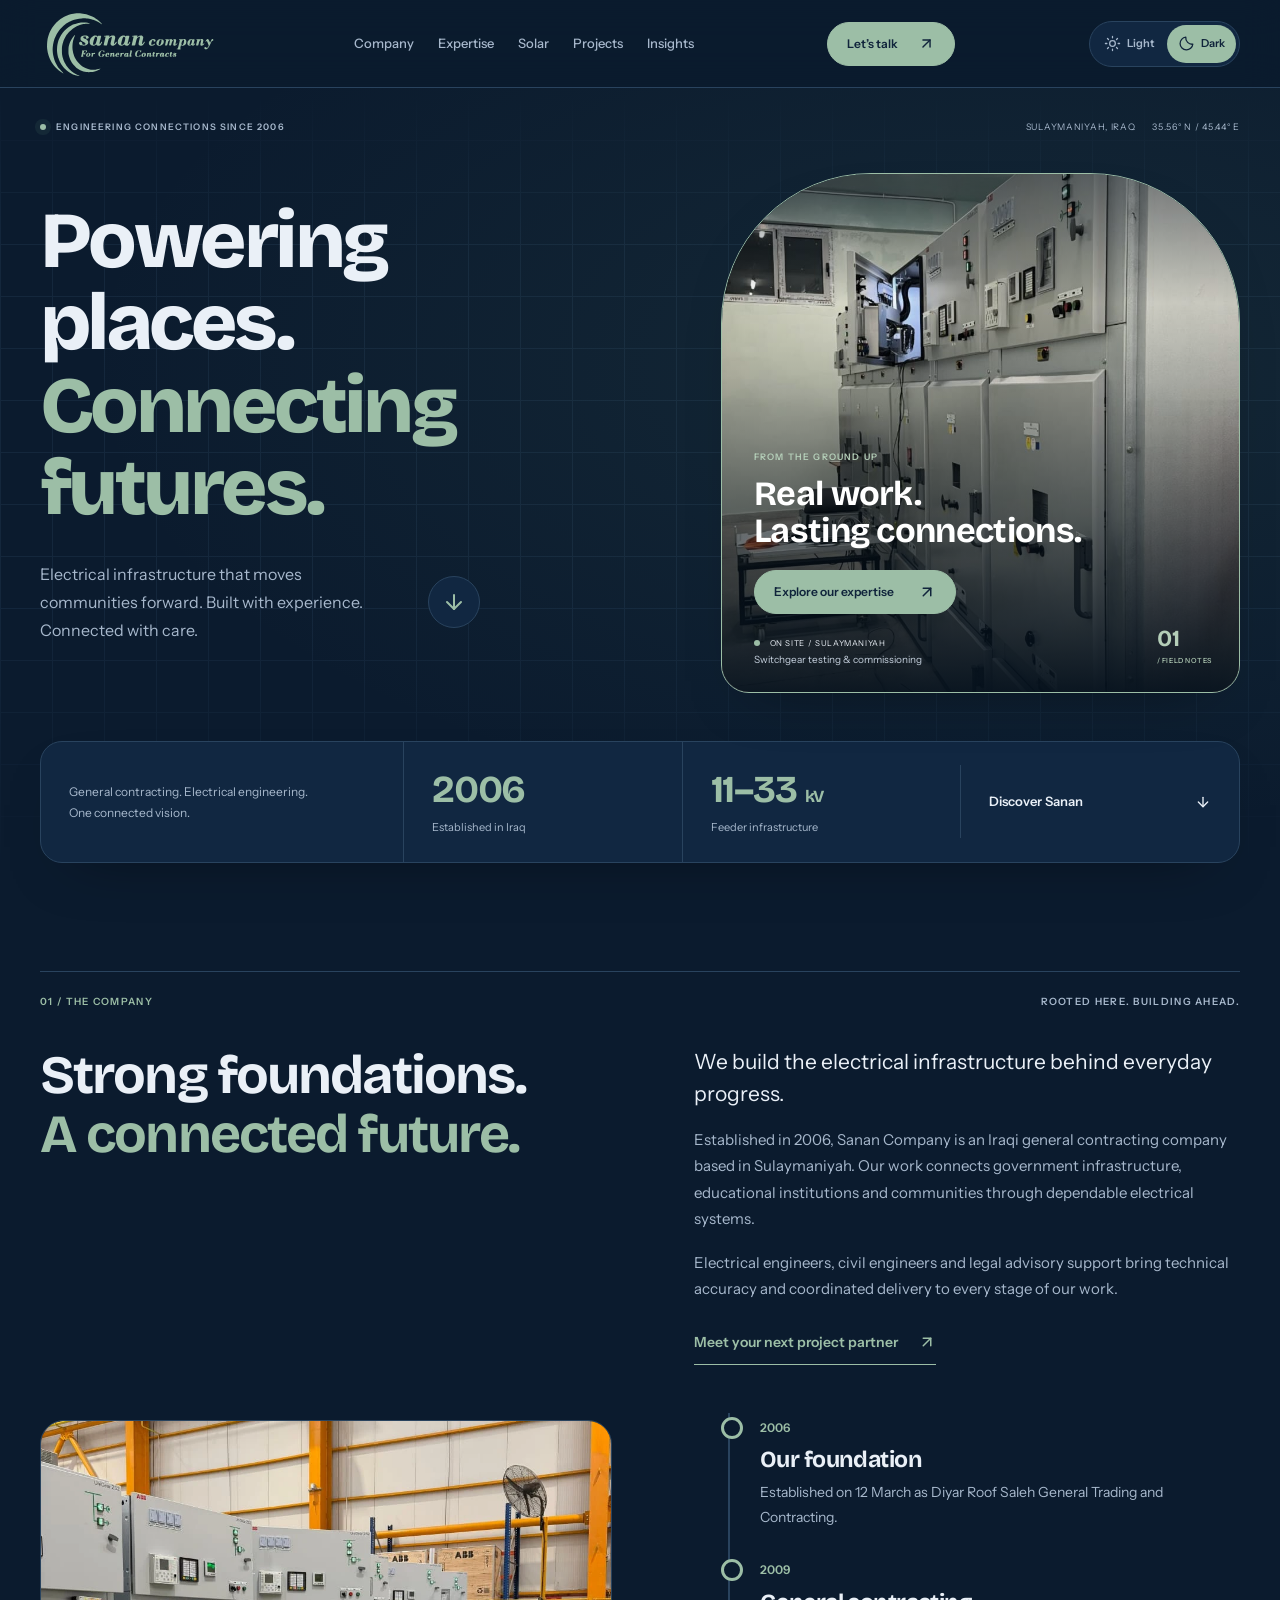
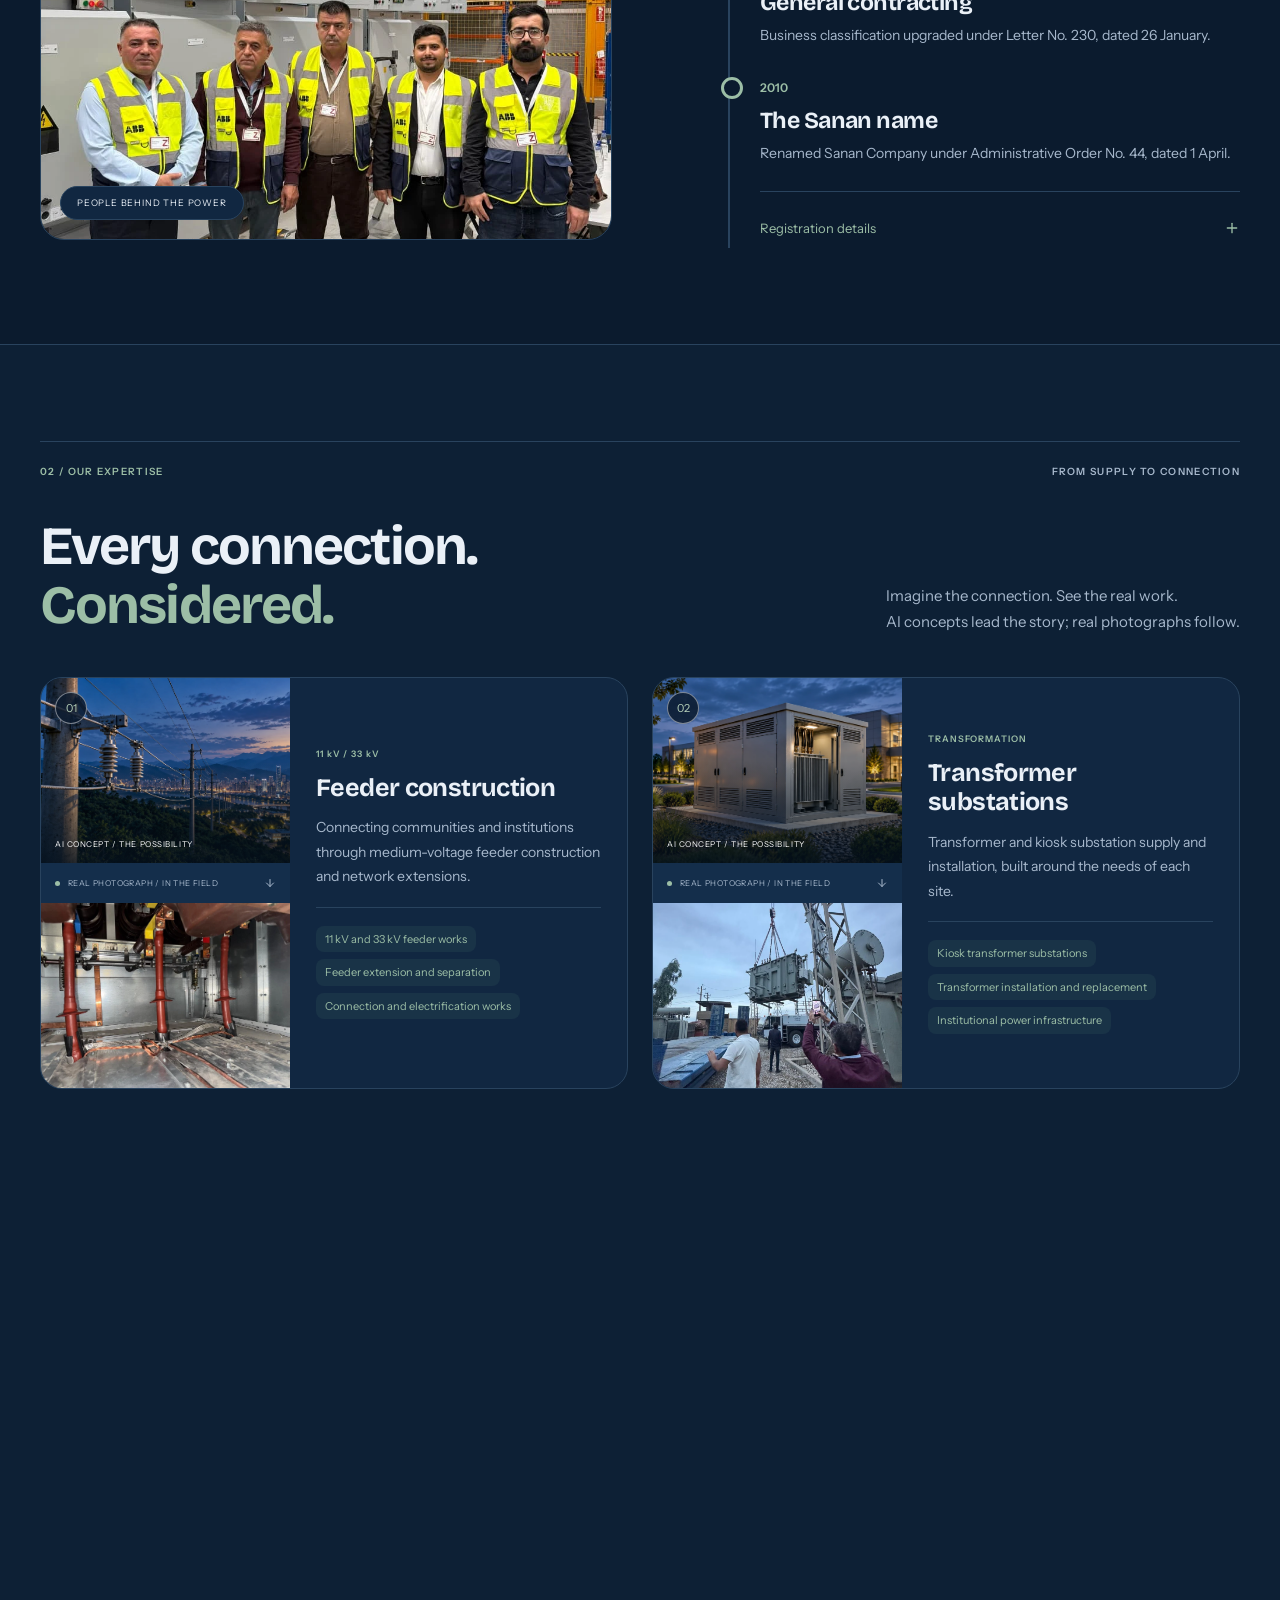
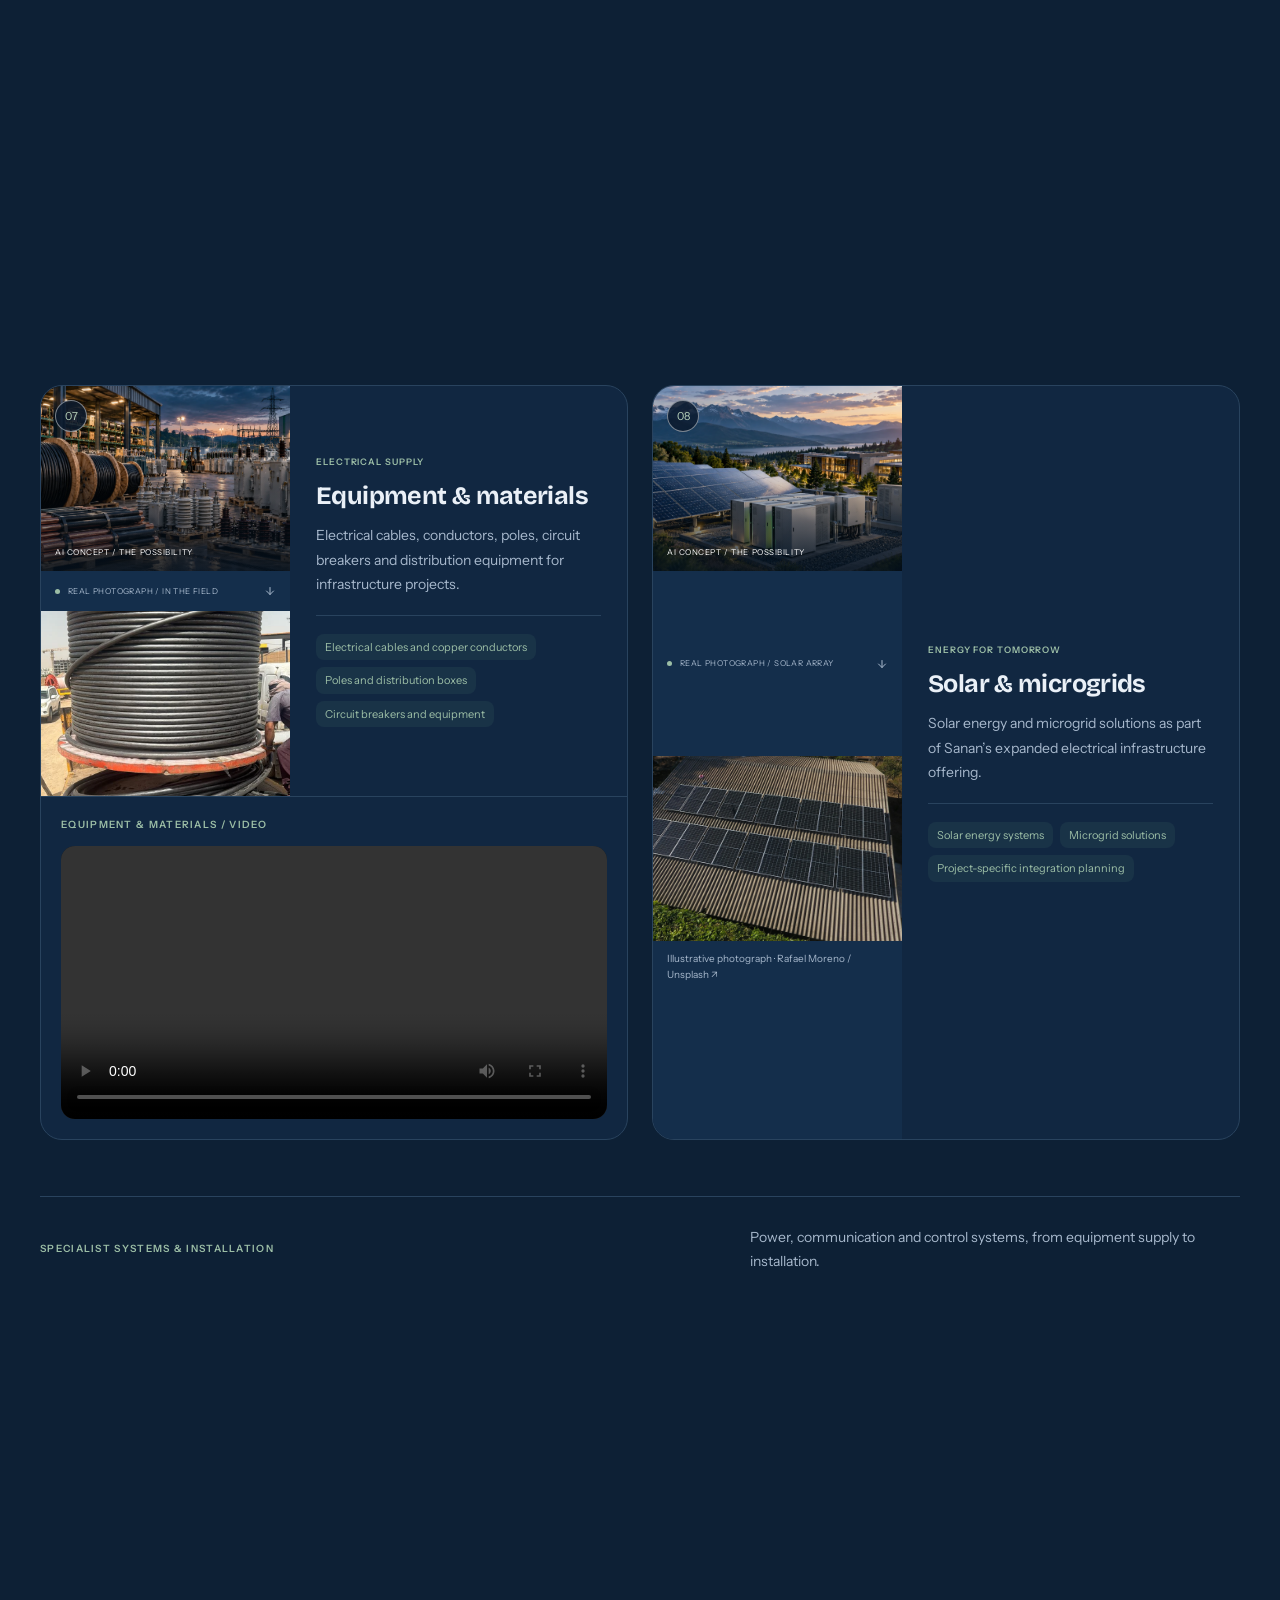
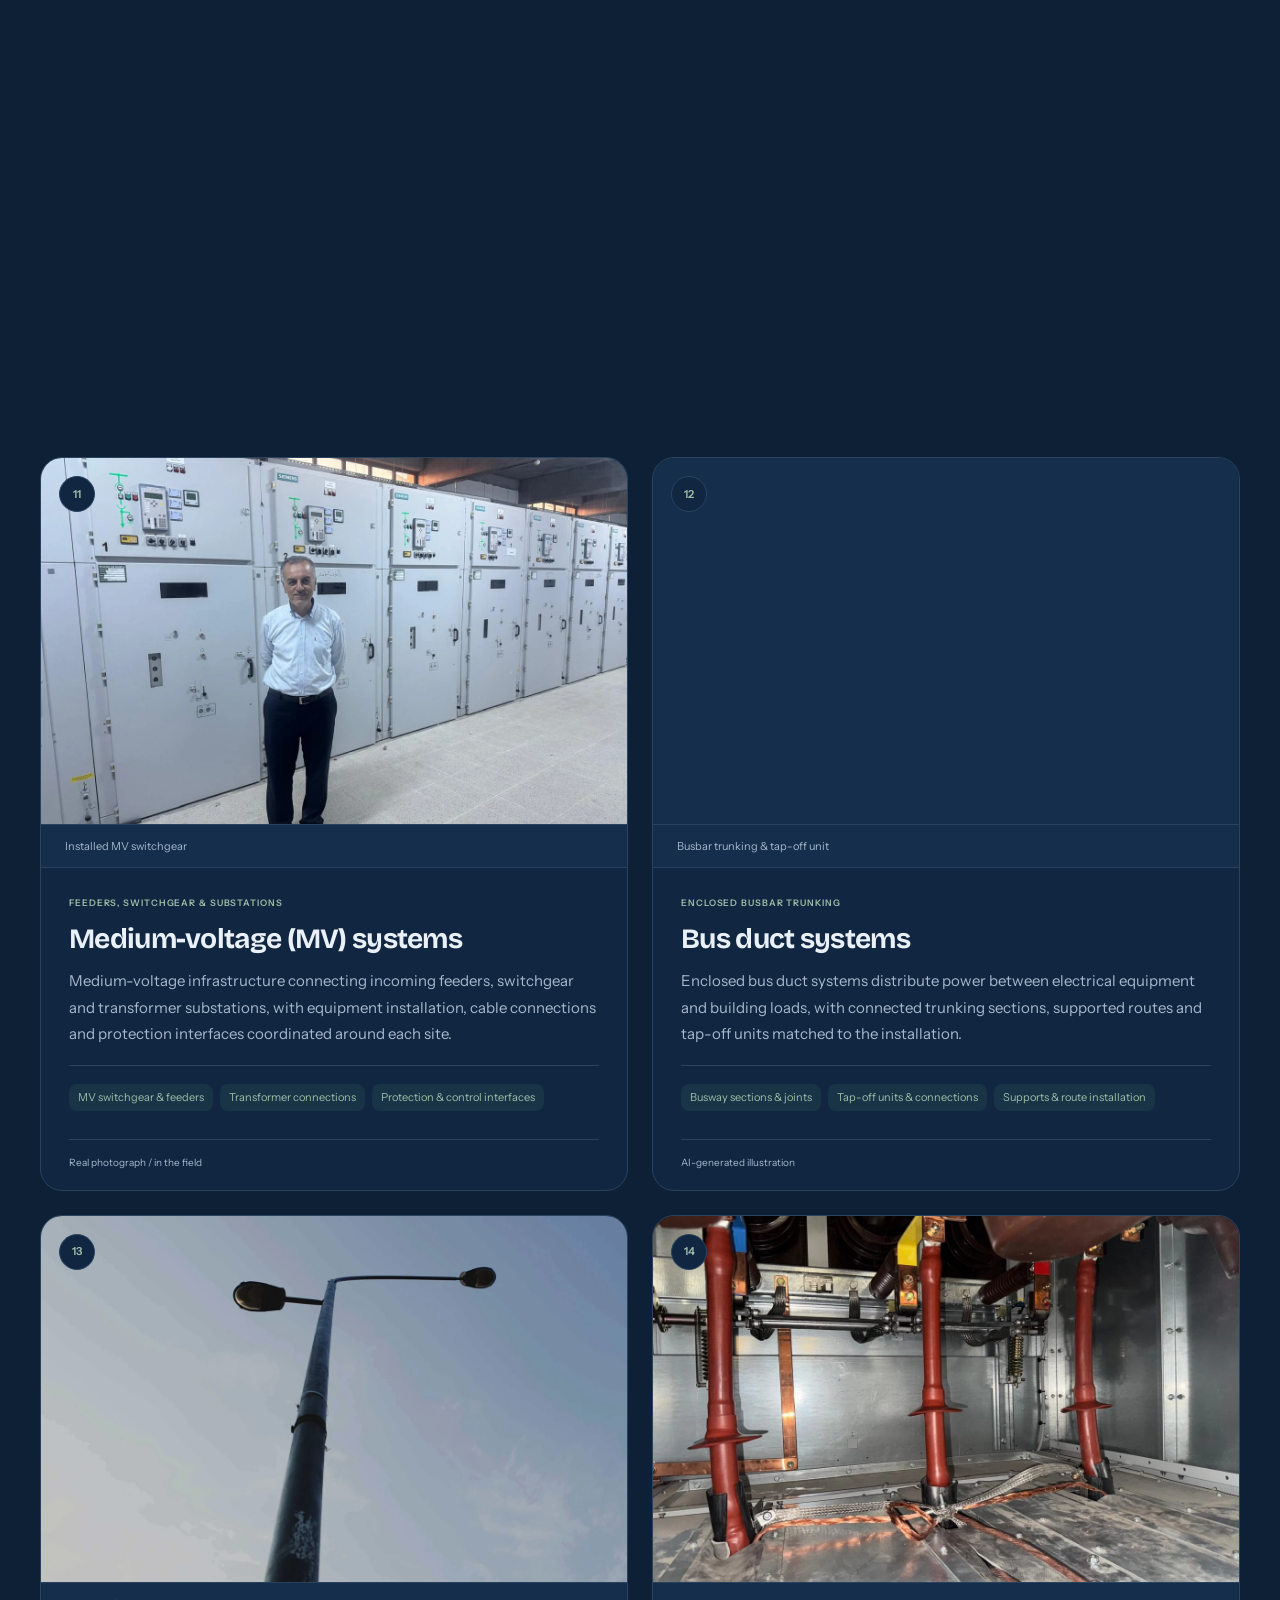
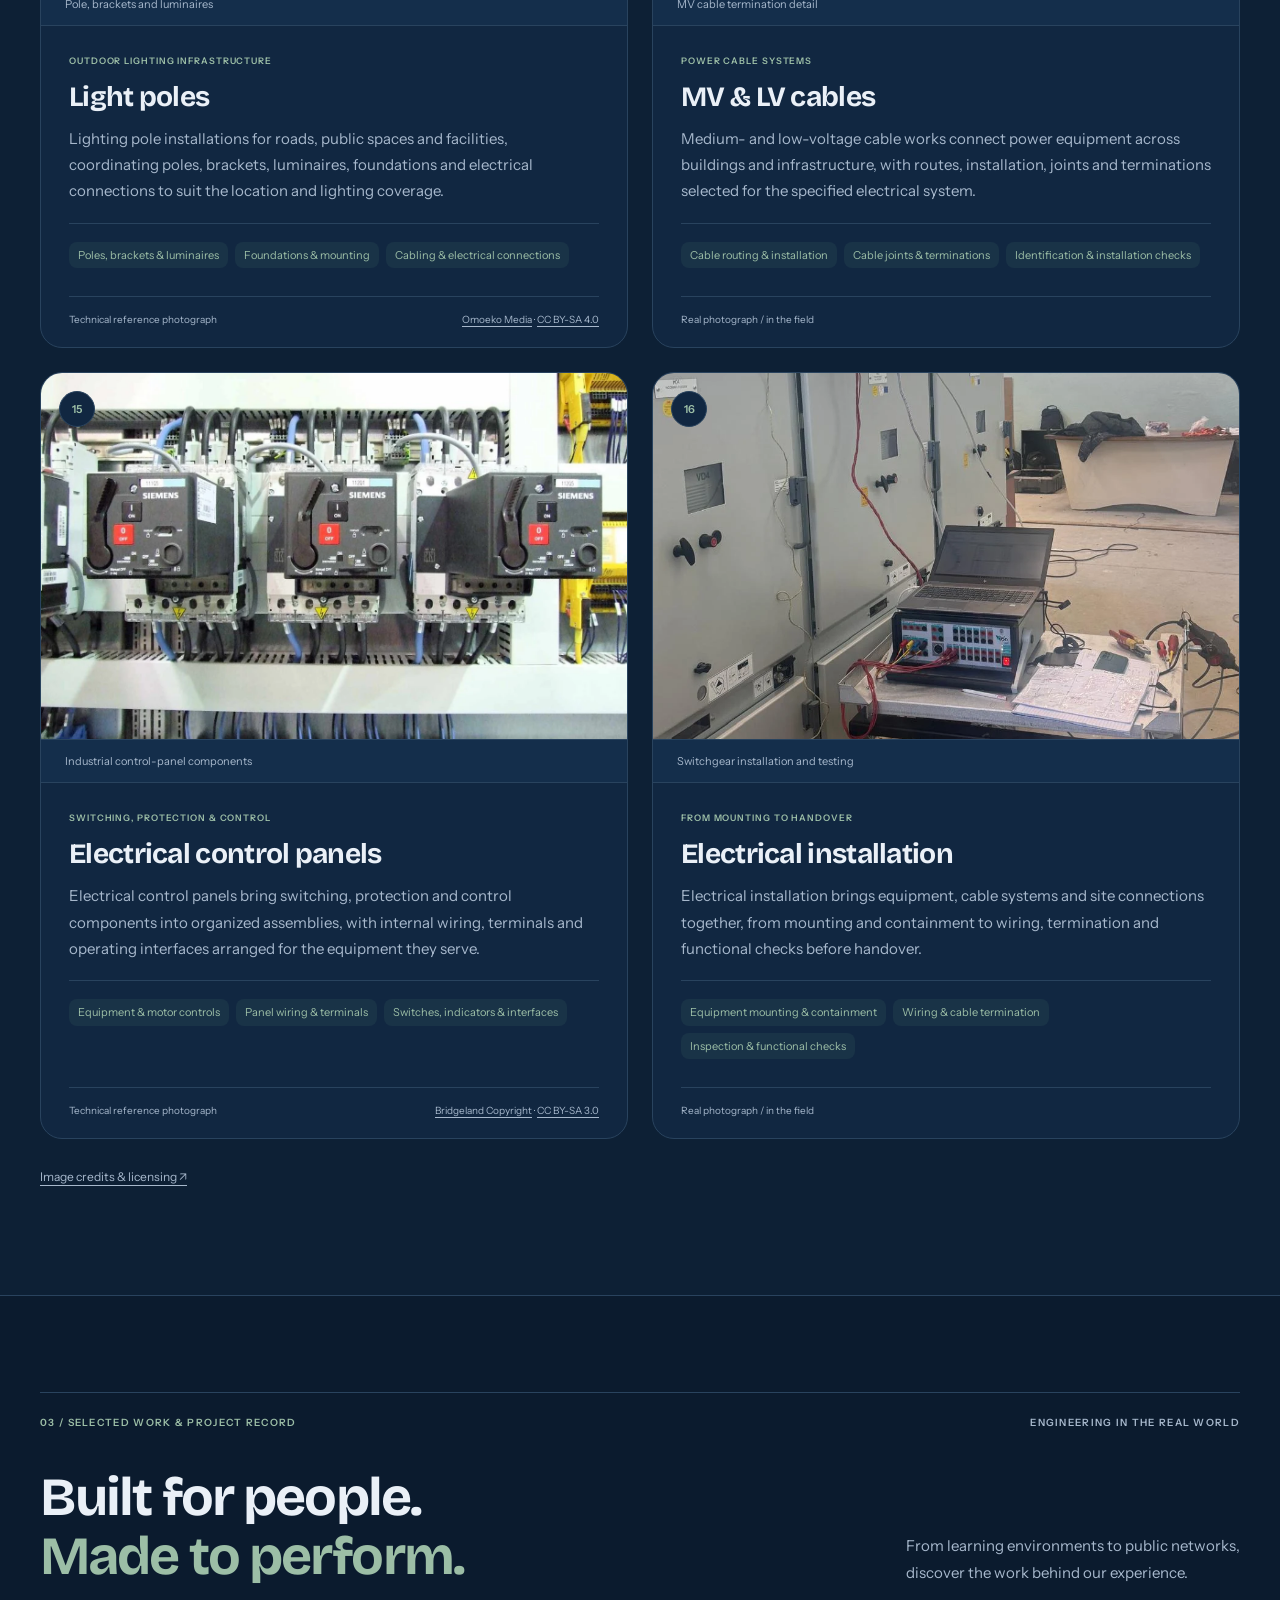
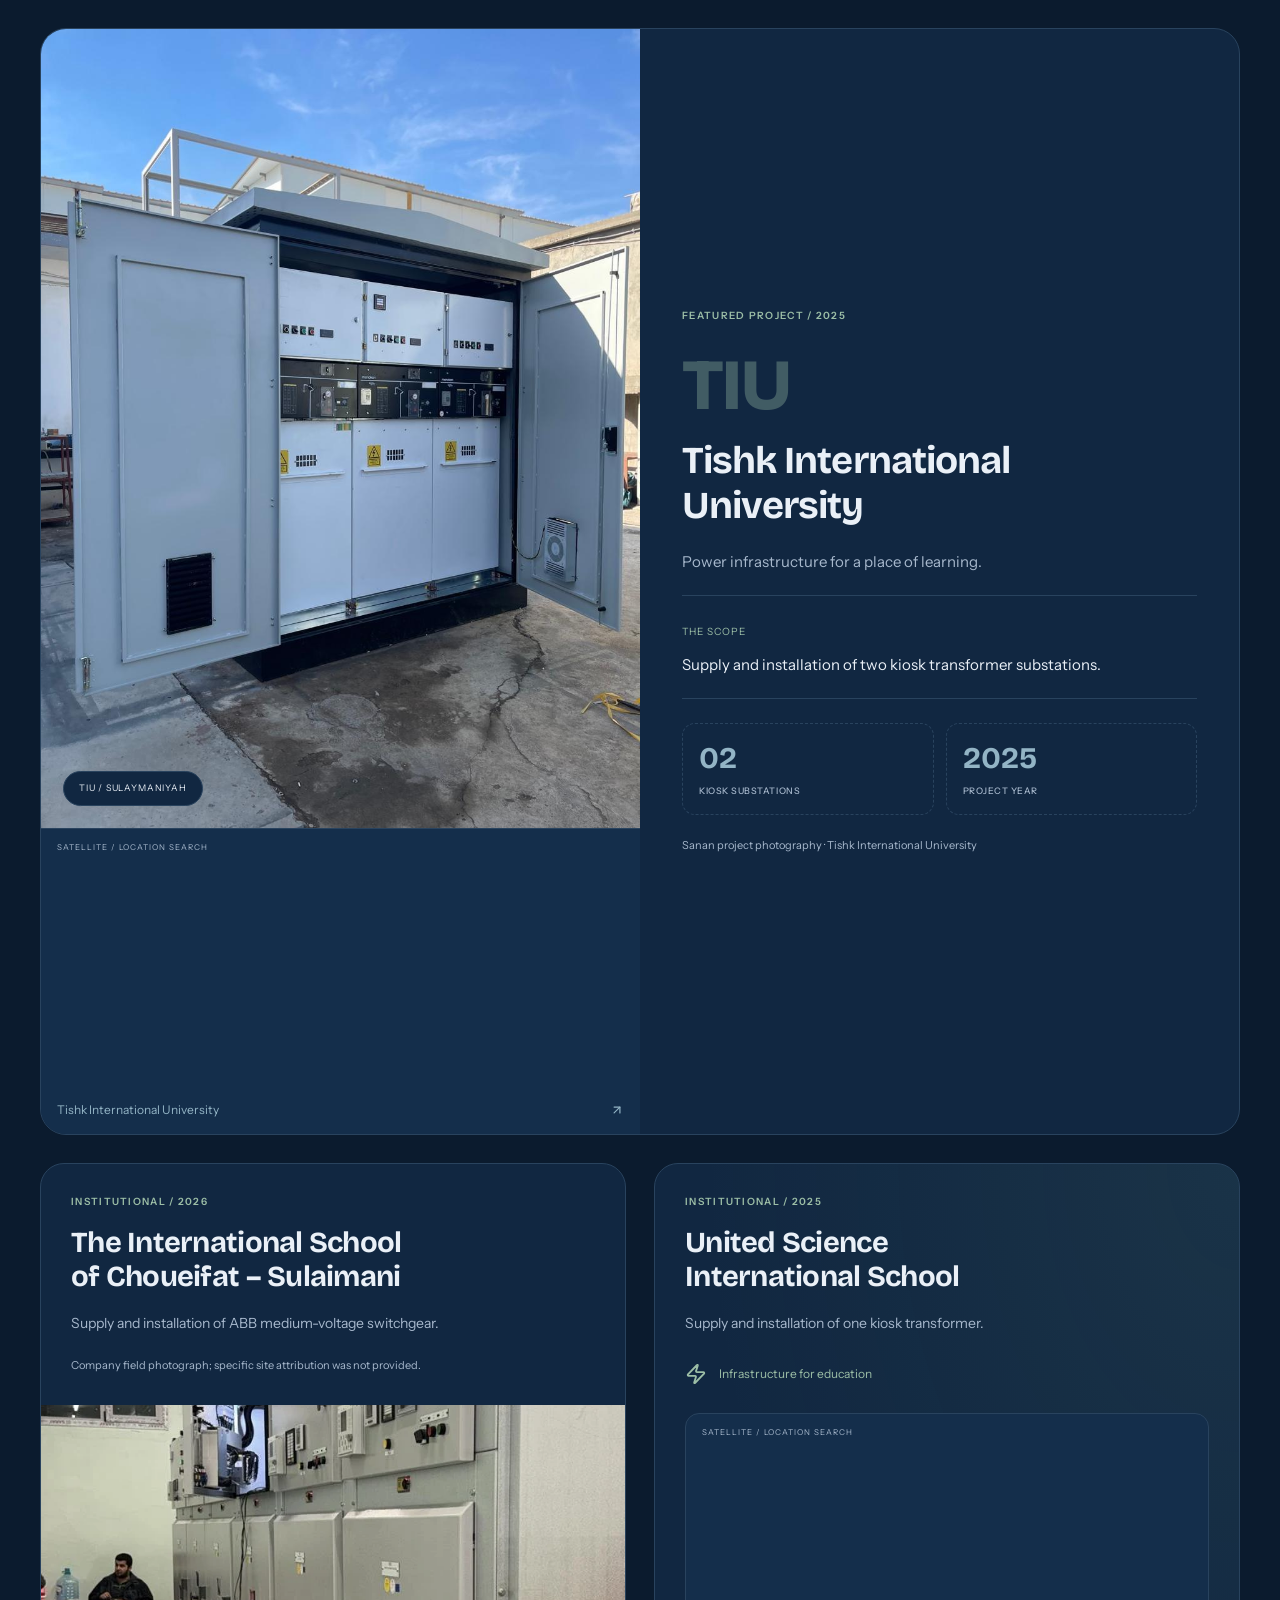
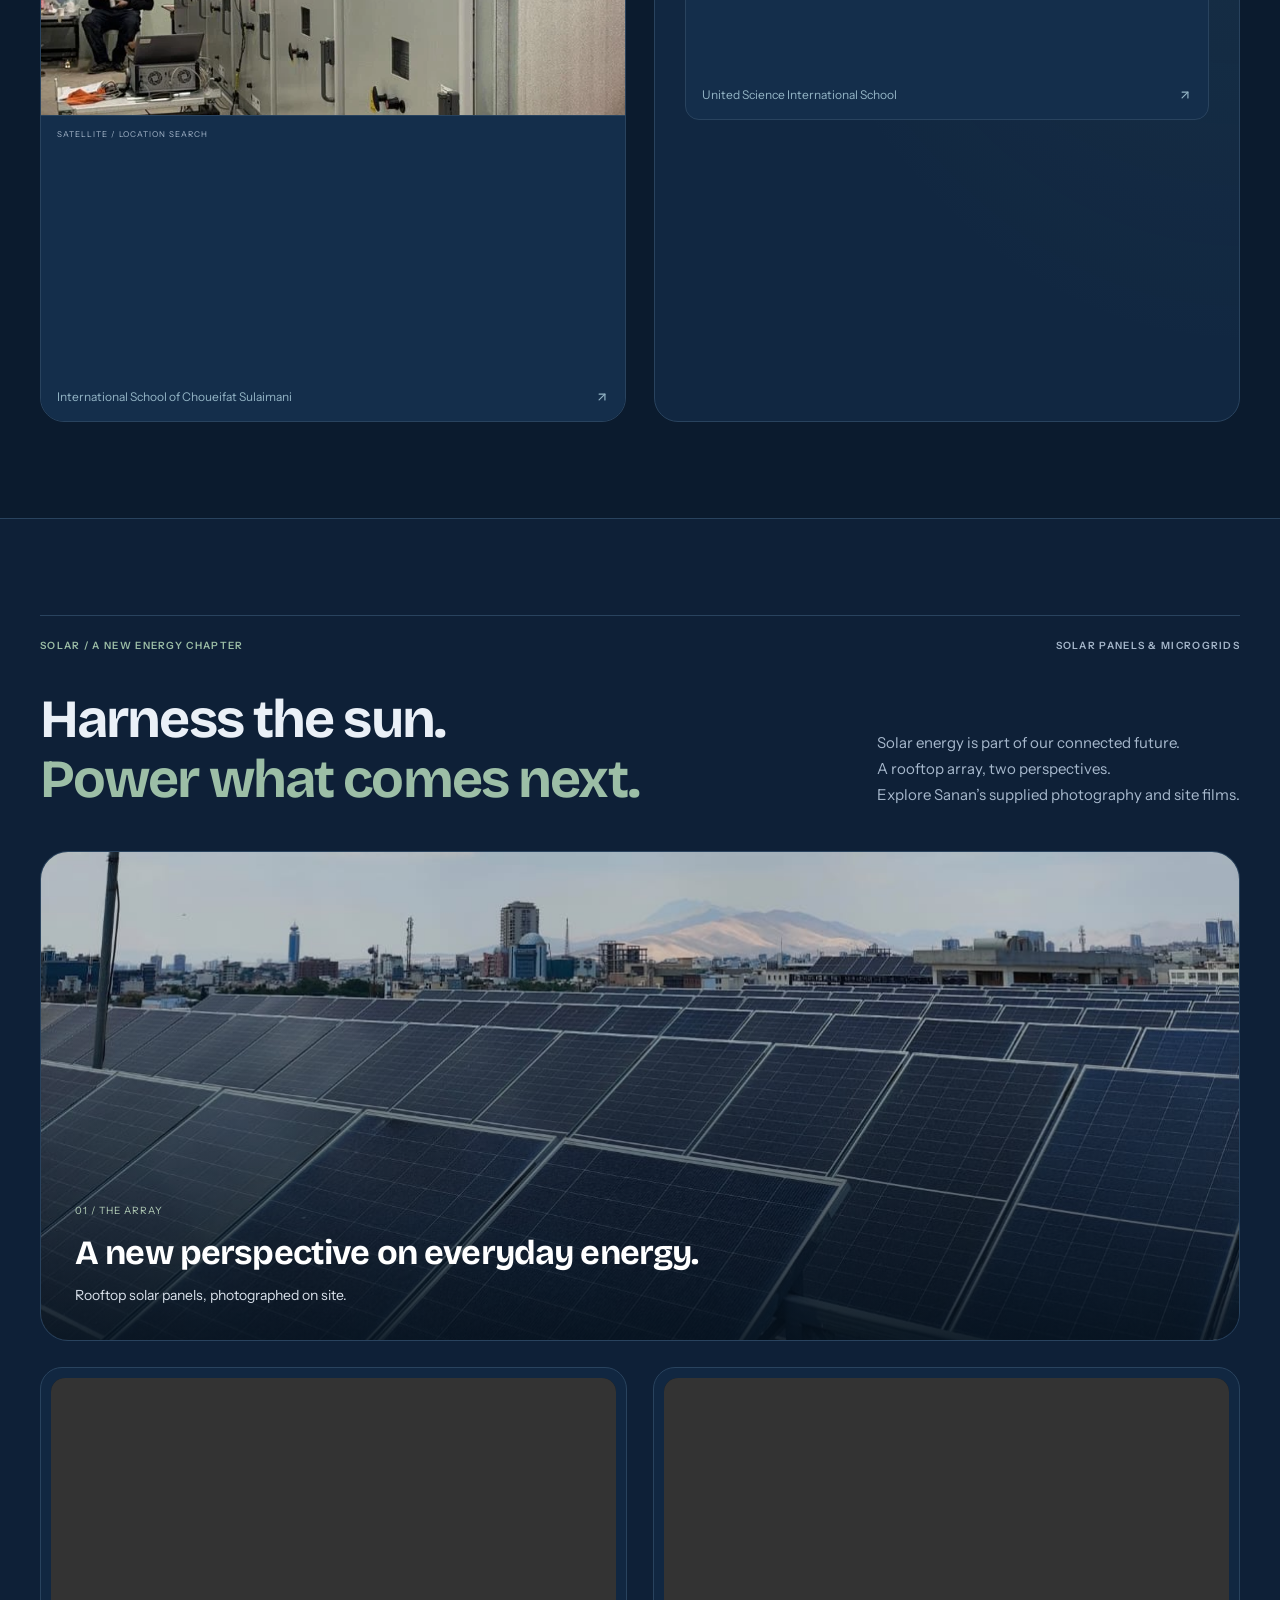
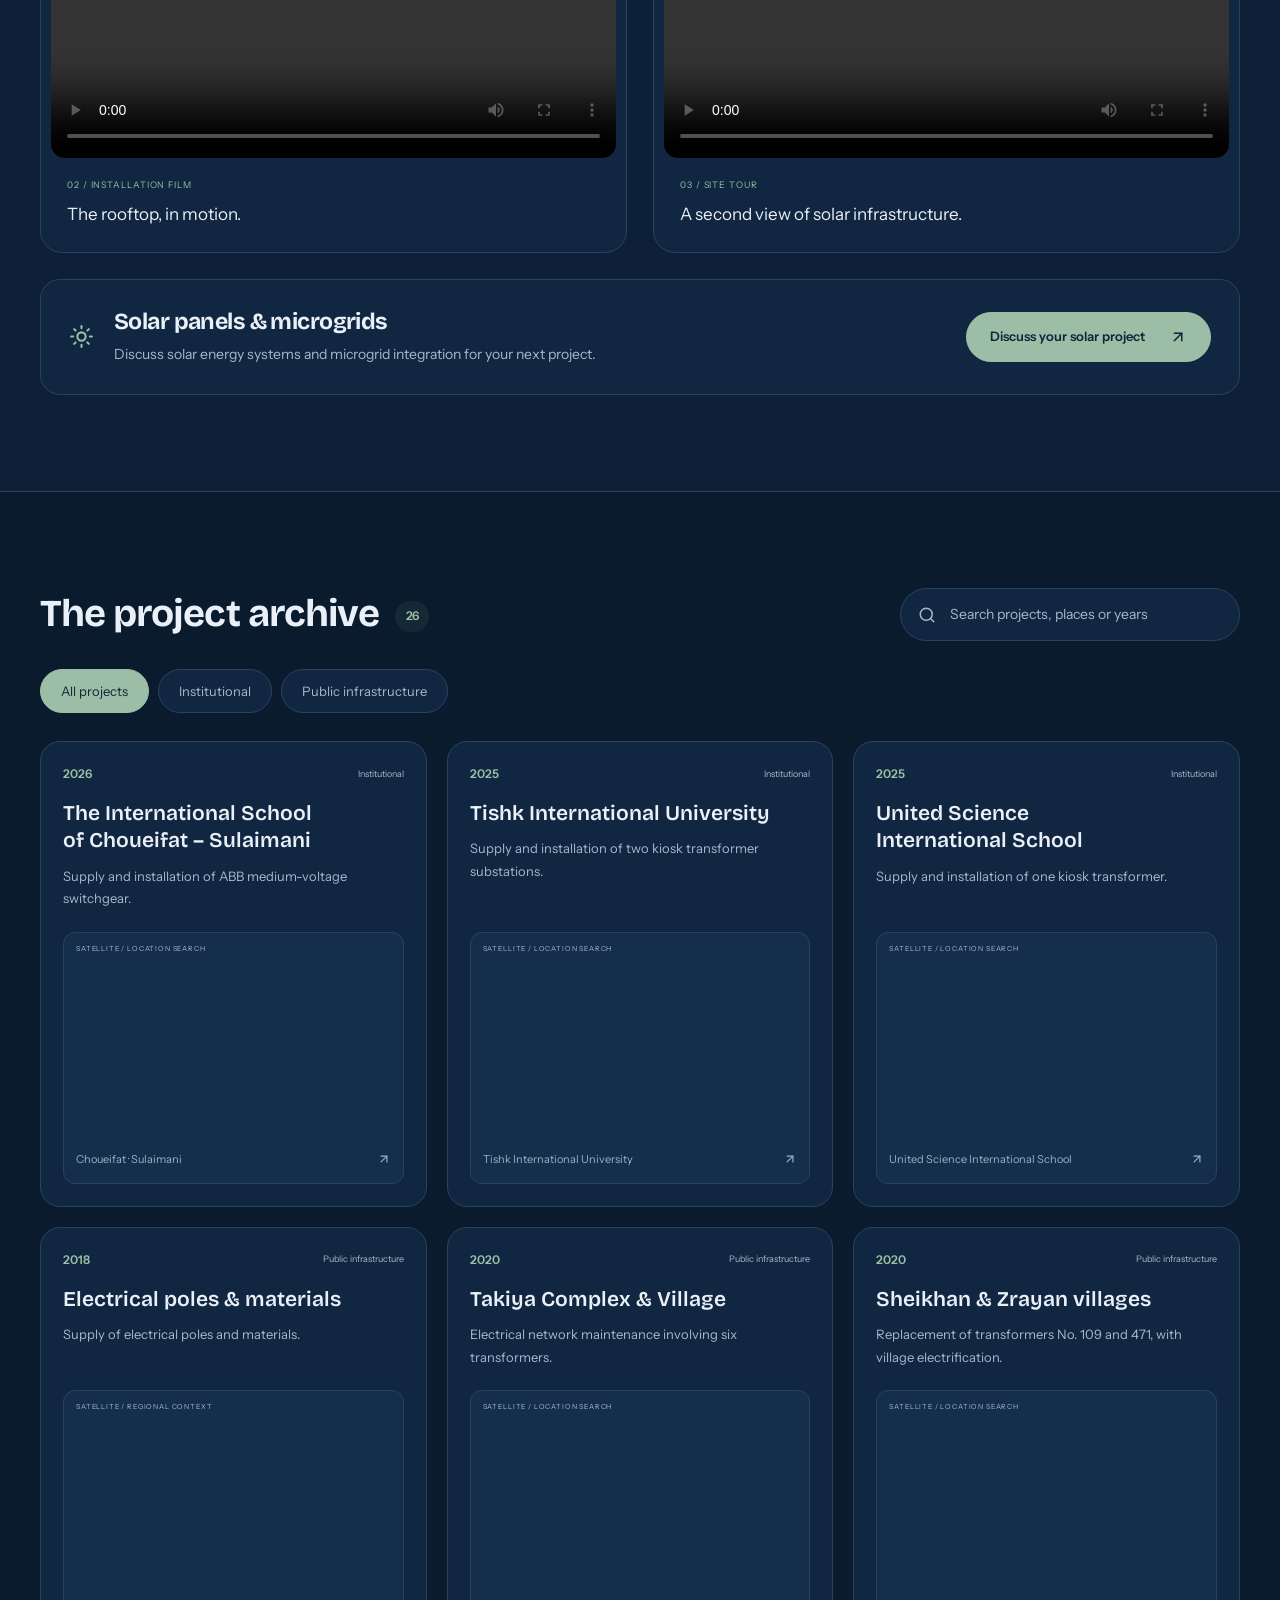
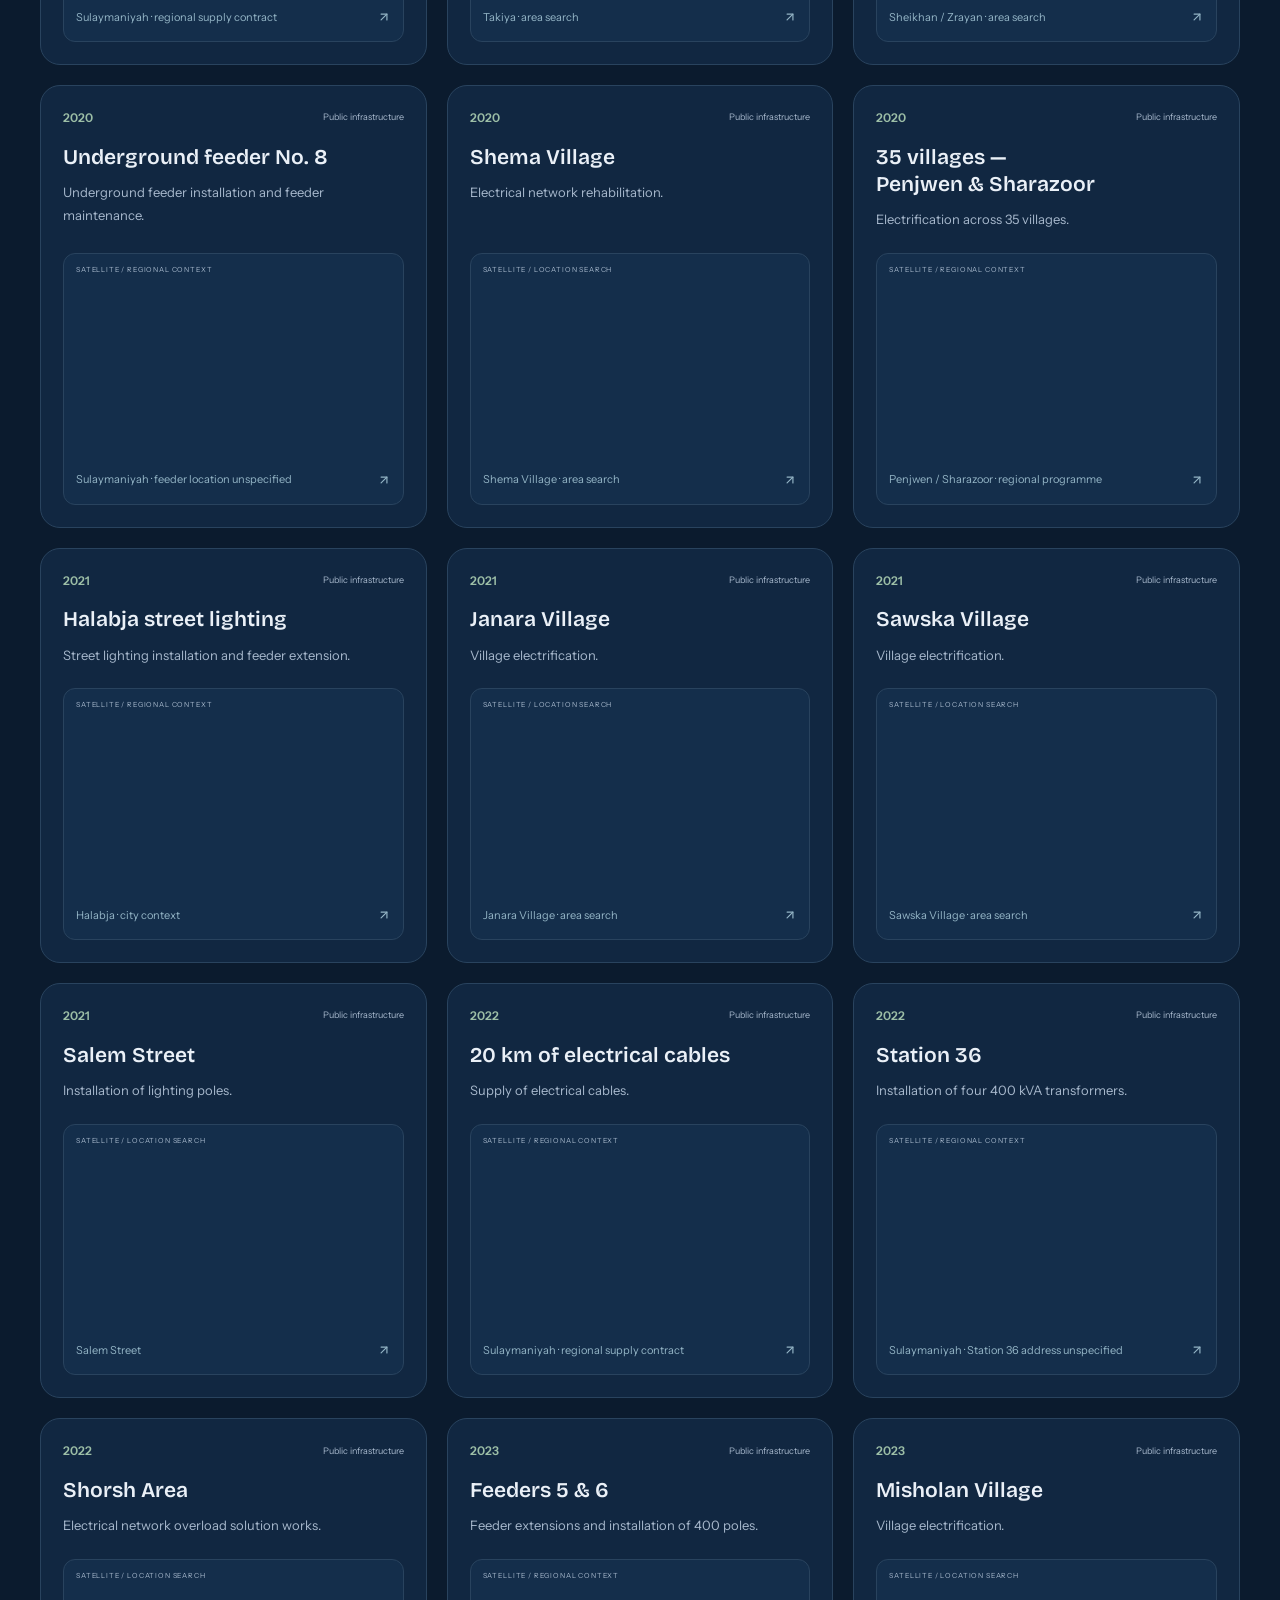
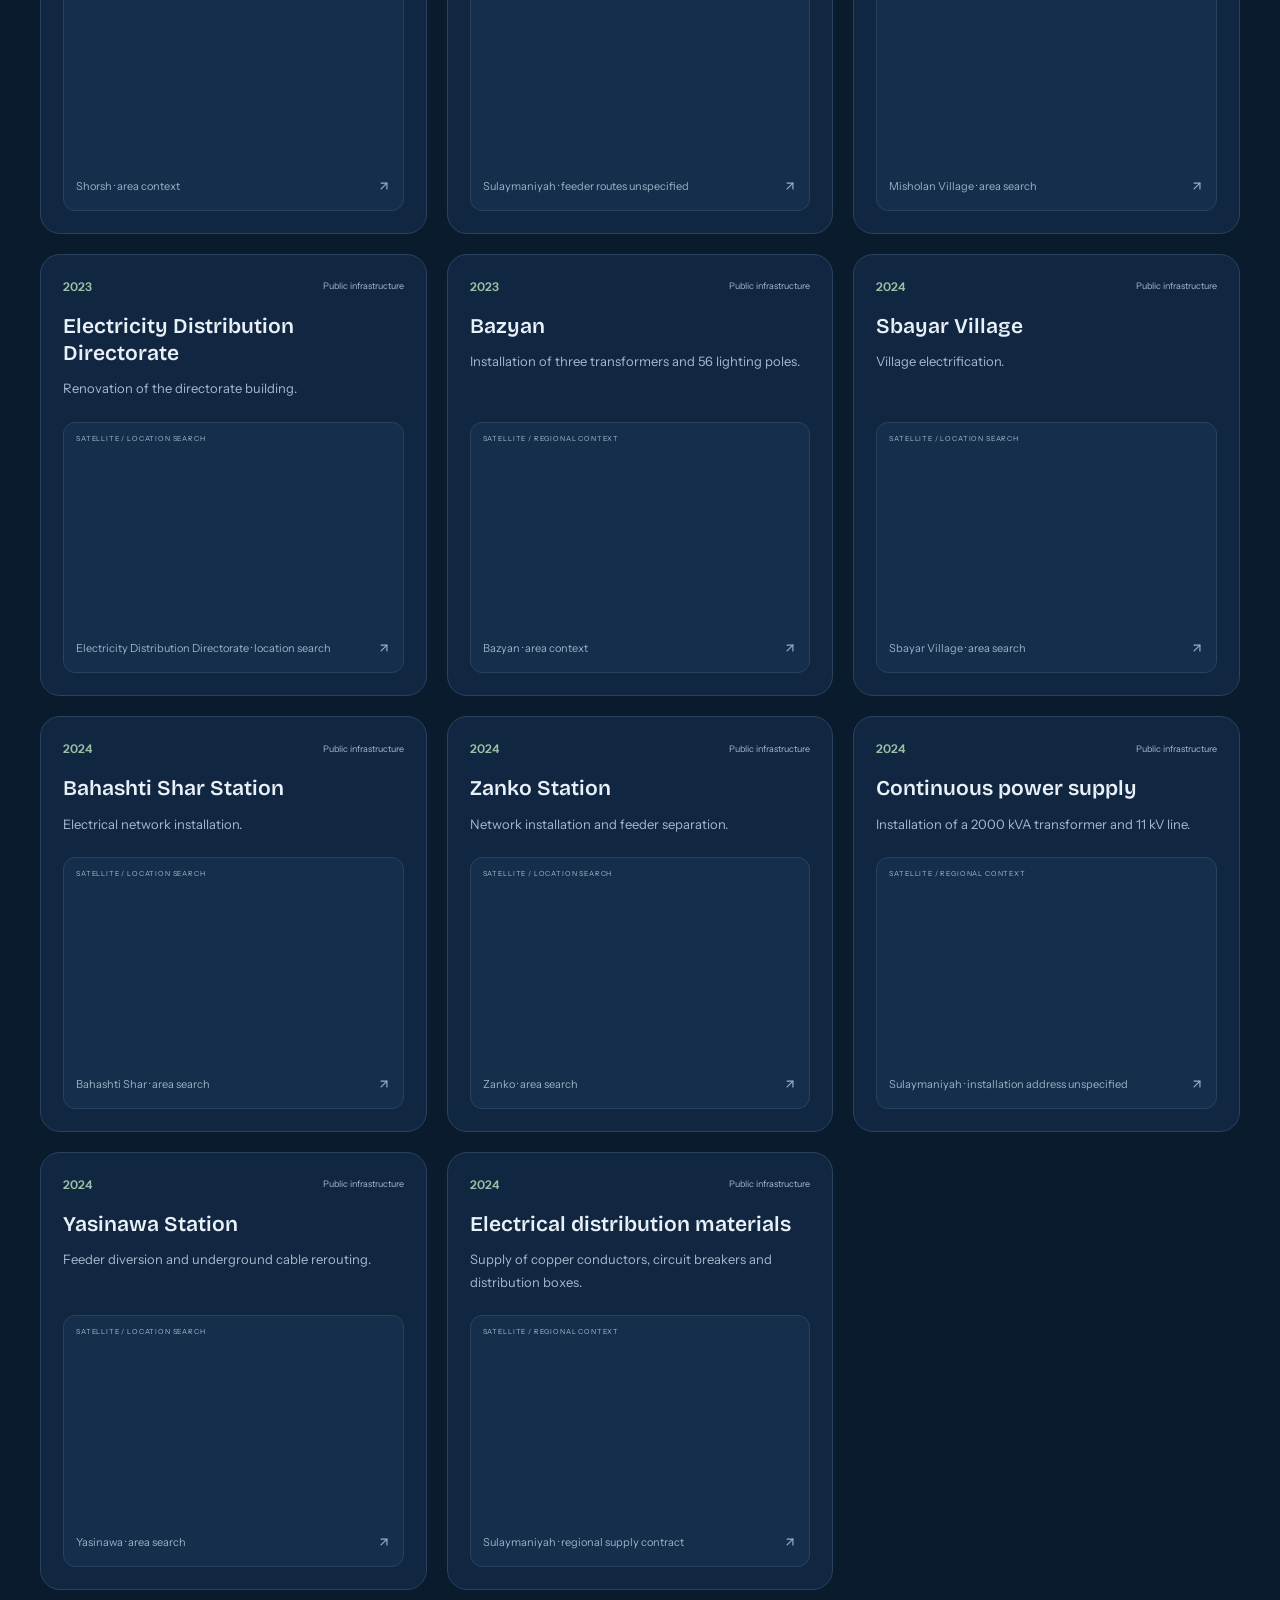
==== index.html @ 589e9fc6 "Correct busduct illustration using supplied compact busbar reference" ====
<!doctype html><html lang="en" data-theme="dark"><head><meta charset="UTF-8"/><meta name="viewport" content="width=device-width, initial-scale=1.0"/><meta name="theme-color" content="#0b1b2e"/><meta name="description" content="Sanan Company â€” electrical infrastructure and general contracting in Sulaymaniyah, Iraq. Feeder networks, substations, switchgear, street lighting, solar and microgrids."/><title>Sanan Company â€” Powering places. Connecting futures.</title>
  <script src="./theme.js?v=6"></script>
  <script type="module" crossorigin src="./index--Sv_ok5p.js?v=13"></script>
  <script src="./navigation.js?v=1" defer></script>
  <link rel="stylesheet" href="./portfolio-style.css?v=4">
  <script src="./portfolio-motion.js?v=1" defer></script>
</head><body><div id="root"></div></body></html>
---- portfolio-style.css ----
/* Sanan / engineering portfolio. Presentation only; original React content retained. */
@import url('./portfolio-fonts.css');

:root {
  --bg:#f3f5f2; --surface:#fff; --surface-2:#e8eee8; --ink:#0f2740;
  --muted:#55677b; --line:#d3ddd6; --accent:#2e684e; --accent-hover:#23513d;
  --blue:#315c77; --glow:rgba(46,104,78,.10); --on-accent:#fff;
  --header:rgba(243,245,242,.93); --shadow:0 24px 60px -40px rgba(15,39,64,.3);
  --gutter:max(24px,calc((100vw - 1200px)/2));
  --paper:var(--bg); --lime:var(--accent); color-scheme:light;
  font-family:'Instrument Sans',Arial,sans-serif; font-synthesis:none;
  background:var(--bg); color:var(--ink);
}
html[data-theme='dark'] {
  --bg:#0b1b2e; --surface:#112741; --surface-2:#142e4b; --ink:#eaf0f7;
  --muted:#a7b8cc; --line:#29435e; --accent:#9cbea6; --accent-hover:#b4ceb8;
  --blue:#93b4c5; --glow:rgba(104,157,126,.10); --on-accent:#10243b;
  --header:rgba(11,27,46,.93); --shadow:0 24px 60px -36px rgba(0,0,0,.5);
  color-scheme:dark;
}
* { box-sizing:border-box; }
html { scroll-behavior:smooth; scroll-padding-top:var(--section-scroll-offset,108px); }
body { margin:0; background:var(--bg); color:var(--ink); font-size:16px; line-height:1.65; }
button,input { font:inherit; }
button,a,input,summary { -webkit-tap-highlight-color:transparent; }
button { cursor:pointer; color:inherit; border:0; }
a { color:inherit; text-decoration:none; }
img { display:block; width:100%; }
svg { flex-shrink:0; }
figure,p,h1,h2,h3,h4 { margin:0; }
h1,h2,h3,h4 { font-family:'Bricolage Grotesque',Arial,sans-serif; text-wrap:balance; }
h1 { font-size:clamp(48px,6.2vw,82px); font-weight:800; line-height:1.04; letter-spacing:-.045em; }
h2 { font-size:clamp(34px,4.2vw,54px); font-weight:700; line-height:1.1; letter-spacing:-.035em; }
h3 { font-size:27px; font-weight:700; line-height:1.18; letter-spacing:-.025em; }
h4 { font-size:21px; font-weight:600; line-height:1.3; }
h1 span,h2 em { color:var(--accent); font-style:normal; }
p { line-height:1.75; }
::selection { background:var(--accent); color:var(--on-accent); }
:focus-visible { outline:3px solid var(--blue); outline-offset:5px; }
.skip { position:fixed; top:-100px; left:16px; padding:12px 22px; background:var(--accent); color:var(--on-accent); border-radius:12px; z-index:100; }
.skip:focus { top:12px; }
.section { padding:96px var(--gutter); }
.section-label { display:flex; justify-content:space-between; align-items:center; gap:24px; margin-bottom:36px; padding-top:22px; border-top:1px solid var(--line); font-size:10px; font-weight:600; letter-spacing:.13em; line-height:1.65; }
.section-label > span:first-child { color:var(--accent); }
.section-label > span:last-child { color:var(--muted); }
.section-heading { display:flex; align-items:flex-end; justify-content:space-between; gap:42px; margin-bottom:42px; }
.section-heading > p { max-width:365px; color:var(--muted); font-size:15px; }
.eyebrow,.card-meta { display:flex; align-items:center; gap:10px; color:var(--accent); font-size:10px; font-weight:600; letter-spacing:.13em; line-height:1.65; }
.eyebrow i,.live-dot,.reality-line { display:inline-block; width:6px; height:6px; border-radius:50%; background:var(--accent); box-shadow:0 0 0 5px var(--glow); flex-shrink:0; }
.button,.header-cta { display:inline-flex; align-items:center; justify-content:space-between; gap:24px; min-height:48px; padding:13px 23px; border:1px solid var(--accent); border-radius:999px; background:var(--accent); color:var(--on-accent); font-size:13px; font-weight:600; transition:background .2s,transform .2s,box-shadow .2s; }
.button:hover,.header-cta:hover { background:var(--accent-hover); transform:translateY(-2px); box-shadow:0 8px 24px -12px var(--accent); }
.text-link { display:inline-flex; gap:20px; align-items:center; min-height:44px; color:var(--accent); border-bottom:1px solid var(--accent); font-size:14px; font-weight:600; padding:8px 0; }
.text-link:hover { color:var(--accent-hover); }
.source-note { max-width:950px; margin-top:26px; font-size:12px; line-height:1.75; color:var(--muted); }

/* Calm, persistent navigation with explicit appearance controls. */
header { position:sticky; top:0; z-index:30; display:flex; align-items:center; justify-content:space-between; gap:24px; min-height:88px; padding:8px var(--gutter); background:var(--header); border-bottom:1px solid var(--line); backdrop-filter:blur(18px); -webkit-backdrop-filter:blur(18px); }
.brand { display:flex; align-items:center; flex-shrink:0; }
.brand .official-logo { width:180px; height:66px; object-fit:contain; }
header nav { display:flex; gap:24px; align-items:center; }
header nav a { position:relative; color:var(--muted); min-height:44px; padding:12px 0; font-size:13px; font-weight:500; }
header nav a::after { content:''; position:absolute; left:0; bottom:5px; width:0; height:2px; border-radius:2px; background:var(--accent); transition:width .2s; }
header nav a:hover,header nav a[aria-current='location'] { color:var(--ink); }
header nav a:hover::after,header nav a[aria-current='location']::after { width:100%; }
header nav a[aria-current='location'] { font-weight:700; }
.header-cta { min-height:44px; font-size:12px; gap:20px; padding:11px 19px; white-space:nowrap; }
.menu-toggle { display:none; background:var(--surface); border:1px solid var(--line); border-radius:50%; width:44px; height:44px; padding:10px; }
.theme-control { display:flex; align-items:center; flex-shrink:0; }
.theme-control-heading { display:none; }
.theme-choices { display:flex; padding:3px; gap:2px; border:1px solid var(--line); border-radius:999px; background:var(--surface); }
.theme-choice { display:flex; align-items:center; justify-content:center; gap:6px; padding:8px 11px; min-height:38px; border-radius:999px; background:transparent; color:var(--muted); font-size:11px; font-weight:600; }
.theme-choice:hover { color:var(--ink); }
.theme-choice[aria-pressed='true'] { background:var(--accent); color:var(--on-accent); }

/* The portfolio's engineering grid and sculpted photo treatment. */
.hero { position:relative; isolation:isolate; display:grid; grid-template-columns:1.15fr 1fr; gap:0 7%; padding:32px var(--gutter) 12px; }
.hero::before { content:''; position:absolute; inset:0; z-index:-2; background-image:linear-gradient(var(--line) 1px,transparent 1px),linear-gradient(90deg,var(--line) 1px,transparent 1px); background-size:52px 52px; opacity:.3; mask-image:linear-gradient(transparent,#000 20%,#000 65%,transparent); }
.hero::after { content:''; position:absolute; inset:0; z-index:-1; background:radial-gradient(ellipse at 80% 35%,var(--glow),transparent 65%); pointer-events:none; }
.hero-top { grid-column:1/-1; display:flex; justify-content:space-between; gap:24px; align-items:center; margin-bottom:38px; }
.hero-top .eyebrow { color:var(--muted); font-size:9px; }
.hero-place { color:var(--muted); font-size:9px; letter-spacing:.08em; text-align:right; }
.hero-place span { display:inline-block; margin-left:14px; }
.hero-heading { align-self:center; padding:20px 0 42px; }
.hero h1 span { display:block; }
.hero-intro { margin-top:30px; display:flex; align-items:center; justify-content:space-between; gap:24px; max-width:440px; }
.hero-intro p { color:var(--muted); font-size:16px; max-width:335px; }
.circle-link { display:grid; place-items:center; flex-shrink:0; width:52px; height:52px; border-radius:50%; color:var(--accent); background:var(--surface); border:1px solid var(--line); transition:transform .2s,border-color .2s; }
.circle-link:hover { transform:translateY(3px); border-color:var(--accent); }
.hero-photo { position:relative; align-self:center; height:520px; border-radius:150px 150px 28px 28px; border:1px solid var(--accent); background:#112741; box-shadow:var(--shadow); overflow:hidden; color:#fff; }
.hero-photo > img { width:100%; height:100%; object-fit:cover; object-position:50% 45%; }
.hero-photo .image-shade { position:absolute; inset:0; background:linear-gradient(180deg,rgba(5,17,29,.45),transparent 25%,rgba(5,17,29,.15) 40%,rgba(5,17,29,.96)); }
.photo-copy { position:absolute; bottom:78px; left:32px; right:28px; }
.photo-copy .eyebrow { color:#b4ceb8; font-size:9px; }
.photo-copy h2 { font-size:34px; margin:12px 0 20px; line-height:1.08; letter-spacing:-.02em; }
.photo-copy .button { background:#9cbea6; color:#10243b; border-color:#9cbea6; font-size:12px; min-height:44px; padding:11px 19px; }
.photo-caption { position:absolute; bottom:24px; left:32px; right:90px; font-size:8px; letter-spacing:.08em; line-height:1.7; color:#eaf0f7; }
.photo-caption .live-dot { background:#9cbea6; box-shadow:none; margin-right:7px; }
.photo-caption small { display:block; font-size:10px; color:#c7d2df; letter-spacing:0; }
.photo-index { position:absolute; bottom:27px; right:27px; font:700 23px 'Bricolage Grotesque',sans-serif; color:#b4ceb8; }
.photo-index span { display:block; margin-top:4px; font:500 7px 'Instrument Sans',sans-serif; letter-spacing:.08em; }
.hero-bottom { grid-column:1/-1; display:grid; grid-template-columns:1.3fr 1fr 1fr 1fr; align-items:center; background:var(--surface); border:1px solid var(--line); border-radius:22px; margin-top:48px; box-shadow:var(--shadow); }
.hero-bottom > * { padding:26px 28px; min-width:0; }
.hero-bottom > div,.hero-bottom > a { border-left:1px solid var(--line); }
.hero-bottom p { font-size:12px; color:var(--muted); }
.hero-bottom strong { display:block; font:700 38px/1.15 'Bricolage Grotesque',sans-serif; color:var(--accent); letter-spacing:-.035em; }
.hero-bottom strong small { font-size:17px; }
.hero-bottom div span { display:block; color:var(--muted); font-size:11px; margin-top:6px; }
.hero-bottom > a { display:flex; align-items:center; justify-content:space-between; gap:12px; font-size:13px; font-weight:600; color:var(--ink); }
.hero-bottom > a:hover { color:var(--accent); }

/* Company history and people. */
.about-grid { display:grid; grid-template-columns:1fr 1fr; gap:9%; margin-bottom:48px; }
.about-grid p { color:var(--muted); margin-bottom:18px; font-size:15px; }
.about-grid .lead { color:var(--ink); font-size:21px; line-height:1.5; }
.about-feature { display:grid; grid-template-columns:1.1fr 1fr; gap:9%; align-items:center; }
.team-photo { height:420px; position:relative; }
.team-photo img { height:100%; object-fit:cover; object-position:center 45%; border:1px solid var(--line); border-radius:24px; }
.team-photo > span { position:absolute; bottom:20px; left:20px; padding:9px 16px; font-size:9px; letter-spacing:.09em; border:1px solid var(--line); border-radius:999px; background:var(--surface); color:var(--ink); }
.timeline { border-left:2px solid var(--line); padding-left:30px; margin-left:8px; }
.timeline > div { position:relative; padding:0 0 26px; }
.timeline > div::before { content:''; position:absolute; left:-39px; top:4px; width:16px; height:16px; background:var(--bg); border:3px solid var(--accent); border-radius:50%; }
.timeline > div > span { color:var(--accent); font-size:12px; font-weight:600; }
.timeline h3 { font-size:23px; margin:7px 0; }
.timeline p { color:var(--muted); font-size:14px; }
.timeline details { border-top:1px solid var(--line); padding-top:16px; }
.timeline summary { cursor:pointer; display:flex; justify-content:space-between; align-items:center; gap:20px; font-size:13px; min-height:40px; color:var(--accent); }
.timeline details p { margin-top:14px; }
summary::-webkit-details-marker { display:none; }

/* Service cards keep the concept and the original field evidence together. */
.expertise { background:color-mix(in srgb,var(--surface) 38%,var(--bg)); border-block:1px solid var(--line); }
.capability-grid { display:grid; grid-template-columns:repeat(2,minmax(0,1fr)); gap:24px; }
.capability { position:relative; display:grid; grid-template-columns:minmax(0,.85fr) minmax(0,1.15fr); grid-template-rows:185px auto 185px auto; border:1px solid var(--line); border-radius:22px; background:var(--surface); overflow:hidden; min-width:0; transition:border-color .25s,transform .25s,box-shadow .25s; }
.capability:hover { border-color:var(--accent); box-shadow:var(--shadow); transform:translateY(-4px); }
.capability-concept { position:relative; grid-column:1; grid-row:1; height:185px; overflow:hidden; background:var(--surface-2); }
.capability-concept > img,.capability-photo > img { width:100%; height:100%; object-fit:cover; transition:transform .5s; }
.capability:hover .capability-concept > img { transform:scale(1.035); }
.capability-concept::after { content:''; position:absolute; inset:45% 0 0; background:linear-gradient(transparent,rgba(5,17,29,.85)); pointer-events:none; }
.concept-label { position:absolute; bottom:12px; left:14px; right:10px; z-index:1; color:#fff; font-size:8px; letter-spacing:.07em; line-height:1.6; }
.capability-number { position:absolute; z-index:1; top:14px; left:14px; width:32px; height:32px; display:grid; place-items:center; border:1px solid rgba(255,255,255,.45); border-radius:50%; background:rgba(11,27,46,.85); color:#b4ceb8; font-size:11px; }
.capability-content { grid-column:2; grid-row:1/5; align-self:center; padding:26px; min-width:0; }
.capability-content .eyebrow { font-size:9px; letter-spacing:.1em; }
.capability-content h3 { font-size:25px; margin:12px 0; }
.capability-content > p { color:var(--muted); font-size:14px; }
.capability-content ul { padding:18px 0 0; margin:18px 0 0; list-style:none; display:flex; flex-wrap:wrap; gap:7px; border-top:1px solid var(--line); }
.capability-content li { padding:5px 9px; border-radius:8px; background:var(--glow); color:var(--accent); font-size:11px; line-height:1.5; }
.reality-label { grid-column:1; grid-row:2; display:flex; align-items:center; gap:8px; padding:13px 14px; background:var(--surface-2); color:var(--muted); font-size:8px; letter-spacing:.05em; line-height:1.55; }
.reality-label svg { margin-left:auto; width:12px; }
.reality-line { width:5px; height:5px; box-shadow:none; }
.capability-photo { grid-column:1; grid-row:3; height:185px; overflow:hidden; background:#081523; }
.capability-5 .capability-photo > img { object-fit:contain; }
.capability-source { grid-column:1; grid-row:4; background:var(--surface-2); }
.capability-source:empty { min-height:0; }
.photo-credit { display:block; padding:10px 14px; color:var(--muted); font-size:10px; line-height:1.6; }
.photo-credit:hover { color:var(--accent); }
.capability-video { grid-column:1/-1; padding:20px; border-top:1px solid var(--line); }
.capability-video .eyebrow { margin-bottom:12px; }
.capability-video video { width:100%; display:block; max-height:380px; object-fit:contain; background:#081523; border-radius:14px; }

/* Featured projects: generous media, copper labels and dashed metric tiles. */
.project-editorial { display:grid; grid-template-columns:1fr 1fr; gap:28px; }
.tiu-feature { grid-column:1/-1; display:grid; grid-template-columns:1fr 1fr; border:1px solid var(--line); border-radius:26px; overflow:hidden; background:var(--surface); }
.project-location-pair { min-width:0; display:grid; grid-template-rows:1fr auto; }
.project-photo { position:relative; min-height:360px; }
.project-photo img { height:100%; object-fit:cover; object-position:center 55%; }
.project-photo-label { position:absolute; left:22px; bottom:22px; border:1px solid var(--line); border-radius:999px; padding:9px 15px; color:var(--ink); background:var(--surface); font-size:9px; letter-spacing:.09em; }
.project-story { padding:42px; display:flex; flex-direction:column; justify-content:center; }
.project-story .project-letter { font:800 72px/1 'Bricolage Grotesque',sans-serif; letter-spacing:-.04em; color:var(--accent); opacity:.35; margin:25px 0 18px; }
.project-story h3 { font-size:38px; }
.project-story > p { color:var(--muted); margin:20px 0; font-size:15px; }
.project-scope { padding:20px 0; border-block:1px solid var(--line); }
.project-scope > span { color:var(--accent); font-size:10px; letter-spacing:.1em; }
.project-scope p { margin-top:9px; font-size:15px; }
.project-specs { display:grid; grid-template-columns:1fr 1fr; gap:12px; margin-top:24px; }
.project-specs > span { padding:16px; border:1px dashed var(--line); border-radius:13px; font:700 30px/1.2 'Bricolage Grotesque',sans-serif; color:var(--blue); }
.project-specs small { display:block; font:500 9px/1.6 'Instrument Sans',sans-serif; color:var(--muted); letter-spacing:.06em; margin-top:8px; }
.photo-note { display:block; margin-top:22px; color:var(--muted); font-size:11px; line-height:1.6; }
.school-feature,.school-text-feature { border:1px solid var(--line); border-radius:24px; overflow:hidden; background:var(--surface); }
.school-feature > div:first-child { padding:30px; }
.school-feature h3,.school-text-feature h3 { font-size:29px; margin-top:16px; }
.school-feature p,.school-text-feature p { color:var(--muted); margin-top:16px; font-size:14px; }
.school-location-pair > img { height:310px; width:100%; object-fit:cover; object-position:center 45%; }
.school-text-feature { display:flex; flex-direction:column; padding:30px; background:radial-gradient(ellipse at 100% 0,var(--glow),transparent 65%),var(--surface); }
.project-line { display:flex; gap:12px; align-items:center; color:var(--accent); margin-top:28px; font-size:12px; }
.project-satellite { background:var(--surface-2); border-top:1px solid var(--line); min-width:0; }
.project-satellite > span { display:block; padding:12px 16px; font-size:8px; color:var(--muted); letter-spacing:.12em; }
.project-satellite iframe { display:block; border:0; width:100%; height:220px; }
.project-satellite > a { display:flex; align-items:center; justify-content:space-between; gap:14px; padding:13px 16px; font-size:12px; color:var(--blue); min-height:48px; }
.project-satellite > a:hover { text-decoration:underline; }
.school-text-feature > .project-satellite { margin-top:28px; border:1px solid var(--line); border-radius:14px; overflow:hidden; }

/* Solar remains immediately above the archive. */
.solar-showcase { background:color-mix(in srgb,var(--surface) 45%,var(--bg)); border-block:1px solid var(--line); }
.solar-story-grid { display:grid; grid-template-columns:1fr; gap:26px; }
.solar-panorama { position:relative; height:490px; border:1px solid var(--line); border-radius:28px; overflow:hidden; background:#112741; }
.solar-panorama > img { height:100%; object-fit:cover; object-position:center 78%; }
.solar-panorama::after { content:''; position:absolute; inset:0; background:linear-gradient(transparent 25%,rgba(5,17,29,.88)); }
.solar-panorama figcaption { position:absolute; z-index:1; bottom:32px; left:34px; right:28px; color:#fff; }
.solar-panorama figcaption > span { color:#b4ceb8; font-size:10px; letter-spacing:.1em; }
.solar-panorama h3 { font-size:34px; margin-top:12px; }
.solar-panorama p { font-size:14px; color:#d9e1eb; margin-top:10px; }
.solar-films { display:grid; grid-template-columns:1fr 1fr; gap:26px; }
.solar-films figure { border:1px solid var(--line); border-radius:22px; padding:10px; background:var(--surface); overflow:hidden; }
.solar-films video { display:block; width:100%; height:380px; background:#081523; object-fit:contain; border-radius:14px; }
.solar-films figcaption { font-size:17px; padding:20px 16px 14px; }
.solar-films figcaption > span { display:block; color:var(--accent); font-size:9px; letter-spacing:.1em; margin-bottom:7px; }
.solar-bottom { display:flex; align-items:center; justify-content:space-between; gap:28px; border:1px solid var(--line); border-radius:20px; background:var(--surface); padding:28px; margin-top:26px; }
.solar-bottom > div { display:flex; align-items:center; gap:20px; }
.solar-bottom > div > svg { color:var(--accent); }
.solar-bottom h3 { font-size:23px; }
.solar-bottom p { font-size:14px; color:var(--muted); margin-top:7px; }

/* Searchable project archive. */
.archive { margin:0; }
.archive-top { display:flex; align-items:center; justify-content:space-between; gap:28px; }
.archive-top h3 { font-size:38px; }
.archive-top h3 span { display:inline-block; font:600 12px/1.4 'Instrument Sans',sans-serif; vertical-align:middle; padding:7px 11px; margin-left:8px; color:var(--accent); background:var(--glow); border-radius:999px; }
.search { display:flex; align-items:center; gap:12px; padding:13px 17px; border:1px solid var(--line); border-radius:999px; background:var(--surface); min-width:340px; color:var(--muted); }
.search:focus-within { border-color:var(--blue); outline:2px solid var(--blue); outline-offset:3px; }
.search input { width:100%; min-width:0; border:0; outline:none; background:transparent; color:var(--ink); font-size:14px; }
.search input::placeholder { color:var(--muted); opacity:1; }
.filters { display:flex; flex-wrap:wrap; gap:9px; margin:28px 0; }
.filters button { border:1px solid var(--line); background:var(--surface); color:var(--muted); border-radius:999px; min-height:44px; padding:10px 20px; font-size:13px; transition:background .2s,border-color .2s; }
.filters button:hover { border-color:var(--accent); }
.filters button.selected { color:var(--on-accent); background:var(--accent); border-color:var(--accent); }
.project-records { display:grid; grid-template-columns:repeat(3,minmax(0,1fr)); gap:20px; }
.record-card { display:flex; flex-direction:column; min-width:0; padding:22px; border:1px solid var(--line); border-radius:20px; background:var(--surface); transition:border-color .2s; }
.record-card:hover { border-color:var(--accent); }
.record-card > div:first-child { display:flex; align-items:center; justify-content:space-between; gap:12px; font-size:9px; color:var(--muted); }
.record-card > div:first-child > span:first-child { color:var(--accent); font-size:12px; font-weight:600; }
.record-card h4 { margin:16px 0 10px; }
.record-card > p { flex:1; font-size:13px; color:var(--muted); }
.record-card > .project-satellite { margin-top:22px; border:1px solid var(--line); border-radius:12px; overflow:hidden; }
.record-card .project-satellite iframe { height:170px; }
.record-card .project-satellite > span { font-size:7px; padding:10px 12px; }
.record-card .project-satellite > a { font-size:11px; padding:12px; }
.archive-bottom { display:flex; justify-content:space-between; gap:20px; margin-top:22px; color:var(--muted); font-size:12px; }
.empty { padding:30px; color:var(--muted); }

/* Field gallery and ongoing work. */
.public-work { background:var(--surface); border-block:1px solid var(--line); }
.public-grid { display:grid; grid-template-columns:1fr 1fr; gap:9%; align-items:center; }
.public-copy .pill { display:inline-block; padding:7px 14px; border:1px solid var(--line); border-radius:999px; font-size:9px; color:var(--accent); letter-spacing:.07em; margin-bottom:22px; }
.public-copy > p { color:var(--muted); font-size:15px; margin-top:22px; }
.public-copy .kurdish { color:var(--ink); font-size:20px; margin:24px 0 12px; }
.public-copy .small { font-size:12px; margin:0; }
.gallery-controls { display:flex; align-items:center; gap:22px; margin-top:30px; }
.gallery-controls button { display:grid; place-items:center; border:1px solid var(--line); background:var(--bg); border-radius:50%; width:46px; height:46px; transition:background .2s; }
.gallery-controls button:hover { background:var(--accent); color:var(--on-accent); }
.gallery-controls > span { font:700 25px 'Bricolage Grotesque',sans-serif; }
.gallery-controls > span > span { color:var(--muted); font-size:15px; }
.public-copy .gallery-title { font-size:12px; margin-top:12px; color:var(--accent); }
.public-image { position:relative; width:100%; max-width:430px; justify-self:center; padding:10px; background:var(--bg); border:1px solid var(--line); border-radius:24px; overflow:hidden; box-shadow:var(--shadow); }
.public-image img { width:100%; height:530px; object-fit:contain; border-radius:15px; }
.public-image > span { position:absolute; top:22px; right:22px; display:flex; align-items:center; gap:8px; border-radius:999px; padding:9px 13px; background:var(--surface); color:var(--ink); font-size:10px; border:1px solid var(--line); }
.thumbnail-strip { display:flex; gap:10px; overflow-x:auto; padding:8px 2px 14px; margin-top:32px; scrollbar-color:var(--accent) var(--surface-2); scrollbar-width:thin; }
.thumbnail-strip button { flex-shrink:0; padding:4px; background:var(--bg); border:2px solid transparent; border-radius:12px; }
.thumbnail-strip button.current { border-color:var(--accent); }
.thumbnail-strip img { width:63px; height:84px; object-fit:cover; border-radius:7px; }
.contract-feature { background:radial-gradient(ellipse at 95% 0,var(--glow),transparent 65%),var(--surface); border:1px solid var(--line); border-radius:26px; padding:38px; }
.contract-intro { max-width:790px; }
.contract-intro h3 { font-size:clamp(27px,3vw,39px); margin:18px 0; }
.contract-intro > p { color:var(--muted); }
.contract-value { padding:22px 0 0; margin:24px 0; border-top:1px dashed var(--line); }
.contract-value small { display:block; font-size:10px; letter-spacing:.11em; color:var(--muted); }
.contract-value strong { display:block; color:var(--blue); font:700 clamp(29px,4vw,49px)/1.2 'Bricolage Grotesque',sans-serif; letter-spacing:-.035em; font-variant-numeric:tabular-nums; margin-top:9px; }
.contract-destinations { display:grid; grid-template-columns:1fr 1fr; gap:14px; list-style:none; padding:22px 0 0; margin:24px 0 0; border-top:1px solid var(--line); }
.contract-destinations li { display:flex; align-items:flex-start; gap:12px; padding:14px 16px; background:var(--bg); border-radius:12px; font-size:14px; }
.contract-destinations svg { color:var(--accent); margin-top:3px; }
.contract-secondary { display:grid; grid-template-columns:1fr 1fr; gap:24px; margin-top:24px; }
.contract-secondary article { padding:30px; border:1px solid var(--line); border-radius:22px; background:var(--surface); border-left:4px solid var(--accent); }
.contract-secondary h3 { margin:18px 0; }
.contract-secondary p { color:var(--muted); }
.contract-secondary .contract-value strong { font-size:clamp(26px,3vw,36px); }
.tender-number { color:var(--accent); font-size:21px; }
.region-links { display:flex; gap:22px; margin-top:20px; }
.region-links a { display:inline-flex; align-items:center; gap:9px; color:var(--blue); font-size:13px; min-height:44px; }

/* Educational cards, commitments and an inviting contact panel. */
.insights { background:color-mix(in srgb,var(--surface) 38%,var(--bg)); border-block:1px solid var(--line); }
.insight-grid { display:grid; grid-template-columns:repeat(4,minmax(0,1fr)); gap:20px; }
.insight-card { text-align:left; padding:12px 12px 24px; border:1px solid var(--line); border-radius:20px; background:var(--surface); color:var(--ink); transition:transform .25s,border-color .25s; }
.insight-card:hover { transform:translateY(-4px); border-color:var(--accent); }
.insight-image { position:relative; height:220px; padding:10px; background:var(--bg); border-radius:12px; overflow:hidden; }
.insight-image img { height:100%; width:100%; object-fit:contain; transition:transform .4s; }
.insight-card:hover img { transform:scale(1.035); }
.insight-image > span { position:absolute; left:9px; top:9px; background:var(--surface); border:1px solid var(--line); color:var(--accent); padding:5px 9px; border-radius:999px; font-size:9px; }
.insight-card h3 { display:flex; align-items:center; justify-content:space-between; gap:10px; font-size:20px; margin:20px 10px 12px; }
.insight-card h3 svg { width:18px; color:var(--accent); }
.insight-card p { margin:0 10px; font-size:13px; color:var(--muted); }
.insight-card small { display:block; margin:20px 10px 0; font-size:9px; letter-spacing:.09em; color:var(--accent); }
.commitment { background:var(--surface); border-bottom:1px solid var(--line); }
.commitment h2 { max-width:900px; margin:24px 0 34px; }
.commitment > div { display:grid; grid-template-columns:repeat(4,1fr); gap:16px; }
.commitment > div > span { display:flex; align-items:center; gap:12px; padding:18px; border-radius:14px; border:1px solid var(--line); font-size:13px; }
.commitment svg { color:var(--accent); }
.contact-grid { display:grid; grid-template-columns:1.1fr 1fr; gap:8%; padding:48px; border:1px solid var(--line); border-radius:30px; background:radial-gradient(ellipse at 0 0,var(--glow),transparent 65%),var(--surface); align-items:center; box-shadow:var(--shadow); }
.contact h2 { font-size:clamp(38px,4.6vw,60px); }
.contact-mail { display:flex; align-items:center; gap:18px; width:fit-content; max-width:100%; padding-bottom:10px; margin-top:28px; border-bottom:1px solid var(--line); font-size:clamp(15px,1.7vw,22px); }
.contact-mail:hover { color:var(--accent); }
.copy { padding:10px 0; min-height:44px; background:transparent; color:var(--muted); font-size:12px; }
.copy:hover { color:var(--accent); }
.contact-details > div { display:flex; gap:18px; margin-bottom:24px; font-size:14px; color:var(--muted); line-height:1.8; }
.contact-details > div > svg { color:var(--accent); width:22px; margin-top:4px; }
.contact-details strong { display:block; color:var(--ink); font-weight:600; font-size:15px; margin-bottom:7px; }
.contact-details span > a { display:flex; align-items:center; gap:9px; width:fit-content; min-height:32px; }
.contact-details span > a:hover { color:var(--accent); text-decoration:underline; }
.contact-details .button { margin-top:8px; }
footer { padding:36px var(--gutter) 24px; display:flex; align-items:center; justify-content:space-between; flex-wrap:wrap; gap:24px; border-top:1px solid var(--line); }
footer .brand .official-logo { width:200px; height:auto; }
footer > span { font-size:13px; color:var(--muted); }
footer > a:last-of-type { display:flex; align-items:center; gap:13px; font-size:12px; color:var(--accent); min-height:44px; }
.footer-bottom { display:flex; justify-content:space-between; width:100%; gap:20px; padding-top:22px; margin-top:10px; border-top:1px solid var(--line); font-size:10px; color:var(--muted); }
.lightbox { position:fixed; width:1000px; max-width:95vw; max-height:94dvh; overflow:auto; border:1px solid var(--line); border-radius:20px; padding:16px; background:var(--surface); color:var(--ink); box-shadow:0 30px 100px #0008; }
.lightbox::backdrop { background:rgba(5,12,22,.9); backdrop-filter:blur(10px); }
.lightbox-bar { display:flex; justify-content:space-between; align-items:center; gap:16px; font-size:13px; margin-bottom:12px; }
.lightbox-bar button { display:grid; place-items:center; width:44px; height:44px; border:1px solid var(--line); border-radius:50%; background:var(--bg); }
.lightbox > img { width:100%; max-height:74dvh; object-fit:contain; border-radius:10px; }
.lightbox > p { font-size:12px; text-align:center; color:var(--muted); padding:14px 10px 5px; }
.reveal { opacity:1; transform:none; }
.pf-progress { position:fixed; top:0; left:0; width:100%; height:3px; z-index:60; transform:scaleX(0); transform-origin:left; background:linear-gradient(90deg,var(--accent),var(--blue)); pointer-events:none; }
.pf-top { position:fixed; right:20px; bottom:20px; z-index:25; display:grid; place-items:center; width:46px; height:46px; border:1px solid var(--line); border-radius:50%; color:var(--accent); background:var(--surface); box-shadow:var(--shadow); opacity:0; visibility:hidden; transform:translateY(10px); transition:opacity .2s,transform .2s,visibility .2s; }
.pf-top.is-visible { opacity:1; visibility:visible; transform:none; }
.pf-top:hover { border-color:var(--accent); }
.pf-motion-ready .pf-enter { opacity:0; transform:translateY(16px); transition:opacity .6s ease,transform .6s ease; }
.pf-motion-ready .pf-enter.is-visible { opacity:1; transform:none; }

@media (min-width:1440px) { .hero { gap:0 8%; } }
@media (max-width:1150px) {
  header { gap:16px; }
  header nav { gap:18px; }
  .brand .official-logo { width:155px; }
  .header-cta { padding-inline:15px; gap:12px; }
  .theme-choice { padding-inline:9px; }
  .capability-content { padding:22px; }
  .capability-content h3 { font-size:23px; }
  .hero-photo { height:490px; }
  .hero-bottom > * { padding:24px; }
  .project-records { grid-template-columns:repeat(2,minmax(0,1fr)); }
  .insight-grid { grid-template-columns:repeat(2,minmax(0,1fr)); }
  .insight-image { height:260px; }
}
@media (max-width:1000px) {
  header { display:grid; grid-template-columns:minmax(0,1fr) auto auto; grid-template-rows:66px 52px; min-height:118px; padding-block:0; column-gap:12px; }
  header > .brand { grid-column:1; grid-row:1; }
  header > .header-cta { grid-column:2; grid-row:1; }
  .brand .official-logo { width:160px; height:60px; }
  .menu-toggle { display:grid; place-items:center; grid-column:3; grid-row:1; }
  .theme-control { grid-column:1/-1; grid-row:2; width:100%; justify-content:space-between; border-top:1px solid var(--line); padding-block:4px; }
  .theme-control-heading { display:block; }
  .section-location-caption { display:block; font-size:8px; letter-spacing:.1em; color:var(--muted); line-height:1.4; }
  .section-location-name { display:block; font-size:12px; color:var(--accent); line-height:1.4; }
  .theme-choice { min-height:34px; padding:6px 12px; }
  header nav { display:none; position:absolute; top:118px; left:0; right:0; max-height:calc(100dvh - 118px); overflow-y:auto; padding:16px var(--gutter) 24px; border-bottom:1px solid var(--line); background:var(--bg); box-shadow:var(--shadow); }
  header nav.open { display:flex; flex-direction:column; align-items:stretch; gap:4px; }
  header nav a { padding:12px 16px; font-size:17px; border-radius:12px; }
  header nav a::after { display:none; }
  header nav a[aria-current='location'] { background:var(--glow); color:var(--accent); }
  .hero { gap:0 5%; }
  .hero h1 { font-size:clamp(45px,6.4vw,64px); }
  .hero-photo { height:470px; border-radius:120px 120px 24px 24px; }
  .photo-copy { left:24px; right:24px; }
  .photo-copy h2 { font-size:31px; }
  .photo-caption { left:24px; }
  .hero-bottom { grid-template-columns:1.2fr 1fr 1fr; }
  .hero-bottom > a { grid-column:1/-1; border-left:0; border-top:1px solid var(--line); padding:16px 24px; }
  .capability-grid { grid-template-columns:1fr; }
  .capability { grid-template-columns:.85fr 1.15fr; grid-template-rows:200px auto 200px auto; }
  .capability-concept,.capability-photo { height:200px; }
  .capability-content { padding:34px; }
  .capability-content h3 { font-size:30px; }
  .capability-content > p { font-size:16px; }
  .capability-content li { font-size:12px; }
  .section { padding-block:76px; }
  .project-story { padding:30px; }
  .project-story h3 { font-size:31px; }
  .project-story .project-letter { font-size:58px; }
  .solar-films video { height:320px; }
  .commitment > div { grid-template-columns:1fr 1fr; }
  .contact-grid { padding:34px; gap:5%; }
}
@media (max-width:760px) {
  :root { --gutter:22px; }
  .section { padding-block:58px; }
  .section-label { align-items:flex-start; gap:18px; font-size:8px; padding-top:18px; margin-bottom:28px; }
  .section-label > span:last-child { text-align:right; max-width:40%; }
  .section-heading { display:block; margin-bottom:30px; }
  .section-heading > p { margin-top:22px; max-width:100%; font-size:14px; }
  h2 { font-size:clamp(33px,6vw,44px); }
  .hero { grid-template-columns:1fr; padding-top:24px; }
  .hero-top { gap:20px; margin-bottom:24px; }
  .hero-top .eyebrow { max-width:250px; font-size:8px; }
  .hero-place { font-size:8px; }
  .hero-place span { display:block; margin:4px 0 0; }
  .hero-heading { padding:12px 0 32px; }
  .hero h1 { font-size:clamp(49px,9vw,72px); max-width:600px; }
  .hero-intro { max-width:100%; margin-top:24px; }
  .hero-intro p { max-width:420px; font-size:15px; }
  .hero-photo { width:100%; max-width:490px; justify-self:center; height:500px; border-radius:120px 120px 24px 24px; }
  .photo-copy { left:30px; }
  .photo-copy h2 { font-size:37px; }
  .photo-caption { left:30px; }
  .hero-bottom { margin-top:30px; grid-template-columns:1fr 1fr; }
  .hero-bottom p { grid-column:1/-1; border-bottom:1px solid var(--line); padding:20px 24px; }
  .hero-bottom > div { border:0; }
  .hero-bottom > div + div { border-left:1px solid var(--line); }
  .hero-bottom strong { font-size:34px; }
  .about-grid,.about-feature { grid-template-columns:1fr; gap:32px; }
  .about-grid { margin-bottom:32px; }
  .team-photo { height:400px; }
  .timeline { margin-top:4px; }
  .project-editorial,.tiu-feature { grid-template-columns:1fr; }
  .project-story { order:-1; }
  .project-location-pair { grid-template-rows:auto auto; }
  .project-photo { height:360px; min-height:0; }
  .project-story .project-letter { font-size:48px; }
  .project-story h3 { font-size:34px; }
  .school-feature h3,.school-text-feature h3 { font-size:29px; }
  .solar-panorama { height:430px; border-radius:22px; }
  .solar-panorama figcaption { left:25px; bottom:25px; }
  .solar-panorama h3 { font-size:28px; }
  .solar-films { grid-template-columns:1fr; gap:22px; }
  .solar-films video { height:390px; }
  .solar-bottom { flex-direction:column; align-items:flex-start; padding:25px; }
  .solar-bottom > div { align-items:flex-start; }
  .solar-bottom > div > svg { margin-top:5px; }
  .solar-bottom .button { width:100%; }
  .archive-top { display:block; }
  .archive-top h3 { font-size:33px; }
  .search { min-width:0; width:100%; margin-top:24px; }
  .filters { margin-block:22px; gap:8px; }
  .filters button { padding:9px 15px; font-size:12px; }
  .project-records { grid-template-columns:1fr; }
  .record-card .project-satellite iframe { height:220px; }
  .public-grid { grid-template-columns:1fr; gap:30px; }
  .public-image img { height:auto; max-height:570px; }
  .contract-feature { padding:26px; }
  .contract-destinations,.contract-secondary { grid-template-columns:1fr; }
  .contract-secondary article { padding:26px; }
  .insight-grid { gap:16px; }
  .insight-image { height:200px; padding:7px; }
  .insight-card h3 { font-size:19px; margin-inline:4px; }
  .insight-card p,.insight-card small { margin-inline:4px; }
  .commitment > div { gap:12px; }
  .commitment > div > span { font-size:12px; gap:10px; padding:15px 12px; }
  .contact-grid { grid-template-columns:1fr; gap:35px; padding:30px; border-radius:24px; }
  .contact h2 { font-size:46px; }
  .contact-mail { font-size:clamp(16px,4.5vw,23px); }
  .footer-bottom { flex-direction:column; gap:10px; }
  footer > span { width:100%; }
}
@media (max-width:480px) {
  :root { --gutter:18px; }
  header { column-gap:8px; }
  .brand .official-logo { width:139px; }
  .header-cta { padding:10px 14px; gap:10px; font-size:11px; }
  .menu-toggle { width:42px; height:42px; }
  .hero h1 { font-size:clamp(44px,11.5vw,55px); }
  .hero-top .eyebrow { max-width:180px; font-size:7px; letter-spacing:.1em; }
  .hero-place { max-width:120px; font-size:7px; }
  .hero-photo { height:460px; border-radius:100px 100px 22px 22px; }
  .photo-copy { left:24px; right:24px; }
  .photo-copy h2 { font-size:33px; }
  .photo-caption { left:24px; right:82px; }
  .photo-index { right:22px; }
  .hero-bottom > div { padding:22px; }
  .capability { display:flex; flex-direction:column; border-radius:20px; }
  .capability-concept { height:225px; }
  .capability-content { padding:26px; }
  .capability-content h3 { font-size:28px; }
  .capability-content > p { font-size:15px; }
  .capability-photo { height:260px; }
  .capability-5 .capability-photo { height:360px; }
  .concept-label,.reality-label { font-size:9px; }
  .reality-label { padding:14px 20px; }
  .capability-source .photo-credit { padding:12px 20px; }
  .team-photo { height:360px; }
  .project-story,.school-feature > div:first-child,.school-text-feature { padding:26px; }
  .project-story h3 { font-size:31px; }
  .project-specs { gap:10px; }
  .project-specs > span { padding:14px; }
  .solar-films video { height:360px; }
  .insight-grid { grid-template-columns:1fr; }
  .insight-image { height:290px; }
  .insight-card { padding:14px 14px 24px; }
  .insight-card h3 { font-size:24px; margin-inline:10px; }
  .insight-card p,.insight-card small { margin-inline:10px; }
  .insight-card p { font-size:14px; }
  .contact-grid { padding:25px; }
  .contact h2 { font-size:40px; }
  .contact-mail { gap:10px; font-size:17px; }
  .contact-details .button { font-size:12px; gap:15px; padding-inline:18px; }
  .pf-top { right:14px; bottom:14px; }
}
@media (max-width:360px) {
  .brand .official-logo { width:120px; }
  .header-cta { padding-inline:11px; gap:6px; }
  .hero h1 { font-size:42px; }
  .commitment > div { grid-template-columns:1fr; }
  .contact-grid { padding:22px; }
  .contact-mail { font-size:15px; }
}
@media (prefers-reduced-motion:reduce) {
  html { scroll-behavior:auto; }
  *,*::before,*::after { animation:none!important; transition:none!important; }
  .pf-motion-ready .pf-enter { opacity:1; transform:none; }
  .capability:hover,.insight-card:hover,.button:hover,.header-cta:hover { transform:none; }
}

/* Final contrast and status refinements. */
/* Match the dark logo to the sage button fill (#9cbea6), preserving its shape and transparency. */
html[data-theme="dark"] .brand .official-logo { filter:brightness(0) invert(66.640%) sepia(32.373%) saturate(172.168%) hue-rotate(84.986deg) brightness(99.593%); }
.ongoing-status { display:flex; align-items:center; gap:10px; color:var(--accent); font-size:10px; font-weight:600; letter-spacing:.1em; }
.ongoing-status i { display:block; width:6px; height:6px; border-radius:50%; background:var(--accent); box-shadow:0 0 0 5px var(--glow); }
@media(max-width:1000px) {
 header { grid-template-rows:66px 58px; min-height:124px; }
 header nav { top:124px; max-height:calc(100dvh - 124px); }
 .theme-choice { min-height:44px; }
}

/* Focused service additions, using the same cards, colors and typography. */
.expertise-services-block { margin-top:56px; scroll-margin-top:var(--section-scroll-offset,108px); }
.expertise-services-heading { display:flex; justify-content:space-between; align-items:center; gap:28px; border-top:1px solid var(--line); padding-top:28px; margin-bottom:26px; }
.expertise-services-heading > p { max-width:490px; color:var(--muted); font-size:14px; }
.capability-service { display:flex; flex-direction:column; }
.service-photograph { position:relative; background:var(--surface-2); }
.service-photograph > img { width:100%; height:auto; aspect-ratio:16/10; object-fit:cover; }
.service-number { position:absolute; left:18px; top:18px; display:grid; place-items:center; width:36px; height:36px; border:1px solid var(--line); border-radius:50%; background:var(--surface); color:var(--accent); font-size:11px; font-weight:600; }
.service-photograph > figcaption { padding:12px 24px; border-block:1px solid var(--line); color:var(--muted); background:var(--surface-2); font-size:11px; }
.capability-service .capability-content { align-self:stretch; flex:1; padding:28px; }
.capability-service .capability-content h3 { font-size:28px; }
.capability-service .capability-content > p { font-size:15px; }
.service-photo-credit { display:flex; flex-wrap:wrap; justify-content:space-between; gap:4px 14px; margin:0 28px; padding:14px 0 18px; border-top:1px solid var(--line); color:var(--muted); font-size:10px; line-height:1.8; }
.service-photo-credit a { text-decoration:underline; text-underline-offset:3px; }
.service-photo-credit a:hover { color:var(--accent); }
.service-credit-link { display:inline-flex; align-items:center; min-height:44px; margin-top:16px; color:var(--muted); font-size:12px; text-decoration:underline; text-underline-offset:4px; }
.service-credit-link:hover { color:var(--accent); }
.service-bus-duct .service-photograph > img { object-fit:contain; }
.service-installation .service-photograph > img { object-position:50% 70%; }
@media (min-width:761px) and (max-width:1000px) {
  .expertise-services { grid-template-columns:repeat(2,minmax(0,1fr)); }
  .capability-service .capability-content { padding:24px; }
  .capability-service .capability-content h3 { font-size:25px; }
  .service-photo-credit { margin-inline:24px; }
}
@media (max-width:760px) {
  .expertise-services-heading { display:block; }
  .expertise-services-heading > p { margin-top:14px; }
  .capability-service .capability-content { padding:26px; }
  .service-photo-credit { margin-inline:26px; }
}
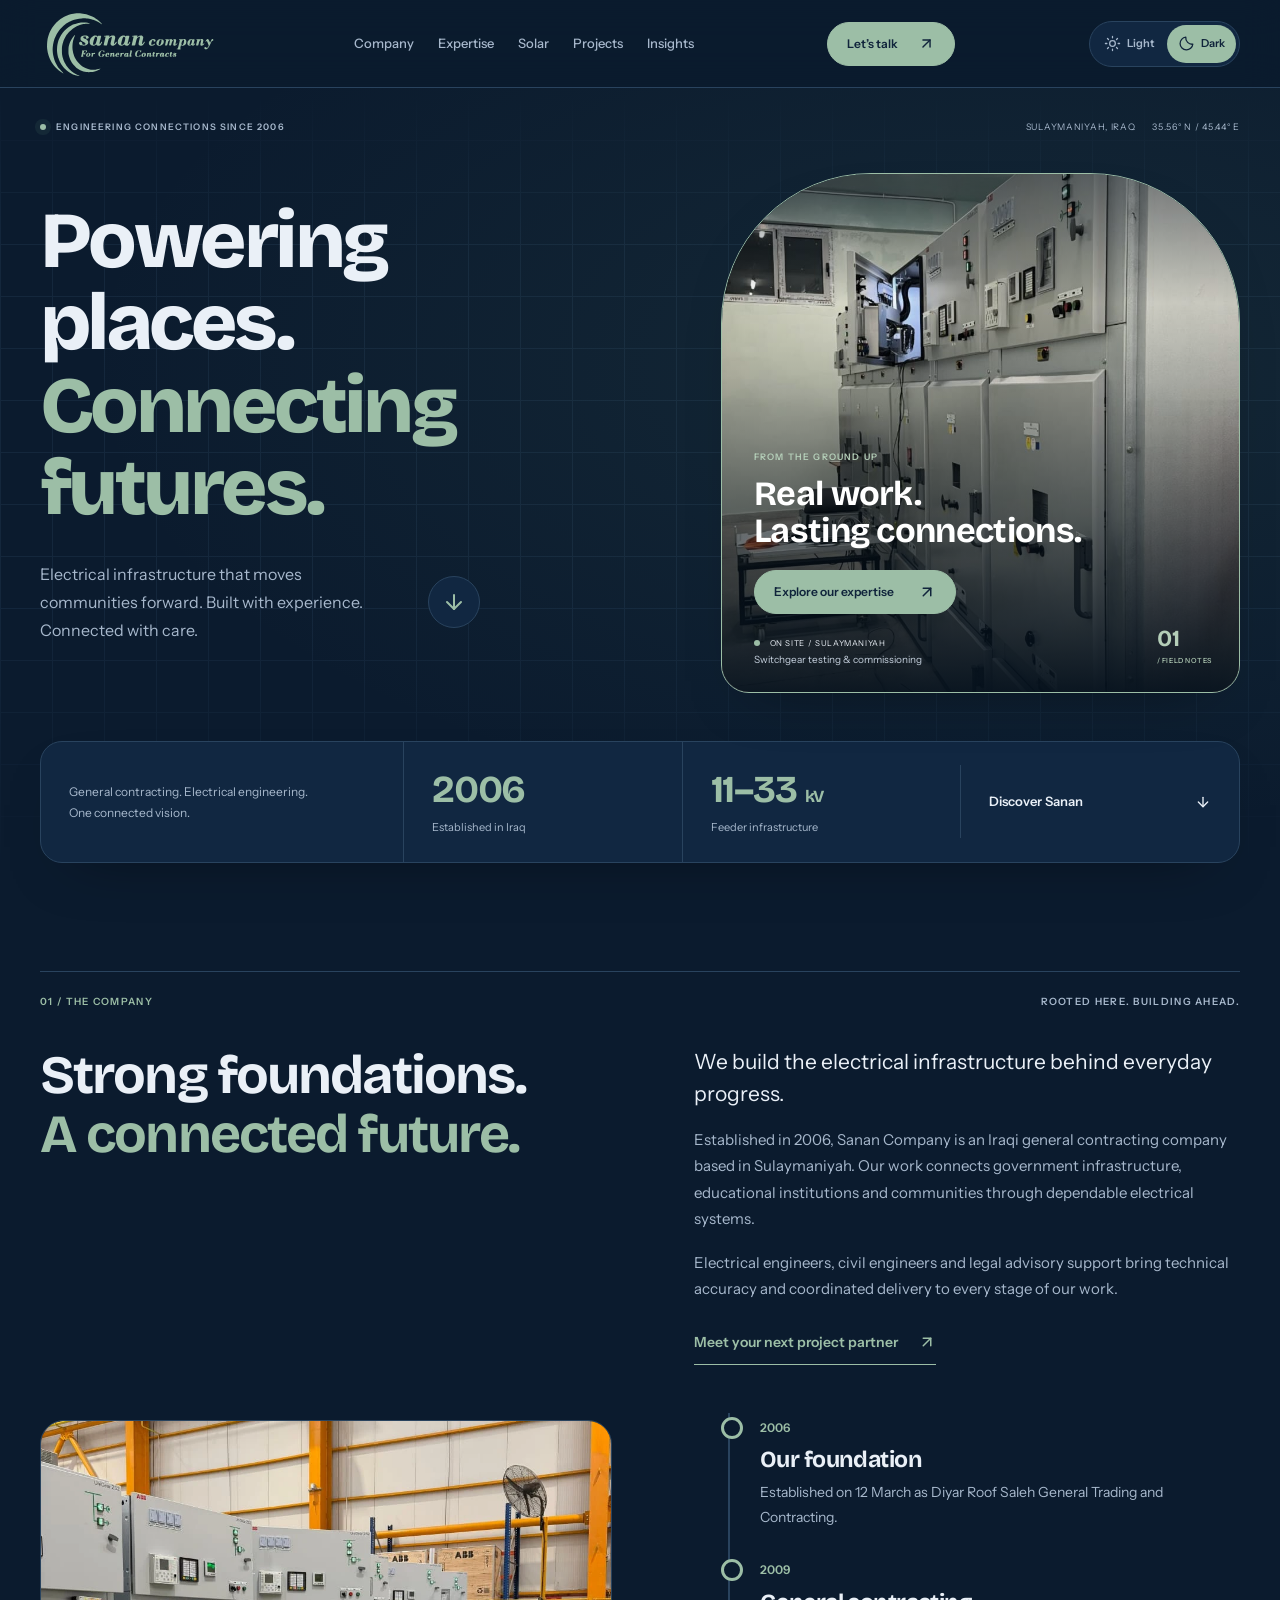
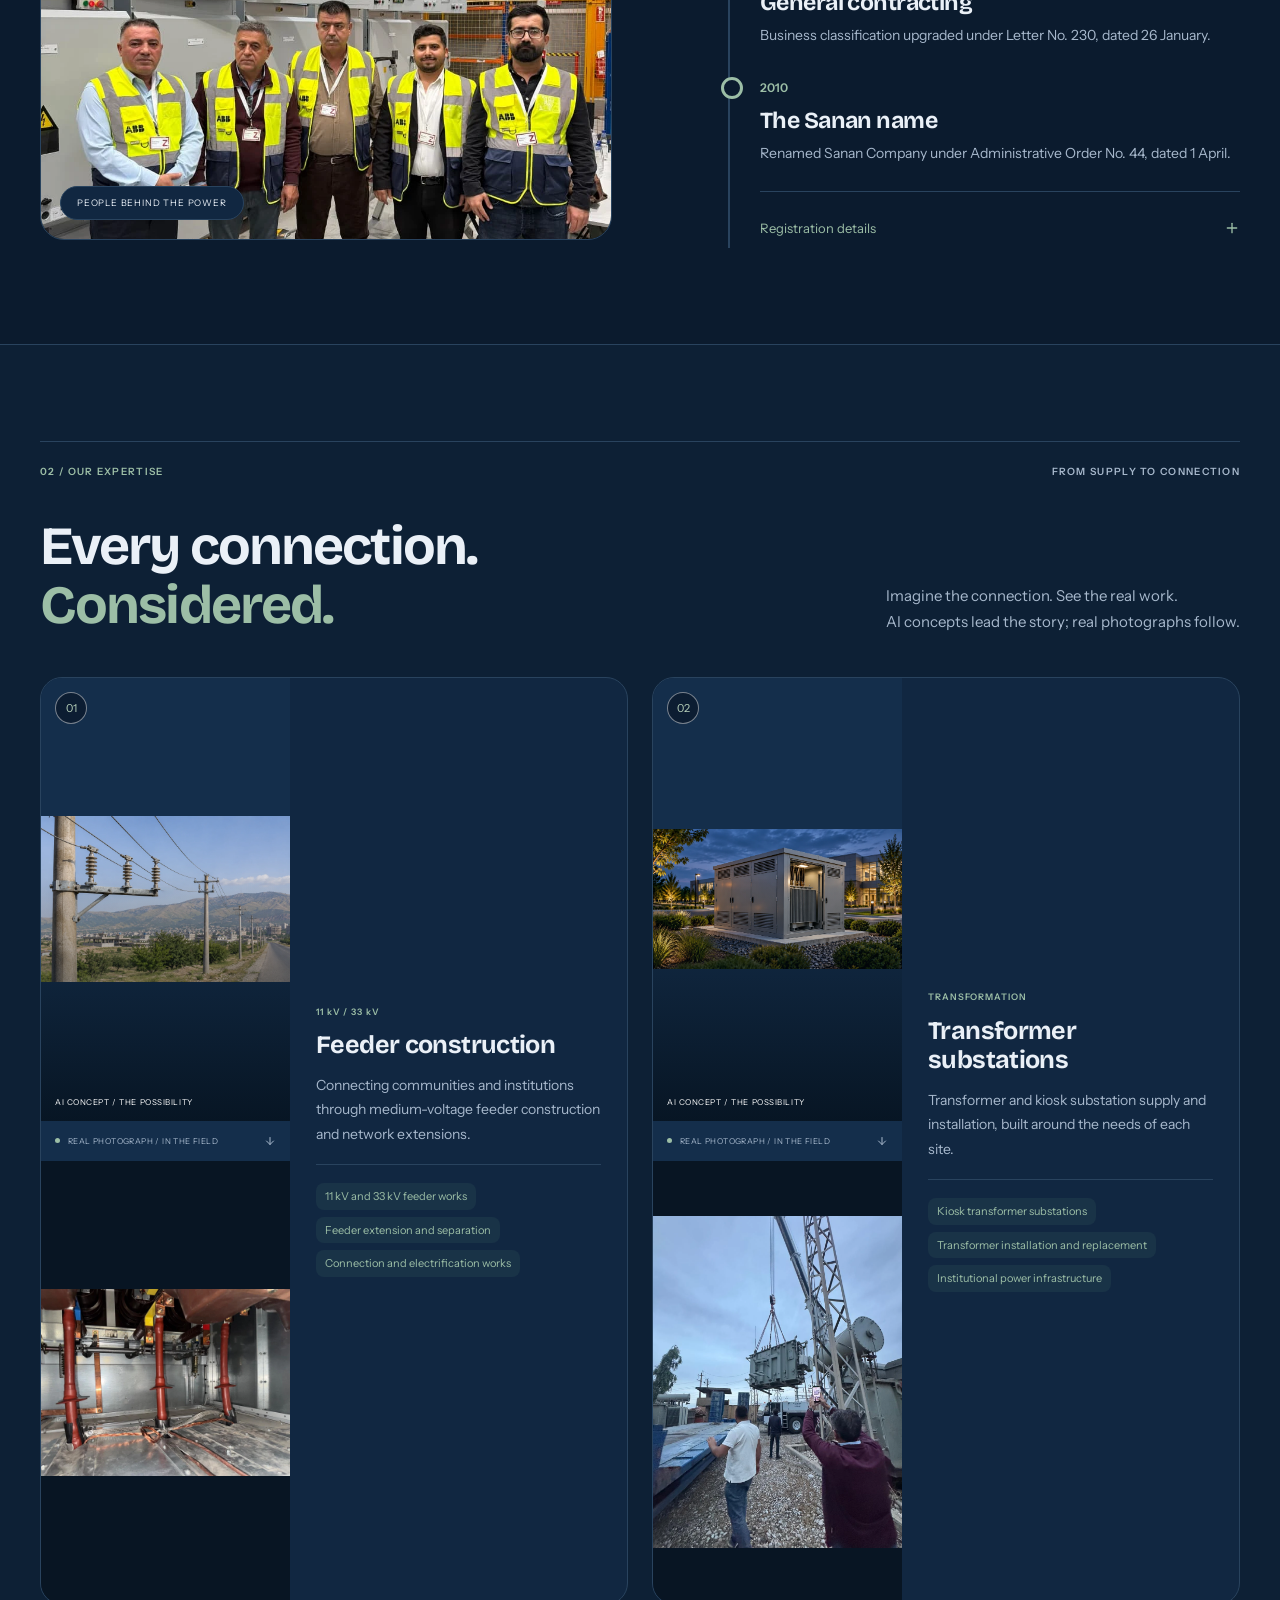
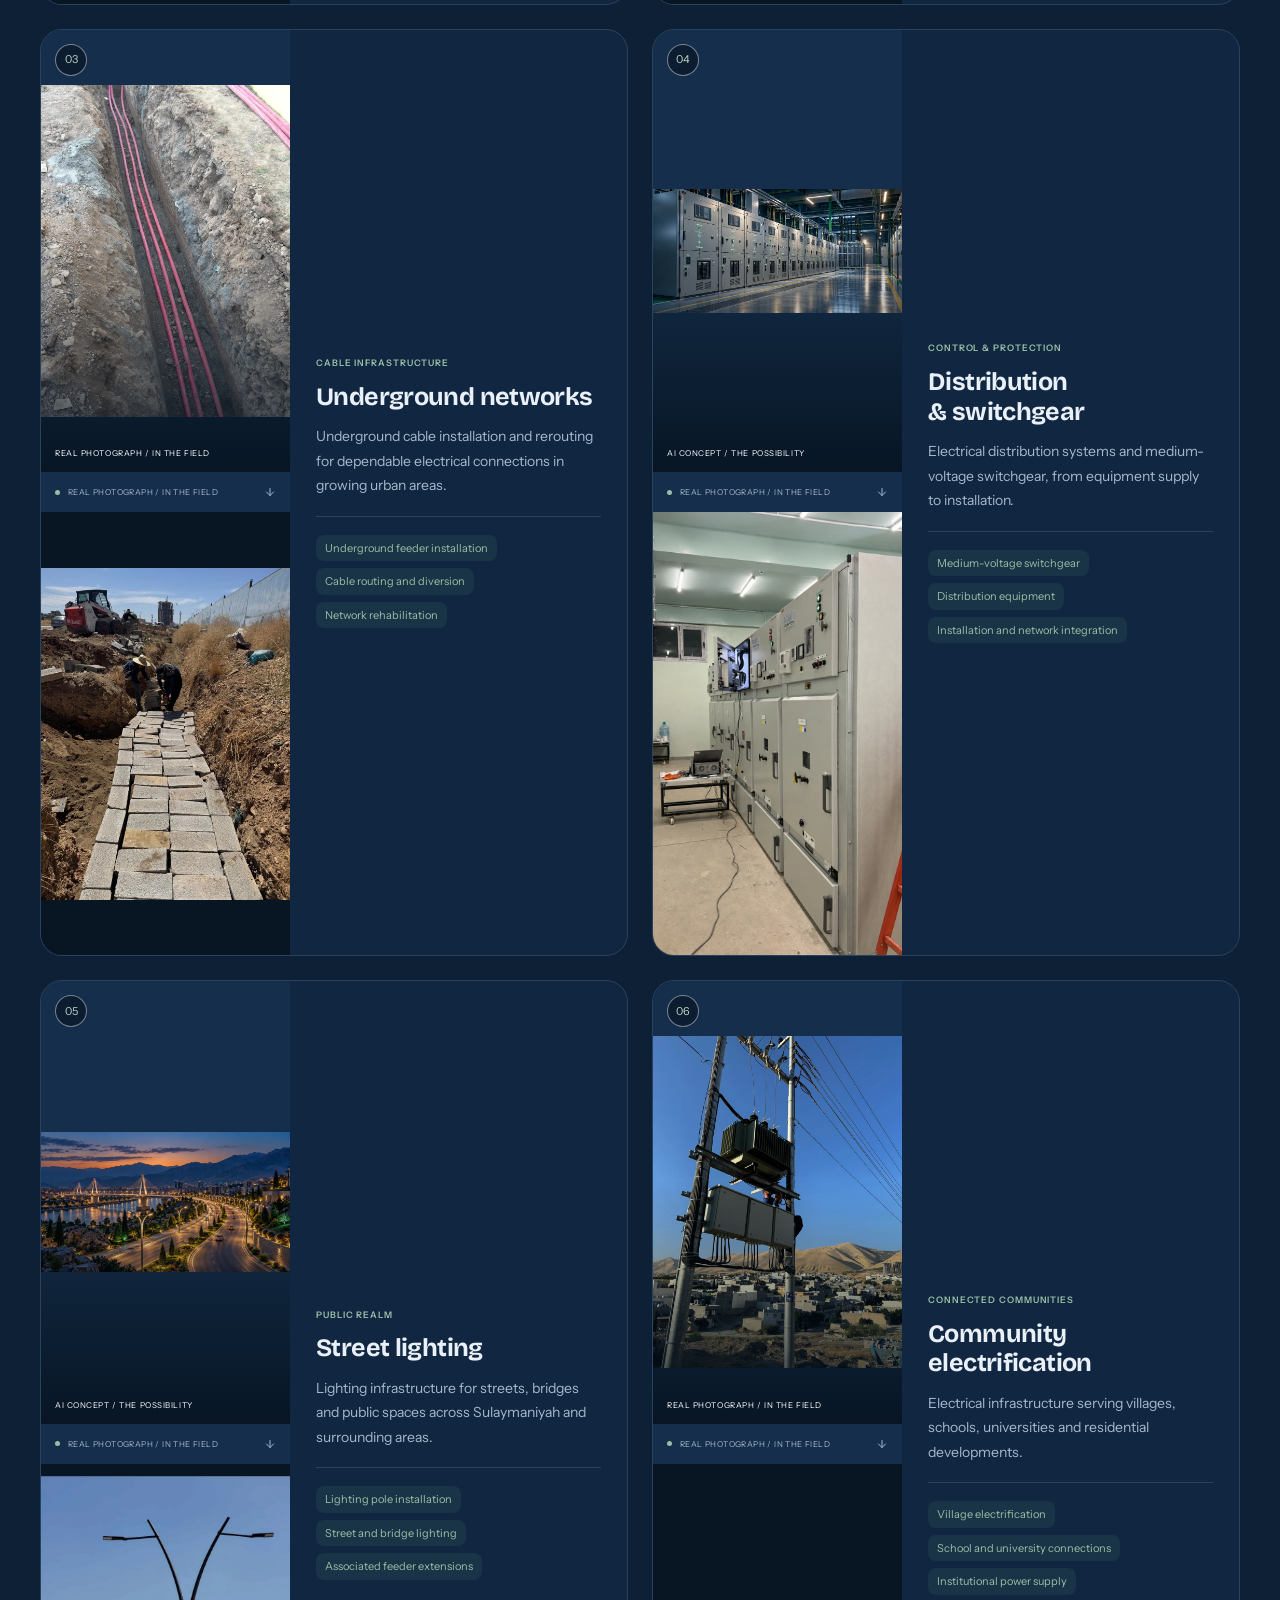
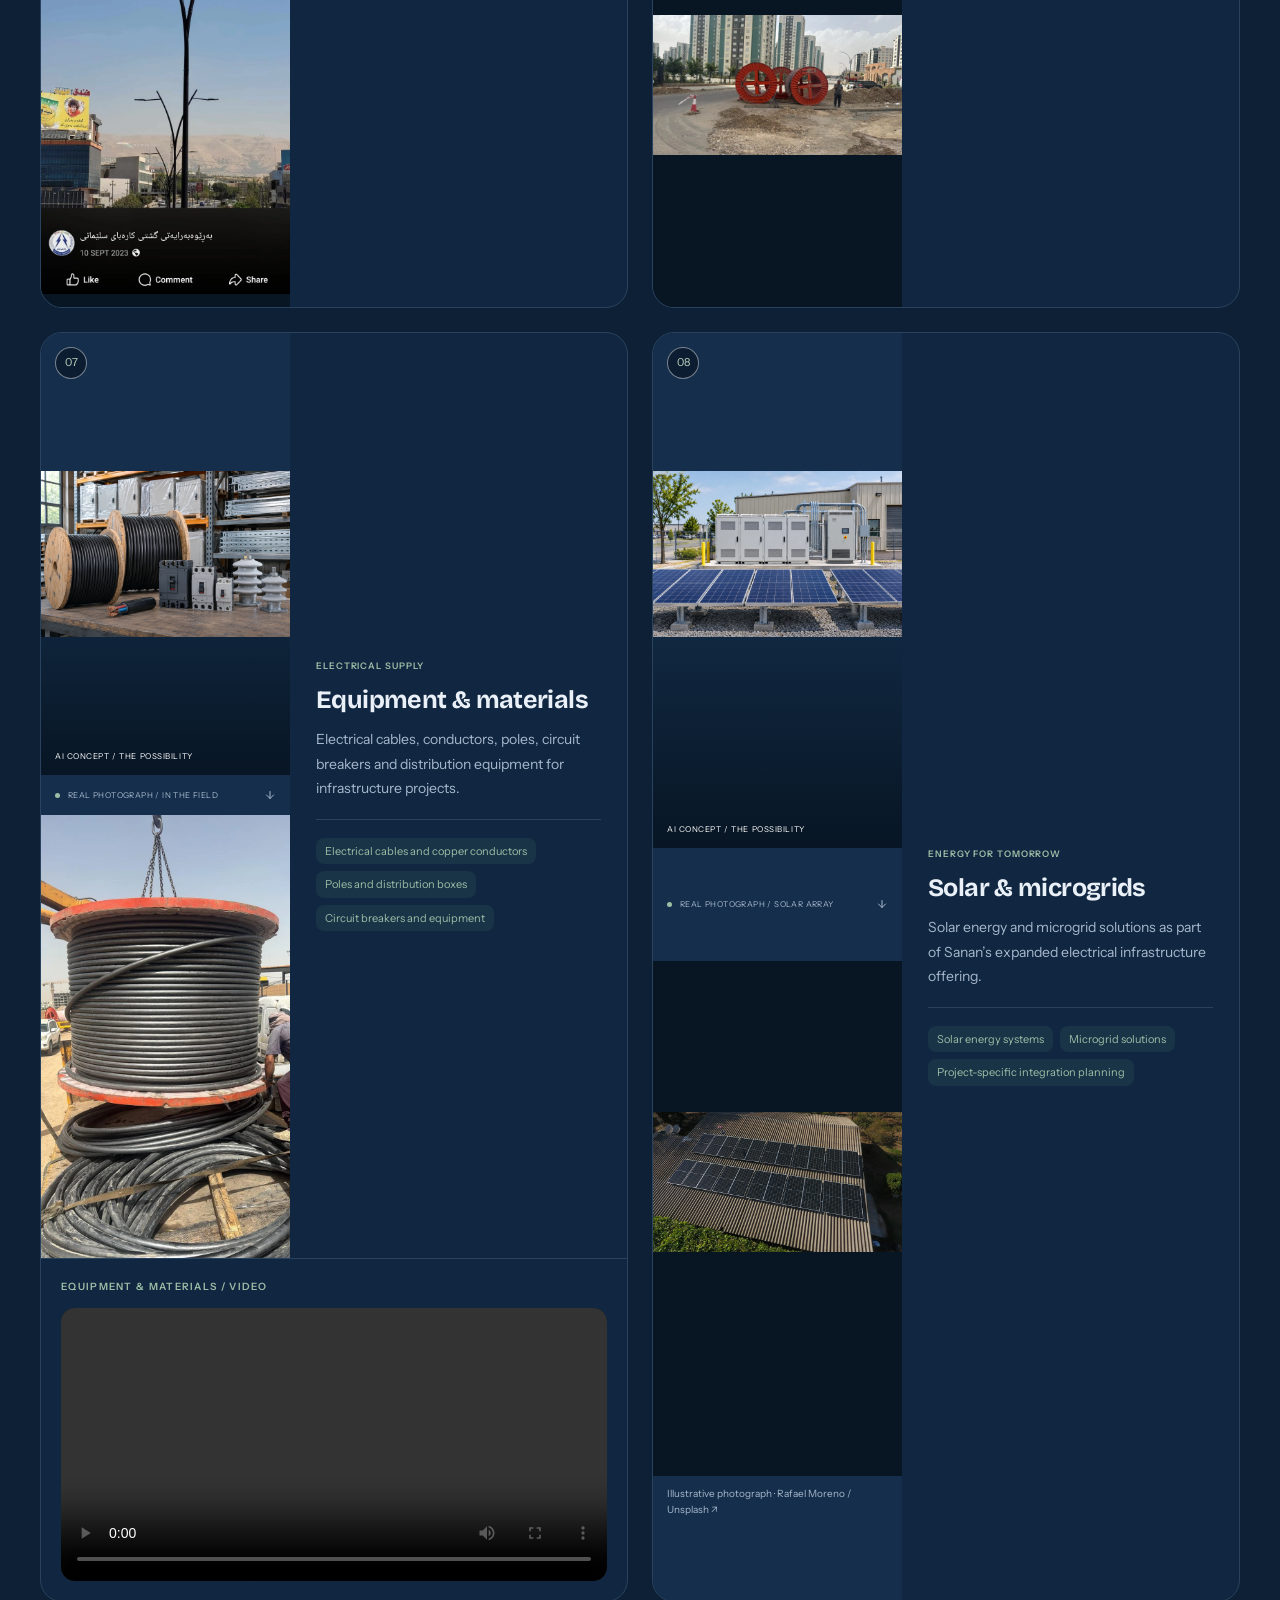
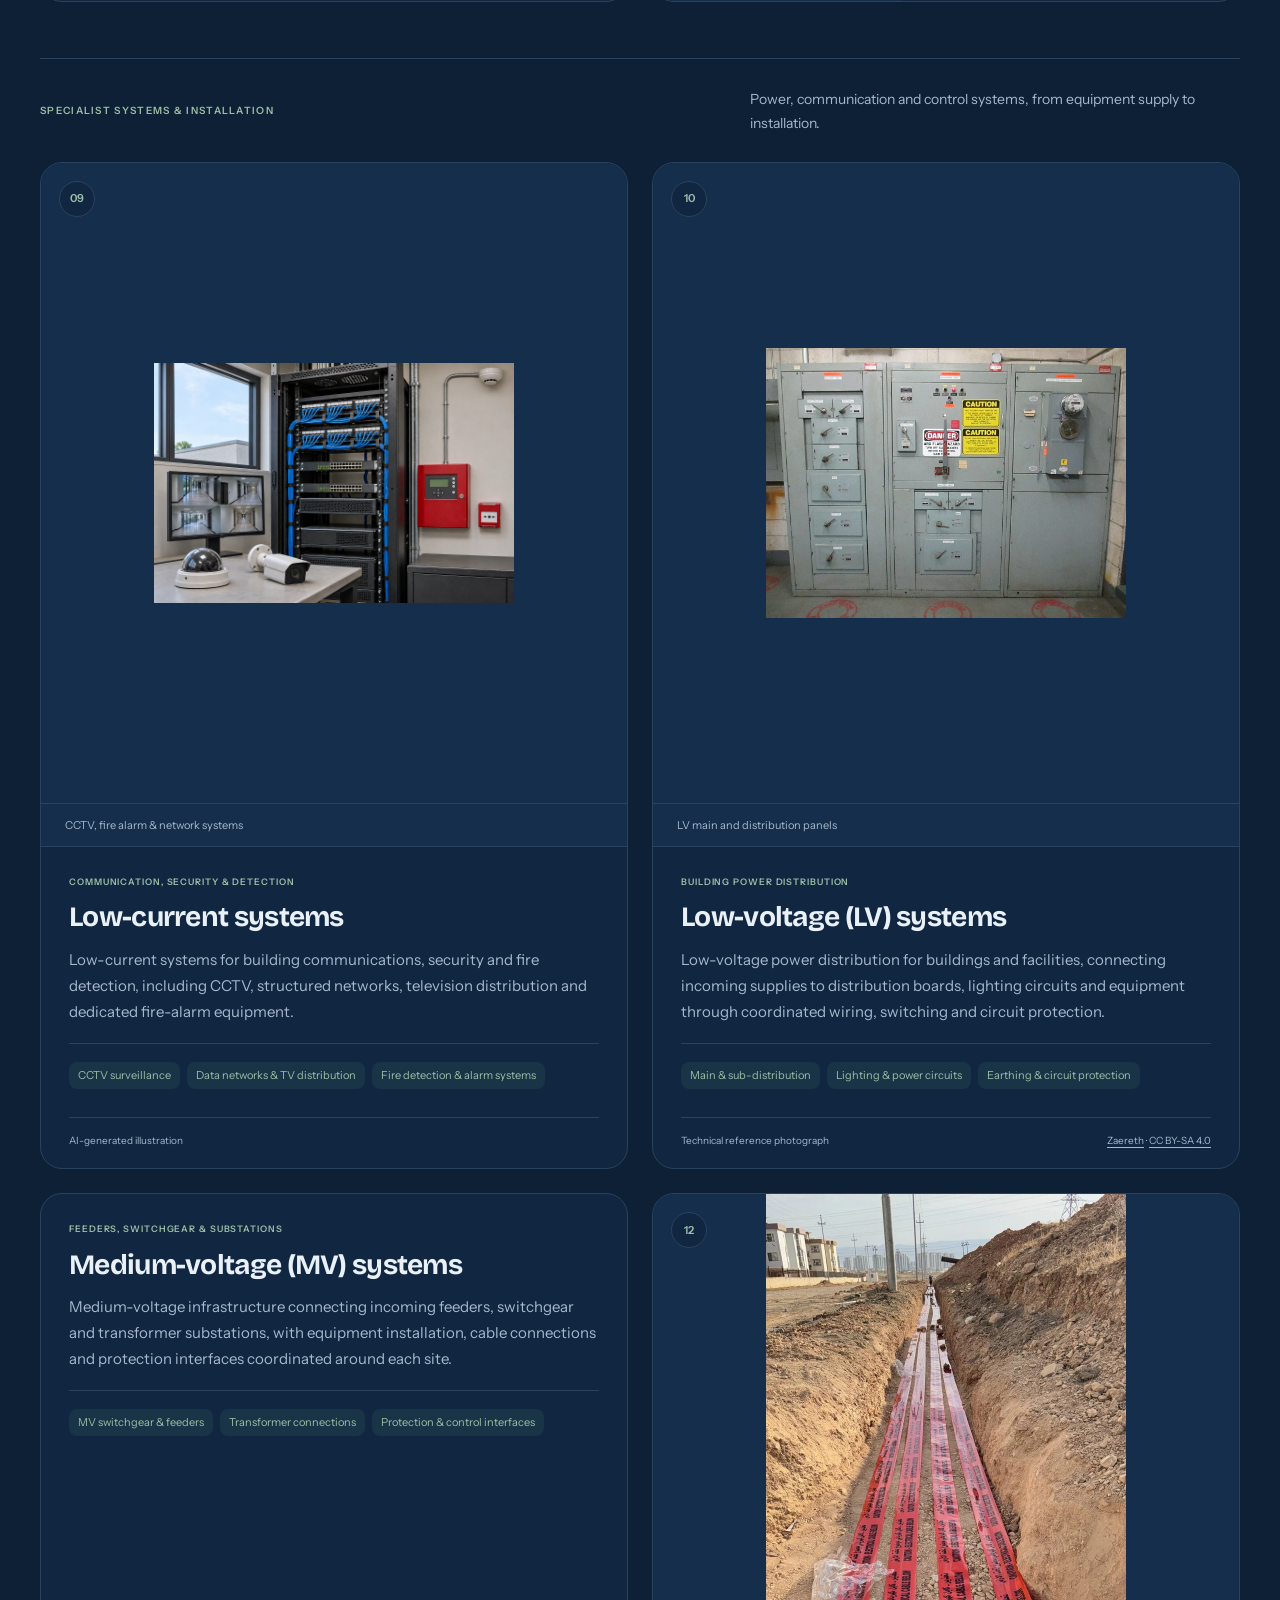
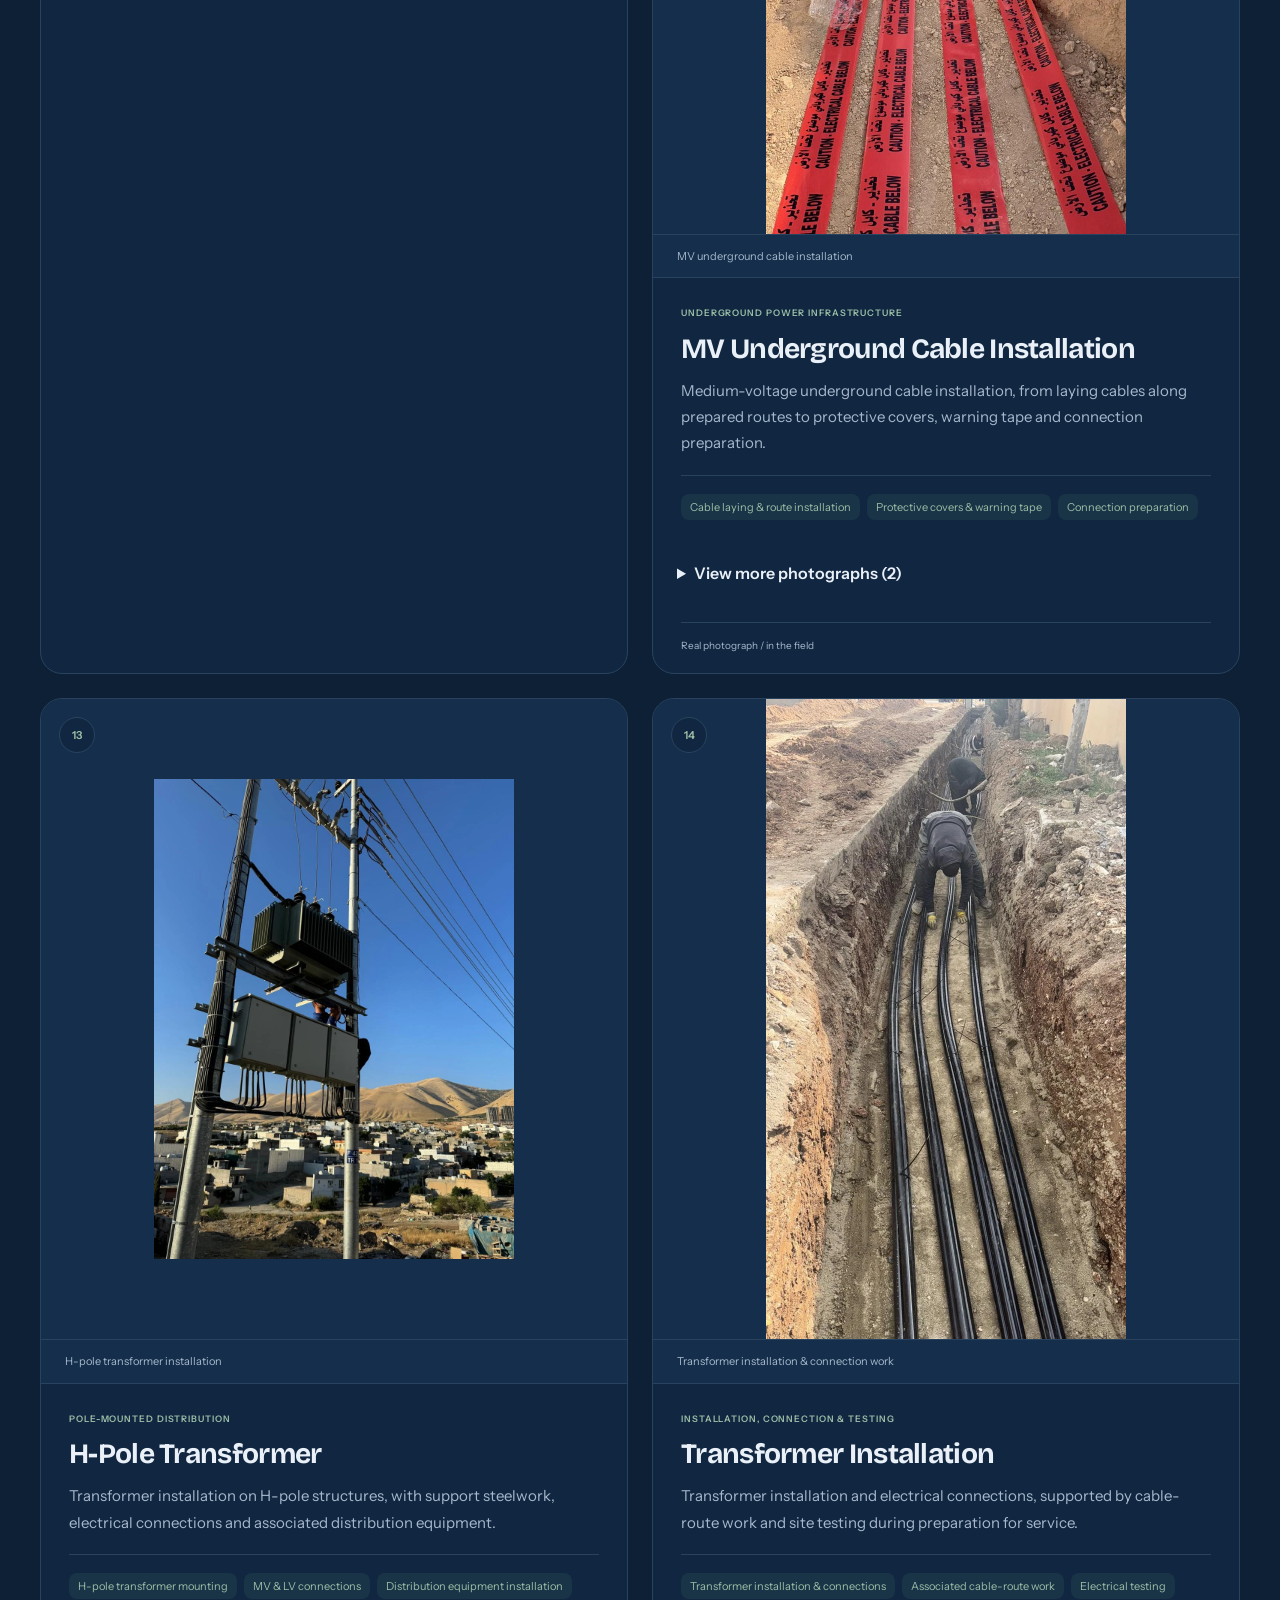
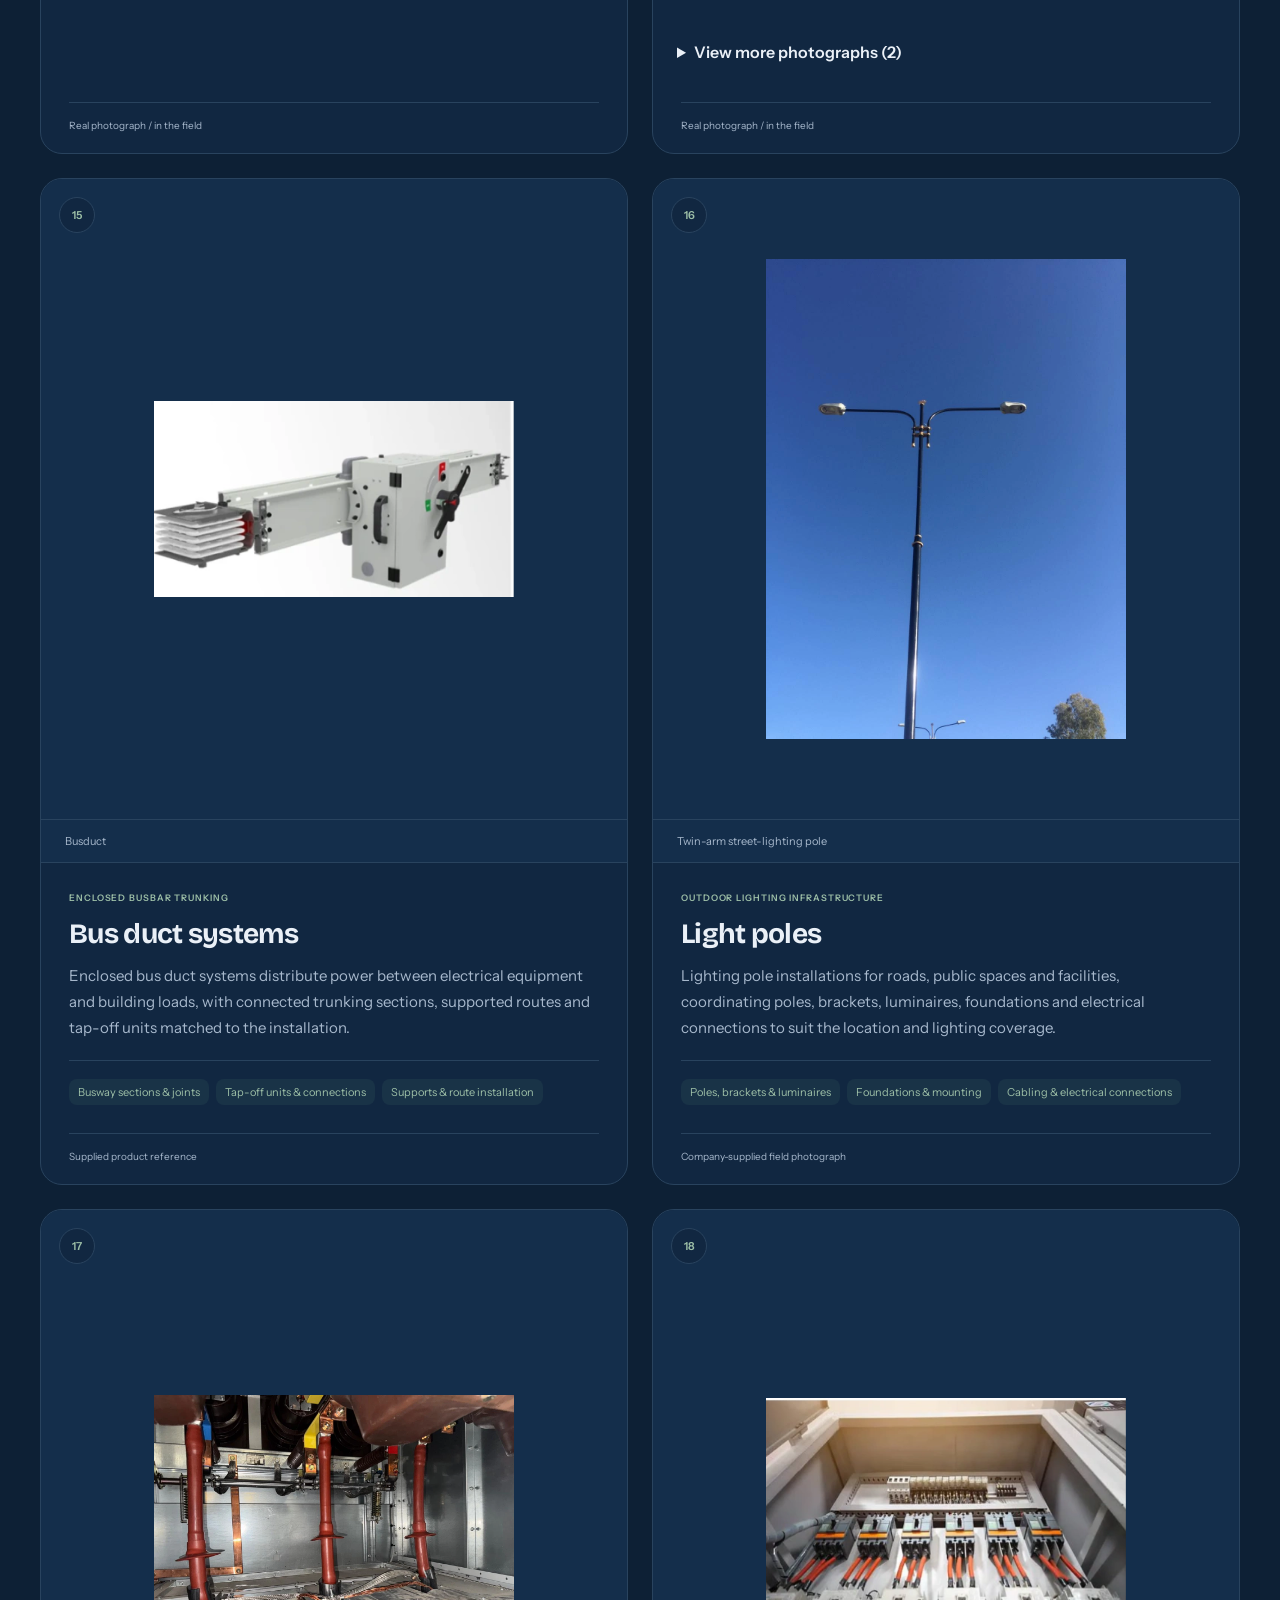
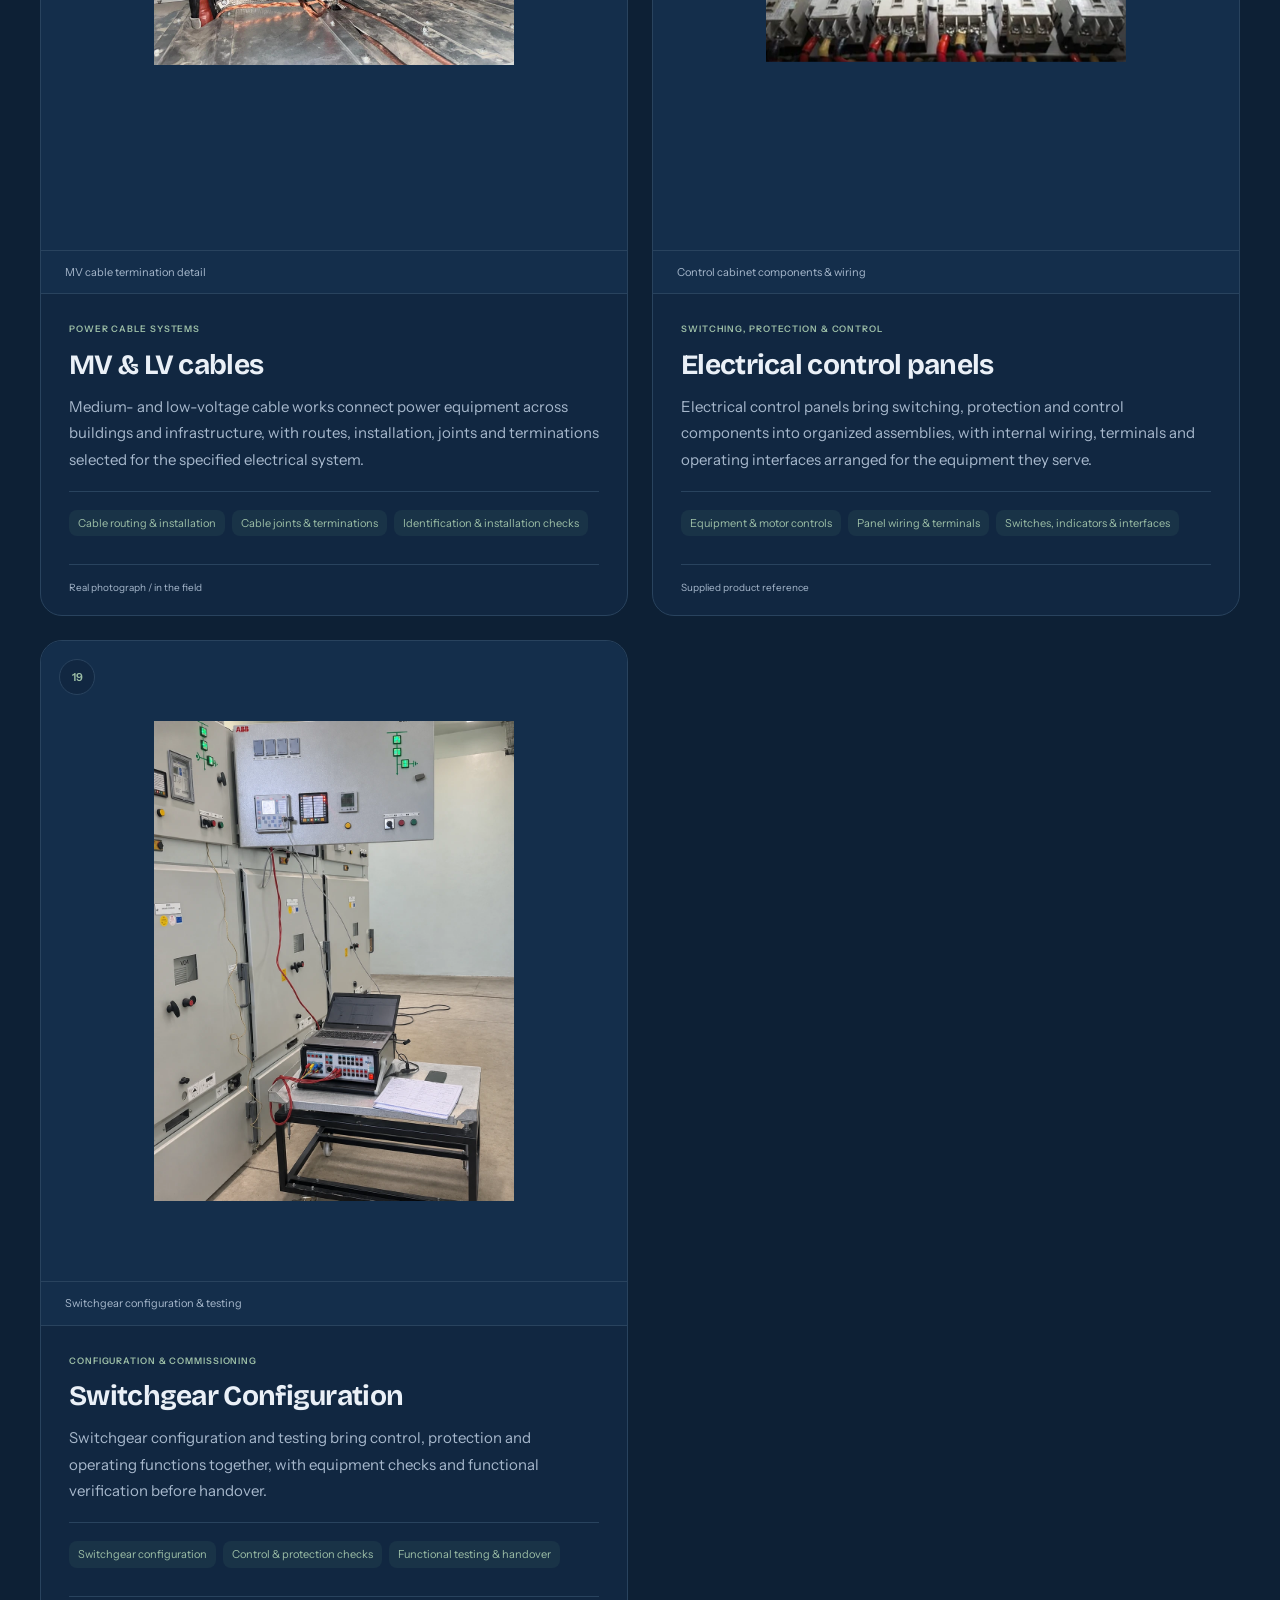
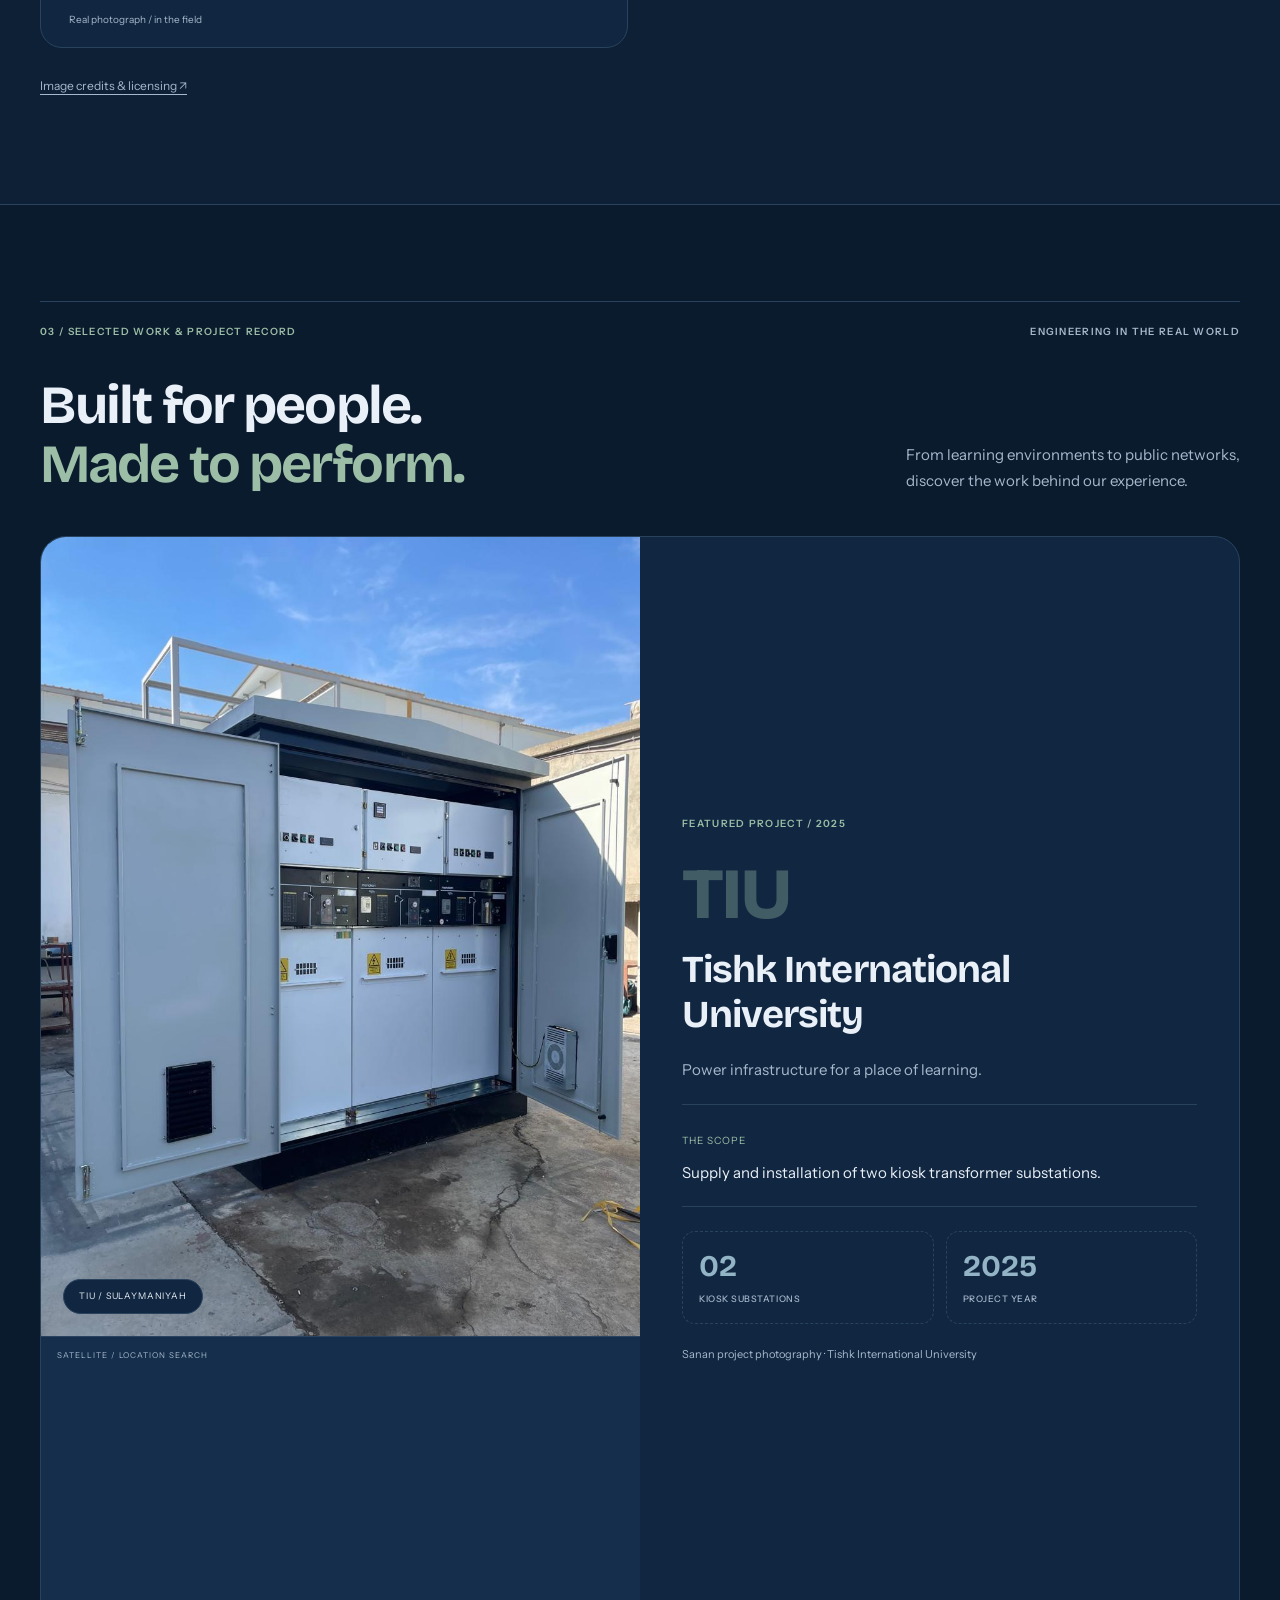
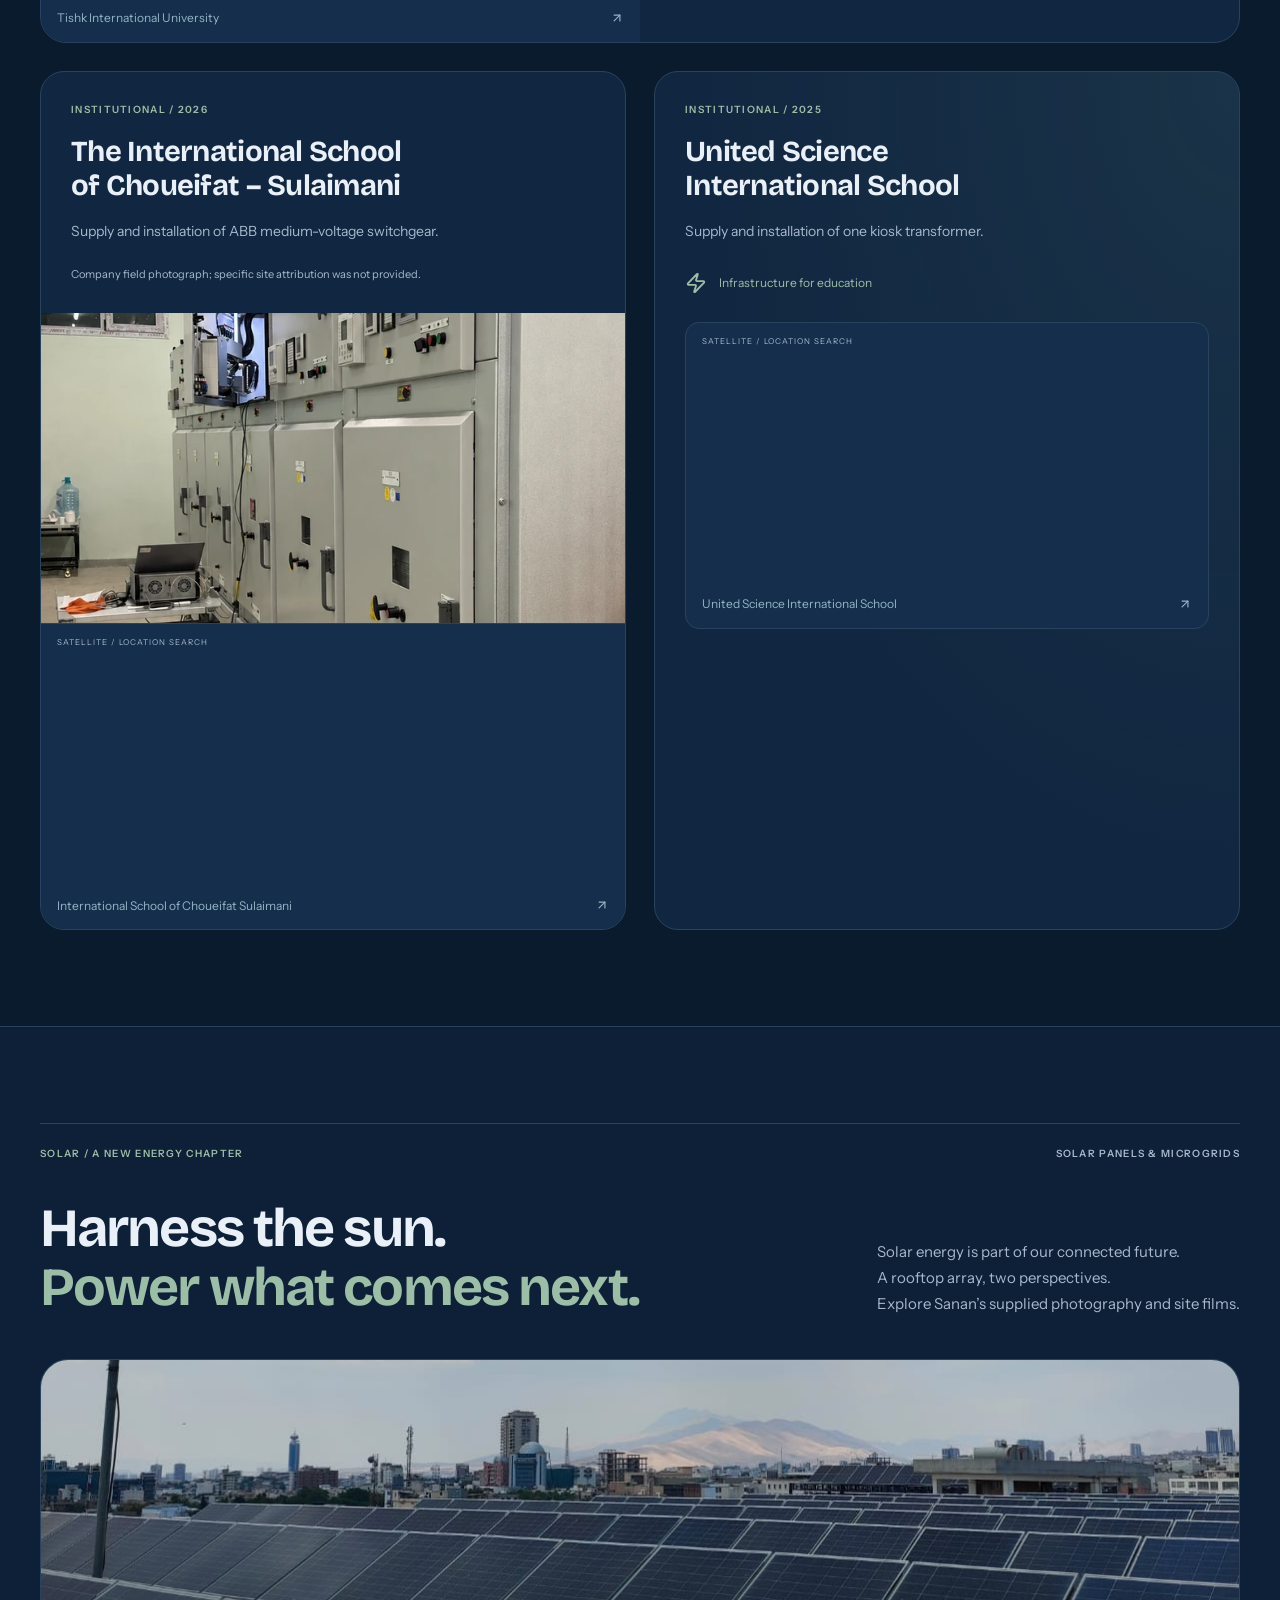
==== commit ba298ca2: "Display expertise photographs in 9:16 portrait frames and use supplied pole photo" ====
--- a/index.html
+++ b/index.html
@@ -1,7 +1,7 @@
 <!doctype html><html lang="en" data-theme="dark"><head><meta charset="UTF-8"/><meta name="viewport" content="width=device-width, initial-scale=1.0"/><meta name="theme-color" content="#0b1b2e"/><meta name="description" content="Sanan Company â€” electrical infrastructure and general contracting in Sulaymaniyah, Iraq. Feeder networks, substations, switchgear, street lighting, solar and microgrids."/><title>Sanan Company â€” Powering places. Connecting futures.</title>
   <script src="./theme.js?v=6"></script>
-  <script type="module" crossorigin src="./index--Sv_ok5p.js?v=13"></script>
+  <script type="module" crossorigin src="./index--Sv_ok5p.js?v=portrait-20261121"></script>
   <script src="./navigation.js?v=1" defer></script>
-  <link rel="stylesheet" href="./portfolio-style.css?v=4">
+  <link rel="stylesheet" href="./portfolio-style.css?v=portrait-20261121">
   <script src="./portfolio-motion.js?v=1" defer></script>
 </head><body><div id="root"></div></body></html>
--- a/portfolio-style.css
+++ b/portfolio-style.css
@@ -549,3 +549,11 @@
   .capability-service .capability-content { padding:26px; }
   .service-photo-credit { margin-inline:26px; }
 }
+
+/* Requested portrait framing for all expertise photographs. */
+.expertise .capability:not(.capability-service) { grid-template-rows:auto auto auto auto; }
+.expertise .capability-concept,.expertise .capability-photo { height:auto; }
+.expertise .capability-concept > img,.expertise .capability-photo > img { display:block; width:100%; height:auto; aspect-ratio:9/16; object-fit:contain; object-position:center; }
+.expertise .capability:hover .capability-concept > img { transform:none; }
+.expertise .service-photograph > img { display:block; width:100%; max-width:360px; height:auto; aspect-ratio:9/16; object-fit:contain; object-position:center; margin-inline:auto; }
+.expertise .service-gallery img { display:block; width:100%; max-width:360px; height:auto; aspect-ratio:9/16; object-fit:contain; object-position:center; margin-inline:auto; }
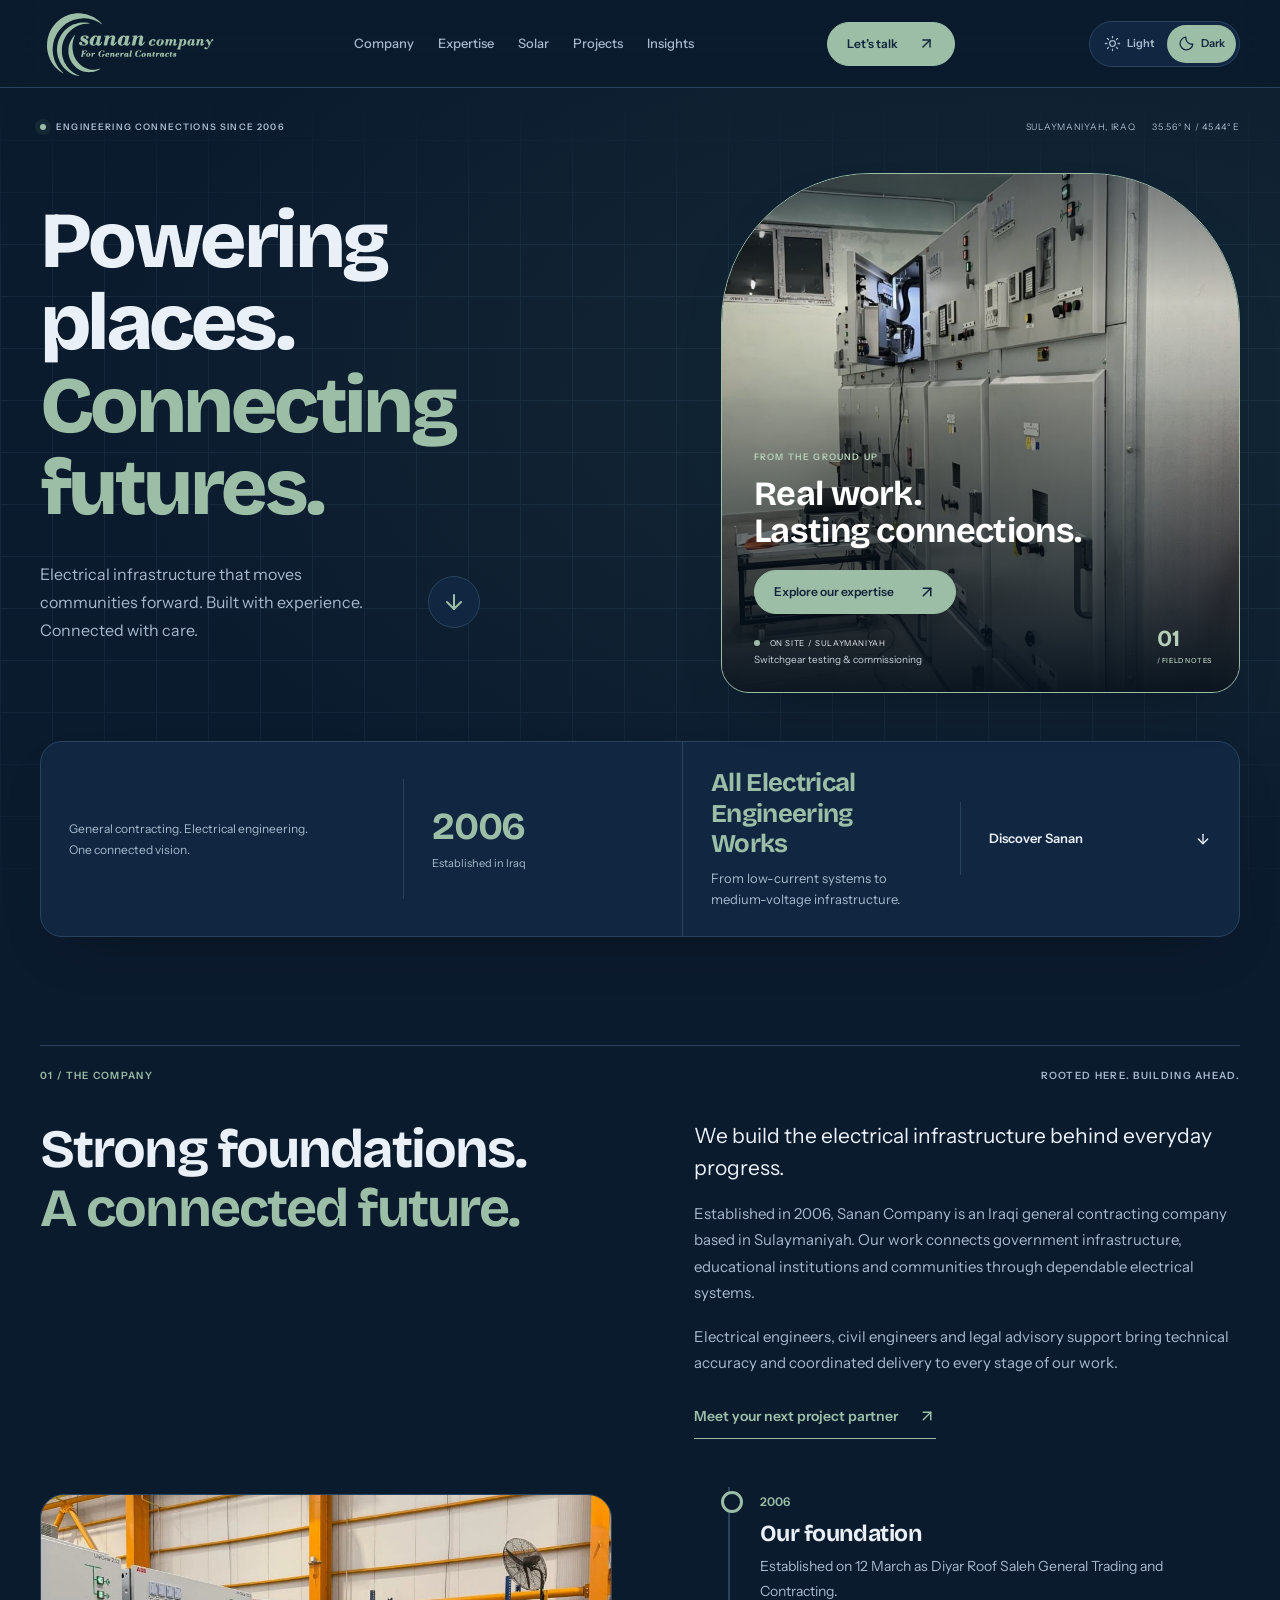
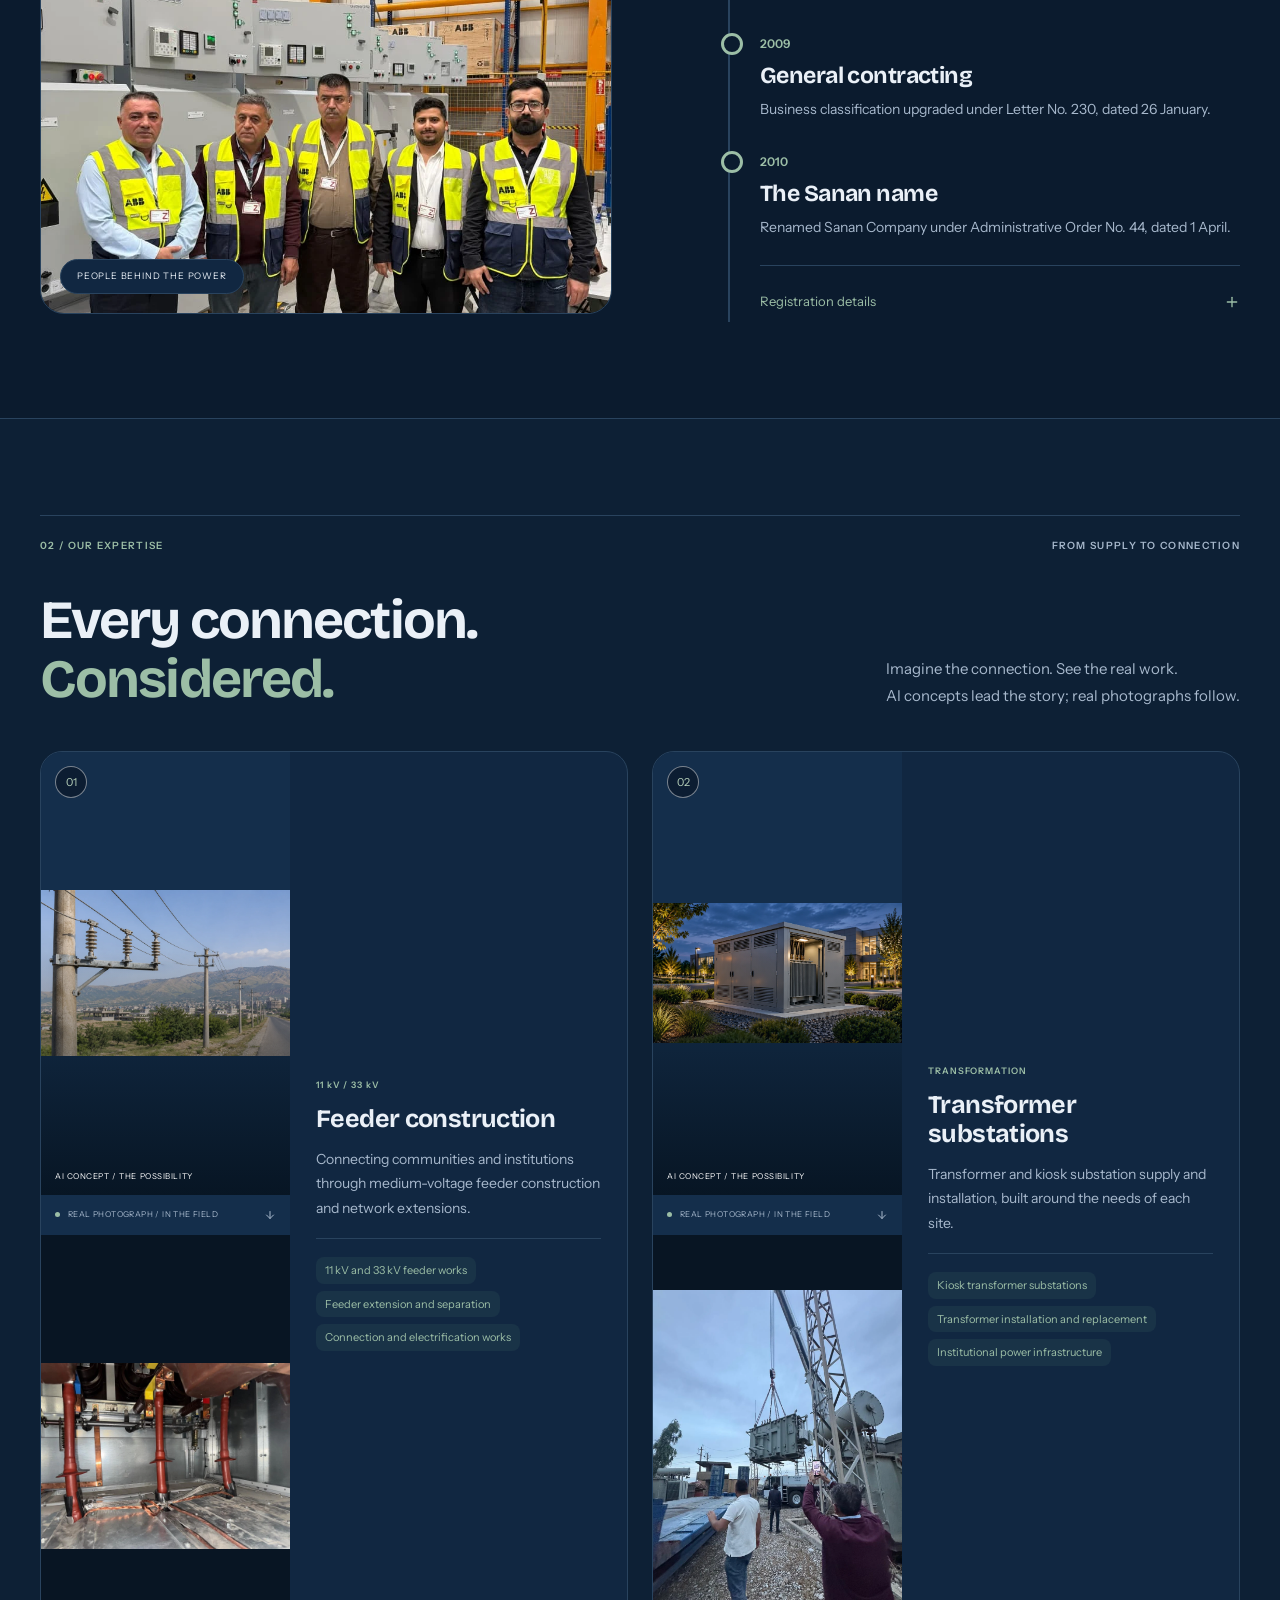
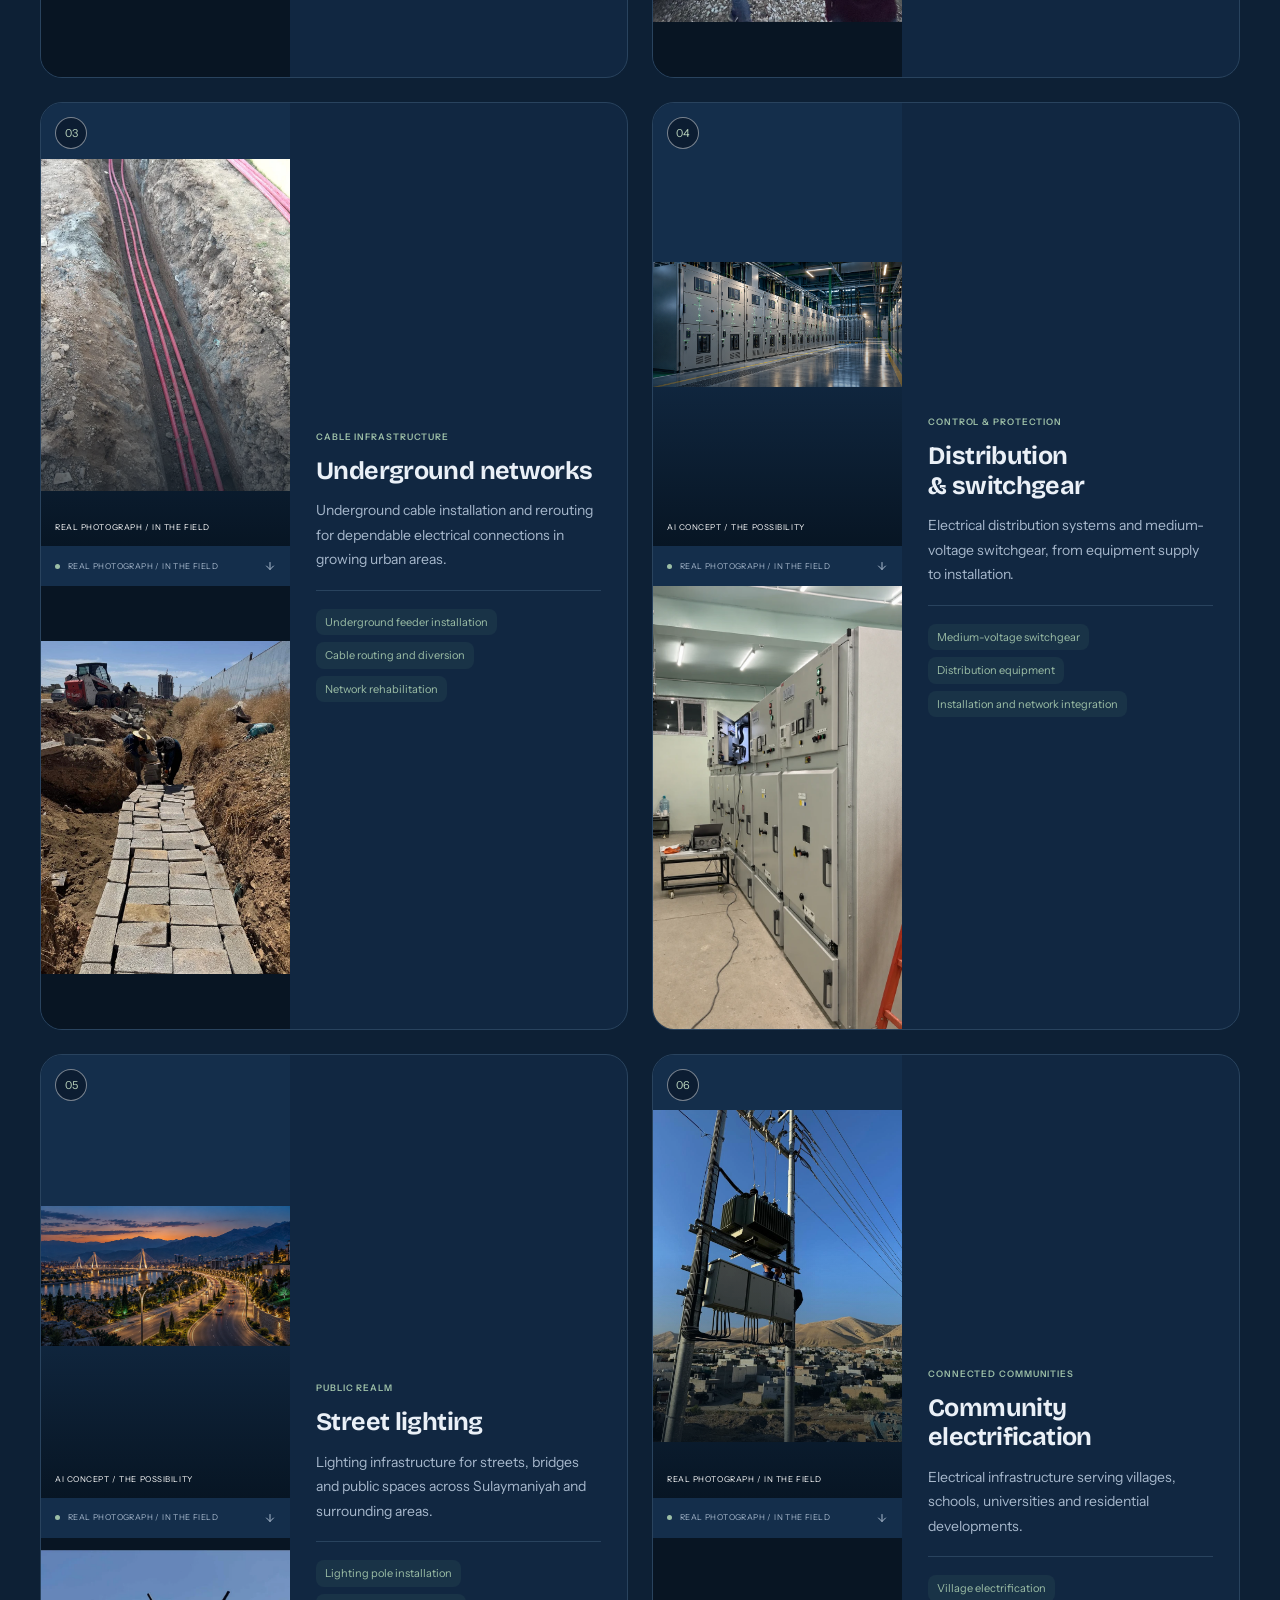
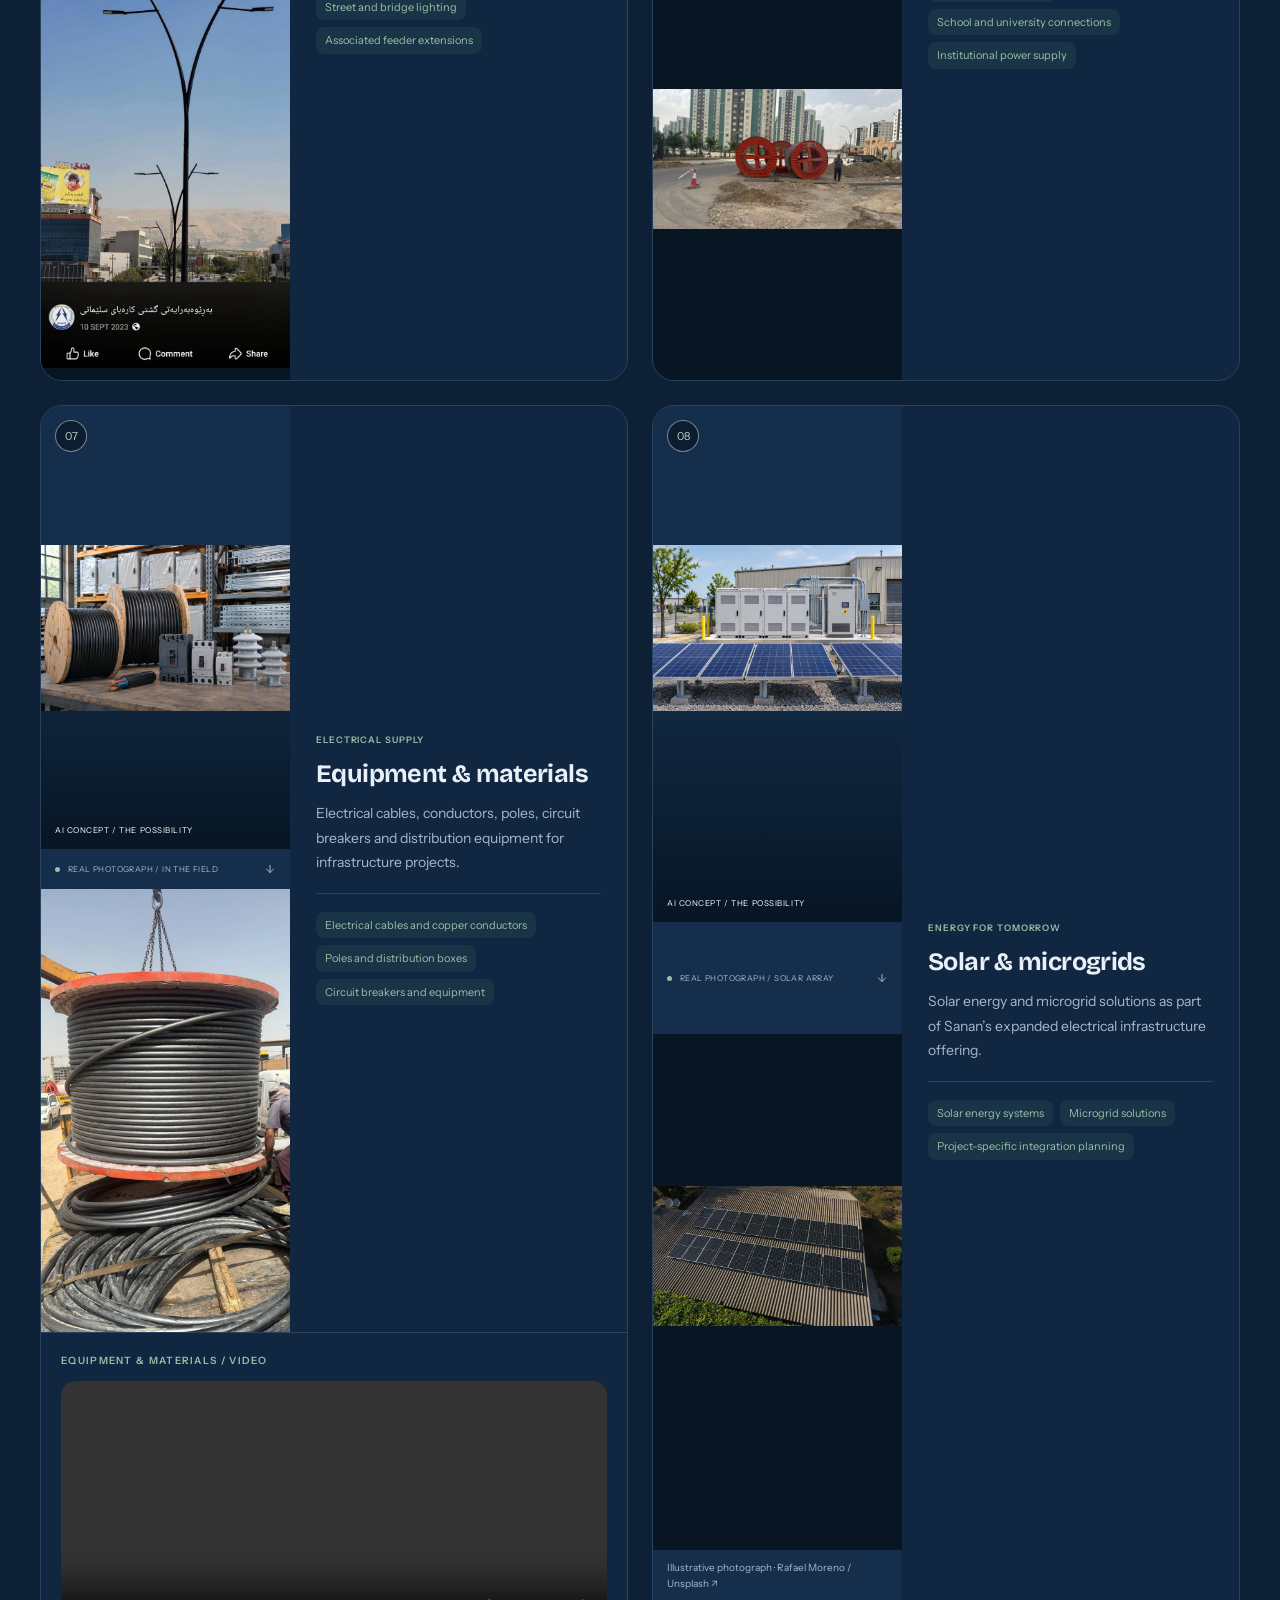
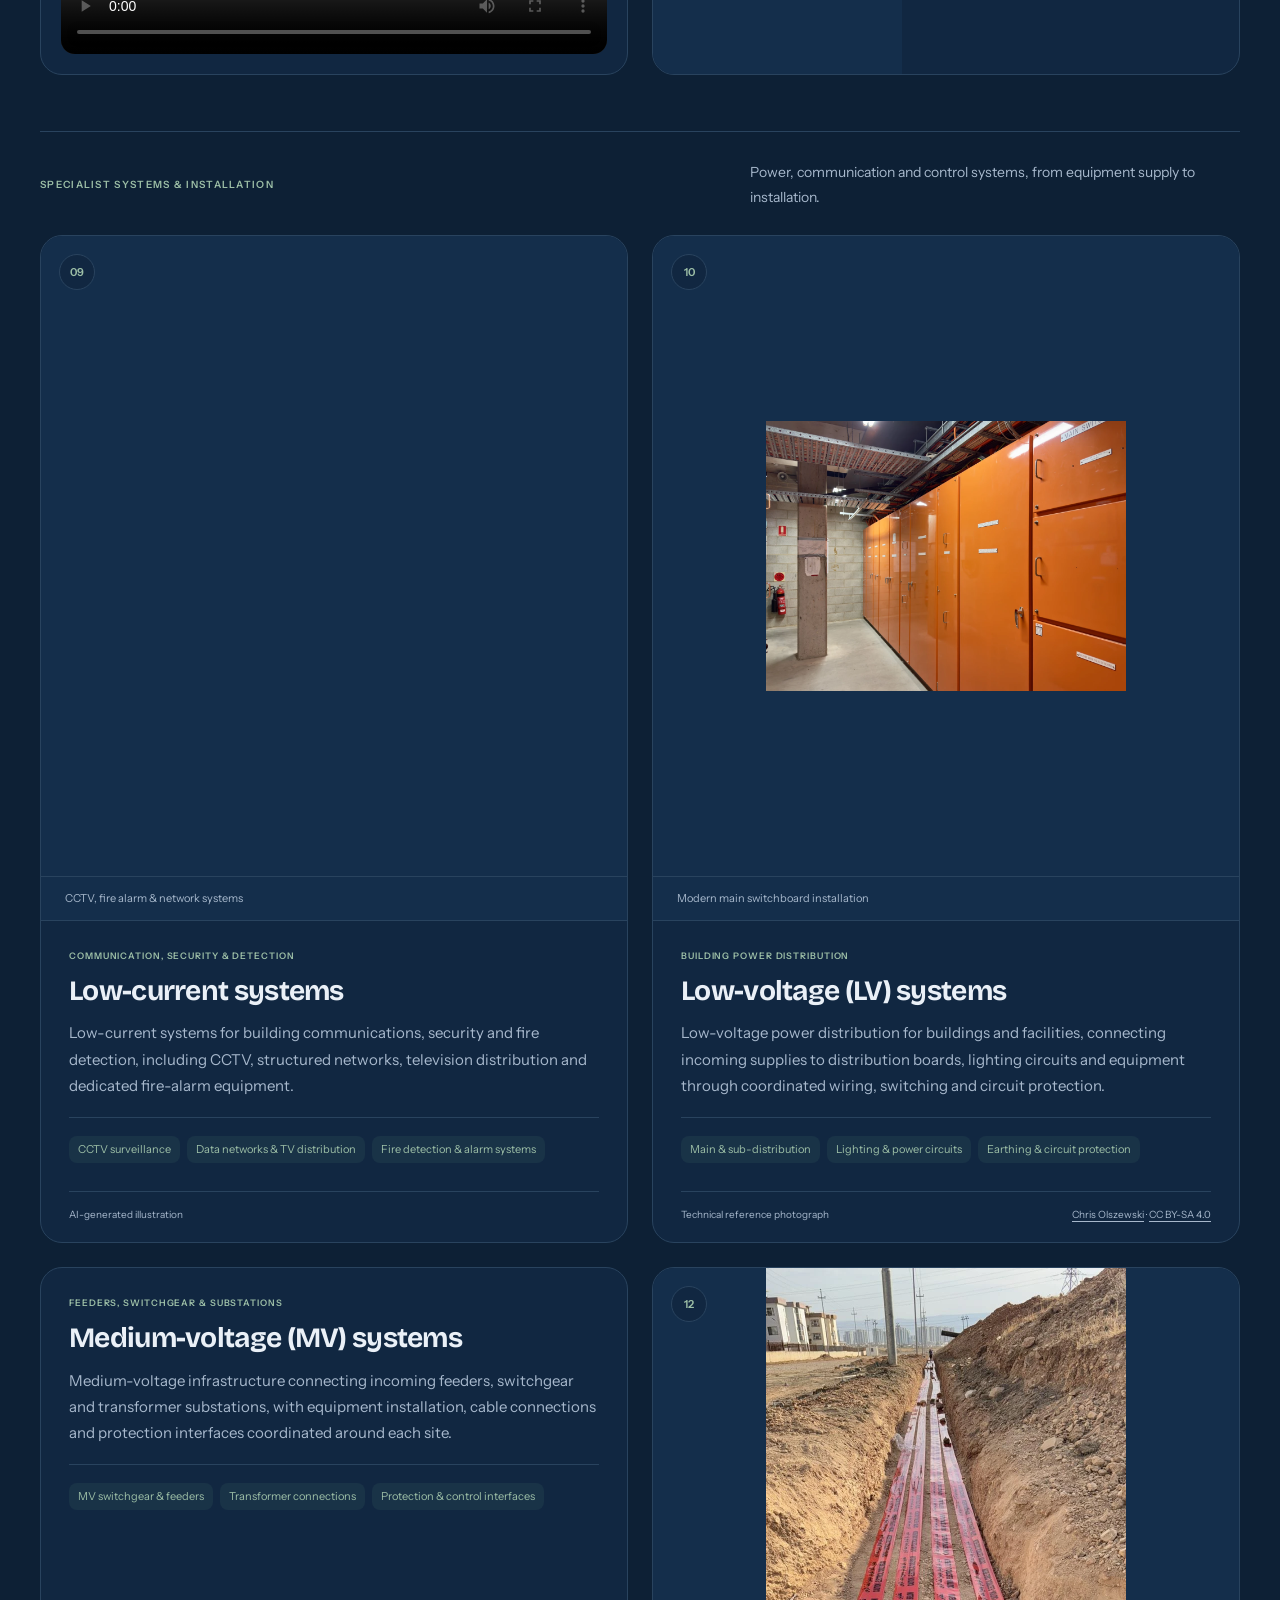
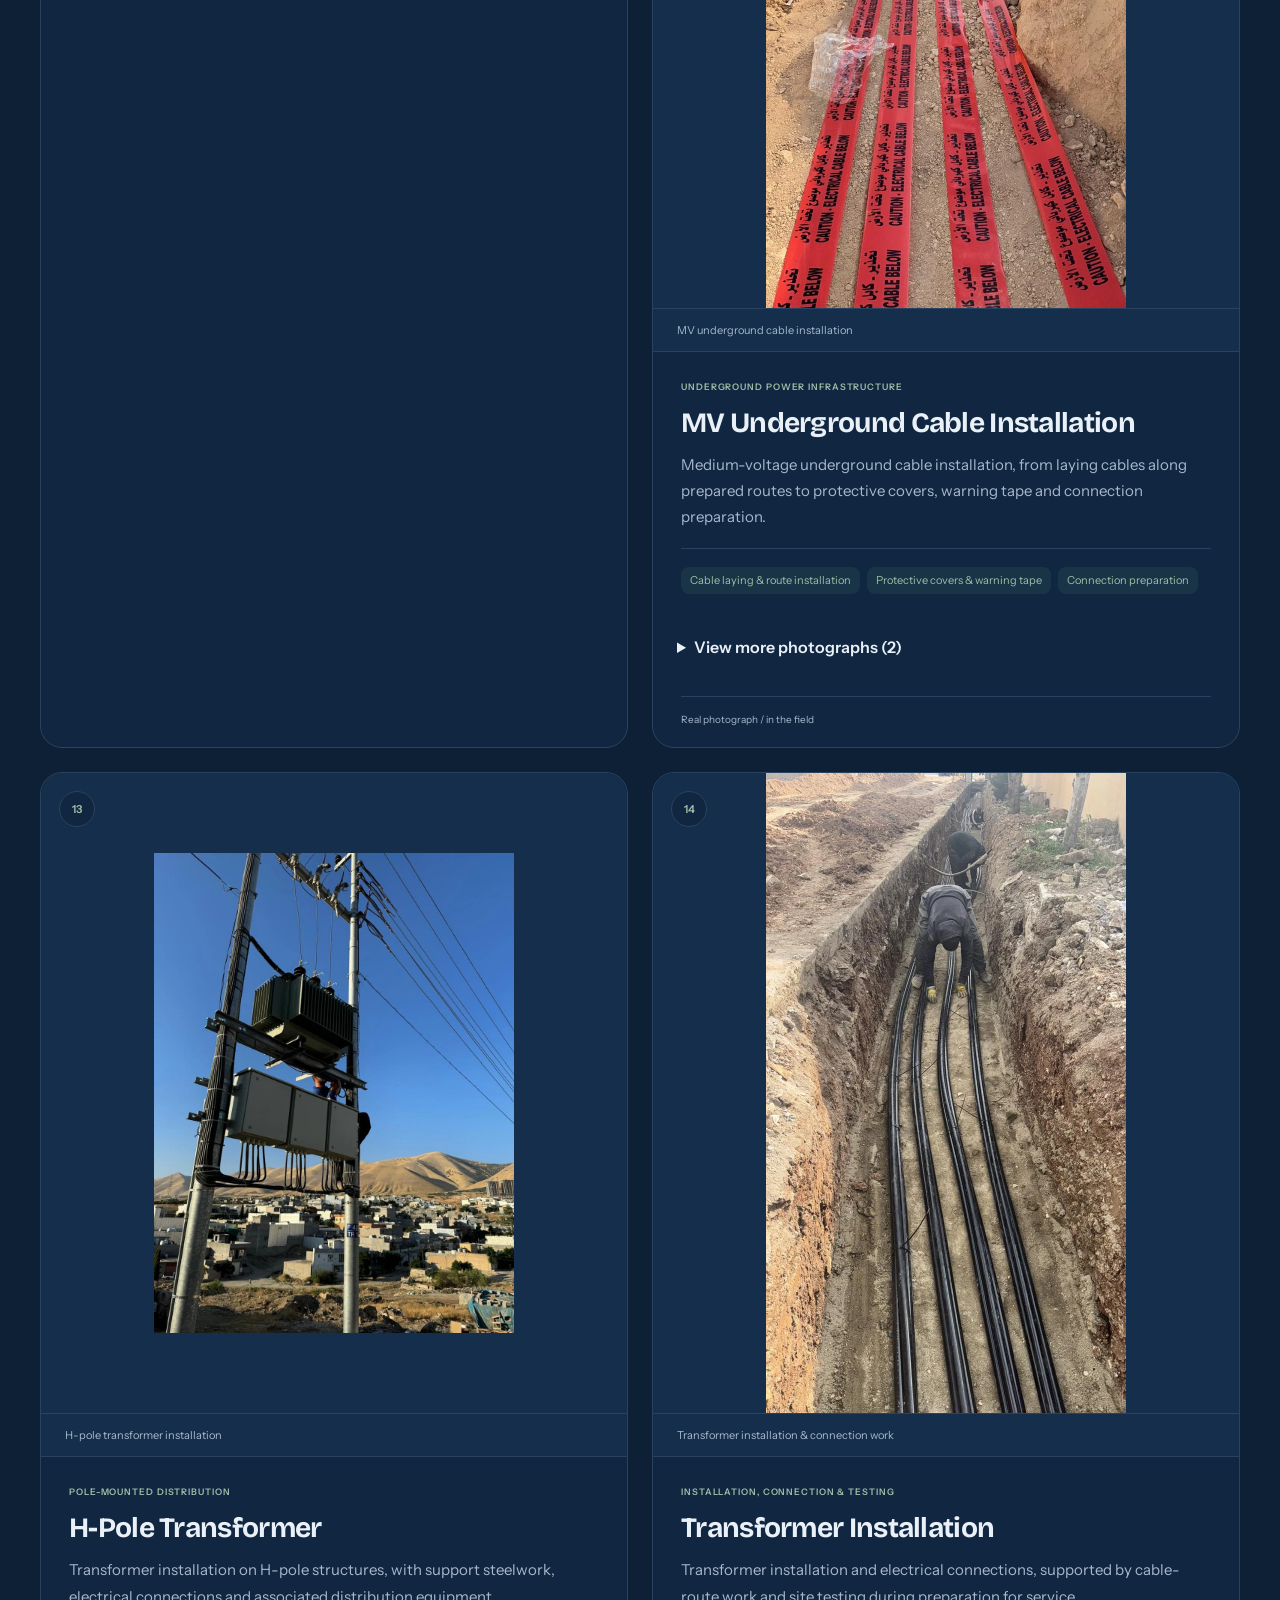
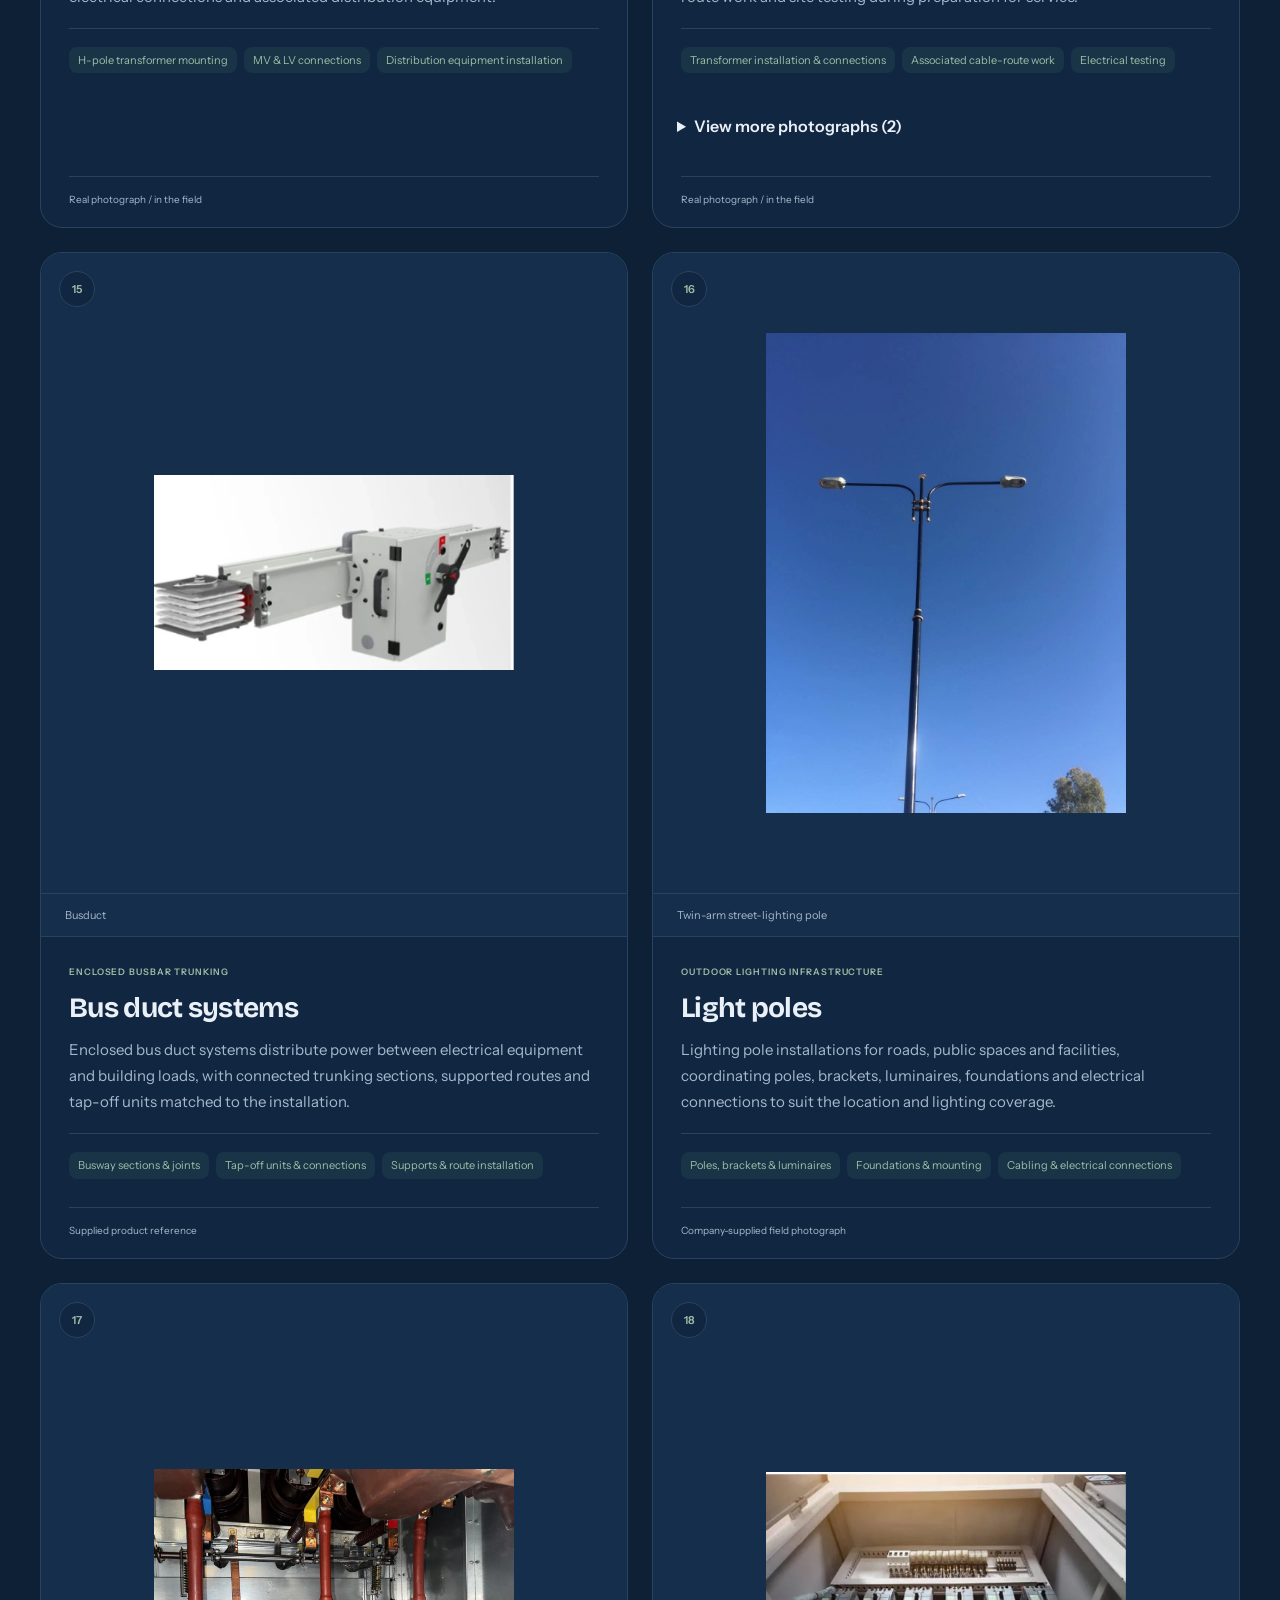
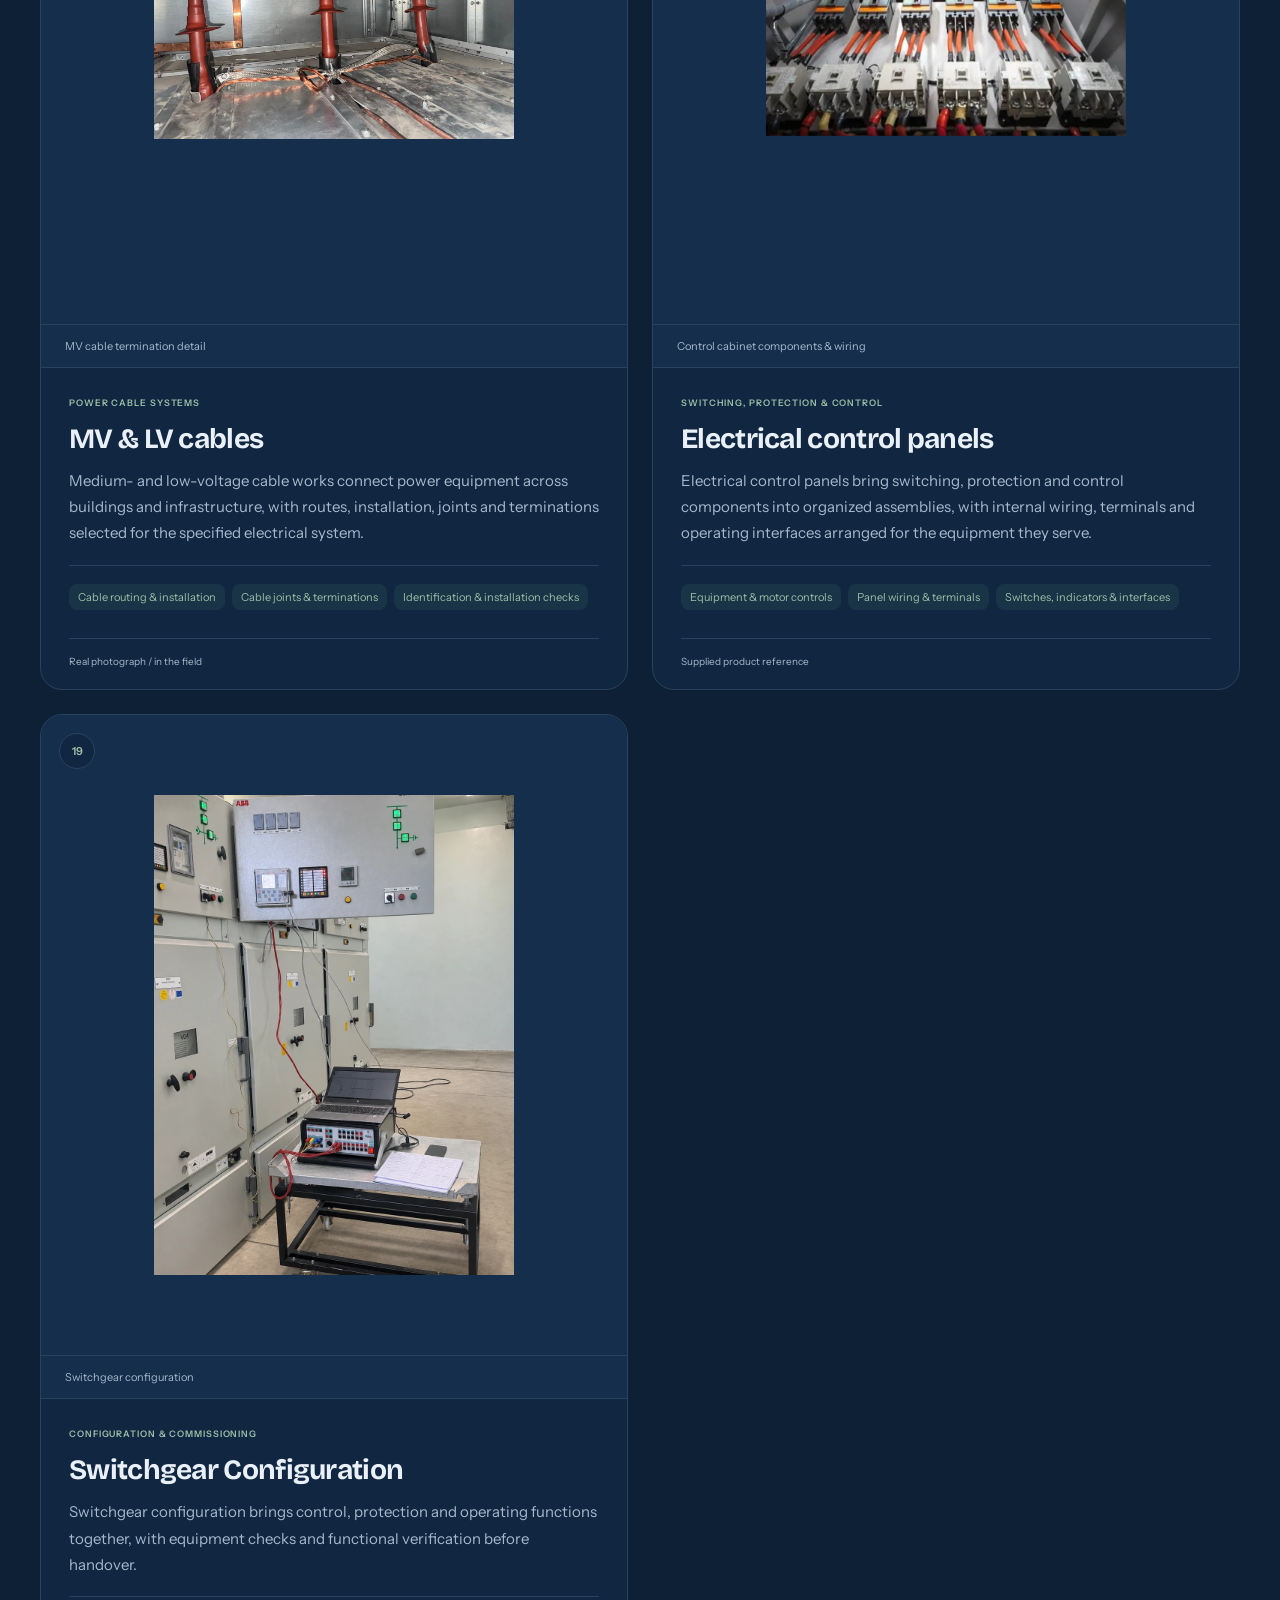
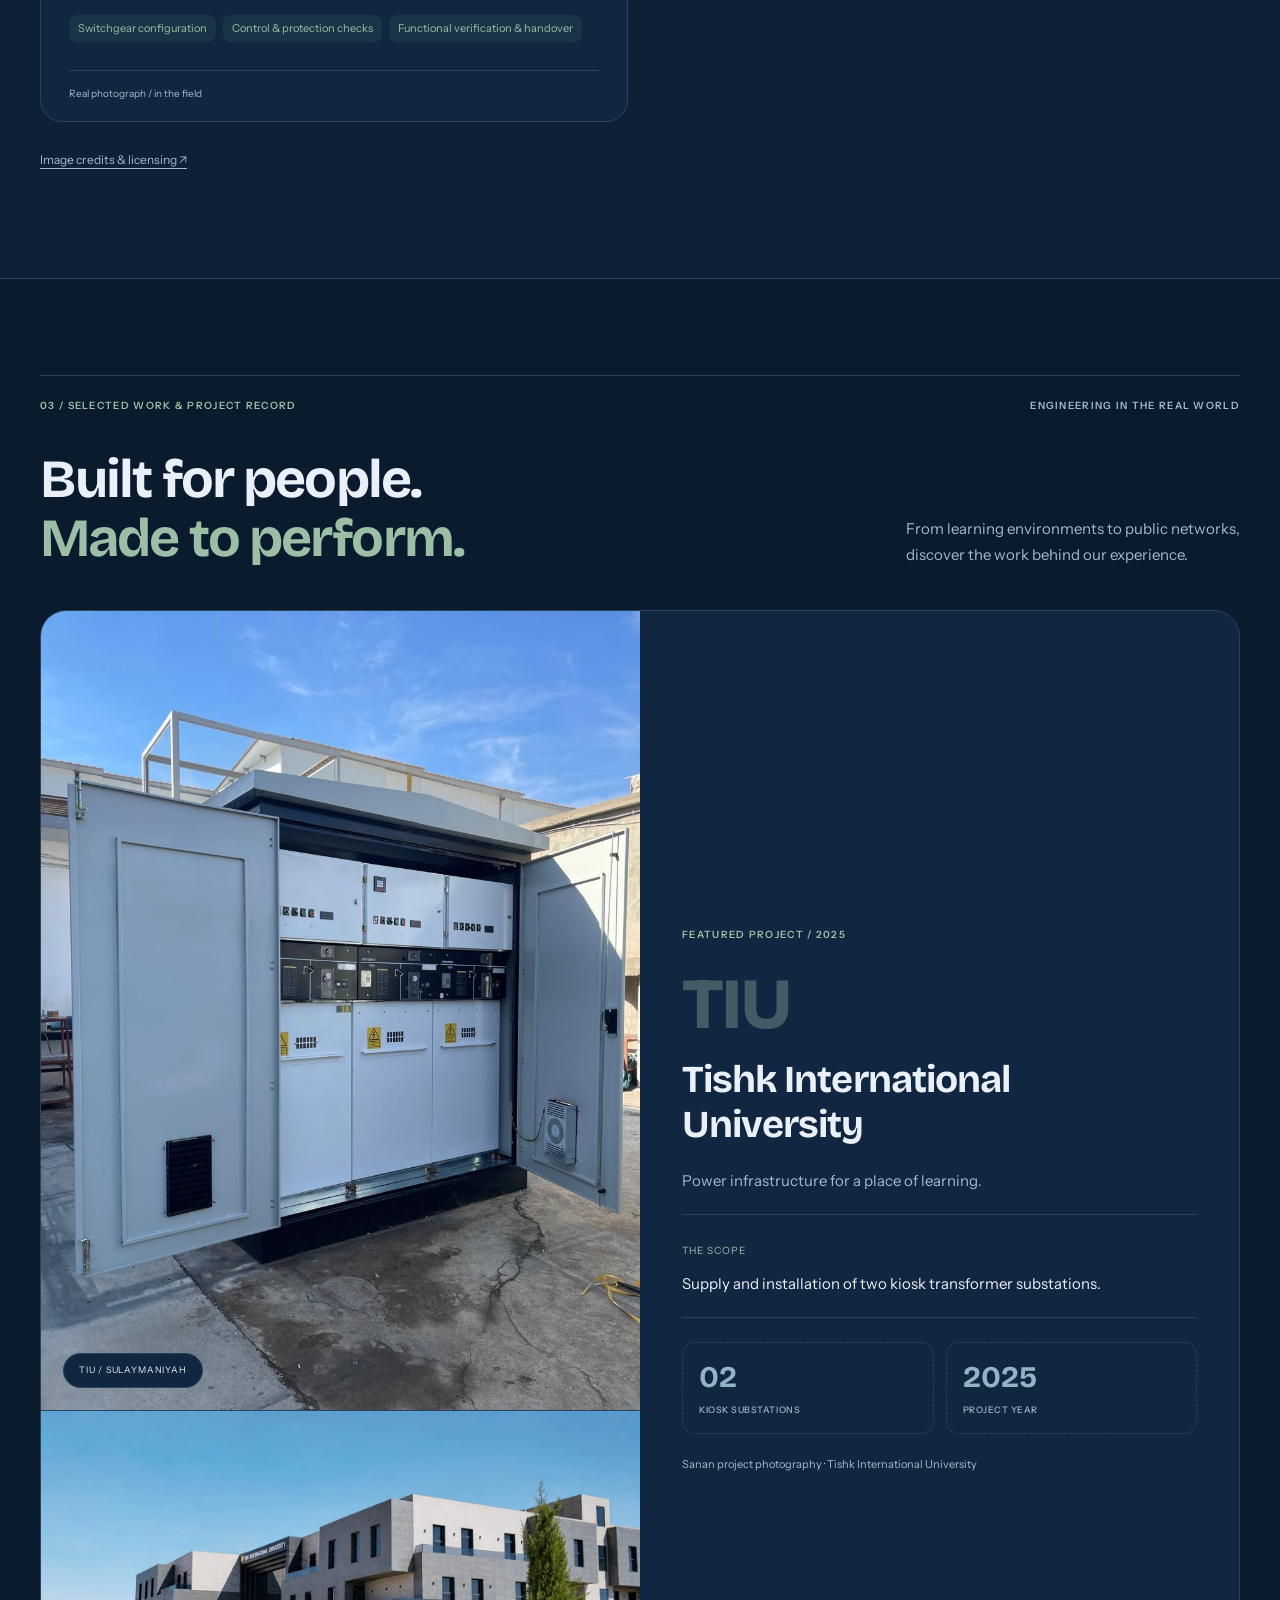
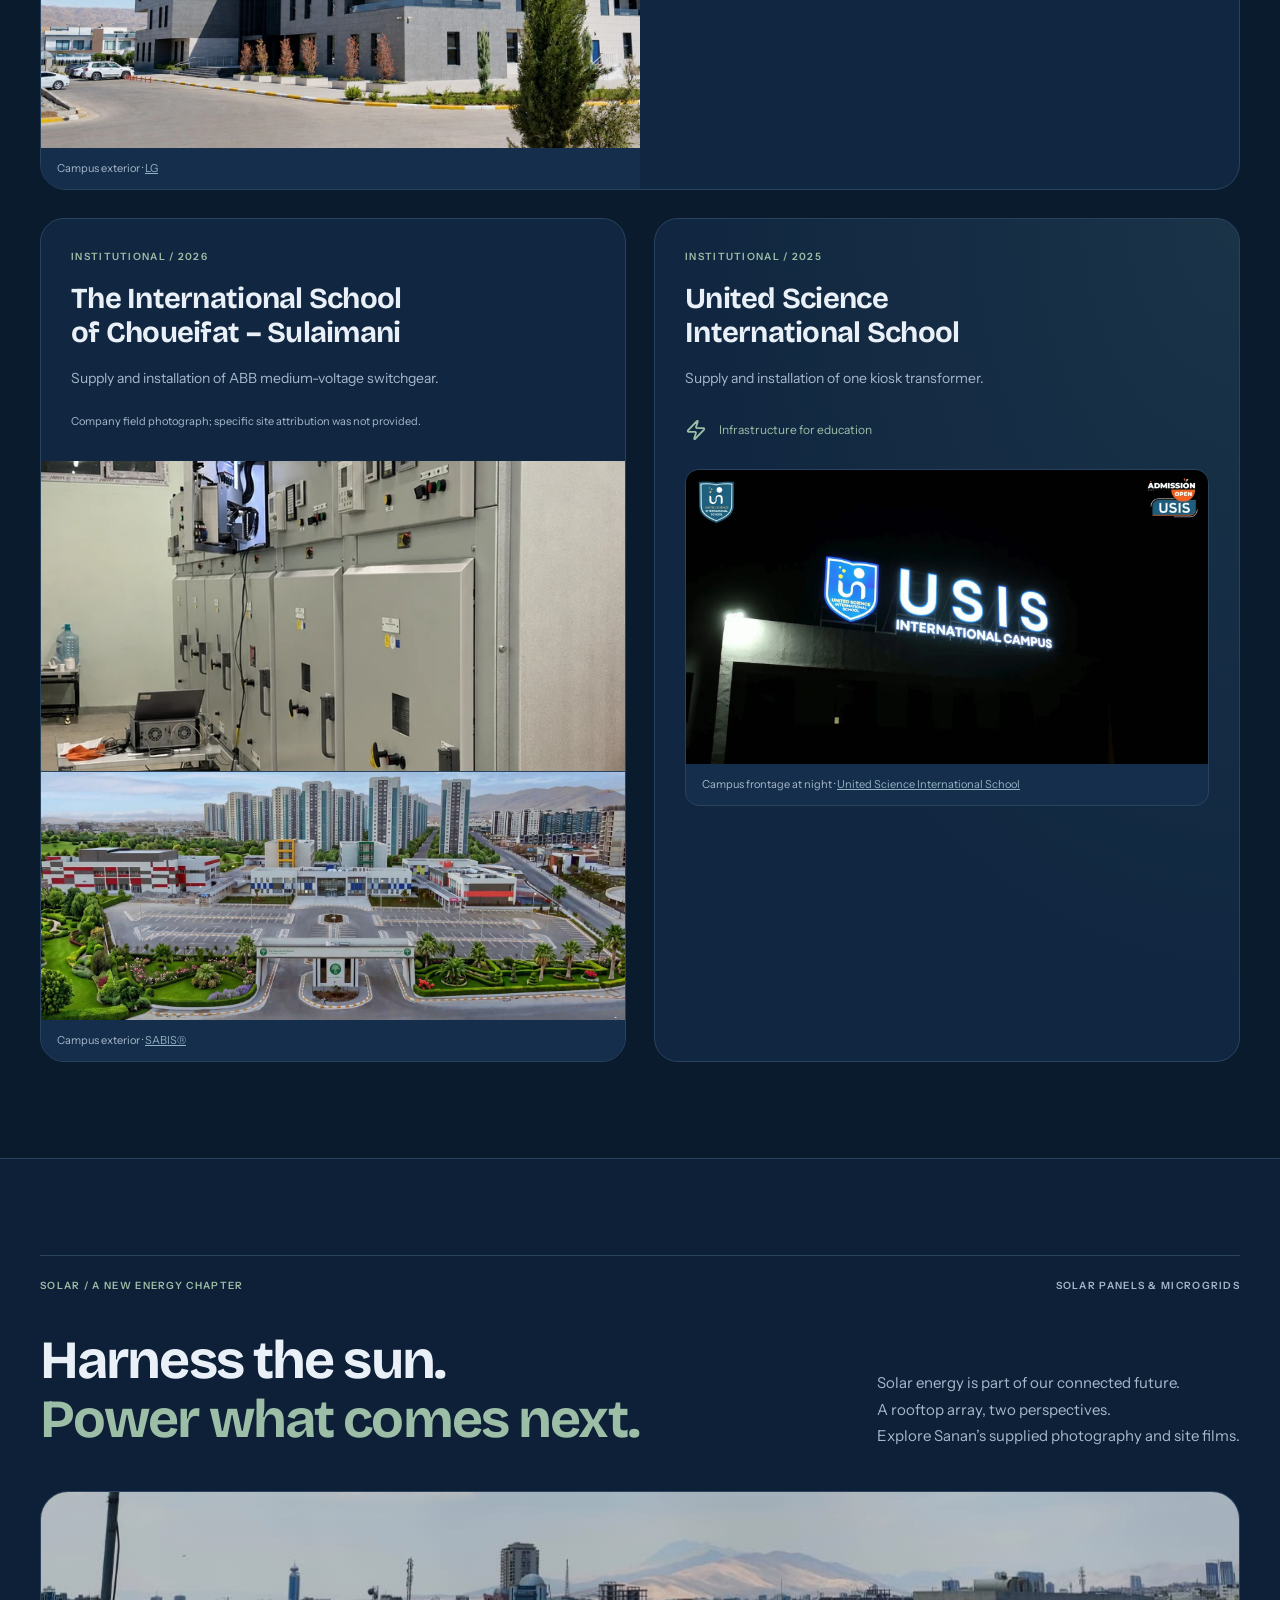
==== commit 8c08c684: "Replace featured campus maps with real photographs and refine service wording" ====
--- a/index.html
+++ b/index.html
@@ -1,7 +1,7 @@
-<!doctype html><html lang="en" data-theme="dark"><head><meta charset="UTF-8"/><meta name="viewport" content="width=device-width, initial-scale=1.0"/><meta name="theme-color" content="#0b1b2e"/><meta name="description" content="Sanan Company â€” electrical infrastructure and general contracting in Sulaymaniyah, Iraq. Feeder networks, substations, switchgear, street lighting, solar and microgrids."/><title>Sanan Company â€” Powering places. Connecting futures.</title>
-  <script src="./theme.js?v=6"></script>
-  <script type="module" crossorigin src="./index--Sv_ok5p.js?v=portrait-20261121"></script>
-  <script src="./navigation.js?v=1" defer></script>
-  <link rel="stylesheet" href="./portfolio-style.css?v=portrait-20261121">
-  <script src="./portfolio-motion.js?v=1" defer></script>
-</head><body><div id="root"></div></body></html>
+<!doctype html><html lang="en" data-theme="dark"><head><meta charset="UTF-8"/><meta name="viewport" content="width=device-width, initial-scale=1.0"/><meta name="theme-color" content="#0b1b2e"/><meta name="description" content="Sanan Company â€” electrical infrastructure and general contracting in Sulaymaniyah, Iraq. Feeder networks, substations, switchgear, street lighting, solar and microgrids."/><title>Sanan Company â€” Powering places. Connecting futures.</title>
+  <script src="./theme.js?v=6"></script>
+  <script type="module" crossorigin src="./index--Sv_ok5p.js?v=campus-20261121"></script>
+  <script src="./navigation.js?v=1" defer></script>
+  <link rel="stylesheet" href="./portfolio-style.css?v=campus-20261121">
+  <script src="./portfolio-motion.js?v=1" defer></script>
+</head><body><div id="root"></div></body></html>
--- a/portfolio-style.css
+++ b/portfolio-style.css
@@ -1,554 +1,554 @@
-/* Sanan / engineering portfolio. Presentation only; original React content retained. */
-@import url('./portfolio-fonts.css');
-
-:root {
-  --bg:#f3f5f2; --surface:#fff; --surface-2:#e8eee8; --ink:#0f2740;
-  --muted:#55677b; --line:#d3ddd6; --accent:#2e684e; --accent-hover:#23513d;
-  --blue:#315c77; --glow:rgba(46,104,78,.10); --on-accent:#fff;
-  --header:rgba(243,245,242,.93); --shadow:0 24px 60px -40px rgba(15,39,64,.3);
-  --gutter:max(24px,calc((100vw - 1200px)/2));
-  --paper:var(--bg); --lime:var(--accent); color-scheme:light;
-  font-family:'Instrument Sans',Arial,sans-serif; font-synthesis:none;
-  background:var(--bg); color:var(--ink);
-}
-html[data-theme='dark'] {
-  --bg:#0b1b2e; --surface:#112741; --surface-2:#142e4b; --ink:#eaf0f7;
-  --muted:#a7b8cc; --line:#29435e; --accent:#9cbea6; --accent-hover:#b4ceb8;
-  --blue:#93b4c5; --glow:rgba(104,157,126,.10); --on-accent:#10243b;
-  --header:rgba(11,27,46,.93); --shadow:0 24px 60px -36px rgba(0,0,0,.5);
-  color-scheme:dark;
-}
-* { box-sizing:border-box; }
-html { scroll-behavior:smooth; scroll-padding-top:var(--section-scroll-offset,108px); }
-body { margin:0; background:var(--bg); color:var(--ink); font-size:16px; line-height:1.65; }
-button,input { font:inherit; }
-button,a,input,summary { -webkit-tap-highlight-color:transparent; }
-button { cursor:pointer; color:inherit; border:0; }
-a { color:inherit; text-decoration:none; }
-img { display:block; width:100%; }
-svg { flex-shrink:0; }
-figure,p,h1,h2,h3,h4 { margin:0; }
-h1,h2,h3,h4 { font-family:'Bricolage Grotesque',Arial,sans-serif; text-wrap:balance; }
-h1 { font-size:clamp(48px,6.2vw,82px); font-weight:800; line-height:1.04; letter-spacing:-.045em; }
-h2 { font-size:clamp(34px,4.2vw,54px); font-weight:700; line-height:1.1; letter-spacing:-.035em; }
-h3 { font-size:27px; font-weight:700; line-height:1.18; letter-spacing:-.025em; }
-h4 { font-size:21px; font-weight:600; line-height:1.3; }
-h1 span,h2 em { color:var(--accent); font-style:normal; }
-p { line-height:1.75; }
-::selection { background:var(--accent); color:var(--on-accent); }
-:focus-visible { outline:3px solid var(--blue); outline-offset:5px; }
-.skip { position:fixed; top:-100px; left:16px; padding:12px 22px; background:var(--accent); color:var(--on-accent); border-radius:12px; z-index:100; }
-.skip:focus { top:12px; }
-.section { padding:96px var(--gutter); }
-.section-label { display:flex; justify-content:space-between; align-items:center; gap:24px; margin-bottom:36px; padding-top:22px; border-top:1px solid var(--line); font-size:10px; font-weight:600; letter-spacing:.13em; line-height:1.65; }
-.section-label > span:first-child { color:var(--accent); }
-.section-label > span:last-child { color:var(--muted); }
-.section-heading { display:flex; align-items:flex-end; justify-content:space-between; gap:42px; margin-bottom:42px; }
-.section-heading > p { max-width:365px; color:var(--muted); font-size:15px; }
-.eyebrow,.card-meta { display:flex; align-items:center; gap:10px; color:var(--accent); font-size:10px; font-weight:600; letter-spacing:.13em; line-height:1.65; }
-.eyebrow i,.live-dot,.reality-line { display:inline-block; width:6px; height:6px; border-radius:50%; background:var(--accent); box-shadow:0 0 0 5px var(--glow); flex-shrink:0; }
-.button,.header-cta { display:inline-flex; align-items:center; justify-content:space-between; gap:24px; min-height:48px; padding:13px 23px; border:1px solid var(--accent); border-radius:999px; background:var(--accent); color:var(--on-accent); font-size:13px; font-weight:600; transition:background .2s,transform .2s,box-shadow .2s; }
-.button:hover,.header-cta:hover { background:var(--accent-hover); transform:translateY(-2px); box-shadow:0 8px 24px -12px var(--accent); }
-.text-link { display:inline-flex; gap:20px; align-items:center; min-height:44px; color:var(--accent); border-bottom:1px solid var(--accent); font-size:14px; font-weight:600; padding:8px 0; }
-.text-link:hover { color:var(--accent-hover); }
-.source-note { max-width:950px; margin-top:26px; font-size:12px; line-height:1.75; color:var(--muted); }
-
-/* Calm, persistent navigation with explicit appearance controls. */
-header { position:sticky; top:0; z-index:30; display:flex; align-items:center; justify-content:space-between; gap:24px; min-height:88px; padding:8px var(--gutter); background:var(--header); border-bottom:1px solid var(--line); backdrop-filter:blur(18px); -webkit-backdrop-filter:blur(18px); }
-.brand { display:flex; align-items:center; flex-shrink:0; }
-.brand .official-logo { width:180px; height:66px; object-fit:contain; }
-header nav { display:flex; gap:24px; align-items:center; }
-header nav a { position:relative; color:var(--muted); min-height:44px; padding:12px 0; font-size:13px; font-weight:500; }
-header nav a::after { content:''; position:absolute; left:0; bottom:5px; width:0; height:2px; border-radius:2px; background:var(--accent); transition:width .2s; }
-header nav a:hover,header nav a[aria-current='location'] { color:var(--ink); }
-header nav a:hover::after,header nav a[aria-current='location']::after { width:100%; }
-header nav a[aria-current='location'] { font-weight:700; }
-.header-cta { min-height:44px; font-size:12px; gap:20px; padding:11px 19px; white-space:nowrap; }
-.menu-toggle { display:none; background:var(--surface); border:1px solid var(--line); border-radius:50%; width:44px; height:44px; padding:10px; }
-.theme-control { display:flex; align-items:center; flex-shrink:0; }
-.theme-control-heading { display:none; }
-.theme-choices { display:flex; padding:3px; gap:2px; border:1px solid var(--line); border-radius:999px; background:var(--surface); }
-.theme-choice { display:flex; align-items:center; justify-content:center; gap:6px; padding:8px 11px; min-height:38px; border-radius:999px; background:transparent; color:var(--muted); font-size:11px; font-weight:600; }
-.theme-choice:hover { color:var(--ink); }
-.theme-choice[aria-pressed='true'] { background:var(--accent); color:var(--on-accent); }
-
-/* The portfolio's engineering grid and sculpted photo treatment. */
-.hero { position:relative; isolation:isolate; display:grid; grid-template-columns:1.15fr 1fr; gap:0 7%; padding:32px var(--gutter) 12px; }
-.hero::before { content:''; position:absolute; inset:0; z-index:-2; background-image:linear-gradient(var(--line) 1px,transparent 1px),linear-gradient(90deg,var(--line) 1px,transparent 1px); background-size:52px 52px; opacity:.3; mask-image:linear-gradient(transparent,#000 20%,#000 65%,transparent); }
-.hero::after { content:''; position:absolute; inset:0; z-index:-1; background:radial-gradient(ellipse at 80% 35%,var(--glow),transparent 65%); pointer-events:none; }
-.hero-top { grid-column:1/-1; display:flex; justify-content:space-between; gap:24px; align-items:center; margin-bottom:38px; }
-.hero-top .eyebrow { color:var(--muted); font-size:9px; }
-.hero-place { color:var(--muted); font-size:9px; letter-spacing:.08em; text-align:right; }
-.hero-place span { display:inline-block; margin-left:14px; }
-.hero-heading { align-self:center; padding:20px 0 42px; }
-.hero h1 span { display:block; }
-.hero-intro { margin-top:30px; display:flex; align-items:center; justify-content:space-between; gap:24px; max-width:440px; }
-.hero-intro p { color:var(--muted); font-size:16px; max-width:335px; }
-.circle-link { display:grid; place-items:center; flex-shrink:0; width:52px; height:52px; border-radius:50%; color:var(--accent); background:var(--surface); border:1px solid var(--line); transition:transform .2s,border-color .2s; }
-.circle-link:hover { transform:translateY(3px); border-color:var(--accent); }
-.hero-photo { position:relative; align-self:center; height:520px; border-radius:150px 150px 28px 28px; border:1px solid var(--accent); background:#112741; box-shadow:var(--shadow); overflow:hidden; color:#fff; }
-.hero-photo > img { width:100%; height:100%; object-fit:cover; object-position:50% 45%; }
-.hero-photo .image-shade { position:absolute; inset:0; background:linear-gradient(180deg,rgba(5,17,29,.45),transparent 25%,rgba(5,17,29,.15) 40%,rgba(5,17,29,.96)); }
-.photo-copy { position:absolute; bottom:78px; left:32px; right:28px; }
-.photo-copy .eyebrow { color:#b4ceb8; font-size:9px; }
-.photo-copy h2 { font-size:34px; margin:12px 0 20px; line-height:1.08; letter-spacing:-.02em; }
-.photo-copy .button { background:#9cbea6; color:#10243b; border-color:#9cbea6; font-size:12px; min-height:44px; padding:11px 19px; }
-.photo-caption { position:absolute; bottom:24px; left:32px; right:90px; font-size:8px; letter-spacing:.08em; line-height:1.7; color:#eaf0f7; }
-.photo-caption .live-dot { background:#9cbea6; box-shadow:none; margin-right:7px; }
-.photo-caption small { display:block; font-size:10px; color:#c7d2df; letter-spacing:0; }
-.photo-index { position:absolute; bottom:27px; right:27px; font:700 23px 'Bricolage Grotesque',sans-serif; color:#b4ceb8; }
-.photo-index span { display:block; margin-top:4px; font:500 7px 'Instrument Sans',sans-serif; letter-spacing:.08em; }
-.hero-bottom { grid-column:1/-1; display:grid; grid-template-columns:1.3fr 1fr 1fr 1fr; align-items:center; background:var(--surface); border:1px solid var(--line); border-radius:22px; margin-top:48px; box-shadow:var(--shadow); }
-.hero-bottom > * { padding:26px 28px; min-width:0; }
-.hero-bottom > div,.hero-bottom > a { border-left:1px solid var(--line); }
-.hero-bottom p { font-size:12px; color:var(--muted); }
-.hero-bottom strong { display:block; font:700 38px/1.15 'Bricolage Grotesque',sans-serif; color:var(--accent); letter-spacing:-.035em; }
-.hero-bottom strong small { font-size:17px; }
-.hero-bottom div span { display:block; color:var(--muted); font-size:11px; margin-top:6px; }
-.hero-bottom > a { display:flex; align-items:center; justify-content:space-between; gap:12px; font-size:13px; font-weight:600; color:var(--ink); }
-.hero-bottom > a:hover { color:var(--accent); }
-
-/* Company history and people. */
-.about-grid { display:grid; grid-template-columns:1fr 1fr; gap:9%; margin-bottom:48px; }
-.about-grid p { color:var(--muted); margin-bottom:18px; font-size:15px; }
-.about-grid .lead { color:var(--ink); font-size:21px; line-height:1.5; }
-.about-feature { display:grid; grid-template-columns:1.1fr 1fr; gap:9%; align-items:center; }
-.team-photo { height:420px; position:relative; }
-.team-photo img { height:100%; object-fit:cover; object-position:center 45%; border:1px solid var(--line); border-radius:24px; }
-.team-photo > span { position:absolute; bottom:20px; left:20px; padding:9px 16px; font-size:9px; letter-spacing:.09em; border:1px solid var(--line); border-radius:999px; background:var(--surface); color:var(--ink); }
-.timeline { border-left:2px solid var(--line); padding-left:30px; margin-left:8px; }
-.timeline > div { position:relative; padding:0 0 26px; }
-.timeline > div::before { content:''; position:absolute; left:-39px; top:4px; width:16px; height:16px; background:var(--bg); border:3px solid var(--accent); border-radius:50%; }
-.timeline > div > span { color:var(--accent); font-size:12px; font-weight:600; }
-.timeline h3 { font-size:23px; margin:7px 0; }
-.timeline p { color:var(--muted); font-size:14px; }
-.timeline details { border-top:1px solid var(--line); padding-top:16px; }
-.timeline summary { cursor:pointer; display:flex; justify-content:space-between; align-items:center; gap:20px; font-size:13px; min-height:40px; color:var(--accent); }
-.timeline details p { margin-top:14px; }
-summary::-webkit-details-marker { display:none; }
-
-/* Service cards keep the concept and the original field evidence together. */
-.expertise { background:color-mix(in srgb,var(--surface) 38%,var(--bg)); border-block:1px solid var(--line); }
-.capability-grid { display:grid; grid-template-columns:repeat(2,minmax(0,1fr)); gap:24px; }
-.capability { position:relative; display:grid; grid-template-columns:minmax(0,.85fr) minmax(0,1.15fr); grid-template-rows:185px auto 185px auto; border:1px solid var(--line); border-radius:22px; background:var(--surface); overflow:hidden; min-width:0; transition:border-color .25s,transform .25s,box-shadow .25s; }
-.capability:hover { border-color:var(--accent); box-shadow:var(--shadow); transform:translateY(-4px); }
-.capability-concept { position:relative; grid-column:1; grid-row:1; height:185px; overflow:hidden; background:var(--surface-2); }
-.capability-concept > img,.capability-photo > img { width:100%; height:100%; object-fit:cover; transition:transform .5s; }
-.capability:hover .capability-concept > img { transform:scale(1.035); }
-.capability-concept::after { content:''; position:absolute; inset:45% 0 0; background:linear-gradient(transparent,rgba(5,17,29,.85)); pointer-events:none; }
-.concept-label { position:absolute; bottom:12px; left:14px; right:10px; z-index:1; color:#fff; font-size:8px; letter-spacing:.07em; line-height:1.6; }
-.capability-number { position:absolute; z-index:1; top:14px; left:14px; width:32px; height:32px; display:grid; place-items:center; border:1px solid rgba(255,255,255,.45); border-radius:50%; background:rgba(11,27,46,.85); color:#b4ceb8; font-size:11px; }
-.capability-content { grid-column:2; grid-row:1/5; align-self:center; padding:26px; min-width:0; }
-.capability-content .eyebrow { font-size:9px; letter-spacing:.1em; }
-.capability-content h3 { font-size:25px; margin:12px 0; }
-.capability-content > p { color:var(--muted); font-size:14px; }
-.capability-content ul { padding:18px 0 0; margin:18px 0 0; list-style:none; display:flex; flex-wrap:wrap; gap:7px; border-top:1px solid var(--line); }
-.capability-content li { padding:5px 9px; border-radius:8px; background:var(--glow); color:var(--accent); font-size:11px; line-height:1.5; }
-.reality-label { grid-column:1; grid-row:2; display:flex; align-items:center; gap:8px; padding:13px 14px; background:var(--surface-2); color:var(--muted); font-size:8px; letter-spacing:.05em; line-height:1.55; }
-.reality-label svg { margin-left:auto; width:12px; }
-.reality-line { width:5px; height:5px; box-shadow:none; }
-.capability-photo { grid-column:1; grid-row:3; height:185px; overflow:hidden; background:#081523; }
-.capability-5 .capability-photo > img { object-fit:contain; }
-.capability-source { grid-column:1; grid-row:4; background:var(--surface-2); }
-.capability-source:empty { min-height:0; }
-.photo-credit { display:block; padding:10px 14px; color:var(--muted); font-size:10px; line-height:1.6; }
-.photo-credit:hover { color:var(--accent); }
-.capability-video { grid-column:1/-1; padding:20px; border-top:1px solid var(--line); }
-.capability-video .eyebrow { margin-bottom:12px; }
-.capability-video video { width:100%; display:block; max-height:380px; object-fit:contain; background:#081523; border-radius:14px; }
-
-/* Featured projects: generous media, copper labels and dashed metric tiles. */
-.project-editorial { display:grid; grid-template-columns:1fr 1fr; gap:28px; }
-.tiu-feature { grid-column:1/-1; display:grid; grid-template-columns:1fr 1fr; border:1px solid var(--line); border-radius:26px; overflow:hidden; background:var(--surface); }
-.project-location-pair { min-width:0; display:grid; grid-template-rows:1fr auto; }
-.project-photo { position:relative; min-height:360px; }
-.project-photo img { height:100%; object-fit:cover; object-position:center 55%; }
-.project-photo-label { position:absolute; left:22px; bottom:22px; border:1px solid var(--line); border-radius:999px; padding:9px 15px; color:var(--ink); background:var(--surface); font-size:9px; letter-spacing:.09em; }
-.project-story { padding:42px; display:flex; flex-direction:column; justify-content:center; }
-.project-story .project-letter { font:800 72px/1 'Bricolage Grotesque',sans-serif; letter-spacing:-.04em; color:var(--accent); opacity:.35; margin:25px 0 18px; }
-.project-story h3 { font-size:38px; }
-.project-story > p { color:var(--muted); margin:20px 0; font-size:15px; }
-.project-scope { padding:20px 0; border-block:1px solid var(--line); }
-.project-scope > span { color:var(--accent); font-size:10px; letter-spacing:.1em; }
-.project-scope p { margin-top:9px; font-size:15px; }
-.project-specs { display:grid; grid-template-columns:1fr 1fr; gap:12px; margin-top:24px; }
-.project-specs > span { padding:16px; border:1px dashed var(--line); border-radius:13px; font:700 30px/1.2 'Bricolage Grotesque',sans-serif; color:var(--blue); }
-.project-specs small { display:block; font:500 9px/1.6 'Instrument Sans',sans-serif; color:var(--muted); letter-spacing:.06em; margin-top:8px; }
-.photo-note { display:block; margin-top:22px; color:var(--muted); font-size:11px; line-height:1.6; }
-.school-feature,.school-text-feature { border:1px solid var(--line); border-radius:24px; overflow:hidden; background:var(--surface); }
-.school-feature > div:first-child { padding:30px; }
-.school-feature h3,.school-text-feature h3 { font-size:29px; margin-top:16px; }
-.school-feature p,.school-text-feature p { color:var(--muted); margin-top:16px; font-size:14px; }
-.school-location-pair > img { height:310px; width:100%; object-fit:cover; object-position:center 45%; }
-.school-text-feature { display:flex; flex-direction:column; padding:30px; background:radial-gradient(ellipse at 100% 0,var(--glow),transparent 65%),var(--surface); }
-.project-line { display:flex; gap:12px; align-items:center; color:var(--accent); margin-top:28px; font-size:12px; }
-.project-satellite { background:var(--surface-2); border-top:1px solid var(--line); min-width:0; }
-.project-satellite > span { display:block; padding:12px 16px; font-size:8px; color:var(--muted); letter-spacing:.12em; }
-.project-satellite iframe { display:block; border:0; width:100%; height:220px; }
-.project-satellite > a { display:flex; align-items:center; justify-content:space-between; gap:14px; padding:13px 16px; font-size:12px; color:var(--blue); min-height:48px; }
-.project-satellite > a:hover { text-decoration:underline; }
-.school-text-feature > .project-satellite { margin-top:28px; border:1px solid var(--line); border-radius:14px; overflow:hidden; }
-
-/* Solar remains immediately above the archive. */
-.solar-showcase { background:color-mix(in srgb,var(--surface) 45%,var(--bg)); border-block:1px solid var(--line); }
-.solar-story-grid { display:grid; grid-template-columns:1fr; gap:26px; }
-.solar-panorama { position:relative; height:490px; border:1px solid var(--line); border-radius:28px; overflow:hidden; background:#112741; }
-.solar-panorama > img { height:100%; object-fit:cover; object-position:center 78%; }
-.solar-panorama::after { content:''; position:absolute; inset:0; background:linear-gradient(transparent 25%,rgba(5,17,29,.88)); }
-.solar-panorama figcaption { position:absolute; z-index:1; bottom:32px; left:34px; right:28px; color:#fff; }
-.solar-panorama figcaption > span { color:#b4ceb8; font-size:10px; letter-spacing:.1em; }
-.solar-panorama h3 { font-size:34px; margin-top:12px; }
-.solar-panorama p { font-size:14px; color:#d9e1eb; margin-top:10px; }
-.solar-films { display:grid; grid-template-columns:1fr 1fr; gap:26px; }
-.solar-films figure { border:1px solid var(--line); border-radius:22px; padding:10px; background:var(--surface); overflow:hidden; }
-.solar-films video { display:block; width:100%; height:380px; background:#081523; object-fit:contain; border-radius:14px; }
-.solar-films figcaption { font-size:17px; padding:20px 16px 14px; }
-.solar-films figcaption > span { display:block; color:var(--accent); font-size:9px; letter-spacing:.1em; margin-bottom:7px; }
-.solar-bottom { display:flex; align-items:center; justify-content:space-between; gap:28px; border:1px solid var(--line); border-radius:20px; background:var(--surface); padding:28px; margin-top:26px; }
-.solar-bottom > div { display:flex; align-items:center; gap:20px; }
-.solar-bottom > div > svg { color:var(--accent); }
-.solar-bottom h3 { font-size:23px; }
-.solar-bottom p { font-size:14px; color:var(--muted); margin-top:7px; }
-
-/* Searchable project archive. */
-.archive { margin:0; }
-.archive-top { display:flex; align-items:center; justify-content:space-between; gap:28px; }
-.archive-top h3 { font-size:38px; }
-.archive-top h3 span { display:inline-block; font:600 12px/1.4 'Instrument Sans',sans-serif; vertical-align:middle; padding:7px 11px; margin-left:8px; color:var(--accent); background:var(--glow); border-radius:999px; }
-.search { display:flex; align-items:center; gap:12px; padding:13px 17px; border:1px solid var(--line); border-radius:999px; background:var(--surface); min-width:340px; color:var(--muted); }
-.search:focus-within { border-color:var(--blue); outline:2px solid var(--blue); outline-offset:3px; }
-.search input { width:100%; min-width:0; border:0; outline:none; background:transparent; color:var(--ink); font-size:14px; }
-.search input::placeholder { color:var(--muted); opacity:1; }
-.filters { display:flex; flex-wrap:wrap; gap:9px; margin:28px 0; }
-.filters button { border:1px solid var(--line); background:var(--surface); color:var(--muted); border-radius:999px; min-height:44px; padding:10px 20px; font-size:13px; transition:background .2s,border-color .2s; }
-.filters button:hover { border-color:var(--accent); }
-.filters button.selected { color:var(--on-accent); background:var(--accent); border-color:var(--accent); }
-.project-records { display:grid; grid-template-columns:repeat(3,minmax(0,1fr)); gap:20px; }
-.record-card { display:flex; flex-direction:column; min-width:0; padding:22px; border:1px solid var(--line); border-radius:20px; background:var(--surface); transition:border-color .2s; }
-.record-card:hover { border-color:var(--accent); }
-.record-card > div:first-child { display:flex; align-items:center; justify-content:space-between; gap:12px; font-size:9px; color:var(--muted); }
-.record-card > div:first-child > span:first-child { color:var(--accent); font-size:12px; font-weight:600; }
-.record-card h4 { margin:16px 0 10px; }
-.record-card > p { flex:1; font-size:13px; color:var(--muted); }
-.record-card > .project-satellite { margin-top:22px; border:1px solid var(--line); border-radius:12px; overflow:hidden; }
-.record-card .project-satellite iframe { height:170px; }
-.record-card .project-satellite > span { font-size:7px; padding:10px 12px; }
-.record-card .project-satellite > a { font-size:11px; padding:12px; }
-.archive-bottom { display:flex; justify-content:space-between; gap:20px; margin-top:22px; color:var(--muted); font-size:12px; }
-.empty { padding:30px; color:var(--muted); }
-
-/* Field gallery and ongoing work. */
-.public-work { background:var(--surface); border-block:1px solid var(--line); }
-.public-grid { display:grid; grid-template-columns:1fr 1fr; gap:9%; align-items:center; }
-.public-copy .pill { display:inline-block; padding:7px 14px; border:1px solid var(--line); border-radius:999px; font-size:9px; color:var(--accent); letter-spacing:.07em; margin-bottom:22px; }
-.public-copy > p { color:var(--muted); font-size:15px; margin-top:22px; }
-.public-copy .kurdish { color:var(--ink); font-size:20px; margin:24px 0 12px; }
-.public-copy .small { font-size:12px; margin:0; }
-.gallery-controls { display:flex; align-items:center; gap:22px; margin-top:30px; }
-.gallery-controls button { display:grid; place-items:center; border:1px solid var(--line); background:var(--bg); border-radius:50%; width:46px; height:46px; transition:background .2s; }
-.gallery-controls button:hover { background:var(--accent); color:var(--on-accent); }
-.gallery-controls > span { font:700 25px 'Bricolage Grotesque',sans-serif; }
-.gallery-controls > span > span { color:var(--muted); font-size:15px; }
-.public-copy .gallery-title { font-size:12px; margin-top:12px; color:var(--accent); }
-.public-image { position:relative; width:100%; max-width:430px; justify-self:center; padding:10px; background:var(--bg); border:1px solid var(--line); border-radius:24px; overflow:hidden; box-shadow:var(--shadow); }
-.public-image img { width:100%; height:530px; object-fit:contain; border-radius:15px; }
-.public-image > span { position:absolute; top:22px; right:22px; display:flex; align-items:center; gap:8px; border-radius:999px; padding:9px 13px; background:var(--surface); color:var(--ink); font-size:10px; border:1px solid var(--line); }
-.thumbnail-strip { display:flex; gap:10px; overflow-x:auto; padding:8px 2px 14px; margin-top:32px; scrollbar-color:var(--accent) var(--surface-2); scrollbar-width:thin; }
-.thumbnail-strip button { flex-shrink:0; padding:4px; background:var(--bg); border:2px solid transparent; border-radius:12px; }
-.thumbnail-strip button.current { border-color:var(--accent); }
-.thumbnail-strip img { width:63px; height:84px; object-fit:cover; border-radius:7px; }
-.contract-feature { background:radial-gradient(ellipse at 95% 0,var(--glow),transparent 65%),var(--surface); border:1px solid var(--line); border-radius:26px; padding:38px; }
-.contract-intro { max-width:790px; }
-.contract-intro h3 { font-size:clamp(27px,3vw,39px); margin:18px 0; }
-.contract-intro > p { color:var(--muted); }
-.contract-value { padding:22px 0 0; margin:24px 0; border-top:1px dashed var(--line); }
-.contract-value small { display:block; font-size:10px; letter-spacing:.11em; color:var(--muted); }
-.contract-value strong { display:block; color:var(--blue); font:700 clamp(29px,4vw,49px)/1.2 'Bricolage Grotesque',sans-serif; letter-spacing:-.035em; font-variant-numeric:tabular-nums; margin-top:9px; }
-.contract-destinations { display:grid; grid-template-columns:1fr 1fr; gap:14px; list-style:none; padding:22px 0 0; margin:24px 0 0; border-top:1px solid var(--line); }
-.contract-destinations li { display:flex; align-items:flex-start; gap:12px; padding:14px 16px; background:var(--bg); border-radius:12px; font-size:14px; }
-.contract-destinations svg { color:var(--accent); margin-top:3px; }
-.contract-secondary { display:grid; grid-template-columns:1fr 1fr; gap:24px; margin-top:24px; }
-.contract-secondary article { padding:30px; border:1px solid var(--line); border-radius:22px; background:var(--surface); border-left:4px solid var(--accent); }
-.contract-secondary h3 { margin:18px 0; }
-.contract-secondary p { color:var(--muted); }
-.contract-secondary .contract-value strong { font-size:clamp(26px,3vw,36px); }
-.tender-number { color:var(--accent); font-size:21px; }
-.region-links { display:flex; gap:22px; margin-top:20px; }
-.region-links a { display:inline-flex; align-items:center; gap:9px; color:var(--blue); font-size:13px; min-height:44px; }
-
-/* Educational cards, commitments and an inviting contact panel. */
-.insights { background:color-mix(in srgb,var(--surface) 38%,var(--bg)); border-block:1px solid var(--line); }
-.insight-grid { display:grid; grid-template-columns:repeat(4,minmax(0,1fr)); gap:20px; }
-.insight-card { text-align:left; padding:12px 12px 24px; border:1px solid var(--line); border-radius:20px; background:var(--surface); color:var(--ink); transition:transform .25s,border-color .25s; }
-.insight-card:hover { transform:translateY(-4px); border-color:var(--accent); }
-.insight-image { position:relative; height:220px; padding:10px; background:var(--bg); border-radius:12px; overflow:hidden; }
-.insight-image img { height:100%; width:100%; object-fit:contain; transition:transform .4s; }
-.insight-card:hover img { transform:scale(1.035); }
-.insight-image > span { position:absolute; left:9px; top:9px; background:var(--surface); border:1px solid var(--line); color:var(--accent); padding:5px 9px; border-radius:999px; font-size:9px; }
-.insight-card h3 { display:flex; align-items:center; justify-content:space-between; gap:10px; font-size:20px; margin:20px 10px 12px; }
-.insight-card h3 svg { width:18px; color:var(--accent); }
-.insight-card p { margin:0 10px; font-size:13px; color:var(--muted); }
-.insight-card small { display:block; margin:20px 10px 0; font-size:9px; letter-spacing:.09em; color:var(--accent); }
-.commitment { background:var(--surface); border-bottom:1px solid var(--line); }
-.commitment h2 { max-width:900px; margin:24px 0 34px; }
-.commitment > div { display:grid; grid-template-columns:repeat(4,1fr); gap:16px; }
-.commitment > div > span { display:flex; align-items:center; gap:12px; padding:18px; border-radius:14px; border:1px solid var(--line); font-size:13px; }
-.commitment svg { color:var(--accent); }
-.contact-grid { display:grid; grid-template-columns:1.1fr 1fr; gap:8%; padding:48px; border:1px solid var(--line); border-radius:30px; background:radial-gradient(ellipse at 0 0,var(--glow),transparent 65%),var(--surface); align-items:center; box-shadow:var(--shadow); }
-.contact h2 { font-size:clamp(38px,4.6vw,60px); }
-.contact-mail { display:flex; align-items:center; gap:18px; width:fit-content; max-width:100%; padding-bottom:10px; margin-top:28px; border-bottom:1px solid var(--line); font-size:clamp(15px,1.7vw,22px); }
-.contact-mail:hover { color:var(--accent); }
-.copy { padding:10px 0; min-height:44px; background:transparent; color:var(--muted); font-size:12px; }
-.copy:hover { color:var(--accent); }
-.contact-details > div { display:flex; gap:18px; margin-bottom:24px; font-size:14px; color:var(--muted); line-height:1.8; }
-.contact-details > div > svg { color:var(--accent); width:22px; margin-top:4px; }
-.contact-details strong { display:block; color:var(--ink); font-weight:600; font-size:15px; margin-bottom:7px; }
-.contact-details span > a { display:flex; align-items:center; gap:9px; width:fit-content; min-height:32px; }
-.contact-details span > a:hover { color:var(--accent); text-decoration:underline; }
-.contact-details .button { margin-top:8px; }
-footer { padding:36px var(--gutter) 24px; display:flex; align-items:center; justify-content:space-between; flex-wrap:wrap; gap:24px; border-top:1px solid var(--line); }
-footer .brand .official-logo { width:200px; height:auto; }
-footer > span { font-size:13px; color:var(--muted); }
-footer > a:last-of-type { display:flex; align-items:center; gap:13px; font-size:12px; color:var(--accent); min-height:44px; }
-.footer-bottom { display:flex; justify-content:space-between; width:100%; gap:20px; padding-top:22px; margin-top:10px; border-top:1px solid var(--line); font-size:10px; color:var(--muted); }
-.lightbox { position:fixed; width:1000px; max-width:95vw; max-height:94dvh; overflow:auto; border:1px solid var(--line); border-radius:20px; padding:16px; background:var(--surface); color:var(--ink); box-shadow:0 30px 100px #0008; }
-.lightbox::backdrop { background:rgba(5,12,22,.9); backdrop-filter:blur(10px); }
-.lightbox-bar { display:flex; justify-content:space-between; align-items:center; gap:16px; font-size:13px; margin-bottom:12px; }
-.lightbox-bar button { display:grid; place-items:center; width:44px; height:44px; border:1px solid var(--line); border-radius:50%; background:var(--bg); }
-.lightbox > img { width:100%; max-height:74dvh; object-fit:contain; border-radius:10px; }
-.lightbox > p { font-size:12px; text-align:center; color:var(--muted); padding:14px 10px 5px; }
-.reveal { opacity:1; transform:none; }
-.pf-progress { position:fixed; top:0; left:0; width:100%; height:3px; z-index:60; transform:scaleX(0); transform-origin:left; background:linear-gradient(90deg,var(--accent),var(--blue)); pointer-events:none; }
-.pf-top { position:fixed; right:20px; bottom:20px; z-index:25; display:grid; place-items:center; width:46px; height:46px; border:1px solid var(--line); border-radius:50%; color:var(--accent); background:var(--surface); box-shadow:var(--shadow); opacity:0; visibility:hidden; transform:translateY(10px); transition:opacity .2s,transform .2s,visibility .2s; }
-.pf-top.is-visible { opacity:1; visibility:visible; transform:none; }
-.pf-top:hover { border-color:var(--accent); }
-.pf-motion-ready .pf-enter { opacity:0; transform:translateY(16px); transition:opacity .6s ease,transform .6s ease; }
-.pf-motion-ready .pf-enter.is-visible { opacity:1; transform:none; }
-
-@media (min-width:1440px) { .hero { gap:0 8%; } }
-@media (max-width:1150px) {
-  header { gap:16px; }
-  header nav { gap:18px; }
-  .brand .official-logo { width:155px; }
-  .header-cta { padding-inline:15px; gap:12px; }
-  .theme-choice { padding-inline:9px; }
-  .capability-content { padding:22px; }
-  .capability-content h3 { font-size:23px; }
-  .hero-photo { height:490px; }
-  .hero-bottom > * { padding:24px; }
-  .project-records { grid-template-columns:repeat(2,minmax(0,1fr)); }
-  .insight-grid { grid-template-columns:repeat(2,minmax(0,1fr)); }
-  .insight-image { height:260px; }
-}
-@media (max-width:1000px) {
-  header { display:grid; grid-template-columns:minmax(0,1fr) auto auto; grid-template-rows:66px 52px; min-height:118px; padding-block:0; column-gap:12px; }
-  header > .brand { grid-column:1; grid-row:1; }
-  header > .header-cta { grid-column:2; grid-row:1; }
-  .brand .official-logo { width:160px; height:60px; }
-  .menu-toggle { display:grid; place-items:center; grid-column:3; grid-row:1; }
-  .theme-control { grid-column:1/-1; grid-row:2; width:100%; justify-content:space-between; border-top:1px solid var(--line); padding-block:4px; }
-  .theme-control-heading { display:block; }
-  .section-location-caption { display:block; font-size:8px; letter-spacing:.1em; color:var(--muted); line-height:1.4; }
-  .section-location-name { display:block; font-size:12px; color:var(--accent); line-height:1.4; }
-  .theme-choice { min-height:34px; padding:6px 12px; }
-  header nav { display:none; position:absolute; top:118px; left:0; right:0; max-height:calc(100dvh - 118px); overflow-y:auto; padding:16px var(--gutter) 24px; border-bottom:1px solid var(--line); background:var(--bg); box-shadow:var(--shadow); }
-  header nav.open { display:flex; flex-direction:column; align-items:stretch; gap:4px; }
-  header nav a { padding:12px 16px; font-size:17px; border-radius:12px; }
-  header nav a::after { display:none; }
-  header nav a[aria-current='location'] { background:var(--glow); color:var(--accent); }
-  .hero { gap:0 5%; }
-  .hero h1 { font-size:clamp(45px,6.4vw,64px); }
-  .hero-photo { height:470px; border-radius:120px 120px 24px 24px; }
-  .photo-copy { left:24px; right:24px; }
-  .photo-copy h2 { font-size:31px; }
-  .photo-caption { left:24px; }
-  .hero-bottom { grid-template-columns:1.2fr 1fr 1fr; }
-  .hero-bottom > a { grid-column:1/-1; border-left:0; border-top:1px solid var(--line); padding:16px 24px; }
-  .capability-grid { grid-template-columns:1fr; }
-  .capability { grid-template-columns:.85fr 1.15fr; grid-template-rows:200px auto 200px auto; }
-  .capability-concept,.capability-photo { height:200px; }
-  .capability-content { padding:34px; }
-  .capability-content h3 { font-size:30px; }
-  .capability-content > p { font-size:16px; }
-  .capability-content li { font-size:12px; }
-  .section { padding-block:76px; }
-  .project-story { padding:30px; }
-  .project-story h3 { font-size:31px; }
-  .project-story .project-letter { font-size:58px; }
-  .solar-films video { height:320px; }
-  .commitment > div { grid-template-columns:1fr 1fr; }
-  .contact-grid { padding:34px; gap:5%; }
-}
-@media (max-width:760px) {
-  :root { --gutter:22px; }
-  .section { padding-block:58px; }
-  .section-label { align-items:flex-start; gap:18px; font-size:8px; padding-top:18px; margin-bottom:28px; }
-  .section-label > span:last-child { text-align:right; max-width:40%; }
-  .section-heading { display:block; margin-bottom:30px; }
-  .section-heading > p { margin-top:22px; max-width:100%; font-size:14px; }
-  h2 { font-size:clamp(33px,6vw,44px); }
-  .hero { grid-template-columns:1fr; padding-top:24px; }
-  .hero-top { gap:20px; margin-bottom:24px; }
-  .hero-top .eyebrow { max-width:250px; font-size:8px; }
-  .hero-place { font-size:8px; }
-  .hero-place span { display:block; margin:4px 0 0; }
-  .hero-heading { padding:12px 0 32px; }
-  .hero h1 { font-size:clamp(49px,9vw,72px); max-width:600px; }
-  .hero-intro { max-width:100%; margin-top:24px; }
-  .hero-intro p { max-width:420px; font-size:15px; }
-  .hero-photo { width:100%; max-width:490px; justify-self:center; height:500px; border-radius:120px 120px 24px 24px; }
-  .photo-copy { left:30px; }
-  .photo-copy h2 { font-size:37px; }
-  .photo-caption { left:30px; }
-  .hero-bottom { margin-top:30px; grid-template-columns:1fr 1fr; }
-  .hero-bottom p { grid-column:1/-1; border-bottom:1px solid var(--line); padding:20px 24px; }
-  .hero-bottom > div { border:0; }
-  .hero-bottom > div + div { border-left:1px solid var(--line); }
-  .hero-bottom strong { font-size:34px; }
-  .about-grid,.about-feature { grid-template-columns:1fr; gap:32px; }
-  .about-grid { margin-bottom:32px; }
-  .team-photo { height:400px; }
-  .timeline { margin-top:4px; }
-  .project-editorial,.tiu-feature { grid-template-columns:1fr; }
-  .project-story { order:-1; }
-  .project-location-pair { grid-template-rows:auto auto; }
-  .project-photo { height:360px; min-height:0; }
-  .project-story .project-letter { font-size:48px; }
-  .project-story h3 { font-size:34px; }
-  .school-feature h3,.school-text-feature h3 { font-size:29px; }
-  .solar-panorama { height:430px; border-radius:22px; }
-  .solar-panorama figcaption { left:25px; bottom:25px; }
-  .solar-panorama h3 { font-size:28px; }
-  .solar-films { grid-template-columns:1fr; gap:22px; }
-  .solar-films video { height:390px; }
-  .solar-bottom { flex-direction:column; align-items:flex-start; padding:25px; }
-  .solar-bottom > div { align-items:flex-start; }
-  .solar-bottom > div > svg { margin-top:5px; }
-  .solar-bottom .button { width:100%; }
-  .archive-top { display:block; }
-  .archive-top h3 { font-size:33px; }
-  .search { min-width:0; width:100%; margin-top:24px; }
-  .filters { margin-block:22px; gap:8px; }
-  .filters button { padding:9px 15px; font-size:12px; }
-  .project-records { grid-template-columns:1fr; }
-  .record-card .project-satellite iframe { height:220px; }
-  .public-grid { grid-template-columns:1fr; gap:30px; }
-  .public-image img { height:auto; max-height:570px; }
-  .contract-feature { padding:26px; }
-  .contract-destinations,.contract-secondary { grid-template-columns:1fr; }
-  .contract-secondary article { padding:26px; }
-  .insight-grid { gap:16px; }
-  .insight-image { height:200px; padding:7px; }
-  .insight-card h3 { font-size:19px; margin-inline:4px; }
-  .insight-card p,.insight-card small { margin-inline:4px; }
-  .commitment > div { gap:12px; }
-  .commitment > div > span { font-size:12px; gap:10px; padding:15px 12px; }
-  .contact-grid { grid-template-columns:1fr; gap:35px; padding:30px; border-radius:24px; }
-  .contact h2 { font-size:46px; }
-  .contact-mail { font-size:clamp(16px,4.5vw,23px); }
-  .footer-bottom { flex-direction:column; gap:10px; }
-  footer > span { width:100%; }
-}
-@media (max-width:480px) {
-  :root { --gutter:18px; }
-  header { column-gap:8px; }
-  .brand .official-logo { width:139px; }
-  .header-cta { padding:10px 14px; gap:10px; font-size:11px; }
-  .menu-toggle { width:42px; height:42px; }
-  .hero h1 { font-size:clamp(44px,11.5vw,55px); }
-  .hero-top .eyebrow { max-width:180px; font-size:7px; letter-spacing:.1em; }
-  .hero-place { max-width:120px; font-size:7px; }
-  .hero-photo { height:460px; border-radius:100px 100px 22px 22px; }
-  .photo-copy { left:24px; right:24px; }
-  .photo-copy h2 { font-size:33px; }
-  .photo-caption { left:24px; right:82px; }
-  .photo-index { right:22px; }
-  .hero-bottom > div { padding:22px; }
-  .capability { display:flex; flex-direction:column; border-radius:20px; }
-  .capability-concept { height:225px; }
-  .capability-content { padding:26px; }
-  .capability-content h3 { font-size:28px; }
-  .capability-content > p { font-size:15px; }
-  .capability-photo { height:260px; }
-  .capability-5 .capability-photo { height:360px; }
-  .concept-label,.reality-label { font-size:9px; }
-  .reality-label { padding:14px 20px; }
-  .capability-source .photo-credit { padding:12px 20px; }
-  .team-photo { height:360px; }
-  .project-story,.school-feature > div:first-child,.school-text-feature { padding:26px; }
-  .project-story h3 { font-size:31px; }
-  .project-specs { gap:10px; }
-  .project-specs > span { padding:14px; }
-  .solar-films video { height:360px; }
-  .insight-grid { grid-template-columns:1fr; }
-  .insight-image { height:290px; }
-  .insight-card { padding:14px 14px 24px; }
-  .insight-card h3 { font-size:24px; margin-inline:10px; }
-  .insight-card p,.insight-card small { margin-inline:10px; }
-  .insight-card p { font-size:14px; }
-  .contact-grid { padding:25px; }
-  .contact h2 { font-size:40px; }
-  .contact-mail { gap:10px; font-size:17px; }
-  .contact-details .button { font-size:12px; gap:15px; padding-inline:18px; }
-  .pf-top { right:14px; bottom:14px; }
-}
-@media (max-width:360px) {
-  .brand .official-logo { width:120px; }
-  .header-cta { padding-inline:11px; gap:6px; }
-  .hero h1 { font-size:42px; }
-  .commitment > div { grid-template-columns:1fr; }
-  .contact-grid { padding:22px; }
-  .contact-mail { font-size:15px; }
-}
-@media (prefers-reduced-motion:reduce) {
-  html { scroll-behavior:auto; }
-  *,*::before,*::after { animation:none!important; transition:none!important; }
-  .pf-motion-ready .pf-enter { opacity:1; transform:none; }
-  .capability:hover,.insight-card:hover,.button:hover,.header-cta:hover { transform:none; }
-}
-
-/* Final contrast and status refinements. */
-/* Match the dark logo to the sage button fill (#9cbea6), preserving its shape and transparency. */
-html[data-theme="dark"] .brand .official-logo { filter:brightness(0) invert(66.640%) sepia(32.373%) saturate(172.168%) hue-rotate(84.986deg) brightness(99.593%); }
-.ongoing-status { display:flex; align-items:center; gap:10px; color:var(--accent); font-size:10px; font-weight:600; letter-spacing:.1em; }
-.ongoing-status i { display:block; width:6px; height:6px; border-radius:50%; background:var(--accent); box-shadow:0 0 0 5px var(--glow); }
-@media(max-width:1000px) {
- header { grid-template-rows:66px 58px; min-height:124px; }
- header nav { top:124px; max-height:calc(100dvh - 124px); }
- .theme-choice { min-height:44px; }
-}
-
-/* Focused service additions, using the same cards, colors and typography. */
-.expertise-services-block { margin-top:56px; scroll-margin-top:var(--section-scroll-offset,108px); }
-.expertise-services-heading { display:flex; justify-content:space-between; align-items:center; gap:28px; border-top:1px solid var(--line); padding-top:28px; margin-bottom:26px; }
-.expertise-services-heading > p { max-width:490px; color:var(--muted); font-size:14px; }
-.capability-service { display:flex; flex-direction:column; }
-.service-photograph { position:relative; background:var(--surface-2); }
-.service-photograph > img { width:100%; height:auto; aspect-ratio:16/10; object-fit:cover; }
-.service-number { position:absolute; left:18px; top:18px; display:grid; place-items:center; width:36px; height:36px; border:1px solid var(--line); border-radius:50%; background:var(--surface); color:var(--accent); font-size:11px; font-weight:600; }
-.service-photograph > figcaption { padding:12px 24px; border-block:1px solid var(--line); color:var(--muted); background:var(--surface-2); font-size:11px; }
-.capability-service .capability-content { align-self:stretch; flex:1; padding:28px; }
-.capability-service .capability-content h3 { font-size:28px; }
-.capability-service .capability-content > p { font-size:15px; }
-.service-photo-credit { display:flex; flex-wrap:wrap; justify-content:space-between; gap:4px 14px; margin:0 28px; padding:14px 0 18px; border-top:1px solid var(--line); color:var(--muted); font-size:10px; line-height:1.8; }
-.service-photo-credit a { text-decoration:underline; text-underline-offset:3px; }
-.service-photo-credit a:hover { color:var(--accent); }
-.service-credit-link { display:inline-flex; align-items:center; min-height:44px; margin-top:16px; color:var(--muted); font-size:12px; text-decoration:underline; text-underline-offset:4px; }
-.service-credit-link:hover { color:var(--accent); }
-.service-bus-duct .service-photograph > img { object-fit:contain; }
-.service-installation .service-photograph > img { object-position:50% 70%; }
-@media (min-width:761px) and (max-width:1000px) {
-  .expertise-services { grid-template-columns:repeat(2,minmax(0,1fr)); }
-  .capability-service .capability-content { padding:24px; }
-  .capability-service .capability-content h3 { font-size:25px; }
-  .service-photo-credit { margin-inline:24px; }
-}
-@media (max-width:760px) {
-  .expertise-services-heading { display:block; }
-  .expertise-services-heading > p { margin-top:14px; }
-  .capability-service .capability-content { padding:26px; }
-  .service-photo-credit { margin-inline:26px; }
-}
+/* Sanan / engineering portfolio. Presentation only; original React content retained. */
+@import url('./portfolio-fonts.css');
+
+:root {
+  --bg:#f3f5f2; --surface:#fff; --surface-2:#e8eee8; --ink:#0f2740;
+  --muted:#55677b; --line:#d3ddd6; --accent:#2e684e; --accent-hover:#23513d;
+  --blue:#315c77; --glow:rgba(46,104,78,.10); --on-accent:#fff;
+  --header:rgba(243,245,242,.93); --shadow:0 24px 60px -40px rgba(15,39,64,.3);
+  --gutter:max(24px,calc((100vw - 1200px)/2));
+  --paper:var(--bg); --lime:var(--accent); color-scheme:light;
+  font-family:'Instrument Sans',Arial,sans-serif; font-synthesis:none;
+  background:var(--bg); color:var(--ink);
+}
+html[data-theme='dark'] {
+  --bg:#0b1b2e; --surface:#112741; --surface-2:#142e4b; --ink:#eaf0f7;
+  --muted:#a7b8cc; --line:#29435e; --accent:#9cbea6; --accent-hover:#b4ceb8;
+  --blue:#93b4c5; --glow:rgba(104,157,126,.10); --on-accent:#10243b;
+  --header:rgba(11,27,46,.93); --shadow:0 24px 60px -36px rgba(0,0,0,.5);
+  color-scheme:dark;
+}
+* { box-sizing:border-box; }
+html { scroll-behavior:smooth; scroll-padding-top:var(--section-scroll-offset,108px); }
+body { margin:0; background:var(--bg); color:var(--ink); font-size:16px; line-height:1.65; }
+button,input { font:inherit; }
+button,a,input,summary { -webkit-tap-highlight-color:transparent; }
+button { cursor:pointer; color:inherit; border:0; }
+a { color:inherit; text-decoration:none; }
+img { display:block; width:100%; }
+svg { flex-shrink:0; }
+figure,p,h1,h2,h3,h4 { margin:0; }
+h1,h2,h3,h4 { font-family:'Bricolage Grotesque',Arial,sans-serif; text-wrap:balance; }
+h1 { font-size:clamp(48px,6.2vw,82px); font-weight:800; line-height:1.04; letter-spacing:-.045em; }
+h2 { font-size:clamp(34px,4.2vw,54px); font-weight:700; line-height:1.1; letter-spacing:-.035em; }
+h3 { font-size:27px; font-weight:700; line-height:1.18; letter-spacing:-.025em; }
+h4 { font-size:21px; font-weight:600; line-height:1.3; }
+h1 span,h2 em { color:var(--accent); font-style:normal; }
+p { line-height:1.75; }
+::selection { background:var(--accent); color:var(--on-accent); }
+:focus-visible { outline:3px solid var(--blue); outline-offset:5px; }
+.skip { position:fixed; top:-100px; left:16px; padding:12px 22px; background:var(--accent); color:var(--on-accent); border-radius:12px; z-index:100; }
+.skip:focus { top:12px; }
+.section { padding:96px var(--gutter); }
+.section-label { display:flex; justify-content:space-between; align-items:center; gap:24px; margin-bottom:36px; padding-top:22px; border-top:1px solid var(--line); font-size:10px; font-weight:600; letter-spacing:.13em; line-height:1.65; }
+.section-label > span:first-child { color:var(--accent); }
+.section-label > span:last-child { color:var(--muted); }
+.section-heading { display:flex; align-items:flex-end; justify-content:space-between; gap:42px; margin-bottom:42px; }
+.section-heading > p { max-width:365px; color:var(--muted); font-size:15px; }
+.eyebrow,.card-meta { display:flex; align-items:center; gap:10px; color:var(--accent); font-size:10px; font-weight:600; letter-spacing:.13em; line-height:1.65; }
+.eyebrow i,.live-dot,.reality-line { display:inline-block; width:6px; height:6px; border-radius:50%; background:var(--accent); box-shadow:0 0 0 5px var(--glow); flex-shrink:0; }
+.button,.header-cta { display:inline-flex; align-items:center; justify-content:space-between; gap:24px; min-height:48px; padding:13px 23px; border:1px solid var(--accent); border-radius:999px; background:var(--accent); color:var(--on-accent); font-size:13px; font-weight:600; transition:background .2s,transform .2s,box-shadow .2s; }
+.button:hover,.header-cta:hover { background:var(--accent-hover); transform:translateY(-2px); box-shadow:0 8px 24px -12px var(--accent); }
+.text-link { display:inline-flex; gap:20px; align-items:center; min-height:44px; color:var(--accent); border-bottom:1px solid var(--accent); font-size:14px; font-weight:600; padding:8px 0; }
+.text-link:hover { color:var(--accent-hover); }
+.source-note { max-width:950px; margin-top:26px; font-size:12px; line-height:1.75; color:var(--muted); }
+
+/* Calm, persistent navigation with explicit appearance controls. */
+header { position:sticky; top:0; z-index:30; display:flex; align-items:center; justify-content:space-between; gap:24px; min-height:88px; padding:8px var(--gutter); background:var(--header); border-bottom:1px solid var(--line); backdrop-filter:blur(18px); -webkit-backdrop-filter:blur(18px); }
+.brand { display:flex; align-items:center; flex-shrink:0; }
+.brand .official-logo { width:180px; height:66px; object-fit:contain; }
+header nav { display:flex; gap:24px; align-items:center; }
+header nav a { position:relative; color:var(--muted); min-height:44px; padding:12px 0; font-size:13px; font-weight:500; }
+header nav a::after { content:''; position:absolute; left:0; bottom:5px; width:0; height:2px; border-radius:2px; background:var(--accent); transition:width .2s; }
+header nav a:hover,header nav a[aria-current='location'] { color:var(--ink); }
+header nav a:hover::after,header nav a[aria-current='location']::after { width:100%; }
+header nav a[aria-current='location'] { font-weight:700; }
+.header-cta { min-height:44px; font-size:12px; gap:20px; padding:11px 19px; white-space:nowrap; }
+.menu-toggle { display:none; background:var(--surface); border:1px solid var(--line); border-radius:50%; width:44px; height:44px; padding:10px; }
+.theme-control { display:flex; align-items:center; flex-shrink:0; }
+.theme-control-heading { display:none; }
+.theme-choices { display:flex; padding:3px; gap:2px; border:1px solid var(--line); border-radius:999px; background:var(--surface); }
+.theme-choice { display:flex; align-items:center; justify-content:center; gap:6px; padding:8px 11px; min-height:38px; border-radius:999px; background:transparent; color:var(--muted); font-size:11px; font-weight:600; }
+.theme-choice:hover { color:var(--ink); }
+.theme-choice[aria-pressed='true'] { background:var(--accent); color:var(--on-accent); }
+
+/* The portfolio's engineering grid and sculpted photo treatment. */
+.hero { position:relative; isolation:isolate; display:grid; grid-template-columns:1.15fr 1fr; gap:0 7%; padding:32px var(--gutter) 12px; }
+.hero::before { content:''; position:absolute; inset:0; z-index:-2; background-image:linear-gradient(var(--line) 1px,transparent 1px),linear-gradient(90deg,var(--line) 1px,transparent 1px); background-size:52px 52px; opacity:.3; mask-image:linear-gradient(transparent,#000 20%,#000 65%,transparent); }
+.hero::after { content:''; position:absolute; inset:0; z-index:-1; background:radial-gradient(ellipse at 80% 35%,var(--glow),transparent 65%); pointer-events:none; }
+.hero-top { grid-column:1/-1; display:flex; justify-content:space-between; gap:24px; align-items:center; margin-bottom:38px; }
+.hero-top .eyebrow { color:var(--muted); font-size:9px; }
+.hero-place { color:var(--muted); font-size:9px; letter-spacing:.08em; text-align:right; }
+.hero-place span { display:inline-block; margin-left:14px; }
+.hero-heading { align-self:center; padding:20px 0 42px; }
+.hero h1 span { display:block; }
+.hero-intro { margin-top:30px; display:flex; align-items:center; justify-content:space-between; gap:24px; max-width:440px; }
+.hero-intro p { color:var(--muted); font-size:16px; max-width:335px; }
+.circle-link { display:grid; place-items:center; flex-shrink:0; width:52px; height:52px; border-radius:50%; color:var(--accent); background:var(--surface); border:1px solid var(--line); transition:transform .2s,border-color .2s; }
+.circle-link:hover { transform:translateY(3px); border-color:var(--accent); }
+.hero-photo { position:relative; align-self:center; height:520px; border-radius:150px 150px 28px 28px; border:1px solid var(--accent); background:#112741; box-shadow:var(--shadow); overflow:hidden; color:#fff; }
+.hero-photo > img { width:100%; height:100%; object-fit:cover; object-position:50% 45%; }
+.hero-photo .image-shade { position:absolute; inset:0; background:linear-gradient(180deg,rgba(5,17,29,.45),transparent 25%,rgba(5,17,29,.15) 40%,rgba(5,17,29,.96)); }
+.photo-copy { position:absolute; bottom:78px; left:32px; right:28px; }
+.photo-copy .eyebrow { color:#b4ceb8; font-size:9px; }
+.photo-copy h2 { font-size:34px; margin:12px 0 20px; line-height:1.08; letter-spacing:-.02em; }
+.photo-copy .button { background:#9cbea6; color:#10243b; border-color:#9cbea6; font-size:12px; min-height:44px; padding:11px 19px; }
+.photo-caption { position:absolute; bottom:24px; left:32px; right:90px; font-size:8px; letter-spacing:.08em; line-height:1.7; color:#eaf0f7; }
+.photo-caption .live-dot { background:#9cbea6; box-shadow:none; margin-right:7px; }
+.photo-caption small { display:block; font-size:10px; color:#c7d2df; letter-spacing:0; }
+.photo-index { position:absolute; bottom:27px; right:27px; font:700 23px 'Bricolage Grotesque',sans-serif; color:#b4ceb8; }
+.photo-index span { display:block; margin-top:4px; font:500 7px 'Instrument Sans',sans-serif; letter-spacing:.08em; }
+.hero-bottom { grid-column:1/-1; display:grid; grid-template-columns:1.3fr 1fr 1fr 1fr; align-items:center; background:var(--surface); border:1px solid var(--line); border-radius:22px; margin-top:48px; box-shadow:var(--shadow); }
+.hero-bottom > * { padding:26px 28px; min-width:0; }
+.hero-bottom > div,.hero-bottom > a { border-left:1px solid var(--line); }
+.hero-bottom p { font-size:12px; color:var(--muted); }
+.hero-bottom strong { display:block; font:700 38px/1.15 'Bricolage Grotesque',sans-serif; color:var(--accent); letter-spacing:-.035em; }
+.hero-bottom strong small { font-size:17px; }
+.hero-bottom div span { display:block; color:var(--muted); font-size:11px; margin-top:6px; }
+.hero-bottom > a { display:flex; align-items:center; justify-content:space-between; gap:12px; font-size:13px; font-weight:600; color:var(--ink); }
+.hero-bottom > a:hover { color:var(--accent); }
+
+/* Company history and people. */
+.about-grid { display:grid; grid-template-columns:1fr 1fr; gap:9%; margin-bottom:48px; }
+.about-grid p { color:var(--muted); margin-bottom:18px; font-size:15px; }
+.about-grid .lead { color:var(--ink); font-size:21px; line-height:1.5; }
+.about-feature { display:grid; grid-template-columns:1.1fr 1fr; gap:9%; align-items:center; }
+.team-photo { height:420px; position:relative; }
+.team-photo img { height:100%; object-fit:cover; object-position:center 45%; border:1px solid var(--line); border-radius:24px; }
+.team-photo > span { position:absolute; bottom:20px; left:20px; padding:9px 16px; font-size:9px; letter-spacing:.09em; border:1px solid var(--line); border-radius:999px; background:var(--surface); color:var(--ink); }
+.timeline { border-left:2px solid var(--line); padding-left:30px; margin-left:8px; }
+.timeline > div { position:relative; padding:0 0 26px; }
+.timeline > div::before { content:''; position:absolute; left:-39px; top:4px; width:16px; height:16px; background:var(--bg); border:3px solid var(--accent); border-radius:50%; }
+.timeline > div > span { color:var(--accent); font-size:12px; font-weight:600; }
+.timeline h3 { font-size:23px; margin:7px 0; }
+.timeline p { color:var(--muted); font-size:14px; }
+.timeline details { border-top:1px solid var(--line); padding-top:16px; }
+.timeline summary { cursor:pointer; display:flex; justify-content:space-between; align-items:center; gap:20px; font-size:13px; min-height:40px; color:var(--accent); }
+.timeline details p { margin-top:14px; }
+summary::-webkit-details-marker { display:none; }
+
+/* Service cards keep the concept and the original field evidence together. */
+.expertise { background:color-mix(in srgb,var(--surface) 38%,var(--bg)); border-block:1px solid var(--line); }
+.capability-grid { display:grid; grid-template-columns:repeat(2,minmax(0,1fr)); gap:24px; }
+.capability { position:relative; display:grid; grid-template-columns:minmax(0,.85fr) minmax(0,1.15fr); grid-template-rows:185px auto 185px auto; border:1px solid var(--line); border-radius:22px; background:var(--surface); overflow:hidden; min-width:0; transition:border-color .25s,transform .25s,box-shadow .25s; }
+.capability:hover { border-color:var(--accent); box-shadow:var(--shadow); transform:translateY(-4px); }
+.capability-concept { position:relative; grid-column:1; grid-row:1; height:185px; overflow:hidden; background:var(--surface-2); }
+.capability-concept > img,.capability-photo > img { width:100%; height:100%; object-fit:cover; transition:transform .5s; }
+.capability:hover .capability-concept > img { transform:scale(1.035); }
+.capability-concept::after { content:''; position:absolute; inset:45% 0 0; background:linear-gradient(transparent,rgba(5,17,29,.85)); pointer-events:none; }
+.concept-label { position:absolute; bottom:12px; left:14px; right:10px; z-index:1; color:#fff; font-size:8px; letter-spacing:.07em; line-height:1.6; }
+.capability-number { position:absolute; z-index:1; top:14px; left:14px; width:32px; height:32px; display:grid; place-items:center; border:1px solid rgba(255,255,255,.45); border-radius:50%; background:rgba(11,27,46,.85); color:#b4ceb8; font-size:11px; }
+.capability-content { grid-column:2; grid-row:1/5; align-self:center; padding:26px; min-width:0; }
+.capability-content .eyebrow { font-size:9px; letter-spacing:.1em; }
+.capability-content h3 { font-size:25px; margin:12px 0; }
+.capability-content > p { color:var(--muted); font-size:14px; }
+.capability-content ul { padding:18px 0 0; margin:18px 0 0; list-style:none; display:flex; flex-wrap:wrap; gap:7px; border-top:1px solid var(--line); }
+.capability-content li { padding:5px 9px; border-radius:8px; background:var(--glow); color:var(--accent); font-size:11px; line-height:1.5; }
+.reality-label { grid-column:1; grid-row:2; display:flex; align-items:center; gap:8px; padding:13px 14px; background:var(--surface-2); color:var(--muted); font-size:8px; letter-spacing:.05em; line-height:1.55; }
+.reality-label svg { margin-left:auto; width:12px; }
+.reality-line { width:5px; height:5px; box-shadow:none; }
+.capability-photo { grid-column:1; grid-row:3; height:185px; overflow:hidden; background:#081523; }
+.capability-5 .capability-photo > img { object-fit:contain; }
+.capability-source { grid-column:1; grid-row:4; background:var(--surface-2); }
+.capability-source:empty { min-height:0; }
+.photo-credit { display:block; padding:10px 14px; color:var(--muted); font-size:10px; line-height:1.6; }
+.photo-credit:hover { color:var(--accent); }
+.capability-video { grid-column:1/-1; padding:20px; border-top:1px solid var(--line); }
+.capability-video .eyebrow { margin-bottom:12px; }
+.capability-video video { width:100%; display:block; max-height:380px; object-fit:contain; background:#081523; border-radius:14px; }
+
+/* Featured projects: generous media, copper labels and dashed metric tiles. */
+.project-editorial { display:grid; grid-template-columns:1fr 1fr; gap:28px; }
+.tiu-feature { grid-column:1/-1; display:grid; grid-template-columns:1fr 1fr; border:1px solid var(--line); border-radius:26px; overflow:hidden; background:var(--surface); }
+.project-location-pair { min-width:0; display:grid; grid-template-rows:1fr auto; }
+.project-photo { position:relative; min-height:360px; }
+.project-photo img { height:100%; object-fit:cover; object-position:center 55%; }
+.project-photo-label { position:absolute; left:22px; bottom:22px; border:1px solid var(--line); border-radius:999px; padding:9px 15px; color:var(--ink); background:var(--surface); font-size:9px; letter-spacing:.09em; }
+.project-story { padding:42px; display:flex; flex-direction:column; justify-content:center; }
+.project-story .project-letter { font:800 72px/1 'Bricolage Grotesque',sans-serif; letter-spacing:-.04em; color:var(--accent); opacity:.35; margin:25px 0 18px; }
+.project-story h3 { font-size:38px; }
+.project-story > p { color:var(--muted); margin:20px 0; font-size:15px; }
+.project-scope { padding:20px 0; border-block:1px solid var(--line); }
+.project-scope > span { color:var(--accent); font-size:10px; letter-spacing:.1em; }
+.project-scope p { margin-top:9px; font-size:15px; }
+.project-specs { display:grid; grid-template-columns:1fr 1fr; gap:12px; margin-top:24px; }
+.project-specs > span { padding:16px; border:1px dashed var(--line); border-radius:13px; font:700 30px/1.2 'Bricolage Grotesque',sans-serif; color:var(--blue); }
+.project-specs small { display:block; font:500 9px/1.6 'Instrument Sans',sans-serif; color:var(--muted); letter-spacing:.06em; margin-top:8px; }
+.photo-note { display:block; margin-top:22px; color:var(--muted); font-size:11px; line-height:1.6; }
+.school-feature,.school-text-feature { border:1px solid var(--line); border-radius:24px; overflow:hidden; background:var(--surface); }
+.school-feature > div:first-child { padding:30px; }
+.school-feature h3,.school-text-feature h3 { font-size:29px; margin-top:16px; }
+.school-feature p,.school-text-feature p { color:var(--muted); margin-top:16px; font-size:14px; }
+.school-location-pair > img { height:310px; width:100%; object-fit:cover; object-position:center 45%; }
+.school-text-feature { display:flex; flex-direction:column; padding:30px; background:radial-gradient(ellipse at 100% 0,var(--glow),transparent 65%),var(--surface); }
+.project-line { display:flex; gap:12px; align-items:center; color:var(--accent); margin-top:28px; font-size:12px; }
+.project-satellite { background:var(--surface-2); border-top:1px solid var(--line); min-width:0; }
+.project-satellite > span { display:block; padding:12px 16px; font-size:8px; color:var(--muted); letter-spacing:.12em; }
+.project-satellite iframe { display:block; border:0; width:100%; height:220px; }
+.project-satellite > a { display:flex; align-items:center; justify-content:space-between; gap:14px; padding:13px 16px; font-size:12px; color:var(--blue); min-height:48px; }
+.project-satellite > a:hover { text-decoration:underline; }
+.school-text-feature > .project-satellite { margin-top:28px; border:1px solid var(--line); border-radius:14px; overflow:hidden; }
+
+/* Solar remains immediately above the archive. */
+.solar-showcase { background:color-mix(in srgb,var(--surface) 45%,var(--bg)); border-block:1px solid var(--line); }
+.solar-story-grid { display:grid; grid-template-columns:1fr; gap:26px; }
+.solar-panorama { position:relative; height:490px; border:1px solid var(--line); border-radius:28px; overflow:hidden; background:#112741; }
+.solar-panorama > img { height:100%; object-fit:cover; object-position:center 78%; }
+.solar-panorama::after { content:''; position:absolute; inset:0; background:linear-gradient(transparent 25%,rgba(5,17,29,.88)); }
+.solar-panorama figcaption { position:absolute; z-index:1; bottom:32px; left:34px; right:28px; color:#fff; }
+.solar-panorama figcaption > span { color:#b4ceb8; font-size:10px; letter-spacing:.1em; }
+.solar-panorama h3 { font-size:34px; margin-top:12px; }
+.solar-panorama p { font-size:14px; color:#d9e1eb; margin-top:10px; }
+.solar-films { display:grid; grid-template-columns:1fr 1fr; gap:26px; }
+.solar-films figure { border:1px solid var(--line); border-radius:22px; padding:10px; background:var(--surface); overflow:hidden; }
+.solar-films video { display:block; width:100%; height:380px; background:#081523; object-fit:contain; border-radius:14px; }
+.solar-films figcaption { font-size:17px; padding:20px 16px 14px; }
+.solar-films figcaption > span { display:block; color:var(--accent); font-size:9px; letter-spacing:.1em; margin-bottom:7px; }
+.solar-bottom { display:flex; align-items:center; justify-content:space-between; gap:28px; border:1px solid var(--line); border-radius:20px; background:var(--surface); padding:28px; margin-top:26px; }
+.solar-bottom > div { display:flex; align-items:center; gap:20px; }
+.solar-bottom > div > svg { color:var(--accent); }
+.solar-bottom h3 { font-size:23px; }
+.solar-bottom p { font-size:14px; color:var(--muted); margin-top:7px; }
+
+/* Searchable project archive. */
+.archive { margin:0; }
+.archive-top { display:flex; align-items:center; justify-content:space-between; gap:28px; }
+.archive-top h3 { font-size:38px; }
+.archive-top h3 span { display:inline-block; font:600 12px/1.4 'Instrument Sans',sans-serif; vertical-align:middle; padding:7px 11px; margin-left:8px; color:var(--accent); background:var(--glow); border-radius:999px; }
+.search { display:flex; align-items:center; gap:12px; padding:13px 17px; border:1px solid var(--line); border-radius:999px; background:var(--surface); min-width:340px; color:var(--muted); }
+.search:focus-within { border-color:var(--blue); outline:2px solid var(--blue); outline-offset:3px; }
+.search input { width:100%; min-width:0; border:0; outline:none; background:transparent; color:var(--ink); font-size:14px; }
+.search input::placeholder { color:var(--muted); opacity:1; }
+.filters { display:flex; flex-wrap:wrap; gap:9px; margin:28px 0; }
+.filters button { border:1px solid var(--line); background:var(--surface); color:var(--muted); border-radius:999px; min-height:44px; padding:10px 20px; font-size:13px; transition:background .2s,border-color .2s; }
+.filters button:hover { border-color:var(--accent); }
+.filters button.selected { color:var(--on-accent); background:var(--accent); border-color:var(--accent); }
+.project-records { display:grid; grid-template-columns:repeat(3,minmax(0,1fr)); gap:20px; }
+.record-card { display:flex; flex-direction:column; min-width:0; padding:22px; border:1px solid var(--line); border-radius:20px; background:var(--surface); transition:border-color .2s; }
+.record-card:hover { border-color:var(--accent); }
+.record-card > div:first-child { display:flex; align-items:center; justify-content:space-between; gap:12px; font-size:9px; color:var(--muted); }
+.record-card > div:first-child > span:first-child { color:var(--accent); font-size:12px; font-weight:600; }
+.record-card h4 { margin:16px 0 10px; }
+.record-card > p { flex:1; font-size:13px; color:var(--muted); }
+.record-card > .project-satellite { margin-top:22px; border:1px solid var(--line); border-radius:12px; overflow:hidden; }
+.record-card .project-satellite iframe { height:170px; }
+.record-card .project-satellite > span { font-size:7px; padding:10px 12px; }
+.record-card .project-satellite > a { font-size:11px; padding:12px; }
+.archive-bottom { display:flex; justify-content:space-between; gap:20px; margin-top:22px; color:var(--muted); font-size:12px; }
+.empty { padding:30px; color:var(--muted); }
+
+/* Field gallery and ongoing work. */
+.public-work { background:var(--surface); border-block:1px solid var(--line); }
+.public-grid { display:grid; grid-template-columns:1fr 1fr; gap:9%; align-items:center; }
+.public-copy .pill { display:inline-block; padding:7px 14px; border:1px solid var(--line); border-radius:999px; font-size:9px; color:var(--accent); letter-spacing:.07em; margin-bottom:22px; }
+.public-copy > p { color:var(--muted); font-size:15px; margin-top:22px; }
+.public-copy .kurdish { color:var(--ink); font-size:20px; margin:24px 0 12px; }
+.public-copy .small { font-size:12px; margin:0; }
+.gallery-controls { display:flex; align-items:center; gap:22px; margin-top:30px; }
+.gallery-controls button { display:grid; place-items:center; border:1px solid var(--line); background:var(--bg); border-radius:50%; width:46px; height:46px; transition:background .2s; }
+.gallery-controls button:hover { background:var(--accent); color:var(--on-accent); }
+.gallery-controls > span { font:700 25px 'Bricolage Grotesque',sans-serif; }
+.gallery-controls > span > span { color:var(--muted); font-size:15px; }
+.public-copy .gallery-title { font-size:12px; margin-top:12px; color:var(--accent); }
+.public-image { position:relative; width:100%; max-width:430px; justify-self:center; padding:10px; background:var(--bg); border:1px solid var(--line); border-radius:24px; overflow:hidden; box-shadow:var(--shadow); }
+.public-image img { width:100%; height:530px; object-fit:contain; border-radius:15px; }
+.public-image > span { position:absolute; top:22px; right:22px; display:flex; align-items:center; gap:8px; border-radius:999px; padding:9px 13px; background:var(--surface); color:var(--ink); font-size:10px; border:1px solid var(--line); }
+.thumbnail-strip { display:flex; gap:10px; overflow-x:auto; padding:8px 2px 14px; margin-top:32px; scrollbar-color:var(--accent) var(--surface-2); scrollbar-width:thin; }
+.thumbnail-strip button { flex-shrink:0; padding:4px; background:var(--bg); border:2px solid transparent; border-radius:12px; }
+.thumbnail-strip button.current { border-color:var(--accent); }
+.thumbnail-strip img { width:63px; height:84px; object-fit:cover; border-radius:7px; }
+.contract-feature { background:radial-gradient(ellipse at 95% 0,var(--glow),transparent 65%),var(--surface); border:1px solid var(--line); border-radius:26px; padding:38px; }
+.contract-intro { max-width:790px; }
+.contract-intro h3 { font-size:clamp(27px,3vw,39px); margin:18px 0; }
+.contract-intro > p { color:var(--muted); }
+.contract-value { padding:22px 0 0; margin:24px 0; border-top:1px dashed var(--line); }
+.contract-value small { display:block; font-size:10px; letter-spacing:.11em; color:var(--muted); }
+.contract-value strong { display:block; color:var(--blue); font:700 clamp(29px,4vw,49px)/1.2 'Bricolage Grotesque',sans-serif; letter-spacing:-.035em; font-variant-numeric:tabular-nums; margin-top:9px; }
+.contract-destinations { display:grid; grid-template-columns:1fr 1fr; gap:14px; list-style:none; padding:22px 0 0; margin:24px 0 0; border-top:1px solid var(--line); }
+.contract-destinations li { display:flex; align-items:flex-start; gap:12px; padding:14px 16px; background:var(--bg); border-radius:12px; font-size:14px; }
+.contract-destinations svg { color:var(--accent); margin-top:3px; }
+.contract-secondary { display:grid; grid-template-columns:1fr 1fr; gap:24px; margin-top:24px; }
+.contract-secondary article { padding:30px; border:1px solid var(--line); border-radius:22px; background:var(--surface); border-left:4px solid var(--accent); }
+.contract-secondary h3 { margin:18px 0; }
+.contract-secondary p { color:var(--muted); }
+.contract-secondary .contract-value strong { font-size:clamp(26px,3vw,36px); }
+.tender-number { color:var(--accent); font-size:21px; }
+.region-links { display:flex; gap:22px; margin-top:20px; }
+.region-links a { display:inline-flex; align-items:center; gap:9px; color:var(--blue); font-size:13px; min-height:44px; }
+
+/* Educational cards, commitments and an inviting contact panel. */
+.insights { background:color-mix(in srgb,var(--surface) 38%,var(--bg)); border-block:1px solid var(--line); }
+.insight-grid { display:grid; grid-template-columns:repeat(4,minmax(0,1fr)); gap:20px; }
+.insight-card { text-align:left; padding:12px 12px 24px; border:1px solid var(--line); border-radius:20px; background:var(--surface); color:var(--ink); transition:transform .25s,border-color .25s; }
+.insight-card:hover { transform:translateY(-4px); border-color:var(--accent); }
+.insight-image { position:relative; height:220px; padding:10px; background:var(--bg); border-radius:12px; overflow:hidden; }
+.insight-image img { height:100%; width:100%; object-fit:contain; transition:transform .4s; }
+.insight-card:hover img { transform:scale(1.035); }
+.insight-image > span { position:absolute; left:9px; top:9px; background:var(--surface); border:1px solid var(--line); color:var(--accent); padding:5px 9px; border-radius:999px; font-size:9px; }
+.insight-card h3 { display:flex; align-items:center; justify-content:space-between; gap:10px; font-size:20px; margin:20px 10px 12px; }
+.insight-card h3 svg { width:18px; color:var(--accent); }
+.insight-card p { margin:0 10px; font-size:13px; color:var(--muted); }
+.insight-card small { display:block; margin:20px 10px 0; font-size:9px; letter-spacing:.09em; color:var(--accent); }
+.commitment { background:var(--surface); border-bottom:1px solid var(--line); }
+.commitment h2 { max-width:900px; margin:24px 0 34px; }
+.commitment > div { display:grid; grid-template-columns:repeat(4,1fr); gap:16px; }
+.commitment > div > span { display:flex; align-items:center; gap:12px; padding:18px; border-radius:14px; border:1px solid var(--line); font-size:13px; }
+.commitment svg { color:var(--accent); }
+.contact-grid { display:grid; grid-template-columns:1.1fr 1fr; gap:8%; padding:48px; border:1px solid var(--line); border-radius:30px; background:radial-gradient(ellipse at 0 0,var(--glow),transparent 65%),var(--surface); align-items:center; box-shadow:var(--shadow); }
+.contact h2 { font-size:clamp(38px,4.6vw,60px); }
+.contact-mail { display:flex; align-items:center; gap:18px; width:fit-content; max-width:100%; padding-bottom:10px; margin-top:28px; border-bottom:1px solid var(--line); font-size:clamp(15px,1.7vw,22px); }
+.contact-mail:hover { color:var(--accent); }
+.copy { padding:10px 0; min-height:44px; background:transparent; color:var(--muted); font-size:12px; }
+.copy:hover { color:var(--accent); }
+.contact-details > div { display:flex; gap:18px; margin-bottom:24px; font-size:14px; color:var(--muted); line-height:1.8; }
+.contact-details > div > svg { color:var(--accent); width:22px; margin-top:4px; }
+.contact-details strong { display:block; color:var(--ink); font-weight:600; font-size:15px; margin-bottom:7px; }
+.contact-details span > a { display:flex; align-items:center; gap:9px; width:fit-content; min-height:32px; }
+.contact-details span > a:hover { color:var(--accent); text-decoration:underline; }
+.contact-details .button { margin-top:8px; }
+footer { padding:36px var(--gutter) 24px; display:flex; align-items:center; justify-content:space-between; flex-wrap:wrap; gap:24px; border-top:1px solid var(--line); }
+footer .brand .official-logo { width:200px; height:auto; }
+footer > span { font-size:13px; color:var(--muted); }
+footer > a:last-of-type { display:flex; align-items:center; gap:13px; font-size:12px; color:var(--accent); min-height:44px; }
+.footer-bottom { display:flex; justify-content:space-between; width:100%; gap:20px; padding-top:22px; margin-top:10px; border-top:1px solid var(--line); font-size:10px; color:var(--muted); }
+.lightbox { position:fixed; width:1000px; max-width:95vw; max-height:94dvh; overflow:auto; border:1px solid var(--line); border-radius:20px; padding:16px; background:var(--surface); color:var(--ink); box-shadow:0 30px 100px #0008; }
+.lightbox::backdrop { background:rgba(5,12,22,.9); backdrop-filter:blur(10px); }
+.lightbox-bar { display:flex; justify-content:space-between; align-items:center; gap:16px; font-size:13px; margin-bottom:12px; }
+.lightbox-bar button { display:grid; place-items:center; width:44px; height:44px; border:1px solid var(--line); border-radius:50%; background:var(--bg); }
+.lightbox > img { width:100%; max-height:74dvh; object-fit:contain; border-radius:10px; }
+.lightbox > p { font-size:12px; text-align:center; color:var(--muted); padding:14px 10px 5px; }
+.reveal { opacity:1; transform:none; }
+.pf-progress { position:fixed; top:0; left:0; width:100%; height:3px; z-index:60; transform:scaleX(0); transform-origin:left; background:linear-gradient(90deg,var(--accent),var(--blue)); pointer-events:none; }
+.pf-top { position:fixed; right:20px; bottom:20px; z-index:25; display:grid; place-items:center; width:46px; height:46px; border:1px solid var(--line); border-radius:50%; color:var(--accent); background:var(--surface); box-shadow:var(--shadow); opacity:0; visibility:hidden; transform:translateY(10px); transition:opacity .2s,transform .2s,visibility .2s; }
+.pf-top.is-visible { opacity:1; visibility:visible; transform:none; }
+.pf-top:hover { border-color:var(--accent); }
+.pf-motion-ready .pf-enter { opacity:0; transform:translateY(16px); transition:opacity .6s ease,transform .6s ease; }
+.pf-motion-ready .pf-enter.is-visible { opacity:1; transform:none; }
+
+@media (min-width:1440px) { .hero { gap:0 8%; } }
+@media (max-width:1150px) {
+  header { gap:16px; }
+  header nav { gap:18px; }
+  .brand .official-logo { width:155px; }
+  .header-cta { padding-inline:15px; gap:12px; }
+  .theme-choice { padding-inline:9px; }
+  .capability-content { padding:22px; }
+  .capability-content h3 { font-size:23px; }
+  .hero-photo { height:490px; }
+  .hero-bottom > * { padding:24px; }
+  .project-records { grid-template-columns:repeat(2,minmax(0,1fr)); }
+  .insight-grid { grid-template-columns:repeat(2,minmax(0,1fr)); }
+  .insight-image { height:260px; }
+}
+@media (max-width:1000px) {
+  header { display:grid; grid-template-columns:minmax(0,1fr) auto auto; grid-template-rows:66px 52px; min-height:118px; padding-block:0; column-gap:12px; }
+  header > .brand { grid-column:1; grid-row:1; }
+  header > .header-cta { grid-column:2; grid-row:1; }
+  .brand .official-logo { width:160px; height:60px; }
+  .menu-toggle { display:grid; place-items:center; grid-column:3; grid-row:1; }
+  .theme-control { grid-column:1/-1; grid-row:2; width:100%; justify-content:space-between; border-top:1px solid var(--line); padding-block:4px; }
+  .theme-control-heading { display:block; }
+  .section-location-caption { display:block; font-size:8px; letter-spacing:.1em; color:var(--muted); line-height:1.4; }
+  .section-location-name { display:block; font-size:12px; color:var(--accent); line-height:1.4; }
+  .theme-choice { min-height:34px; padding:6px 12px; }
+  header nav { display:none; position:absolute; top:118px; left:0; right:0; max-height:calc(100dvh - 118px); overflow-y:auto; padding:16px var(--gutter) 24px; border-bottom:1px solid var(--line); background:var(--bg); box-shadow:var(--shadow); }
+  header nav.open { display:flex; flex-direction:column; align-items:stretch; gap:4px; }
+  header nav a { padding:12px 16px; font-size:17px; border-radius:12px; }
+  header nav a::after { display:none; }
+  header nav a[aria-current='location'] { background:var(--glow); color:var(--accent); }
+  .hero { gap:0 5%; }
+  .hero h1 { font-size:clamp(45px,6.4vw,64px); }
+  .hero-photo { height:470px; border-radius:120px 120px 24px 24px; }
+  .photo-copy { left:24px; right:24px; }
+  .photo-copy h2 { font-size:31px; }
+  .photo-caption { left:24px; }
+  .hero-bottom { grid-template-columns:1.2fr 1fr 1fr; }
+  .hero-bottom > a { grid-column:1/-1; border-left:0; border-top:1px solid var(--line); padding:16px 24px; }
+  .capability-grid { grid-template-columns:1fr; }
+  .capability { grid-template-columns:.85fr 1.15fr; grid-template-rows:200px auto 200px auto; }
+  .capability-concept,.capability-photo { height:200px; }
+  .capability-content { padding:34px; }
+  .capability-content h3 { font-size:30px; }
+  .capability-content > p { font-size:16px; }
+  .capability-content li { font-size:12px; }
+  .section { padding-block:76px; }
+  .project-story { padding:30px; }
+  .project-story h3 { font-size:31px; }
+  .project-story .project-letter { font-size:58px; }
+  .solar-films video { height:320px; }
+  .commitment > div { grid-template-columns:1fr 1fr; }
+  .contact-grid { padding:34px; gap:5%; }
+}
+@media (max-width:760px) {
+  :root { --gutter:22px; }
+  .section { padding-block:58px; }
+  .section-label { align-items:flex-start; gap:18px; font-size:8px; padding-top:18px; margin-bottom:28px; }
+  .section-label > span:last-child { text-align:right; max-width:40%; }
+  .section-heading { display:block; margin-bottom:30px; }
+  .section-heading > p { margin-top:22px; max-width:100%; font-size:14px; }
+  h2 { font-size:clamp(33px,6vw,44px); }
+  .hero { grid-template-columns:1fr; padding-top:24px; }
+  .hero-top { gap:20px; margin-bottom:24px; }
+  .hero-top .eyebrow { max-width:250px; font-size:8px; }
+  .hero-place { font-size:8px; }
+  .hero-place span { display:block; margin:4px 0 0; }
+  .hero-heading { padding:12px 0 32px; }
+  .hero h1 { font-size:clamp(49px,9vw,72px); max-width:600px; }
+  .hero-intro { max-width:100%; margin-top:24px; }
+  .hero-intro p { max-width:420px; font-size:15px; }
+  .hero-photo { width:100%; max-width:490px; justify-self:center; height:500px; border-radius:120px 120px 24px 24px; }
+  .photo-copy { left:30px; }
+  .photo-copy h2 { font-size:37px; }
+  .photo-caption { left:30px; }
+  .hero-bottom { margin-top:30px; grid-template-columns:1fr 1fr; }
+  .hero-bottom p { grid-column:1/-1; border-bottom:1px solid var(--line); padding:20px 24px; }
+  .hero-bottom > div { border:0; }
+  .hero-bottom > div + div { border-left:1px solid var(--line); }
+  .hero-bottom strong { font-size:34px; }
+  .about-grid,.about-feature { grid-template-columns:1fr; gap:32px; }
+  .about-grid { margin-bottom:32px; }
+  .team-photo { height:400px; }
+  .timeline { margin-top:4px; }
+  .project-editorial,.tiu-feature { grid-template-columns:1fr; }
+  .project-story { order:-1; }
+  .project-location-pair { grid-template-rows:auto auto; }
+  .project-photo { height:360px; min-height:0; }
+  .project-story .project-letter { font-size:48px; }
+  .project-story h3 { font-size:34px; }
+  .school-feature h3,.school-text-feature h3 { font-size:29px; }
+  .solar-panorama { height:430px; border-radius:22px; }
+  .solar-panorama figcaption { left:25px; bottom:25px; }
+  .solar-panorama h3 { font-size:28px; }
+  .solar-films { grid-template-columns:1fr; gap:22px; }
+  .solar-films video { height:390px; }
+  .solar-bottom { flex-direction:column; align-items:flex-start; padding:25px; }
+  .solar-bottom > div { align-items:flex-start; }
+  .solar-bottom > div > svg { margin-top:5px; }
+  .solar-bottom .button { width:100%; }
+  .archive-top { display:block; }
+  .archive-top h3 { font-size:33px; }
+  .search { min-width:0; width:100%; margin-top:24px; }
+  .filters { margin-block:22px; gap:8px; }
+  .filters button { padding:9px 15px; font-size:12px; }
+  .project-records { grid-template-columns:1fr; }
+  .record-card .project-satellite iframe { height:220px; }
+  .public-grid { grid-template-columns:1fr; gap:30px; }
+  .public-image img { height:auto; max-height:570px; }
+  .contract-feature { padding:26px; }
+  .contract-destinations,.contract-secondary { grid-template-columns:1fr; }
+  .contract-secondary article { padding:26px; }
+  .insight-grid { gap:16px; }
+  .insight-image { height:200px; padding:7px; }
+  .insight-card h3 { font-size:19px; margin-inline:4px; }
+  .insight-card p,.insight-card small { margin-inline:4px; }
+  .commitment > div { gap:12px; }
+  .commitment > div > span { font-size:12px; gap:10px; padding:15px 12px; }
+  .contact-grid { grid-template-columns:1fr; gap:35px; padding:30px; border-radius:24px; }
+  .contact h2 { font-size:46px; }
+  .contact-mail { font-size:clamp(16px,4.5vw,23px); }
+  .footer-bottom { flex-direction:column; gap:10px; }
+  footer > span { width:100%; }
+}
+@media (max-width:480px) {
+  :root { --gutter:18px; }
+  header { column-gap:8px; }
+  .brand .official-logo { width:139px; }
+  .header-cta { padding:10px 14px; gap:10px; font-size:11px; }
+  .menu-toggle { width:42px; height:42px; }
+  .hero h1 { font-size:clamp(44px,11.5vw,55px); }
+  .hero-top .eyebrow { max-width:180px; font-size:7px; letter-spacing:.1em; }
+  .hero-place { max-width:120px; font-size:7px; }
+  .hero-photo { height:460px; border-radius:100px 100px 22px 22px; }
+  .photo-copy { left:24px; right:24px; }
+  .photo-copy h2 { font-size:33px; }
+  .photo-caption { left:24px; right:82px; }
+  .photo-index { right:22px; }
+  .hero-bottom > div { padding:22px; }
+  .capability { display:flex; flex-direction:column; border-radius:20px; }
+  .capability-concept { height:225px; }
+  .capability-content { padding:26px; }
+  .capability-content h3 { font-size:28px; }
+  .capability-content > p { font-size:15px; }
+  .capability-photo { height:260px; }
+  .capability-5 .capability-photo { height:360px; }
+  .concept-label,.reality-label { font-size:9px; }
+  .reality-label { padding:14px 20px; }
+  .capability-source .photo-credit { padding:12px 20px; }
+  .team-photo { height:360px; }
+  .project-story,.school-feature > div:first-child,.school-text-feature { padding:26px; }
+  .project-story h3 { font-size:31px; }
+  .project-specs { gap:10px; }
+  .project-specs > span { padding:14px; }
+  .solar-films video { height:360px; }
+  .insight-grid { grid-template-columns:1fr; }
+  .insight-image { height:290px; }
+  .insight-card { padding:14px 14px 24px; }
+  .insight-card h3 { font-size:24px; margin-inline:10px; }
+  .insight-card p,.insight-card small { margin-inline:10px; }
+  .insight-card p { font-size:14px; }
+  .contact-grid { padding:25px; }
+  .contact h2 { font-size:40px; }
+  .contact-mail { gap:10px; font-size:17px; }
+  .contact-details .button { font-size:12px; gap:15px; padding-inline:18px; }
+  .pf-top { right:14px; bottom:14px; }
+}
+@media (max-width:360px) {
+  .brand .official-logo { width:120px; }
+  .header-cta { padding-inline:11px; gap:6px; }
+  .hero h1 { font-size:42px; }
+  .commitment > div { grid-template-columns:1fr; }
+  .contact-grid { padding:22px; }
+  .contact-mail { font-size:15px; }
+}
+@media (prefers-reduced-motion:reduce) {
+  html { scroll-behavior:auto; }
+  *,*::before,*::after { animation:none!important; transition:none!important; }
+  .pf-motion-ready .pf-enter { opacity:1; transform:none; }
+  .capability:hover,.insight-card:hover,.button:hover,.header-cta:hover { transform:none; }
+}
+
+/* Final contrast and status refinements. */
+/* Match the dark logo to the sage button fill (#9cbea6), preserving its shape and transparency. */
+html[data-theme="dark"] .brand .official-logo { filter:brightness(0) invert(66.640%) sepia(32.373%) saturate(172.168%) hue-rotate(84.986deg) brightness(99.593%); }
+.ongoing-status { display:flex; align-items:center; gap:10px; color:var(--accent); font-size:10px; font-weight:600; letter-spacing:.1em; }
+.ongoing-status i { display:block; width:6px; height:6px; border-radius:50%; background:var(--accent); box-shadow:0 0 0 5px var(--glow); }
+@media(max-width:1000px) {
+ header { grid-template-rows:66px 58px; min-height:124px; }
+ header nav { top:124px; max-height:calc(100dvh - 124px); }
+ .theme-choice { min-height:44px; }
+}
+
+/* Focused service additions, using the same cards, colors and typography. */
+.expertise-services-block { margin-top:56px; scroll-margin-top:var(--section-scroll-offset,108px); }
+.expertise-services-heading { display:flex; justify-content:space-between; align-items:center; gap:28px; border-top:1px solid var(--line); padding-top:28px; margin-bottom:26px; }
+.expertise-services-heading > p { max-width:490px; color:var(--muted); font-size:14px; }
+.capability-service { display:flex; flex-direction:column; }
+.service-photograph { position:relative; background:var(--surface-2); }
+.service-photograph > img { width:100%; height:auto; aspect-ratio:16/10; object-fit:cover; }
+.service-number { position:absolute; left:18px; top:18px; display:grid; place-items:center; width:36px; height:36px; border:1px solid var(--line); border-radius:50%; background:var(--surface); color:var(--accent); font-size:11px; font-weight:600; }
+.service-photograph > figcaption { padding:12px 24px; border-block:1px solid var(--line); color:var(--muted); background:var(--surface-2); font-size:11px; }
+.capability-service .capability-content { align-self:stretch; flex:1; padding:28px; }
+.capability-service .capability-content h3 { font-size:28px; }
+.capability-service .capability-content > p { font-size:15px; }
+.service-photo-credit { display:flex; flex-wrap:wrap; justify-content:space-between; gap:4px 14px; margin:0 28px; padding:14px 0 18px; border-top:1px solid var(--line); color:var(--muted); font-size:10px; line-height:1.8; }
+.service-photo-credit a { text-decoration:underline; text-underline-offset:3px; }
+.service-photo-credit a:hover { color:var(--accent); }
+.service-credit-link { display:inline-flex; align-items:center; min-height:44px; margin-top:16px; color:var(--muted); font-size:12px; text-decoration:underline; text-underline-offset:4px; }
+.service-credit-link:hover { color:var(--accent); }
+.service-bus-duct .service-photograph > img { object-fit:contain; }
+.service-installation .service-photograph > img { object-position:50% 70%; }
+@media (min-width:761px) and (max-width:1000px) {
+  .expertise-services { grid-template-columns:repeat(2,minmax(0,1fr)); }
+  .capability-service .capability-content { padding:24px; }
+  .capability-service .capability-content h3 { font-size:25px; }
+  .service-photo-credit { margin-inline:24px; }
+}
+@media (max-width:760px) {
+  .expertise-services-heading { display:block; }
+  .expertise-services-heading > p { margin-top:14px; }
+  .capability-service .capability-content { padding:26px; }
+  .service-photo-credit { margin-inline:26px; }
+}
 
 /* Requested portrait framing for all expertise photographs. */
 .expertise .capability:not(.capability-service) { grid-template-rows:auto auto auto auto; }
@@ -557,3 +557,14 @@
 .expertise .capability:hover .capability-concept > img { transform:none; }
 .expertise .service-photograph > img { display:block; width:100%; max-width:360px; height:auto; aspect-ratio:9/16; object-fit:contain; object-position:center; margin-inline:auto; }
 .expertise .service-gallery img { display:block; width:100%; max-width:360px; height:auto; aspect-ratio:9/16; object-fit:contain; object-position:center; margin-inline:auto; }
+
+/* Electrical service scope replaces the numeric feeder statistic. */
+.hero-bottom .hero-scope strong { font-size:clamp(21px,2vw,27px); line-height:1.2; letter-spacing:-.025em; }
+.hero-bottom .hero-scope span { font-size:13px; line-height:1.6; margin-top:8px; }
+
+/* Campus photographs replace the three featured location maps. */
+.project-building { margin:0; background:var(--surface-2); border-top:1px solid var(--line); min-width:0; }
+.project-building > img { display:block; width:100%; height:auto; object-fit:contain; }
+.project-building figcaption { padding:12px 16px; color:var(--muted); font-size:11px; line-height:1.6; }
+.project-building figcaption a { color:var(--blue); text-decoration:underline; }
+.school-text-feature > .project-building { margin-top:28px; border:1px solid var(--line); border-radius:14px; overflow:hidden; }
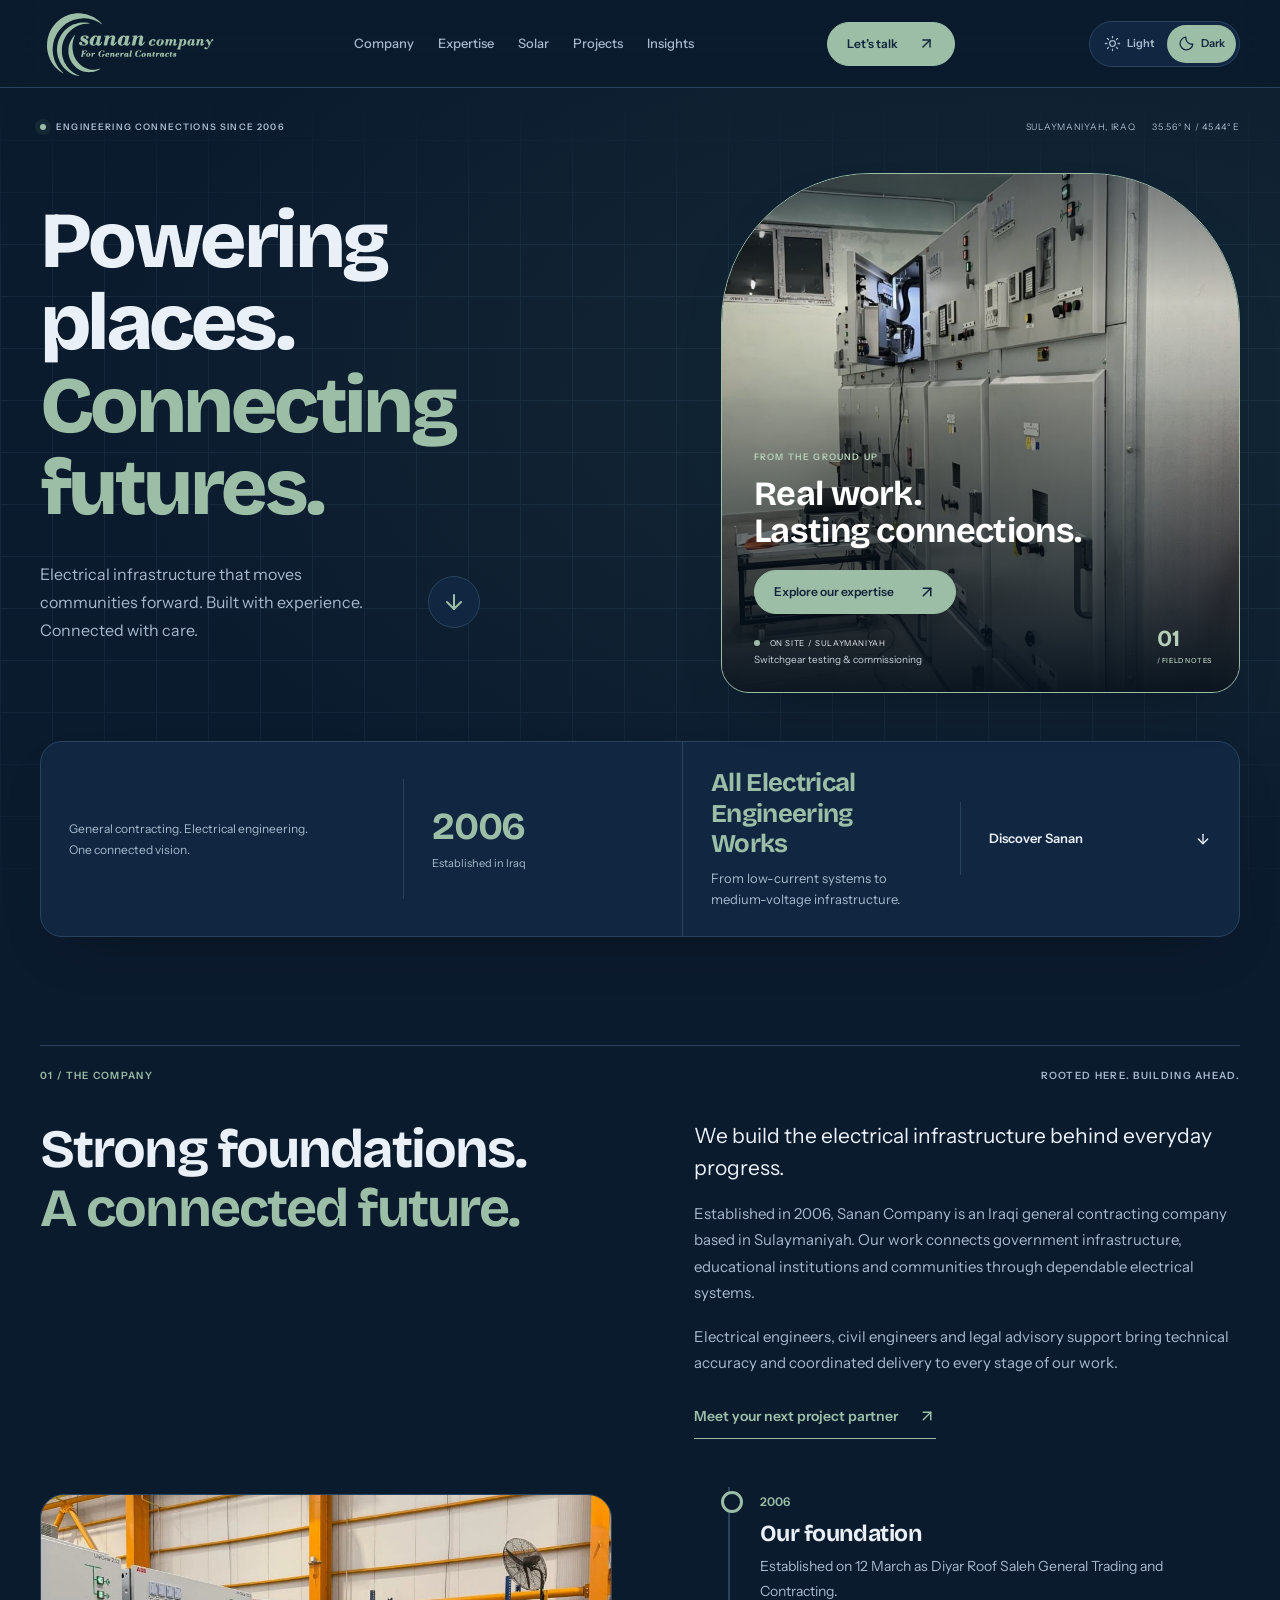
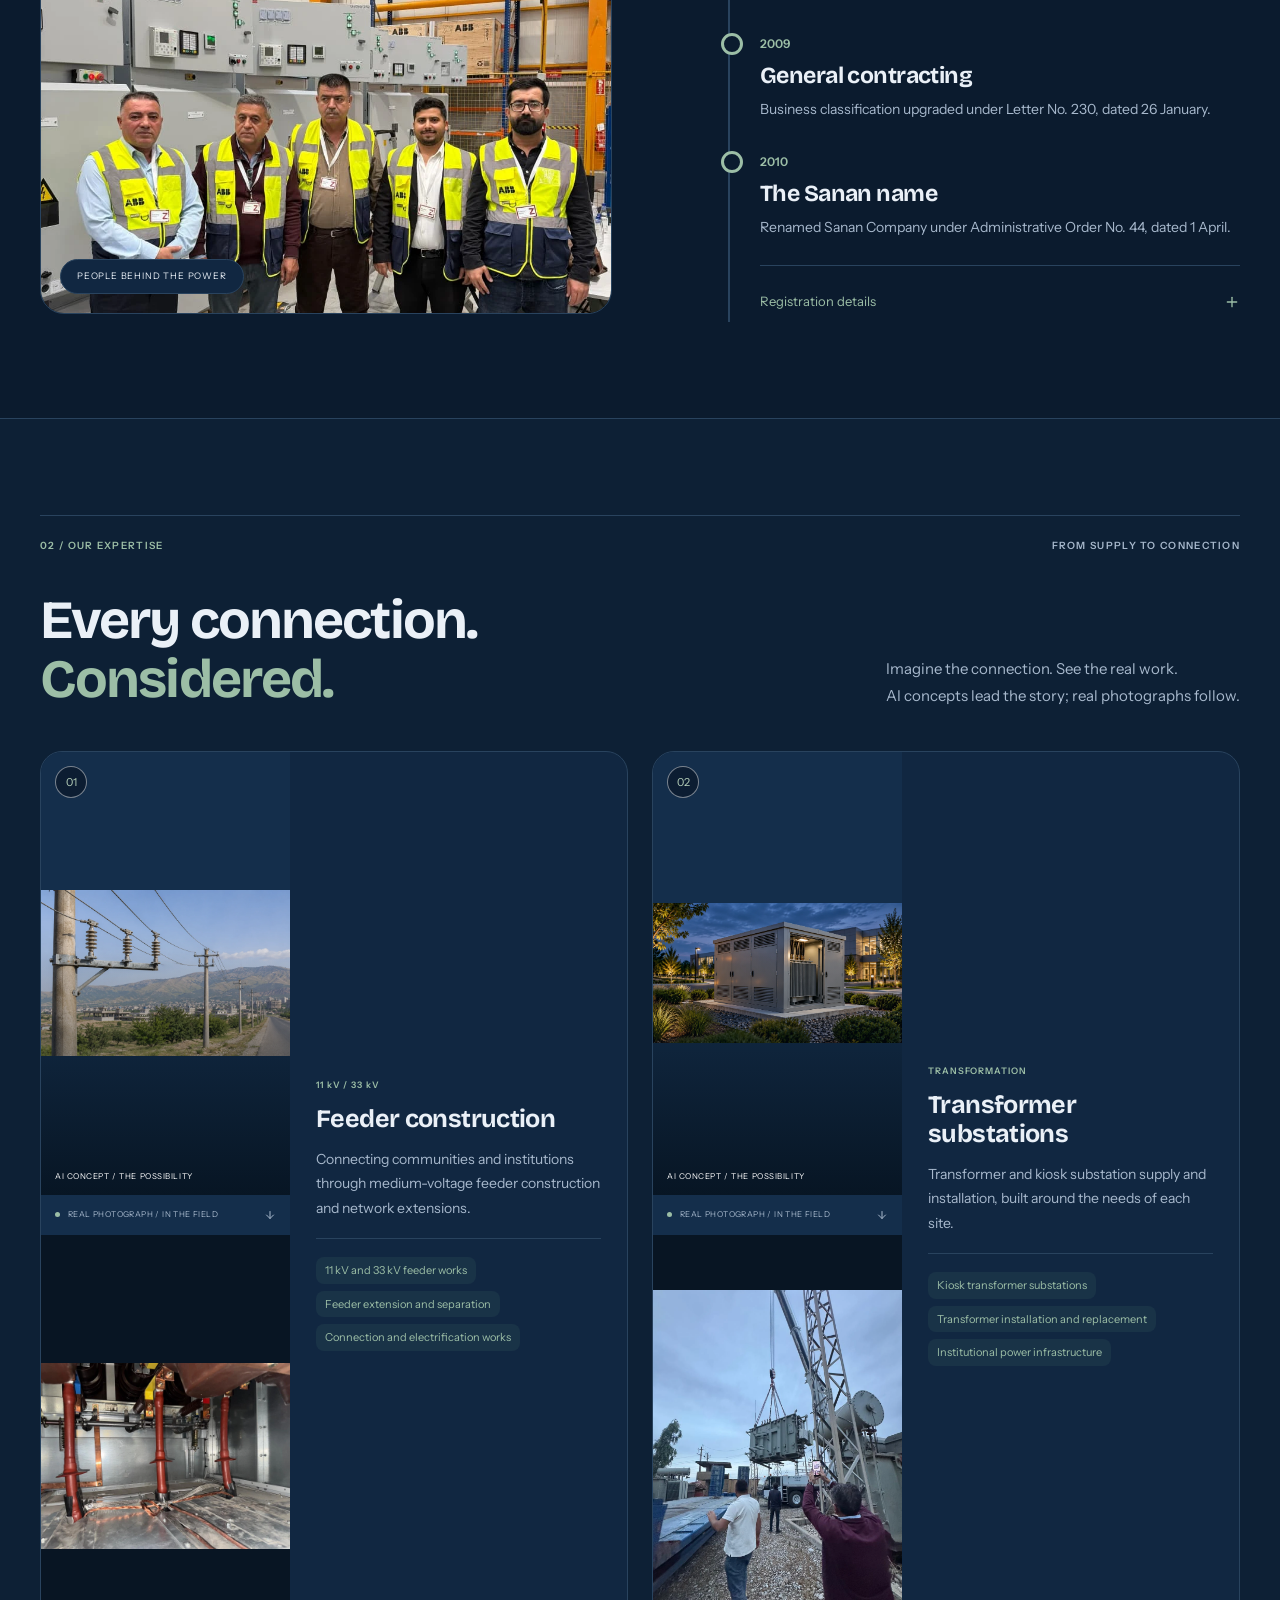
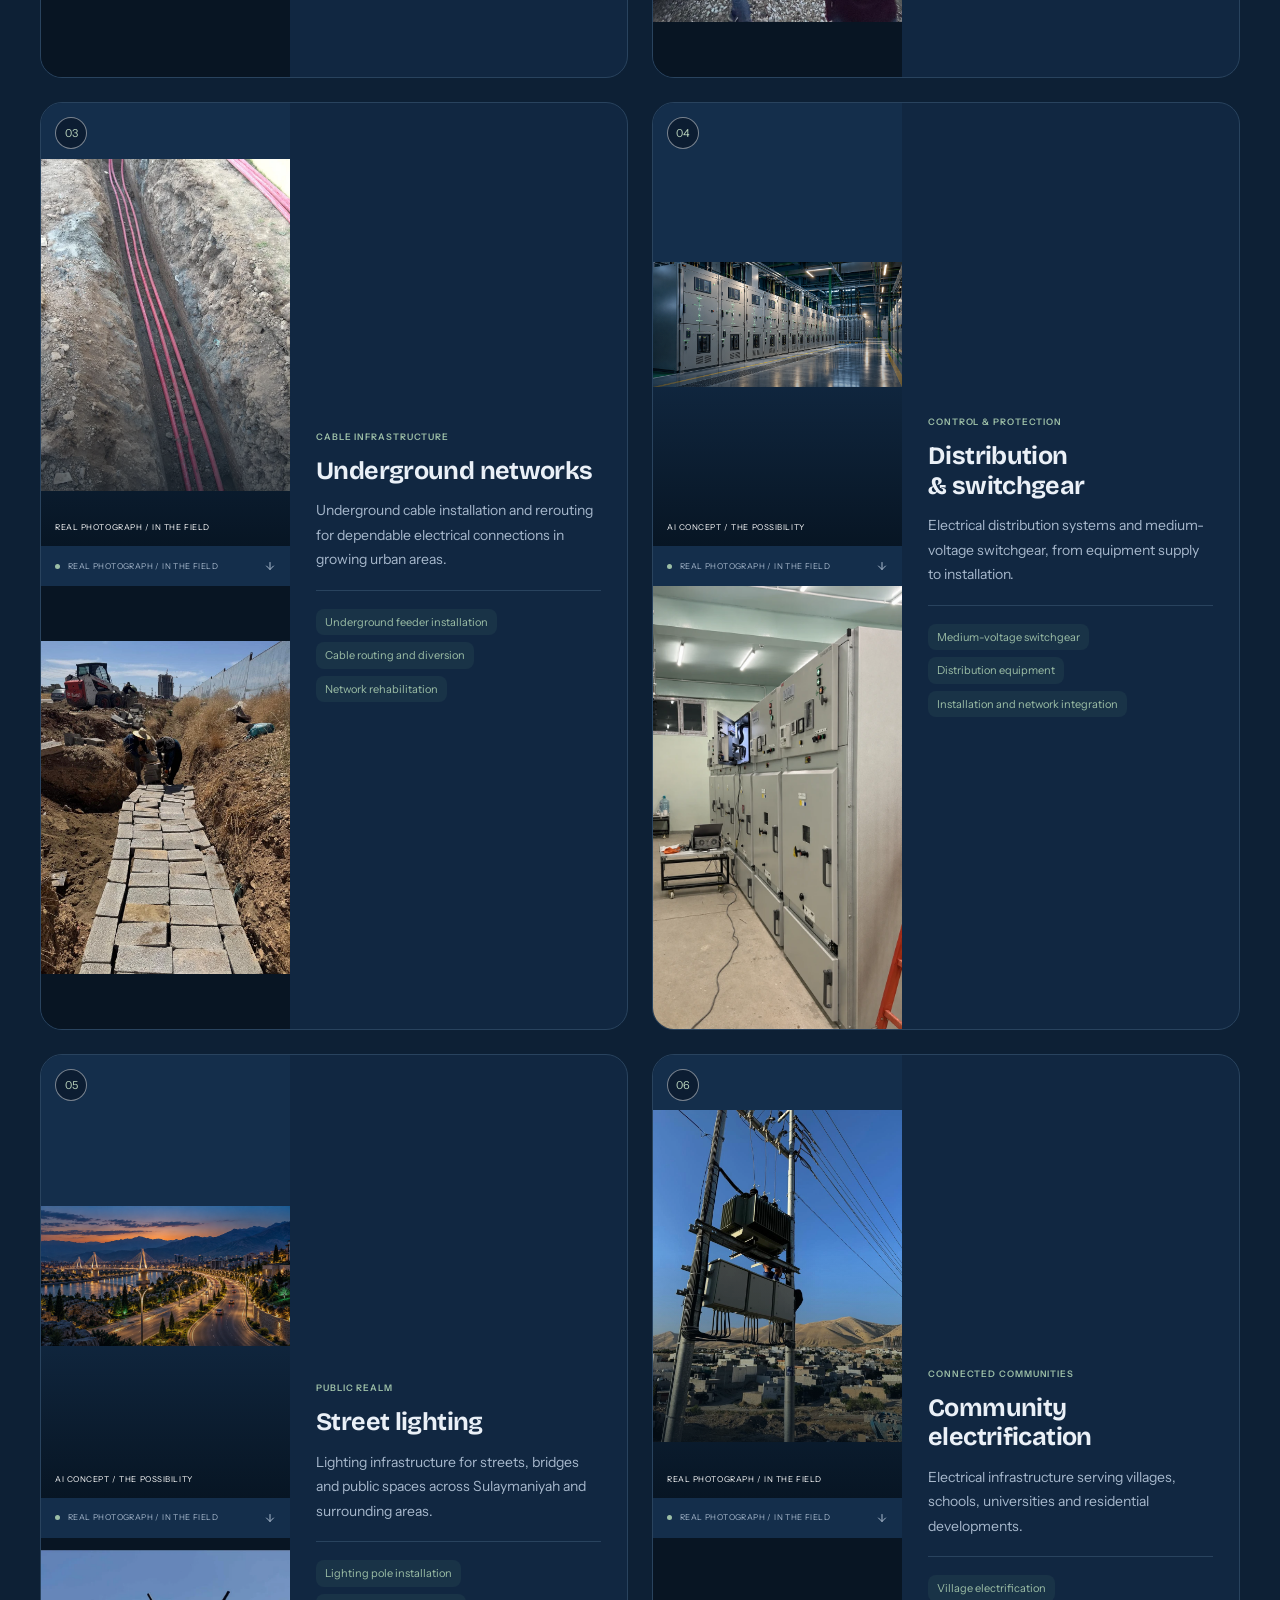
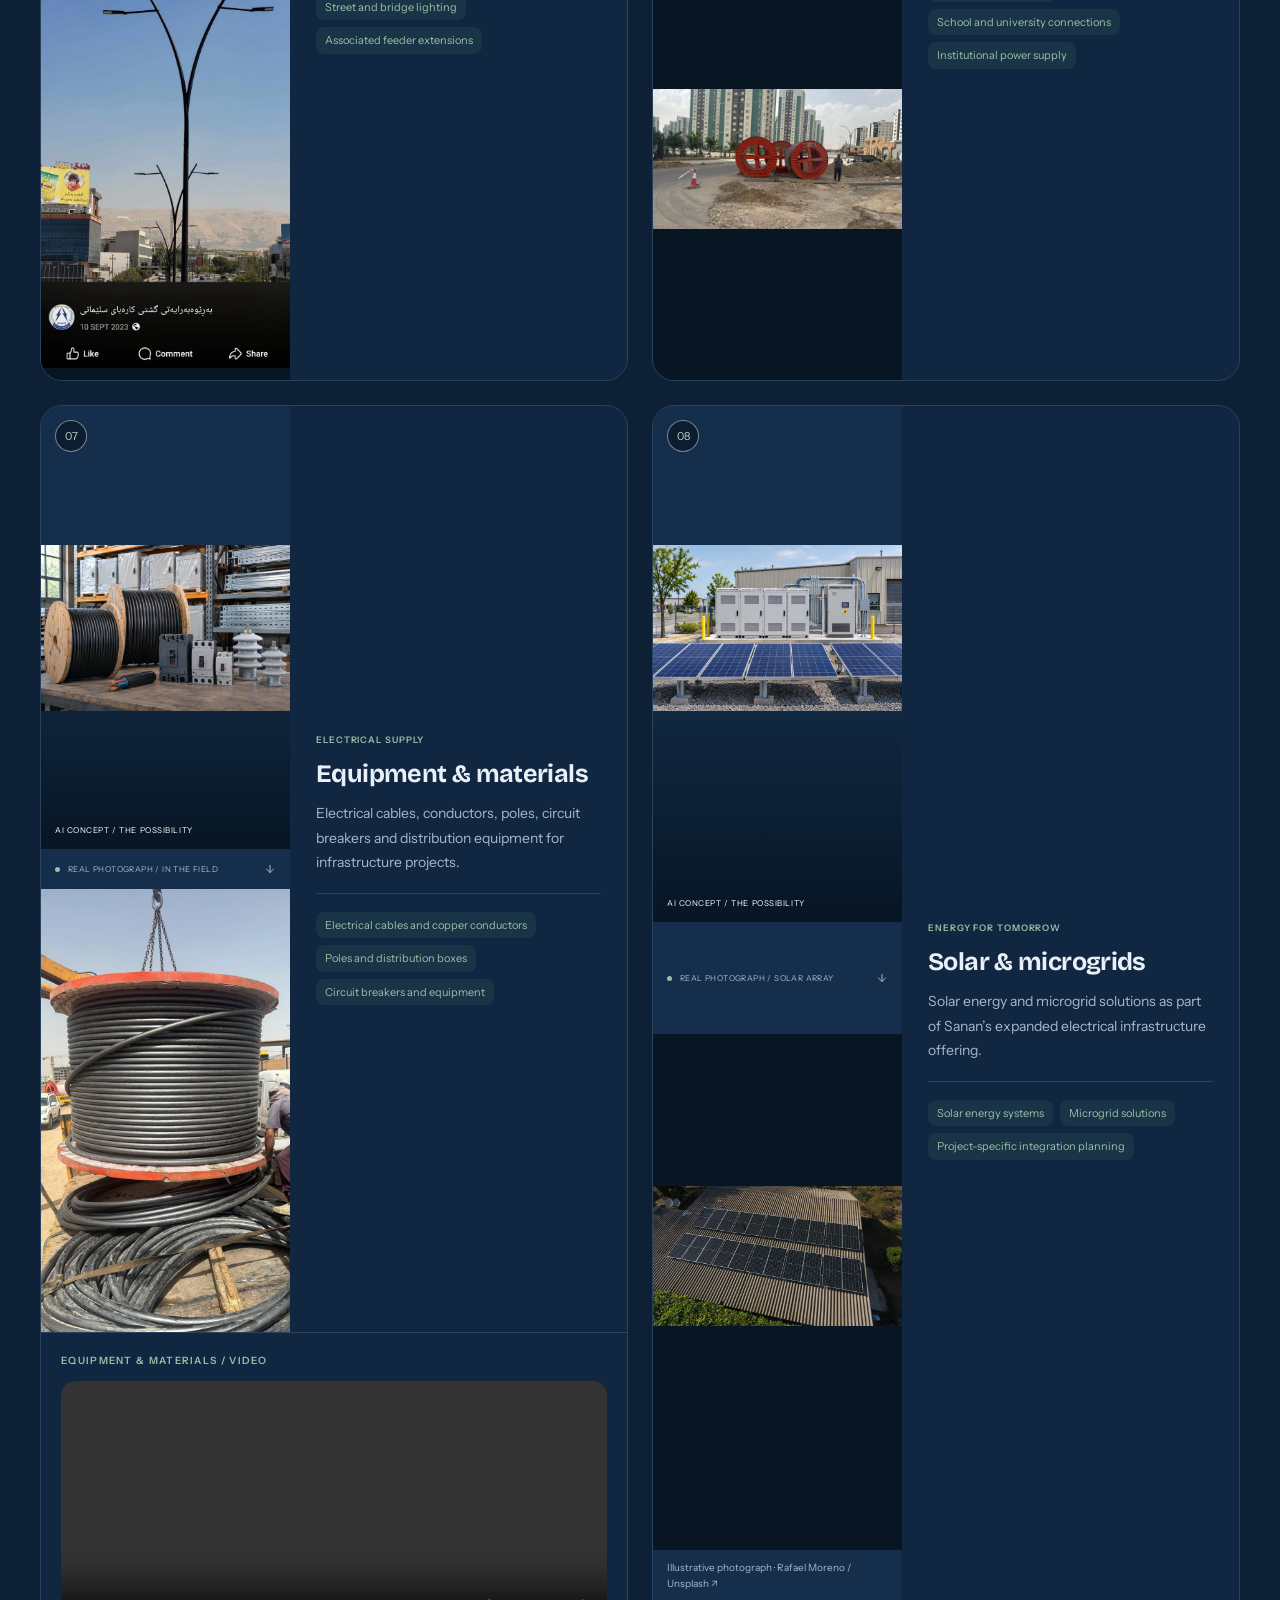
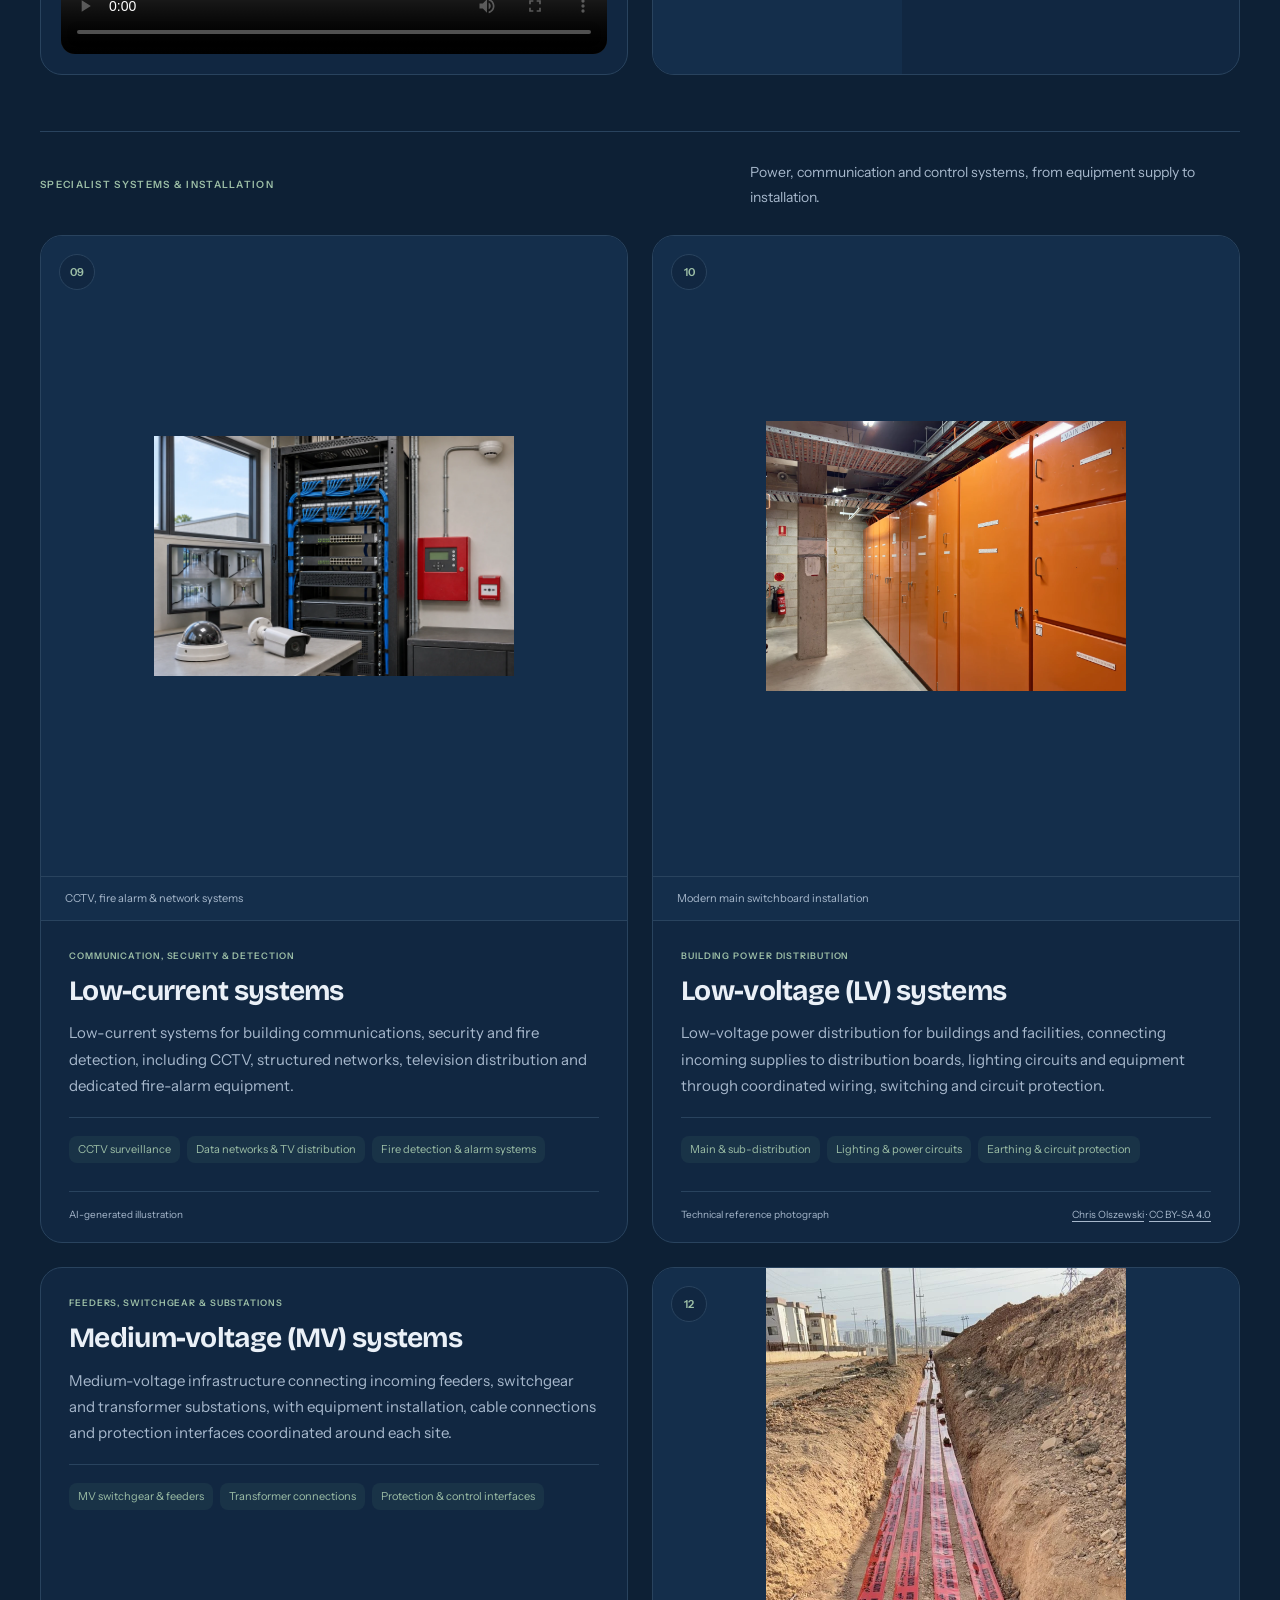
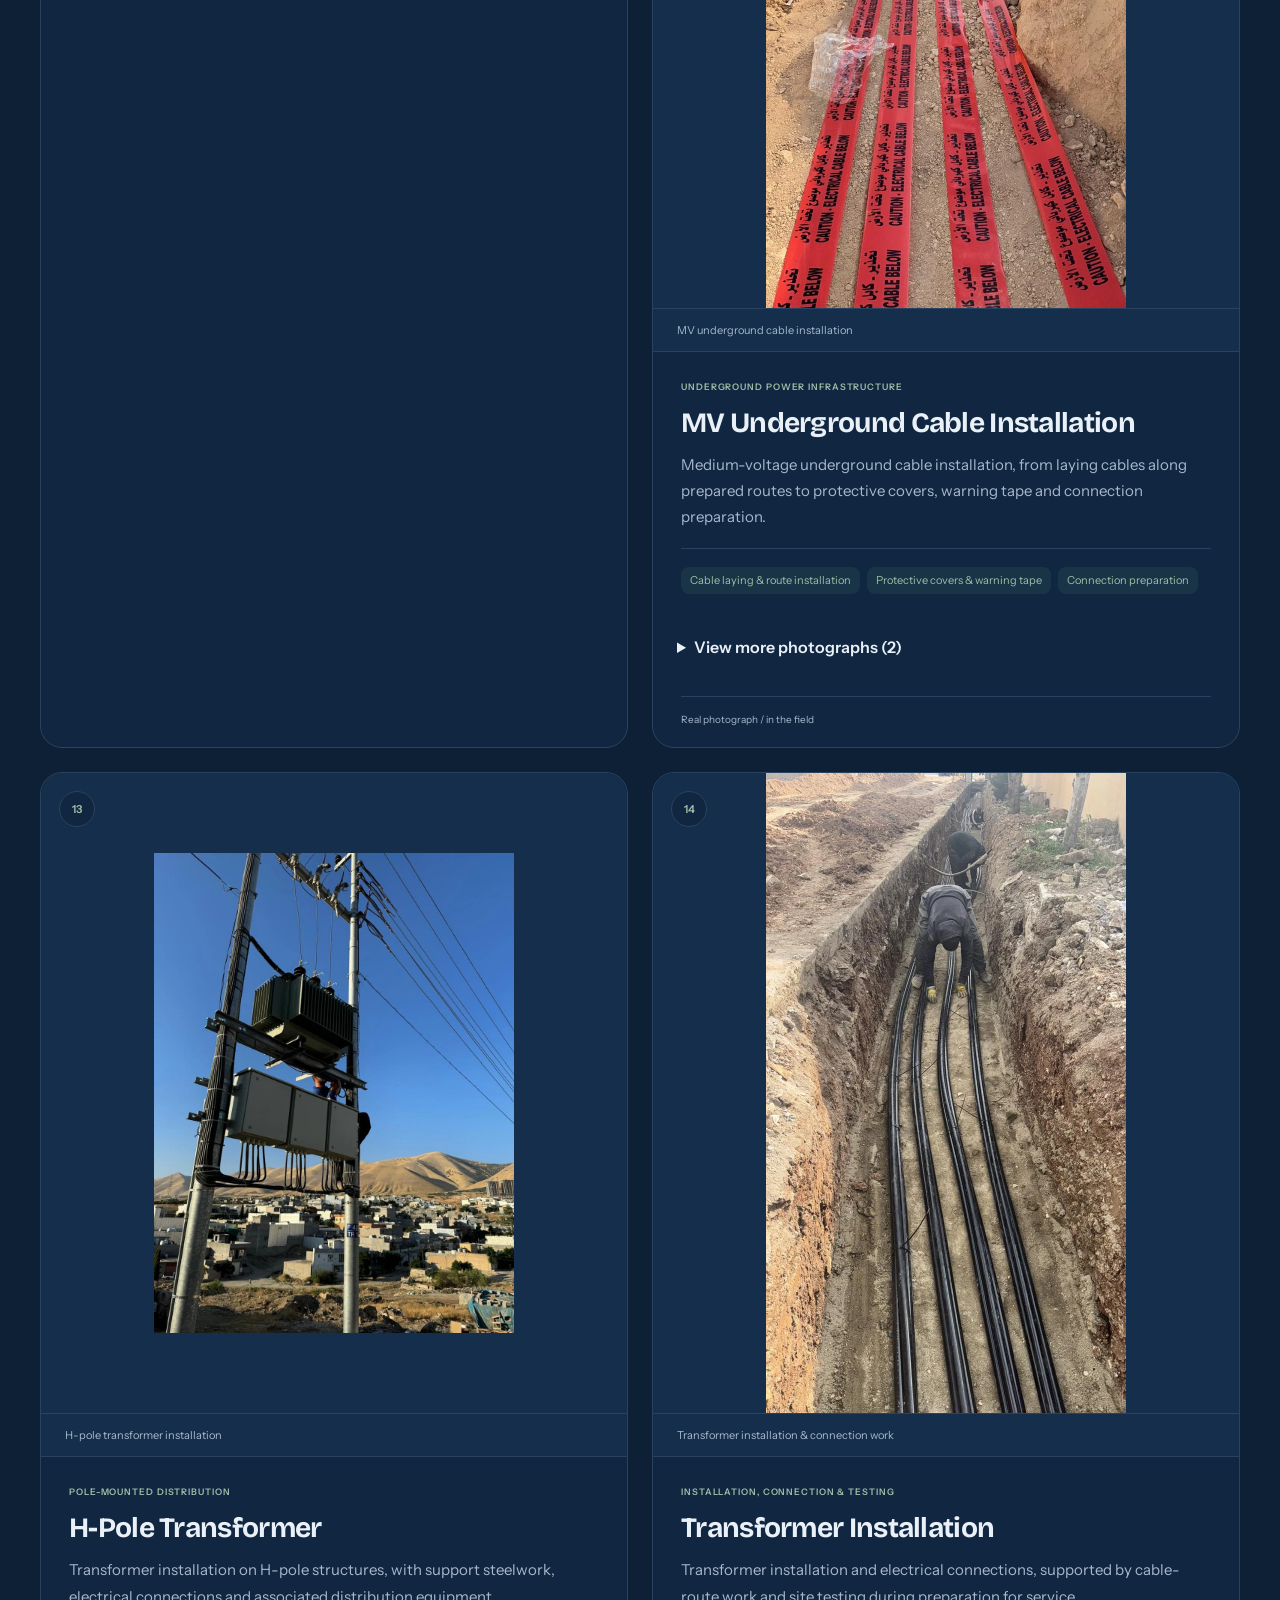
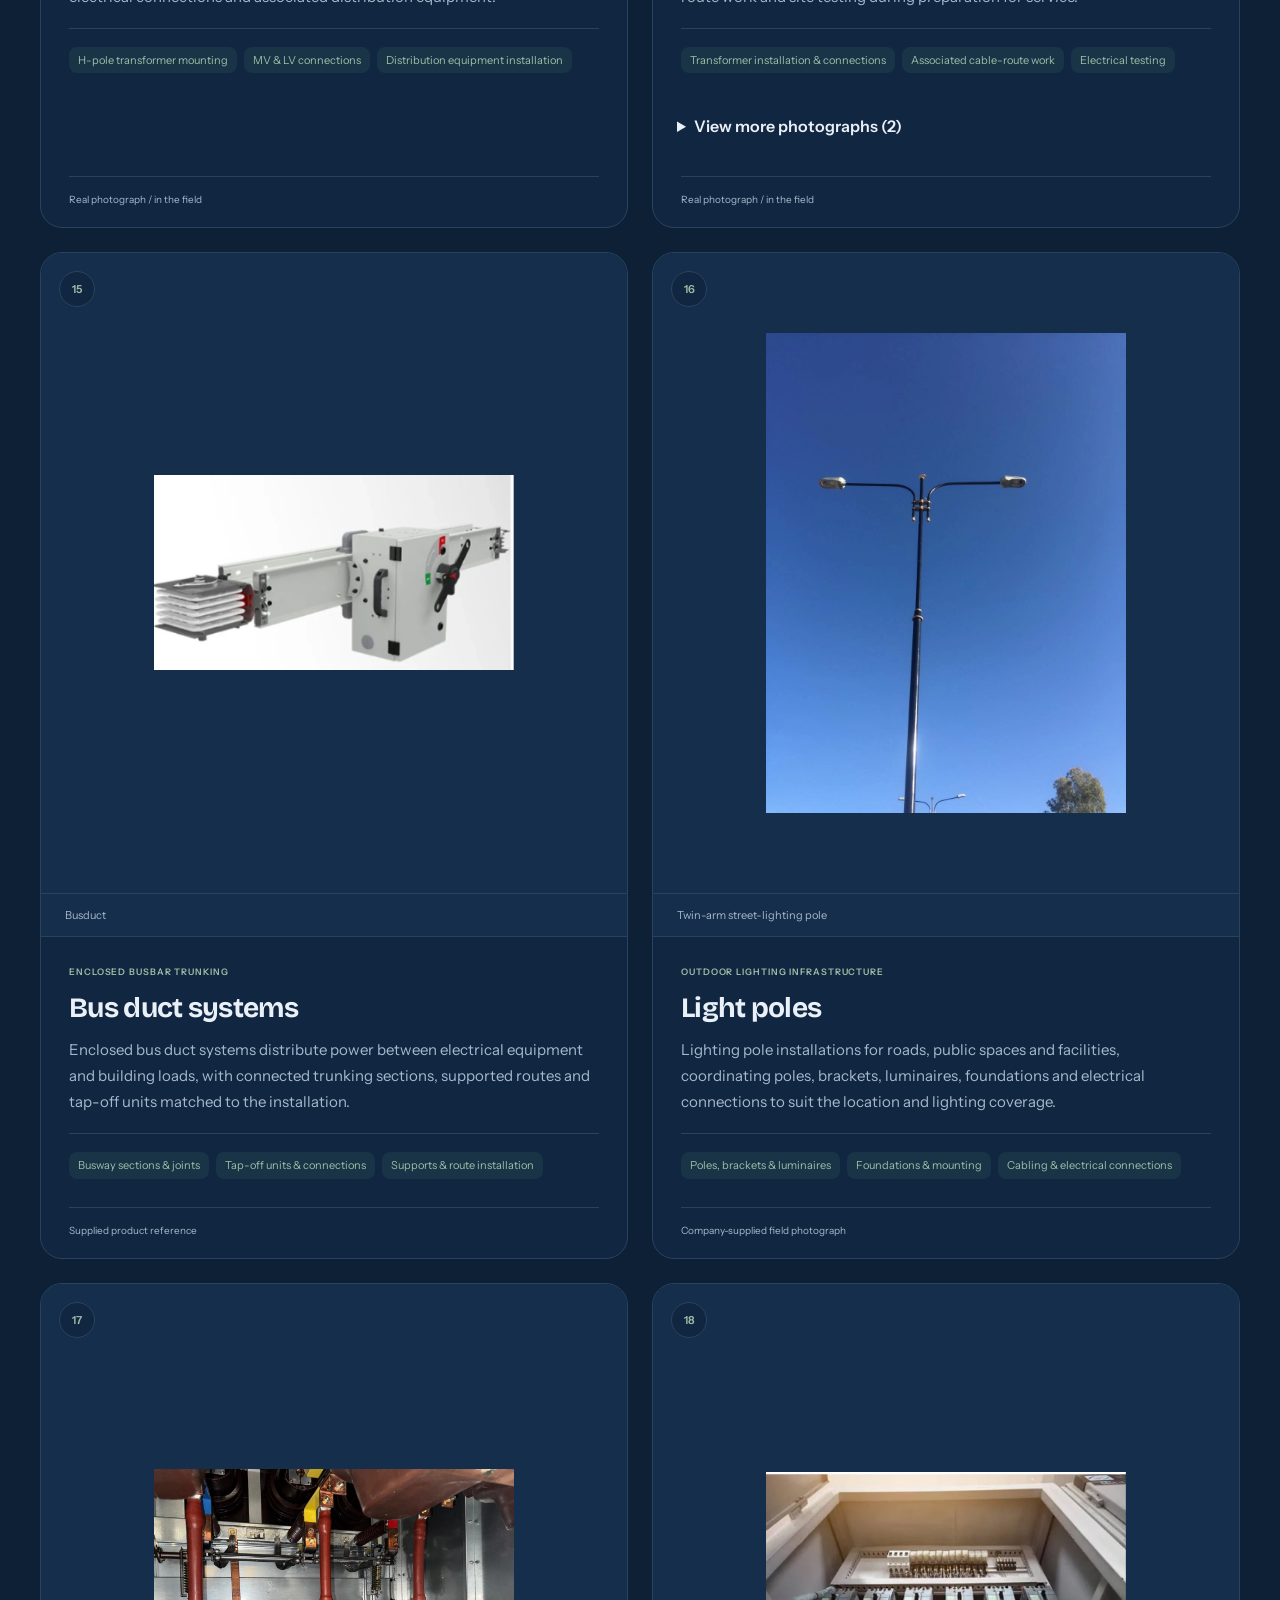
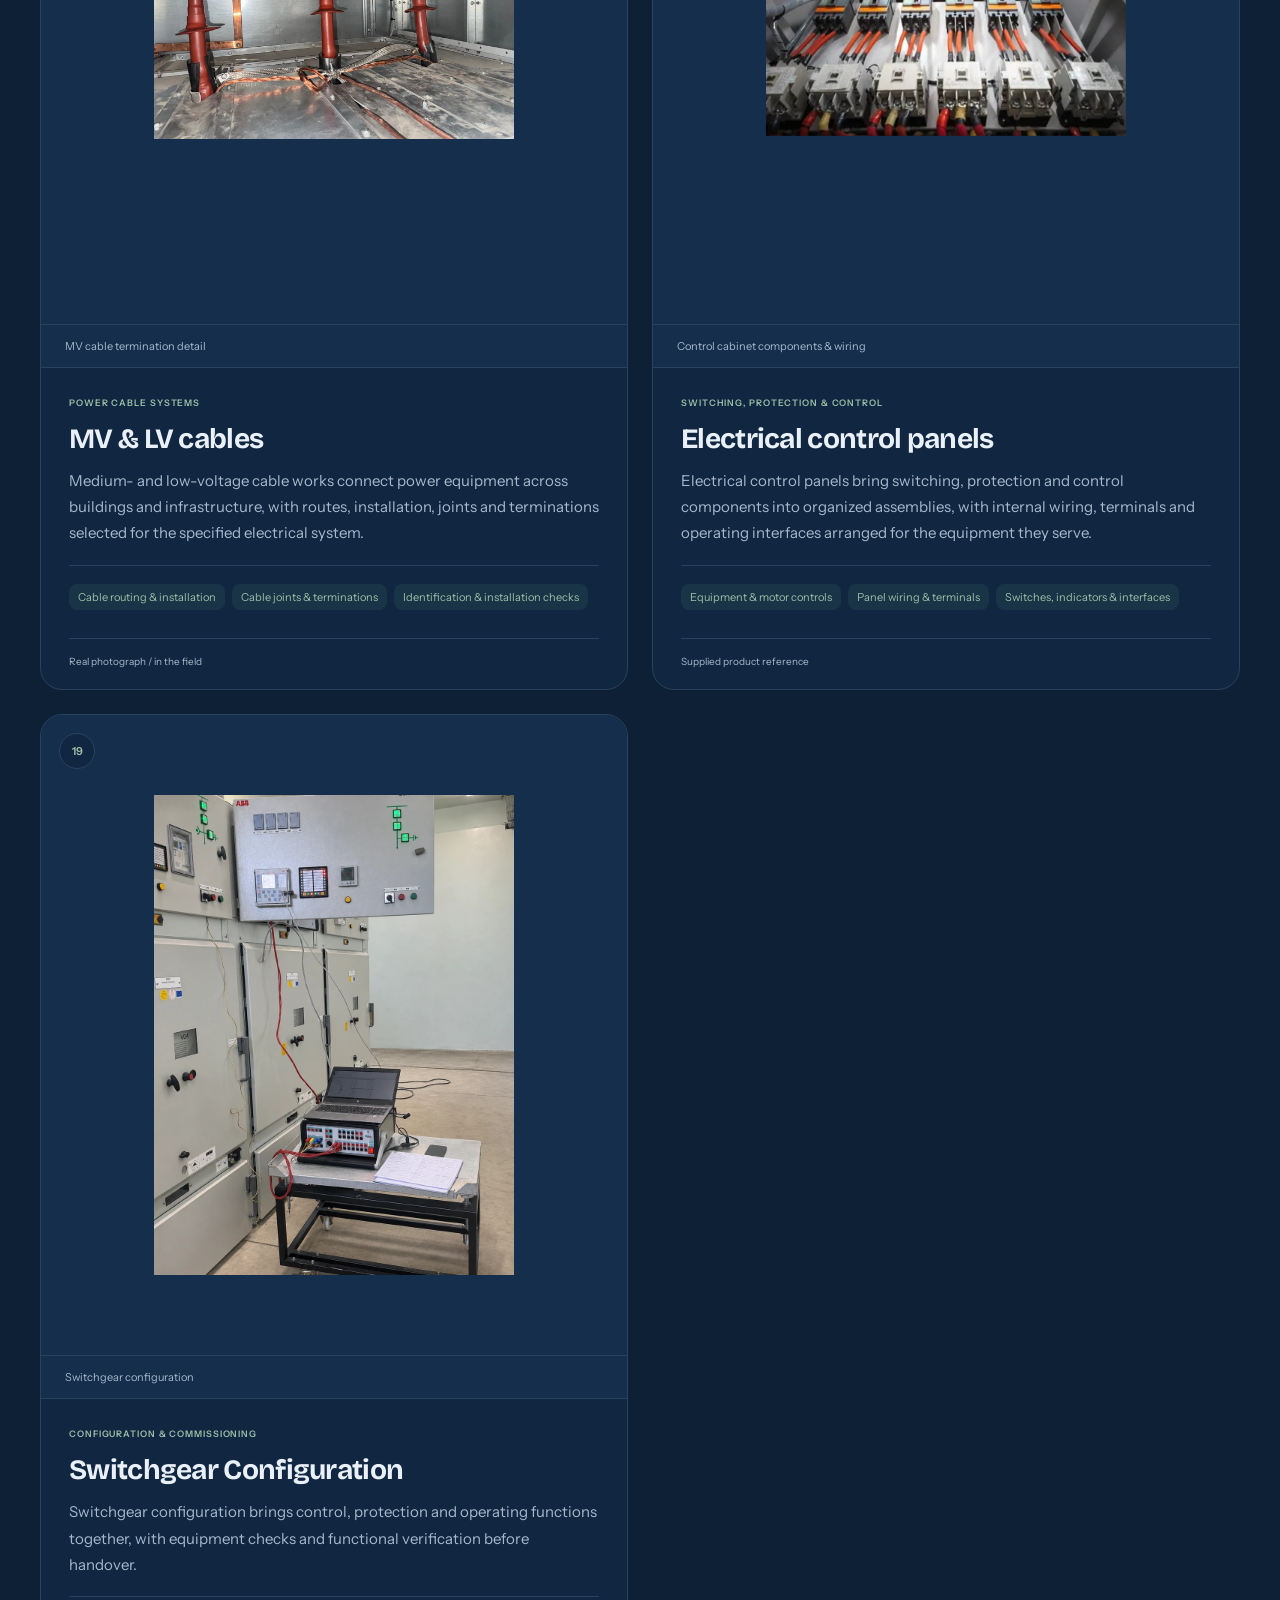
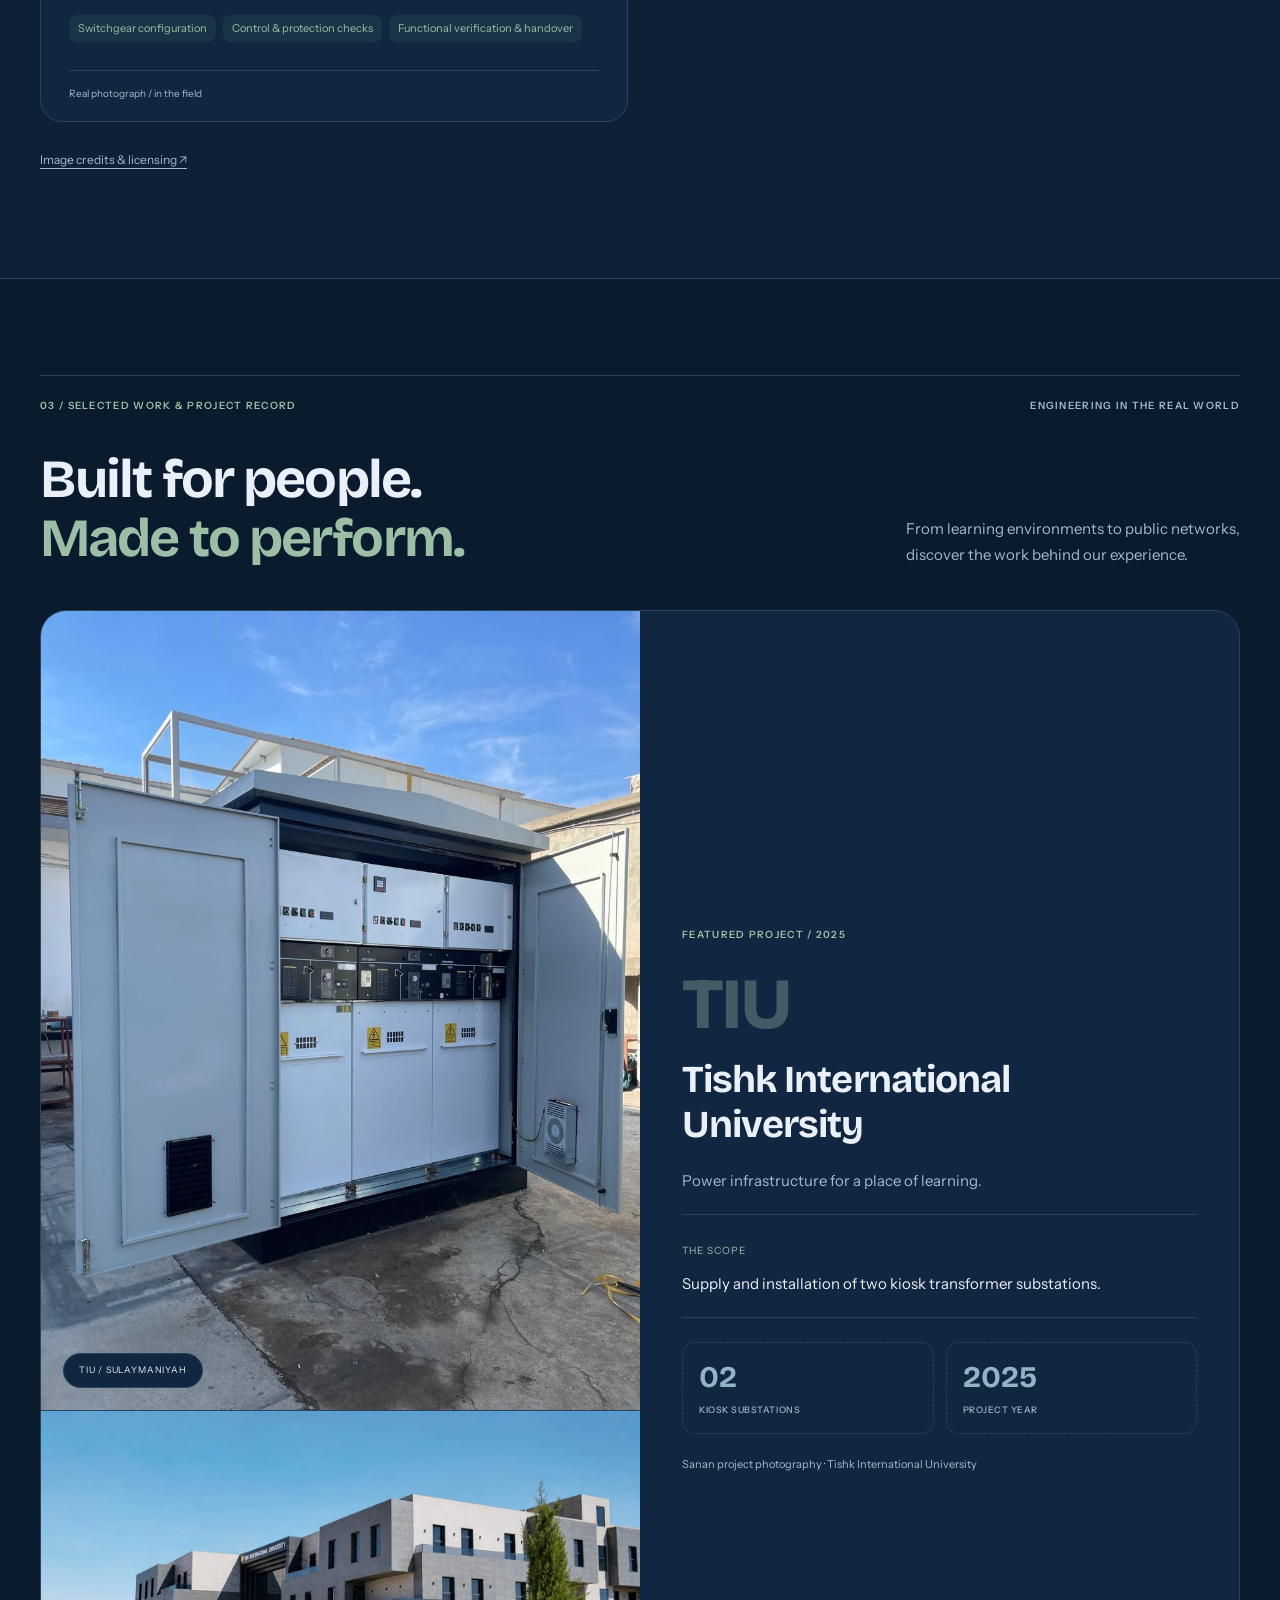
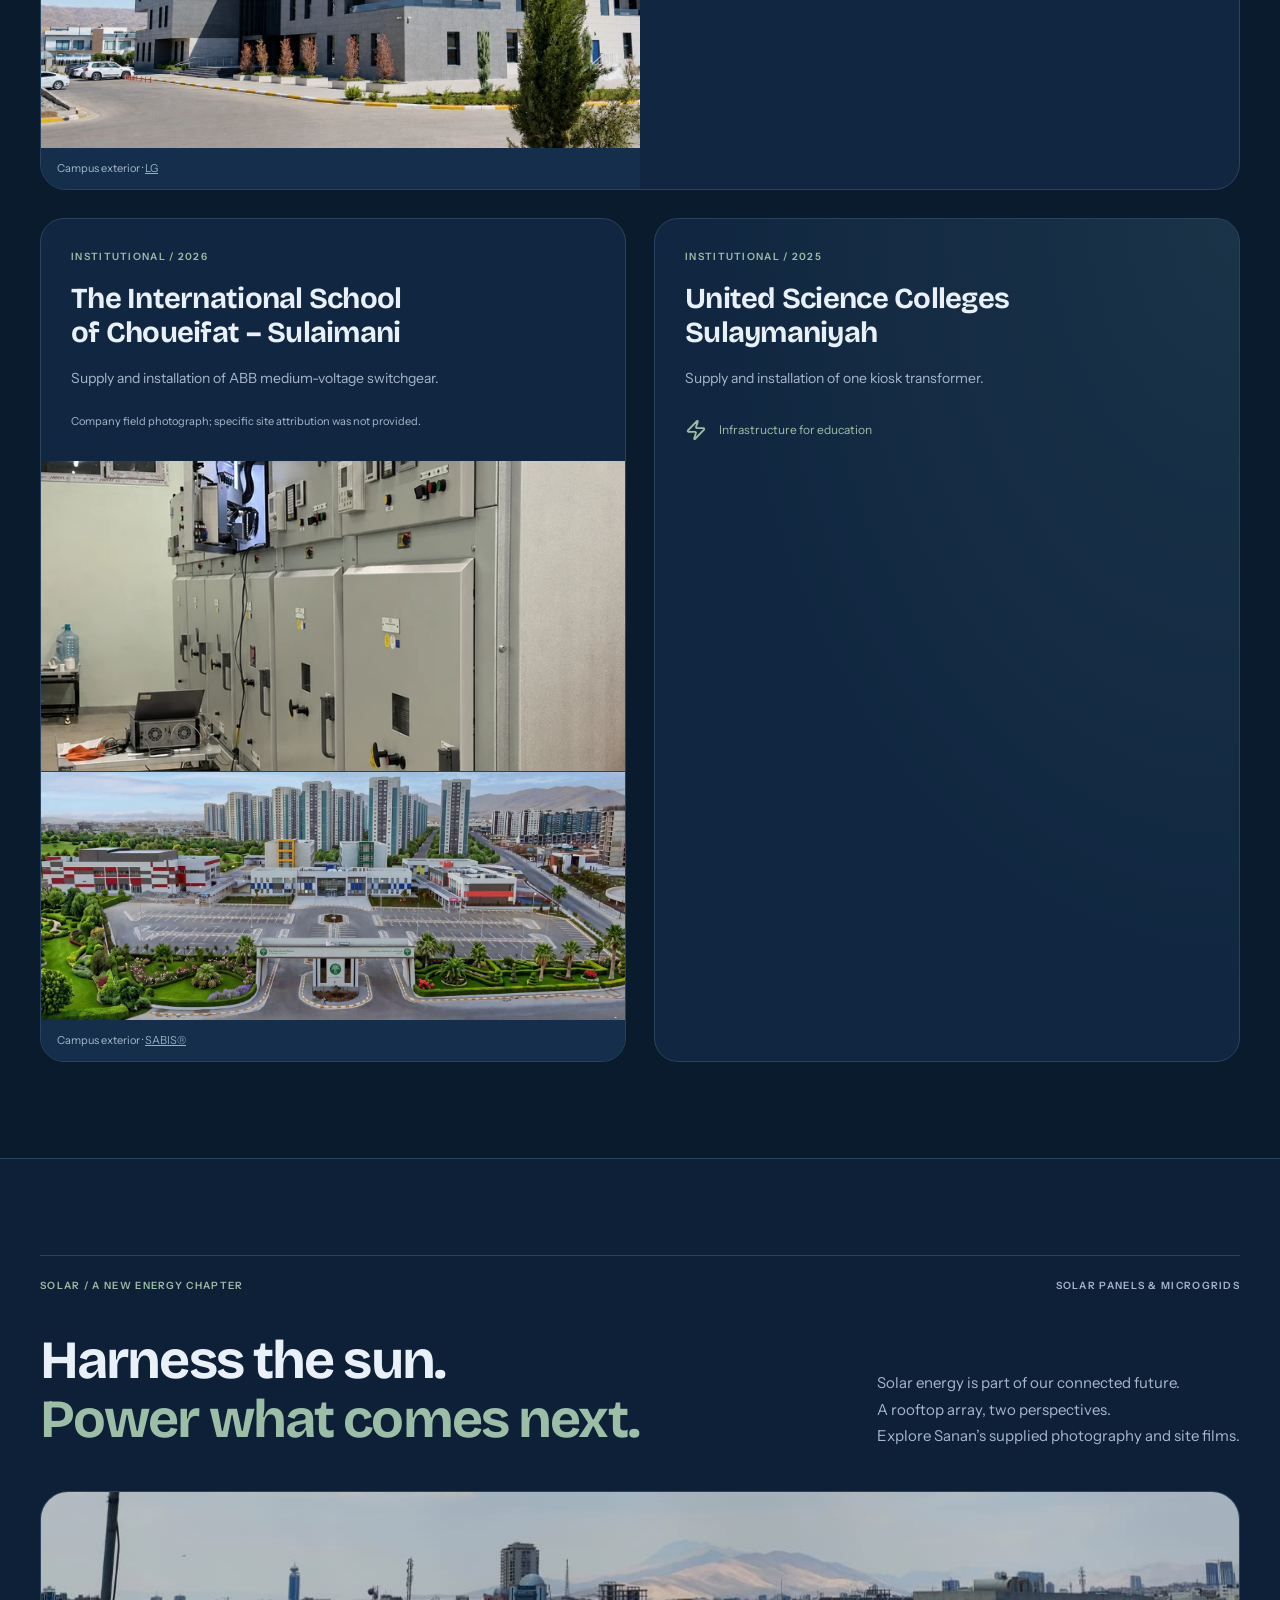
==== commit 67d8c24f: "Name Sarchiman Building solar project and correct United Science Colleges identity" ====
--- a/index.html
+++ b/index.html
@@ -1,7 +1,7 @@
 <!doctype html><html lang="en" data-theme="dark"><head><meta charset="UTF-8"/><meta name="viewport" content="width=device-width, initial-scale=1.0"/><meta name="theme-color" content="#0b1b2e"/><meta name="description" content="Sanan Company â€” electrical infrastructure and general contracting in Sulaymaniyah, Iraq. Feeder networks, substations, switchgear, street lighting, solar and microgrids."/><title>Sanan Company â€” Powering places. Connecting futures.</title>
   <script src="./theme.js?v=6"></script>
-  <script type="module" crossorigin src="./index--Sv_ok5p.js?v=campus-20261121"></script>
+  <script type="module" crossorigin src="./index--Sv_ok5p.js?v=sarchiman-20261121"></script>
   <script src="./navigation.js?v=1" defer></script>
-  <link rel="stylesheet" href="./portfolio-style.css?v=campus-20261121">
+  <link rel="stylesheet" href="./portfolio-style.css?v=sarchiman-20261121">
   <script src="./portfolio-motion.js?v=1" defer></script>
 </head><body><div id="root"></div></body></html>
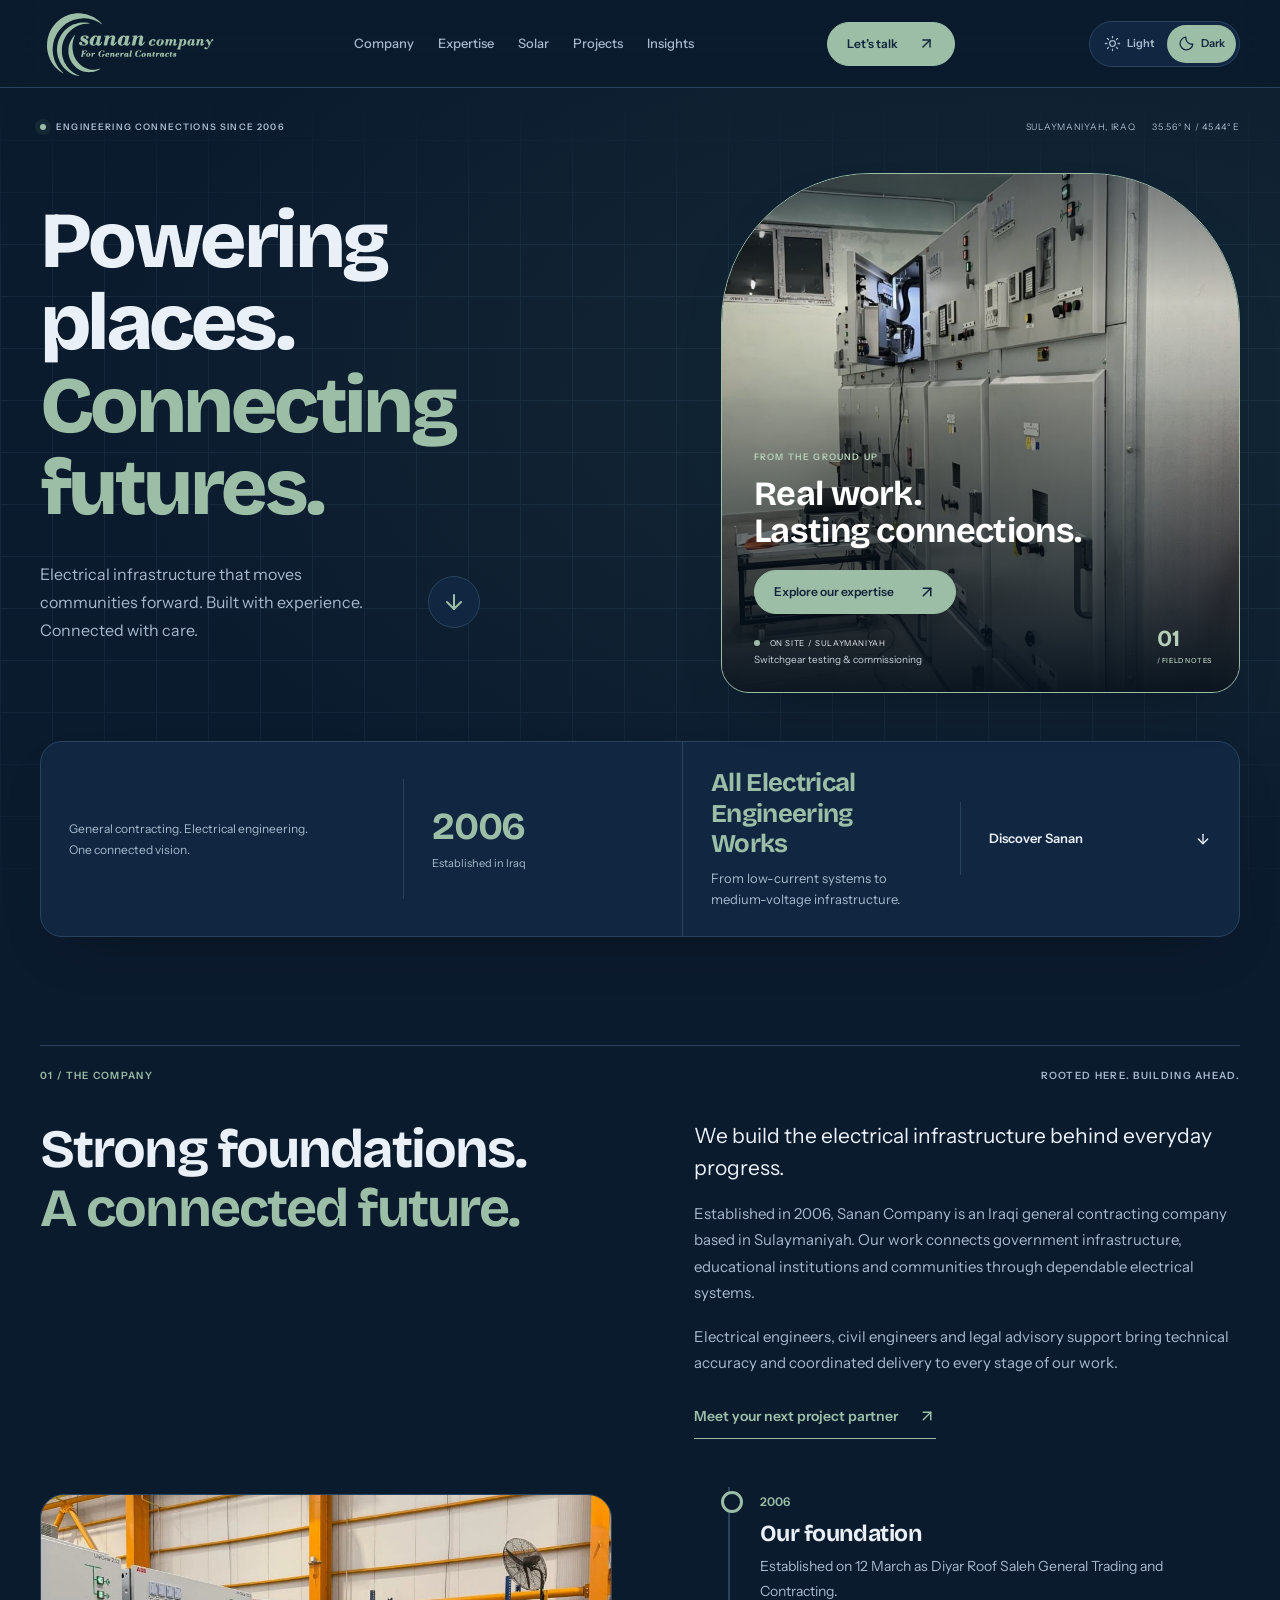
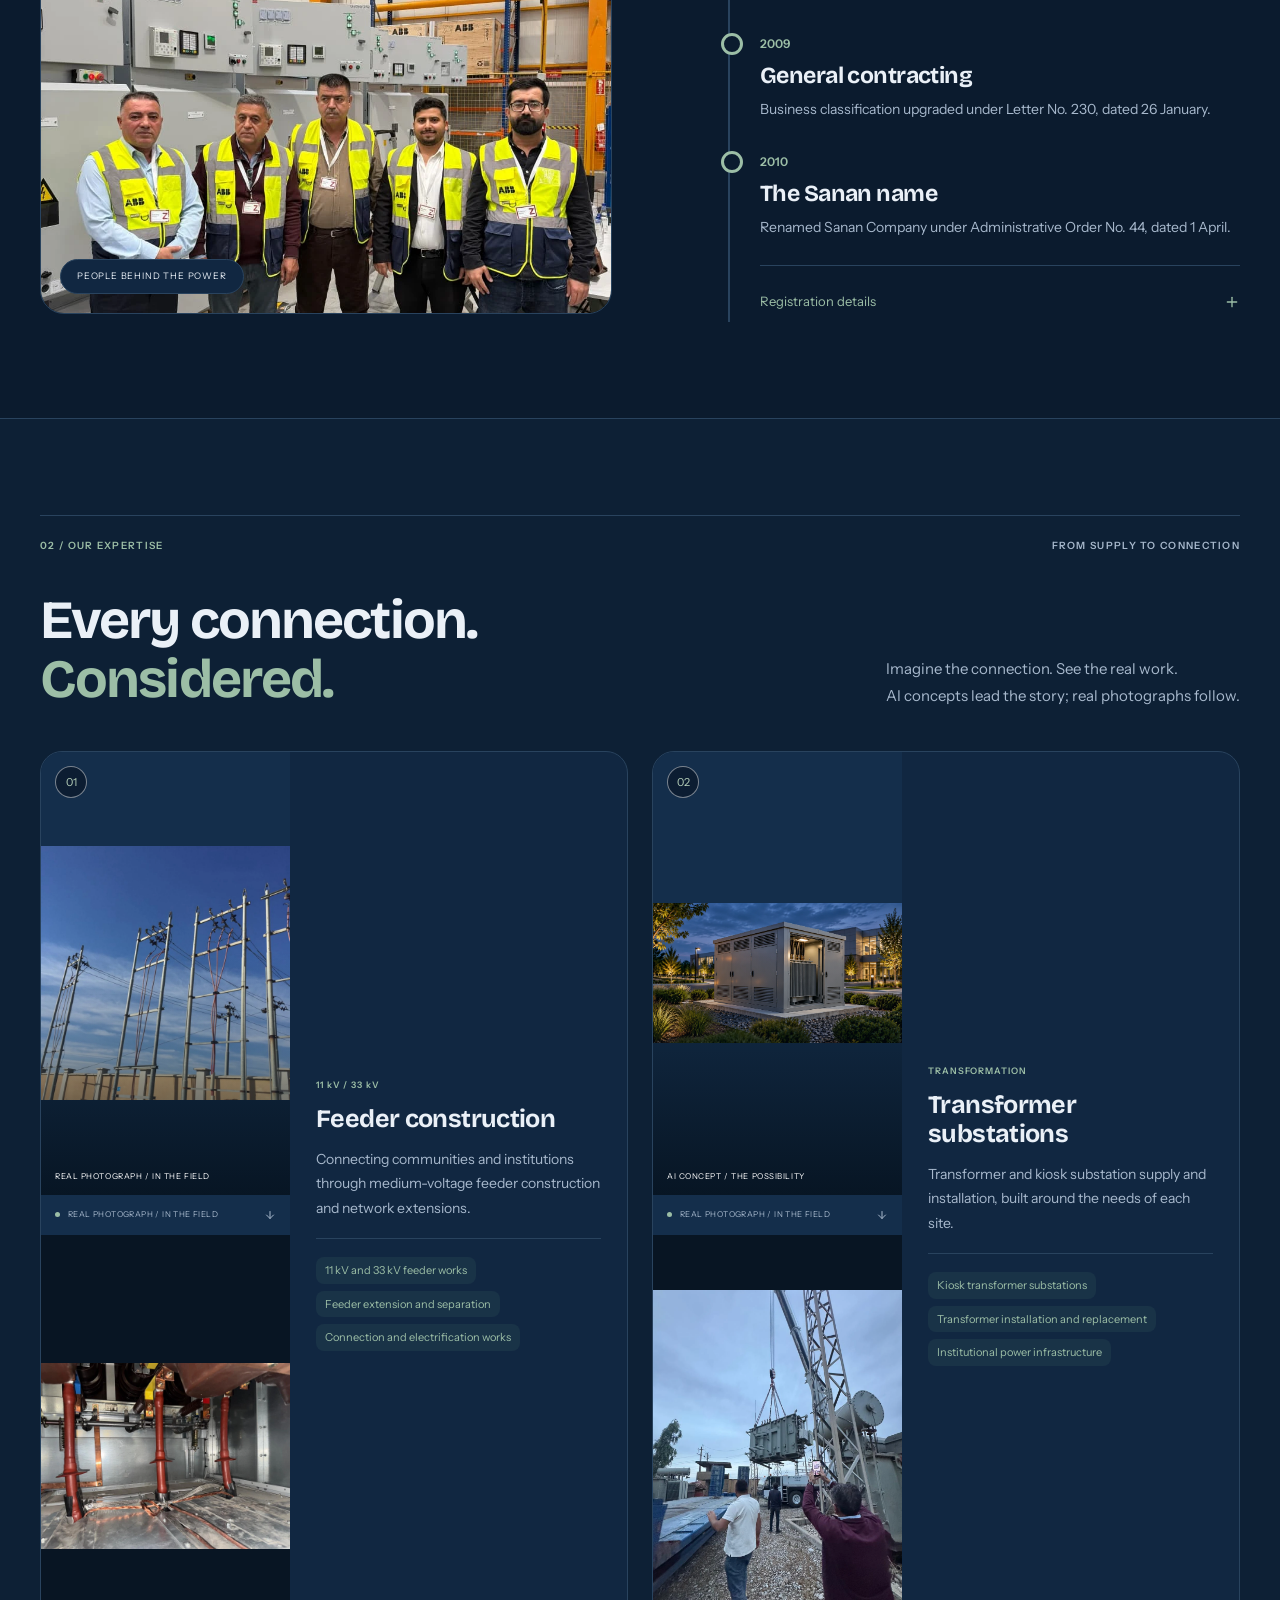
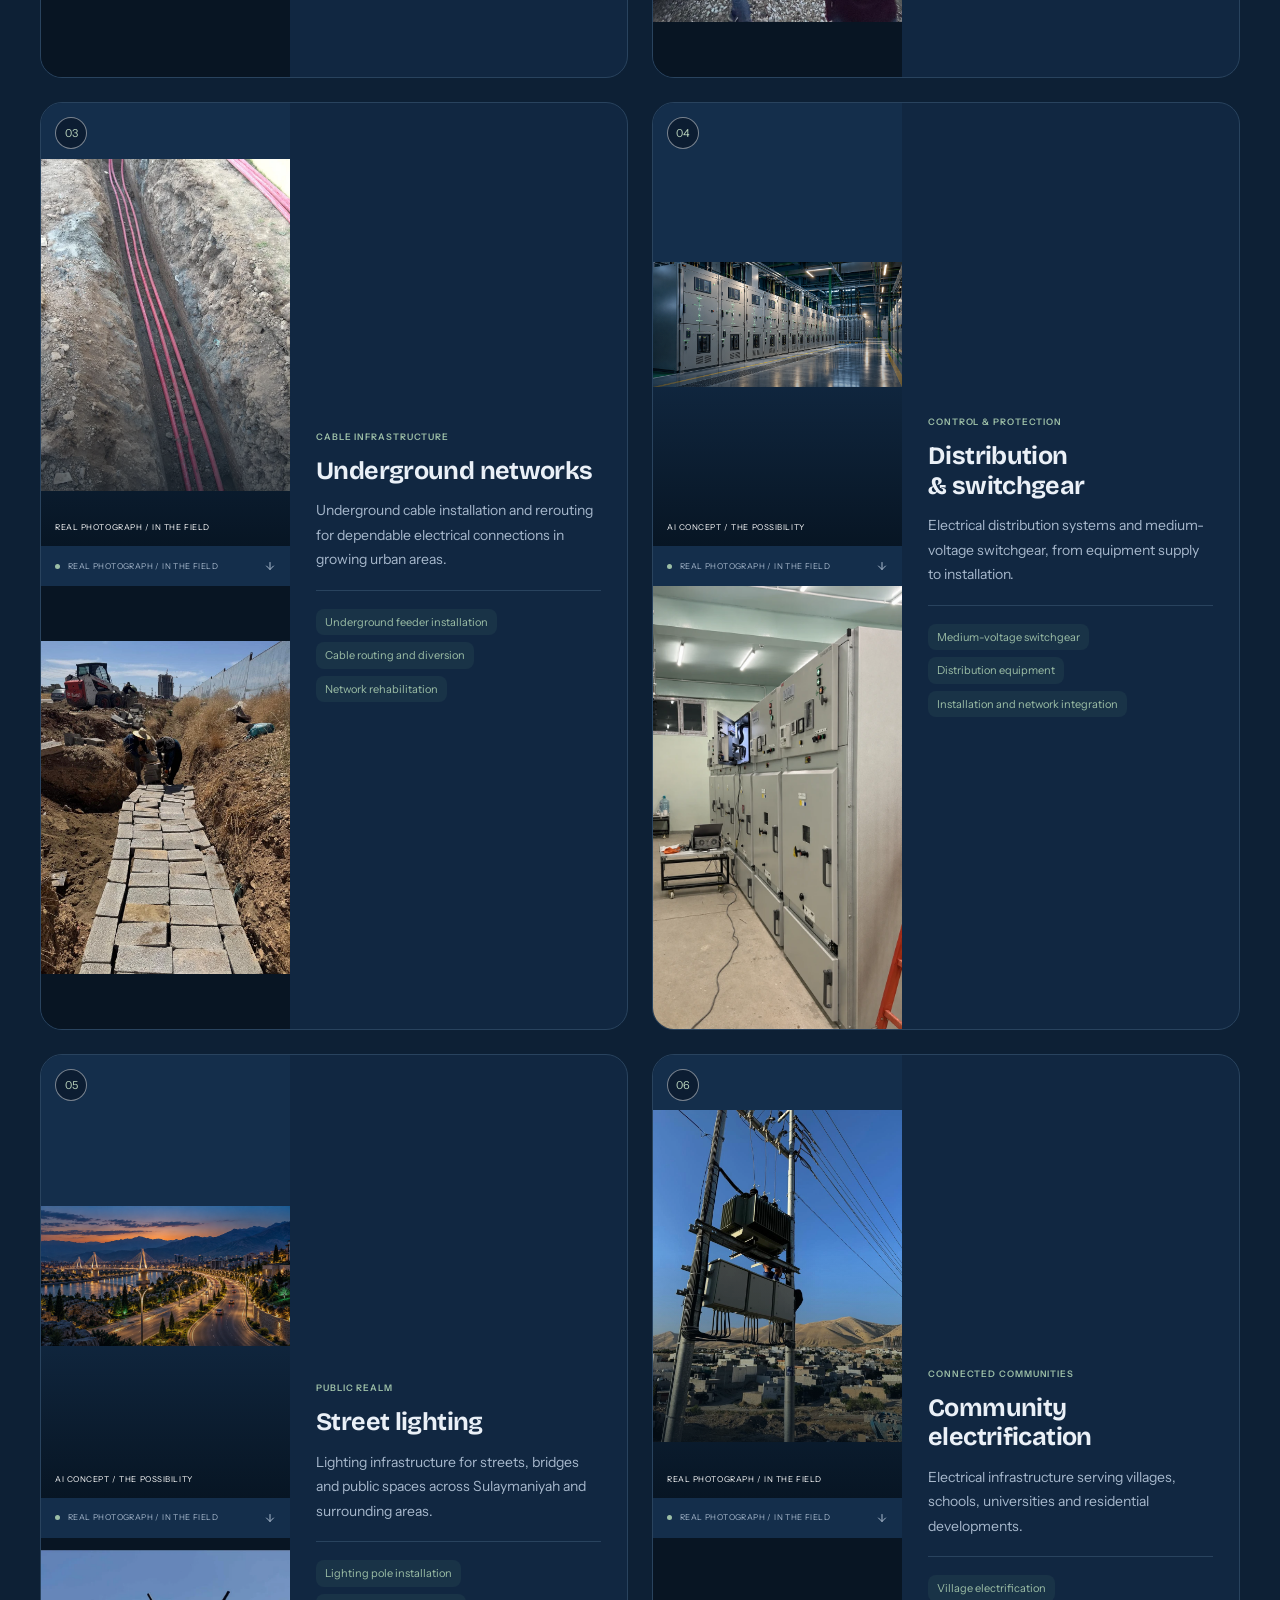
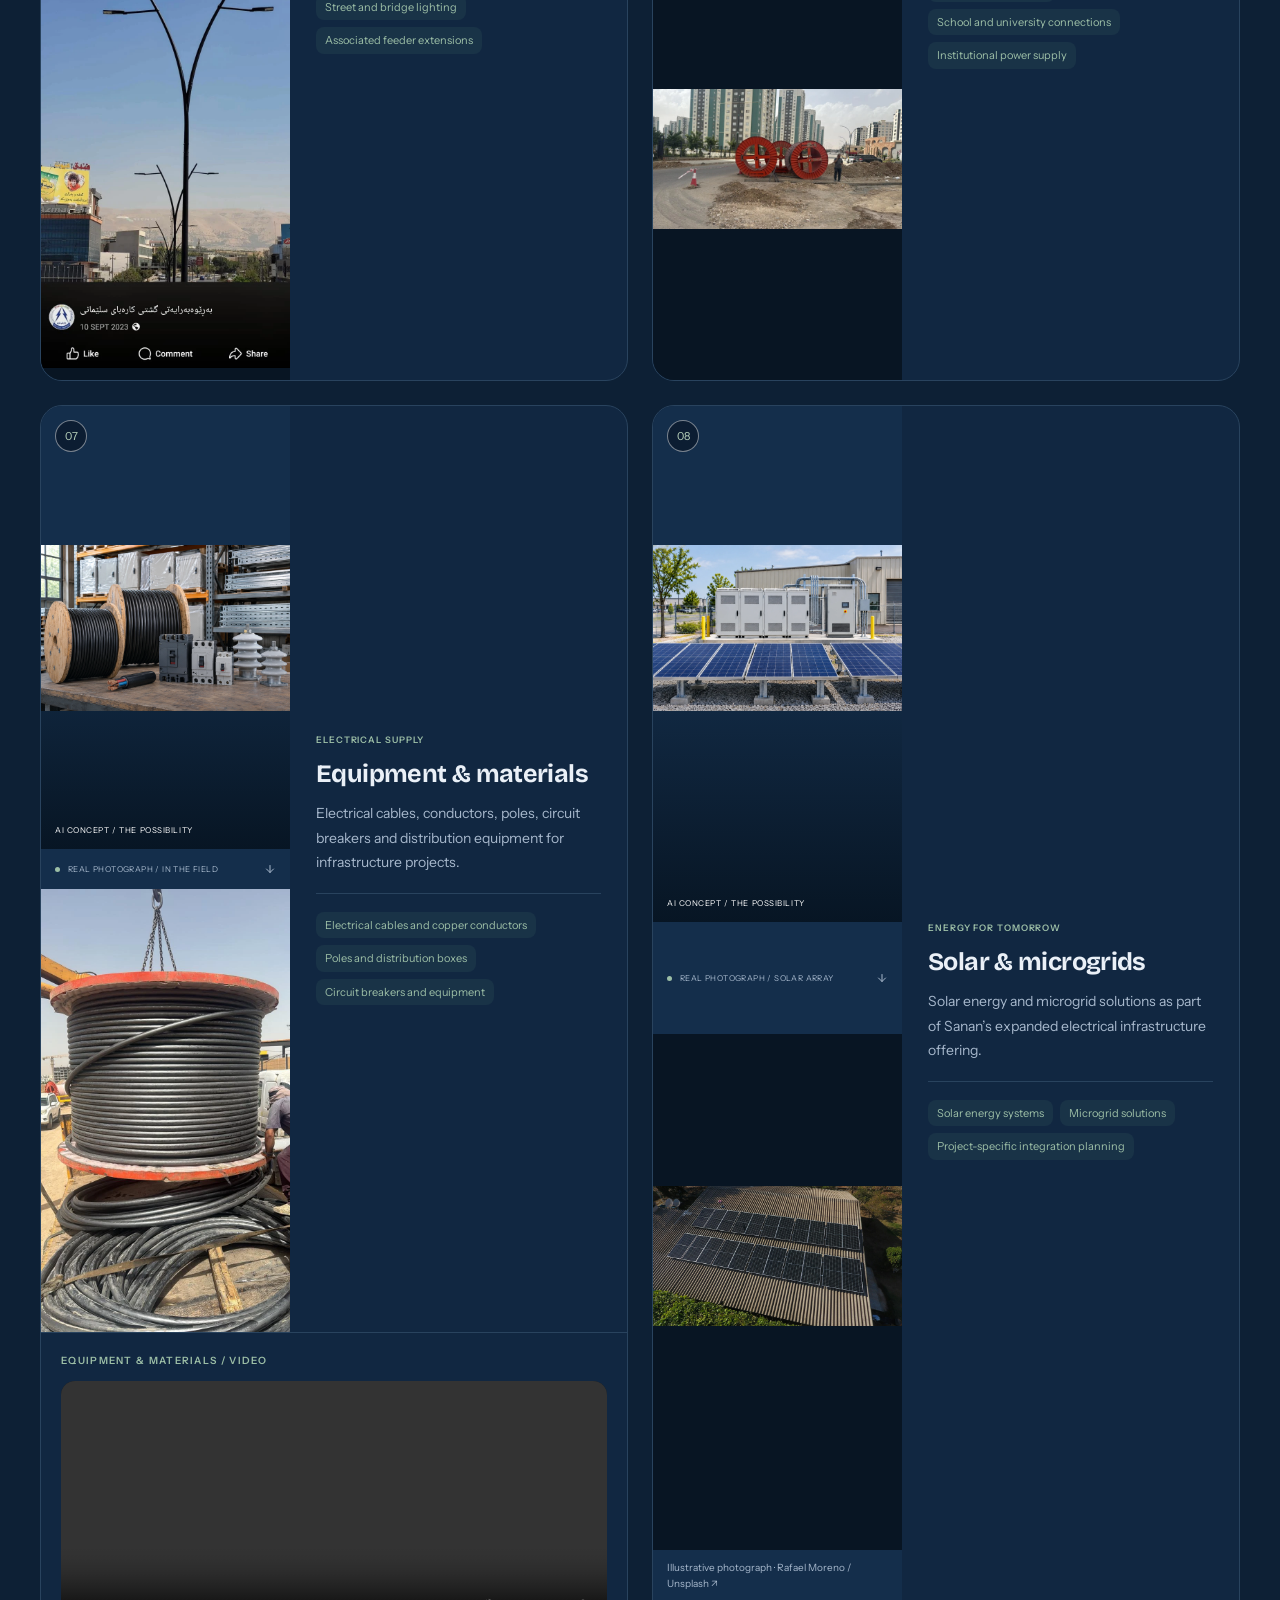
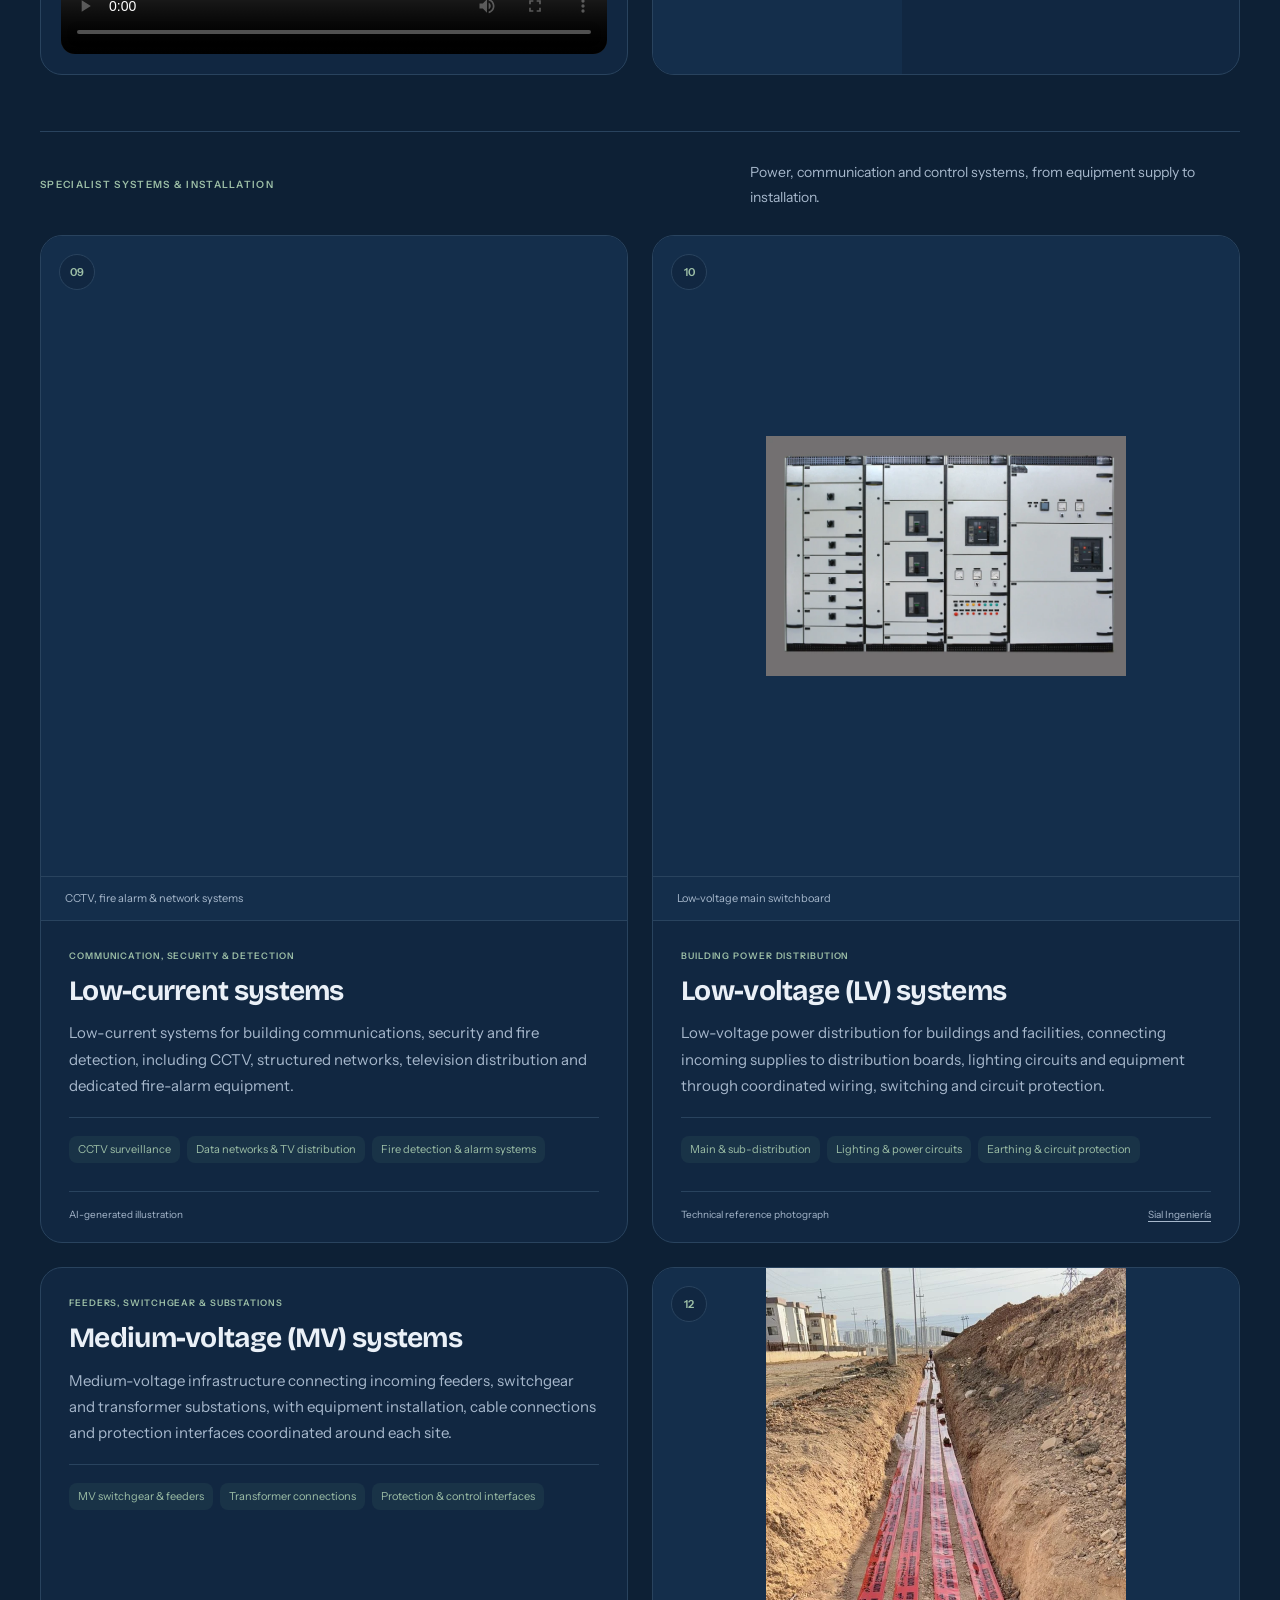
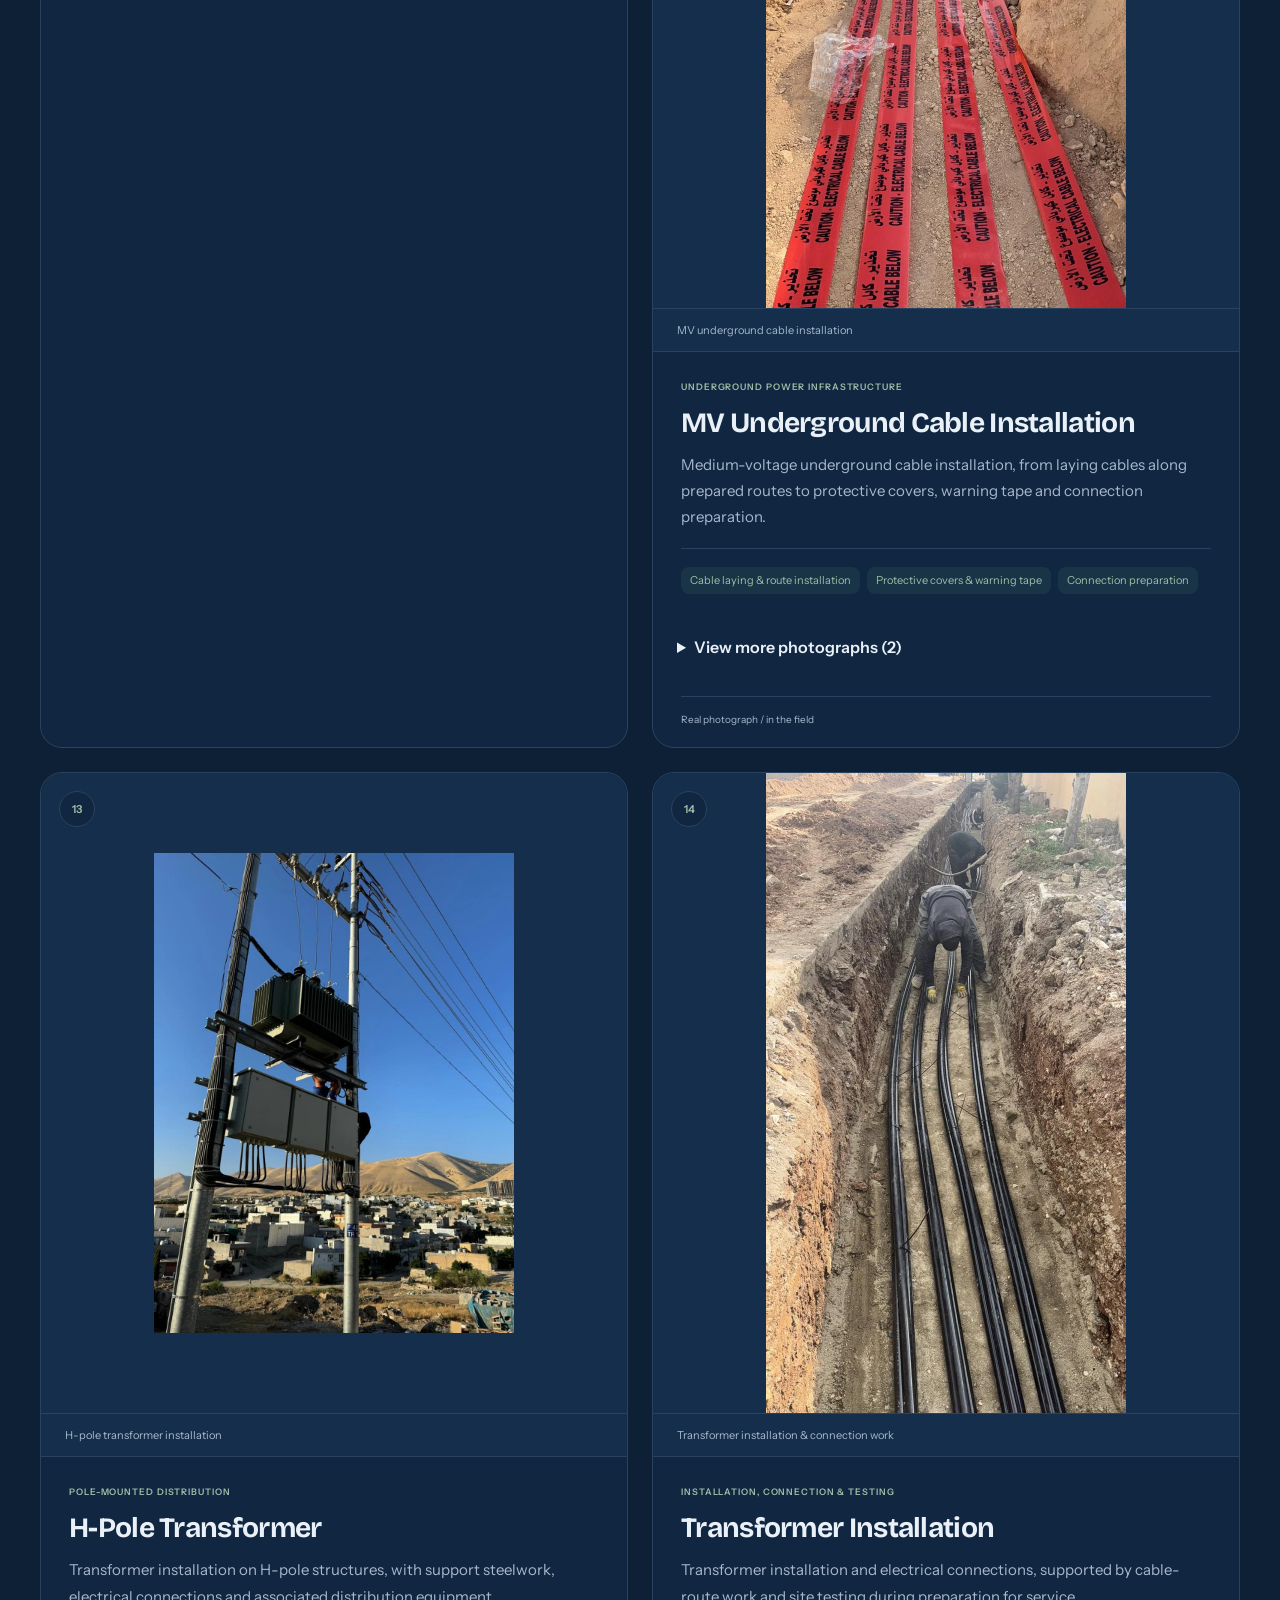
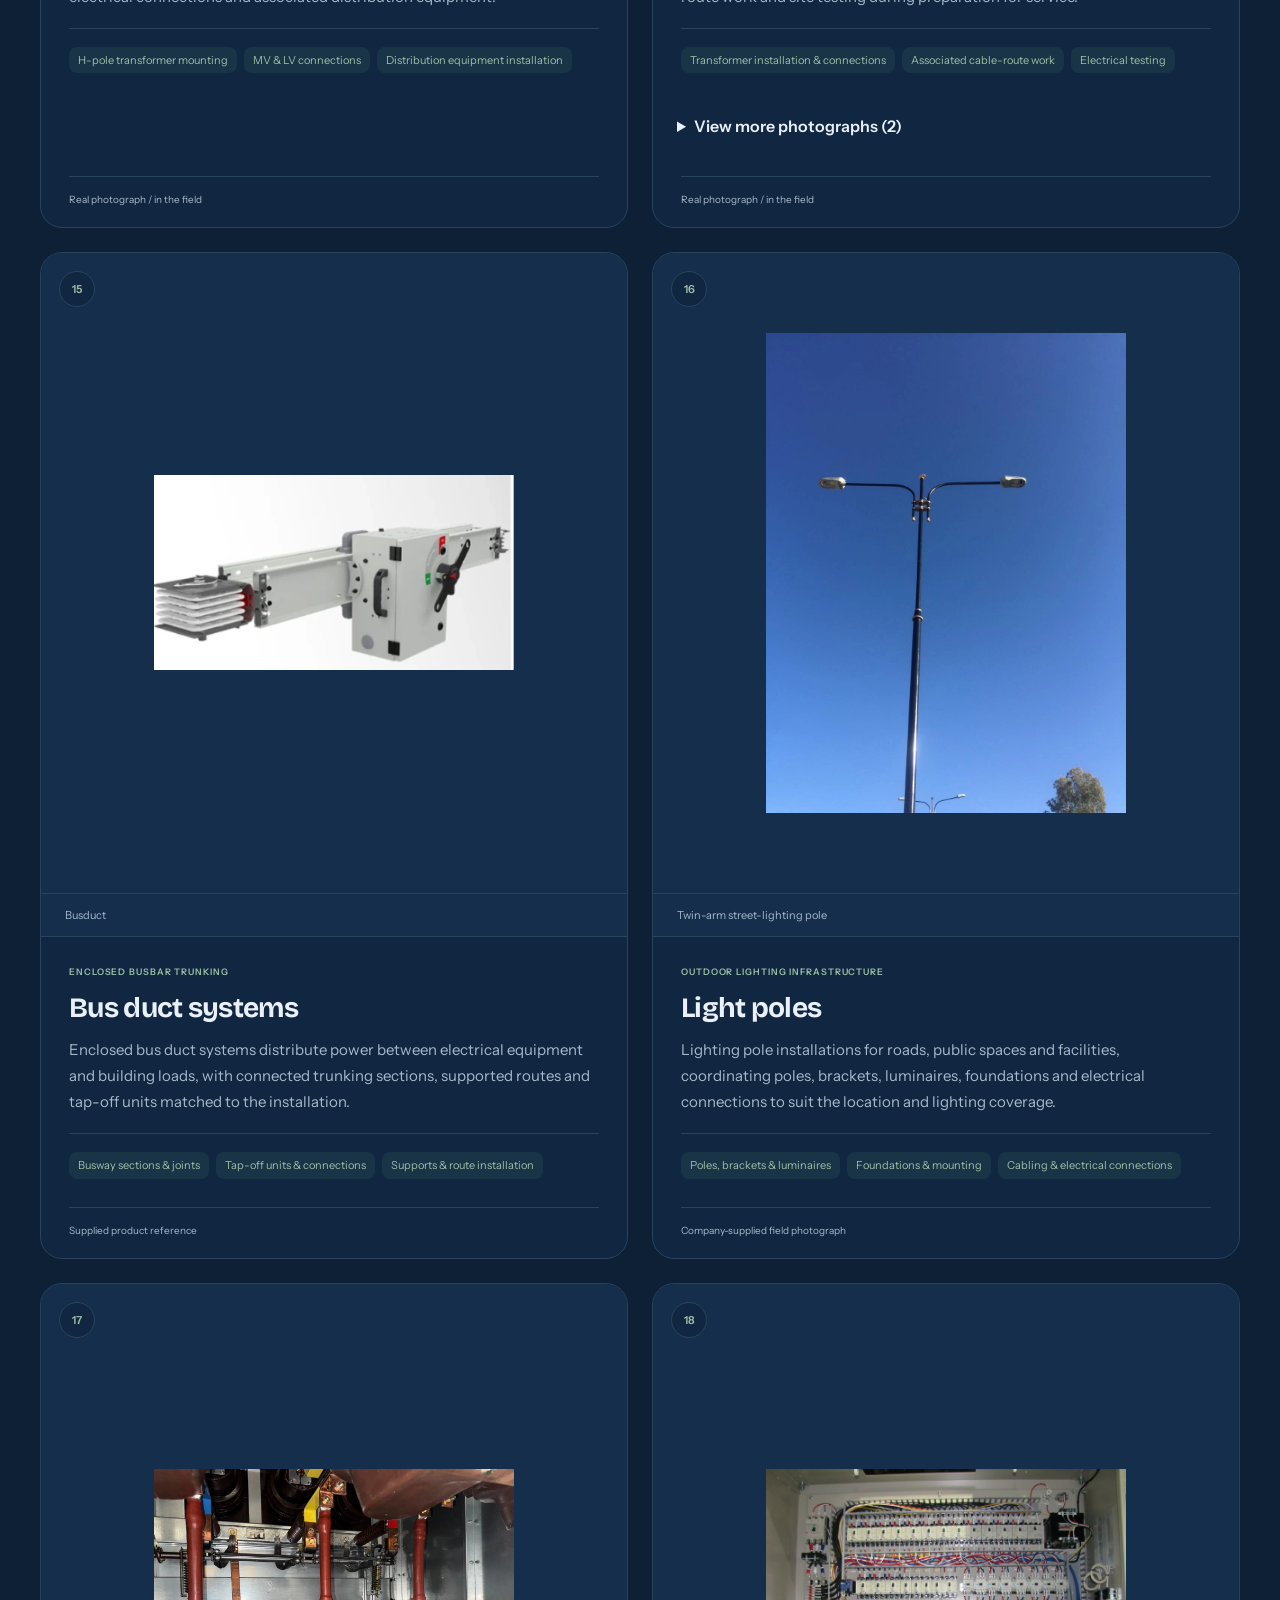
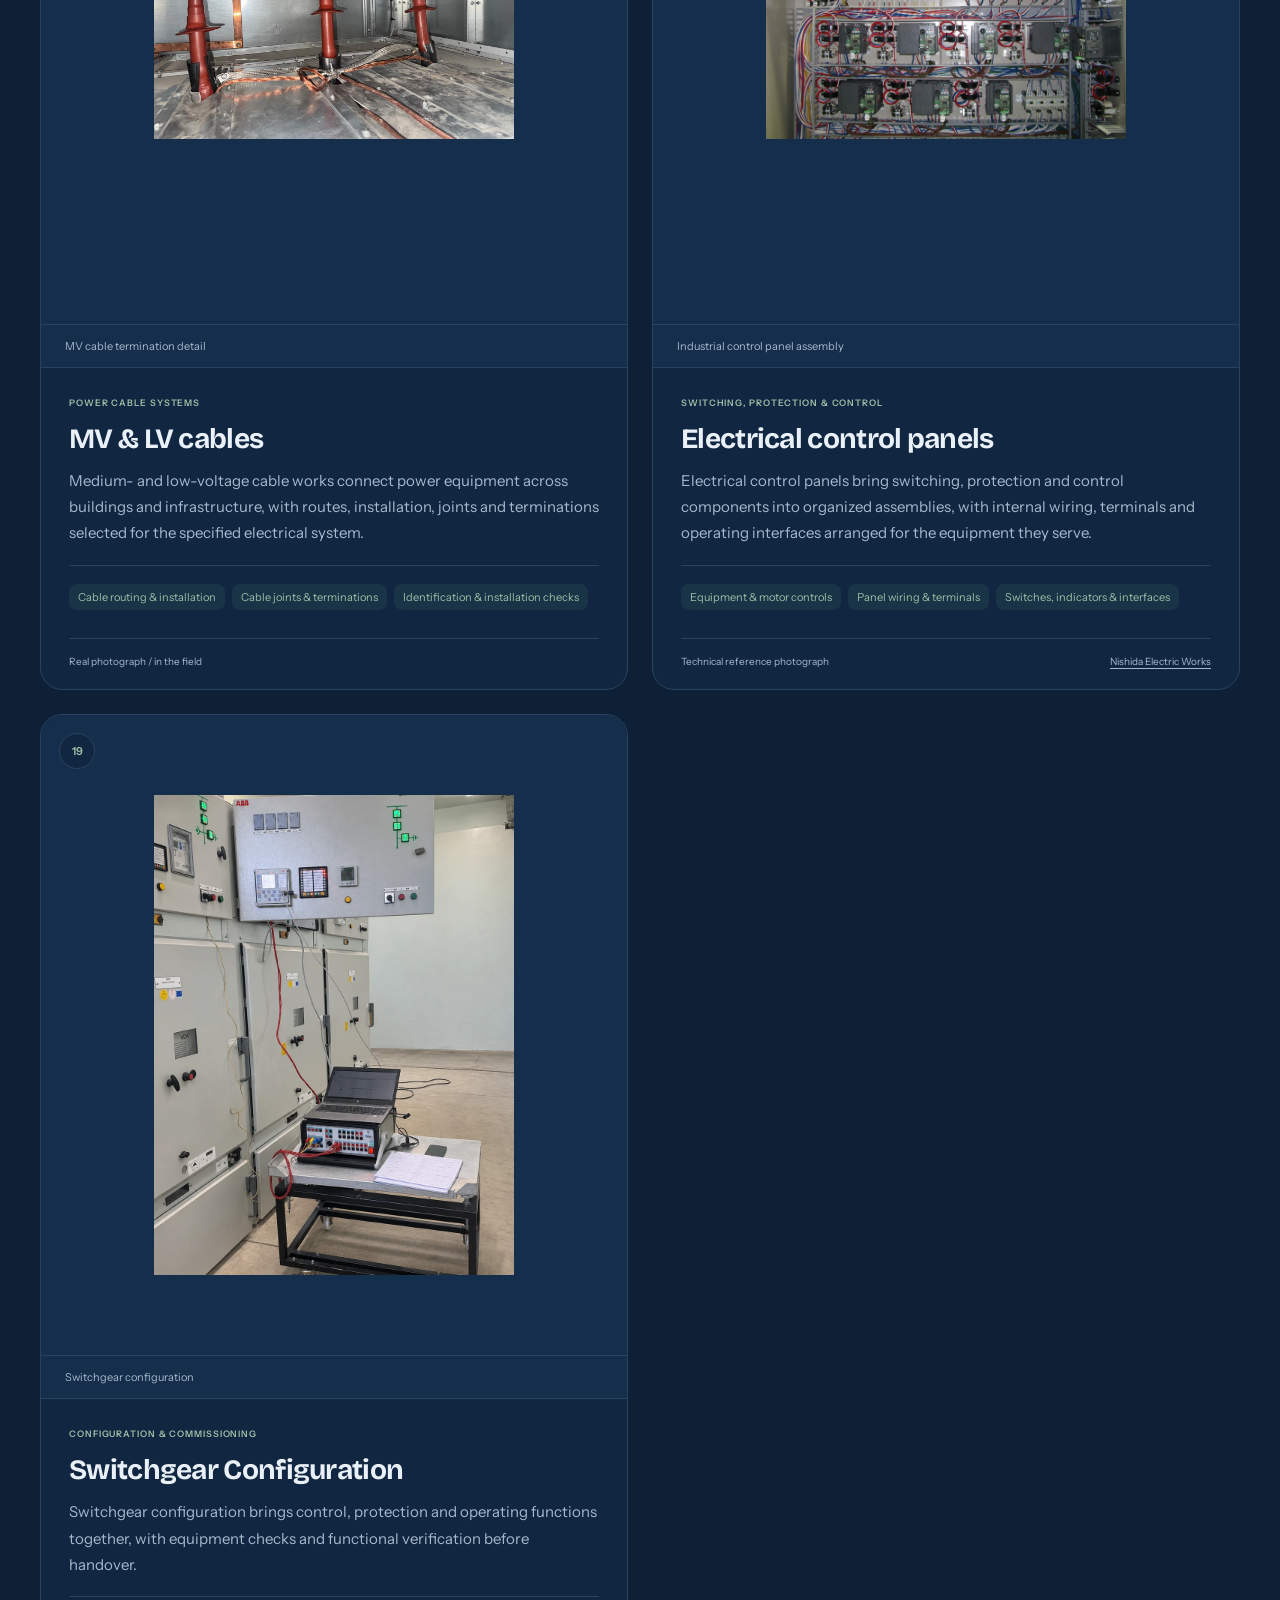
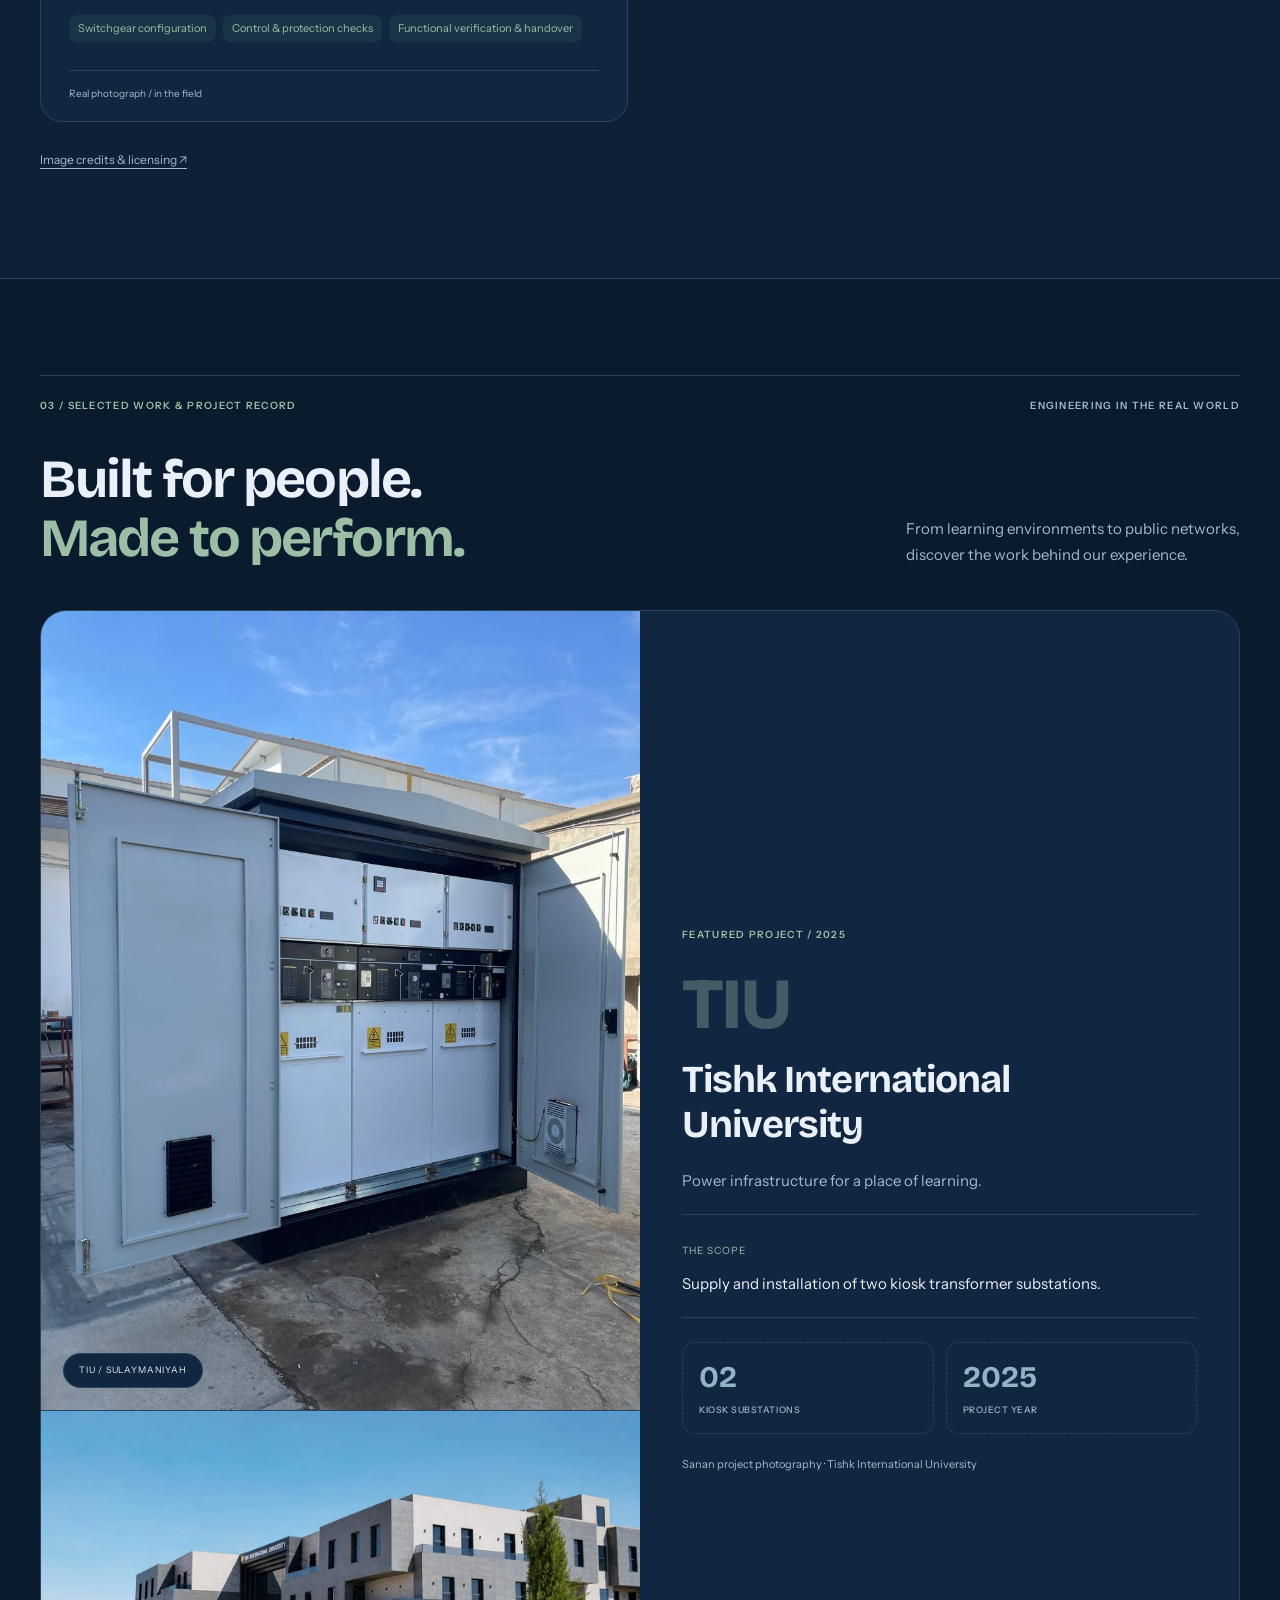
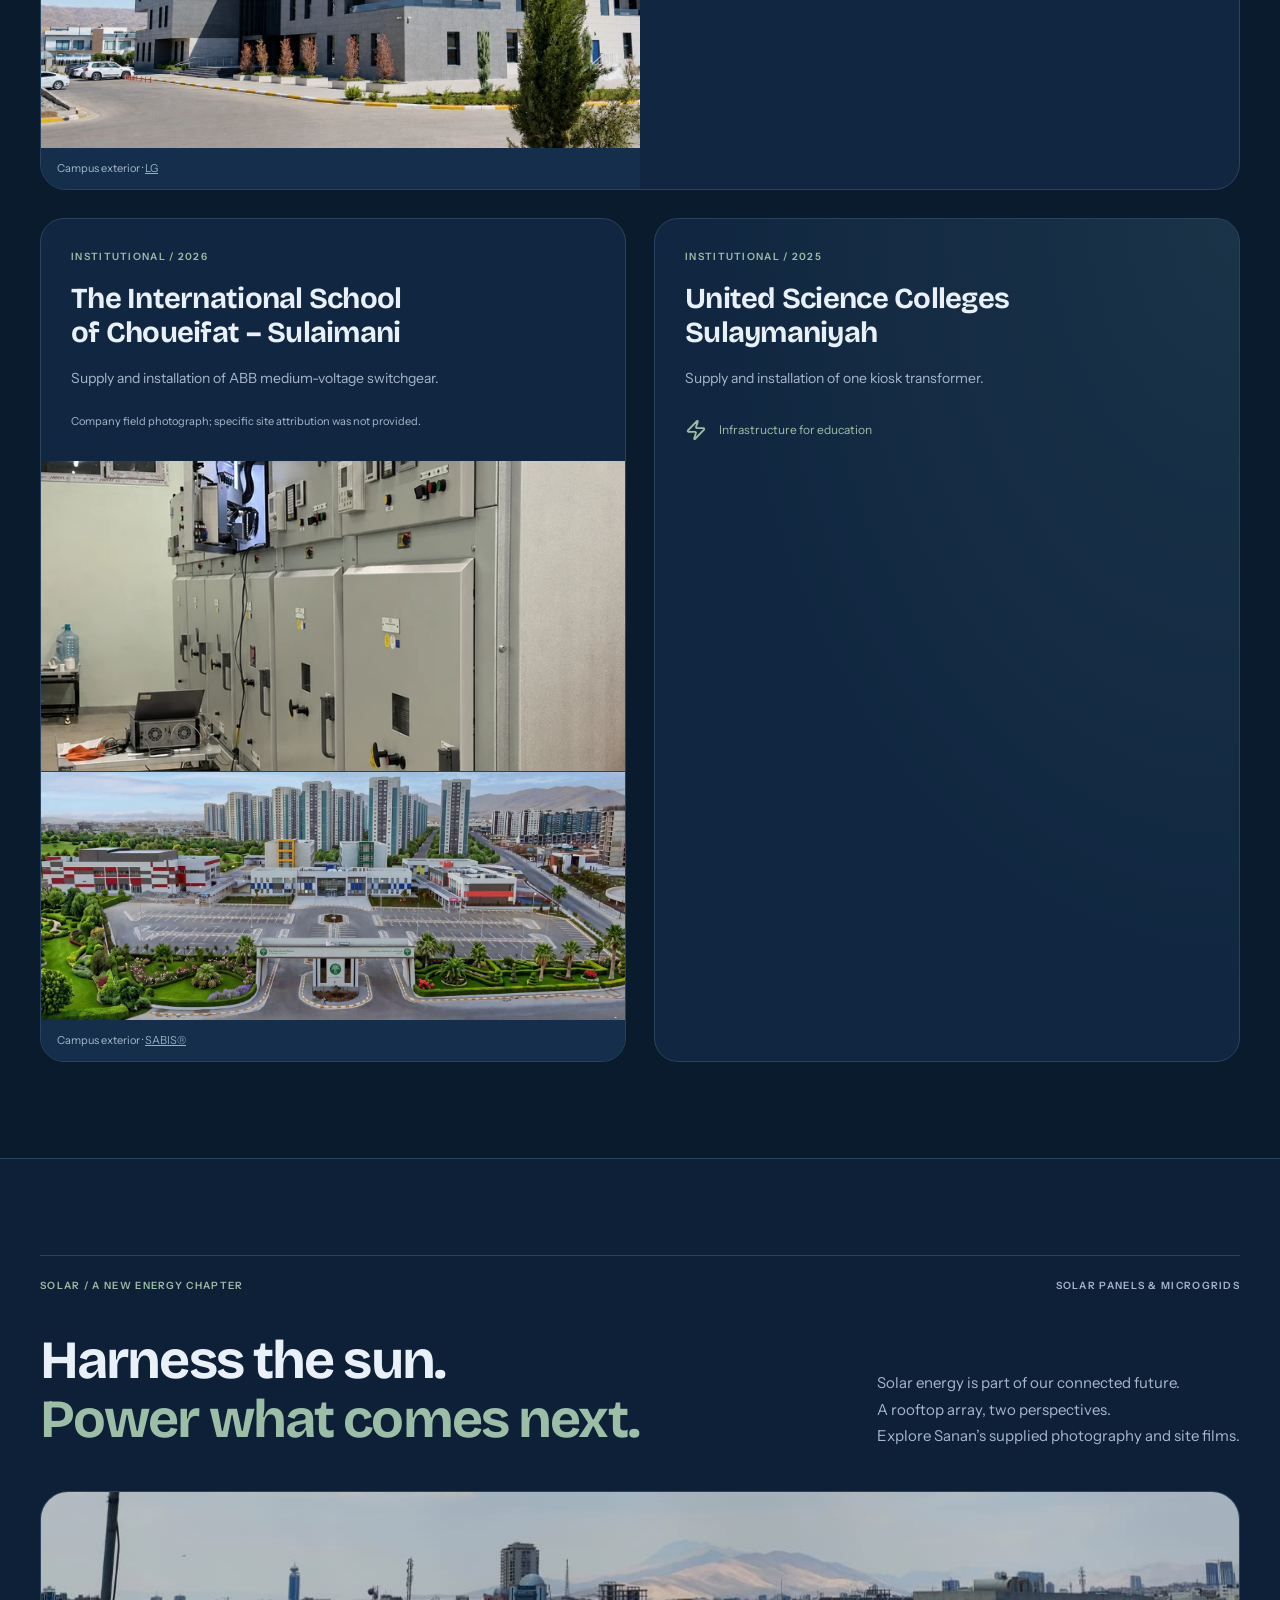
==== commit 2f7ad571: "Refresh engineering insights, add earthing guide, and improve expertise photographs" ====
--- a/index.html
+++ b/index.html
@@ -1,7 +1,7 @@
 <!doctype html><html lang="en" data-theme="dark"><head><meta charset="UTF-8"/><meta name="viewport" content="width=device-width, initial-scale=1.0"/><meta name="theme-color" content="#0b1b2e"/><meta name="description" content="Sanan Company â€” electrical infrastructure and general contracting in Sulaymaniyah, Iraq. Feeder networks, substations, switchgear, street lighting, solar and microgrids."/><title>Sanan Company â€” Powering places. Connecting futures.</title>
   <script src="./theme.js?v=6"></script>
-  <script type="module" crossorigin src="./index--Sv_ok5p.js?v=sarchiman-20261121"></script>
+  <script type="module" crossorigin src="./index--Sv_ok5p.js?v=professional-20261121"></script>
   <script src="./navigation.js?v=1" defer></script>
-  <link rel="stylesheet" href="./portfolio-style.css?v=sarchiman-20261121">
+  <link rel="stylesheet" href="./portfolio-style.css?v=professional-20261121">
   <script src="./portfolio-motion.js?v=1" defer></script>
 </head><body><div id="root"></div></body></html>
--- a/portfolio-style.css
+++ b/portfolio-style.css
@@ -568,3 +568,29 @@
 .project-building figcaption { padding:12px 16px; color:var(--muted); font-size:11px; line-height:1.6; }
 .project-building figcaption a { color:var(--blue); text-decoration:underline; }
 .school-text-feature > .project-building { margin-top:28px; border:1px solid var(--line); border-radius:14px; overflow:hidden; }
+
+/* Readable editorial engineering insights, with responsive vector diagrams. */
+.insight-grid { grid-template-columns:repeat(2,minmax(0,1fr)); gap:28px; }
+.insight-card { padding:16px 16px 28px; border-radius:24px; }
+.insight-image { height:auto; aspect-ratio:3/2; padding:0; background:#eff4f1; }
+.insight-image img { display:block; width:100%; height:100%; object-fit:contain; }
+.insight-image > span { display:none; }
+.insight-card h3 { font-size:25px; line-height:1.25; }
+.insight-card p { font-size:15px; line-height:1.75; max-width:55ch; }
+.insight-card small { font-size:10px; font-weight:600; }
+.earthing-guide { margin-top:48px; padding:36px; background:var(--surface); border:1px solid var(--line); border-radius:24px; }
+.earthing-intro h3 { font-size:clamp(25px,3vw,36px); margin:14px 0; }
+.earthing-intro p,.earthing-guide p { color:var(--muted); line-height:1.8; }
+.earthing-principles { display:grid; grid-template-columns:repeat(3,minmax(0,1fr)); gap:24px; margin:30px 0; }
+.earthing-principles article { border-top:2px solid var(--accent); padding-top:20px; }
+.earthing-principles h4 { font-size:19px; margin-bottom:10px; }
+.earthing-principles p { font-size:14px; }
+.earthing-arrangements { border-top:1px solid var(--line); padding:22px 0; }
+.earthing-arrangements summary { cursor:pointer; font-size:18px; color:var(--ink); font-weight:600; }
+.earthing-arrangements table { width:100%; border-collapse:collapse; margin:20px 0; text-align:left; font-size:14px; }
+.earthing-arrangements caption { text-align:left; padding:12px 0; color:var(--muted); }
+.earthing-arrangements th,.earthing-arrangements td { padding:14px 10px; border-bottom:1px solid var(--line); vertical-align:top; }
+.earthing-arrangements th { width:110px; color:var(--accent); }
+.earthing-arrangements p { font-size:14px; }
+.earthing-reference { display:inline-block; font-size:12px; line-height:1.7; color:var(--accent); text-decoration:underline; }
+@media(max-width:700px) { .insight-grid { grid-template-columns:1fr; gap:24px; } .insight-card h3 { font-size:24px; } .earthing-guide { padding:24px 20px; } .earthing-principles { grid-template-columns:1fr; gap:22px; } }
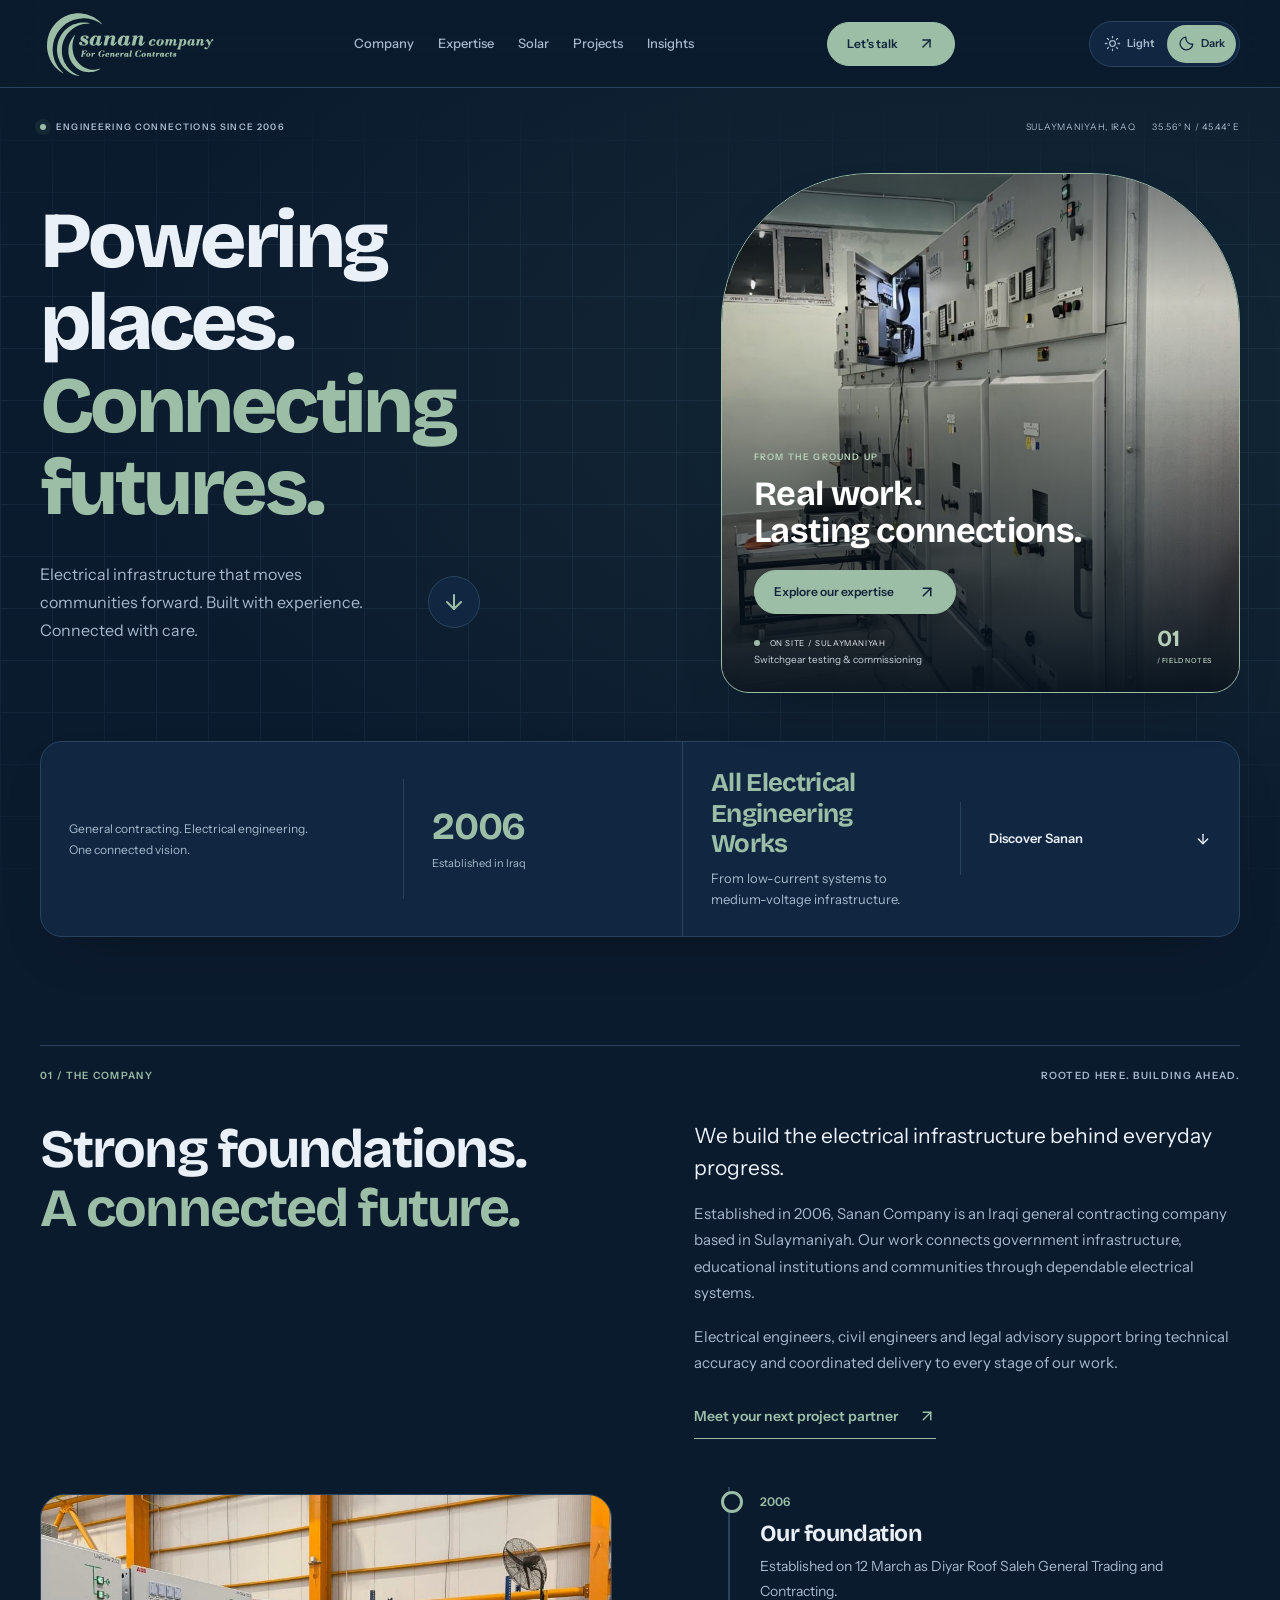
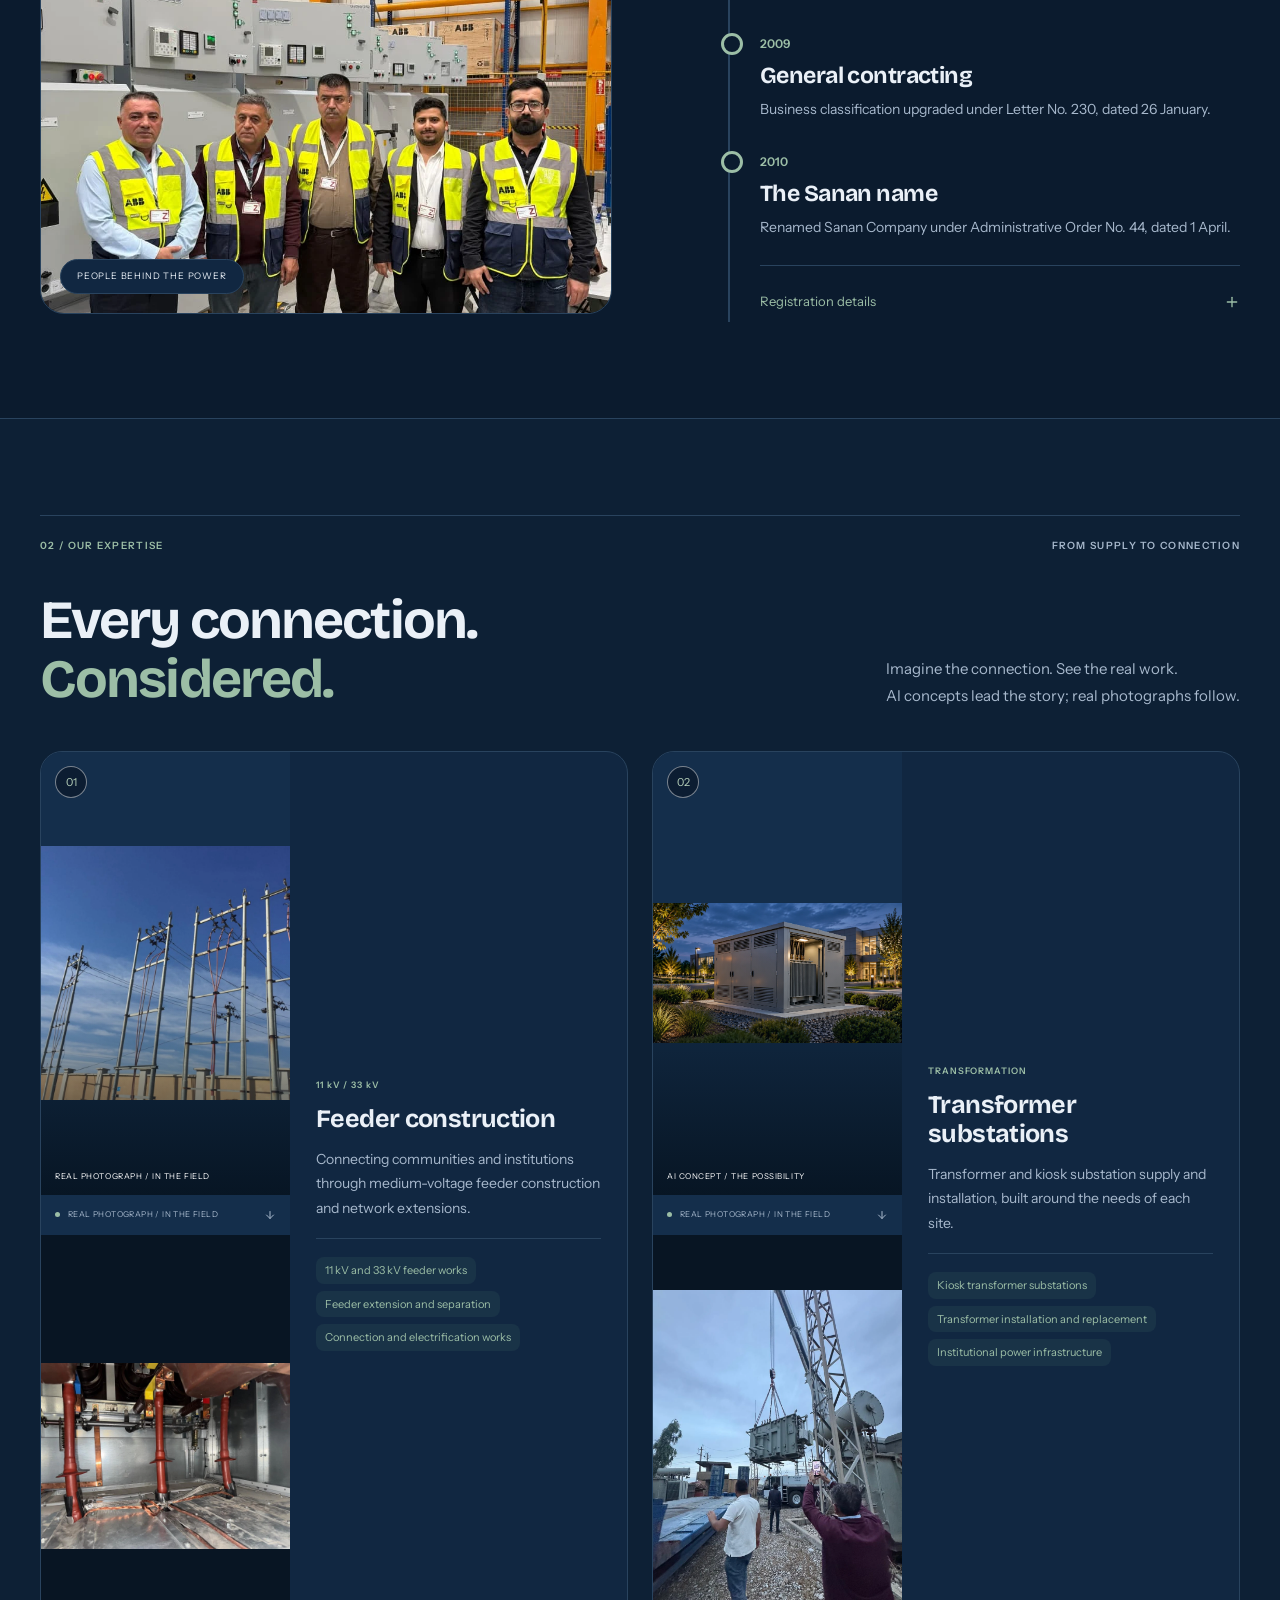
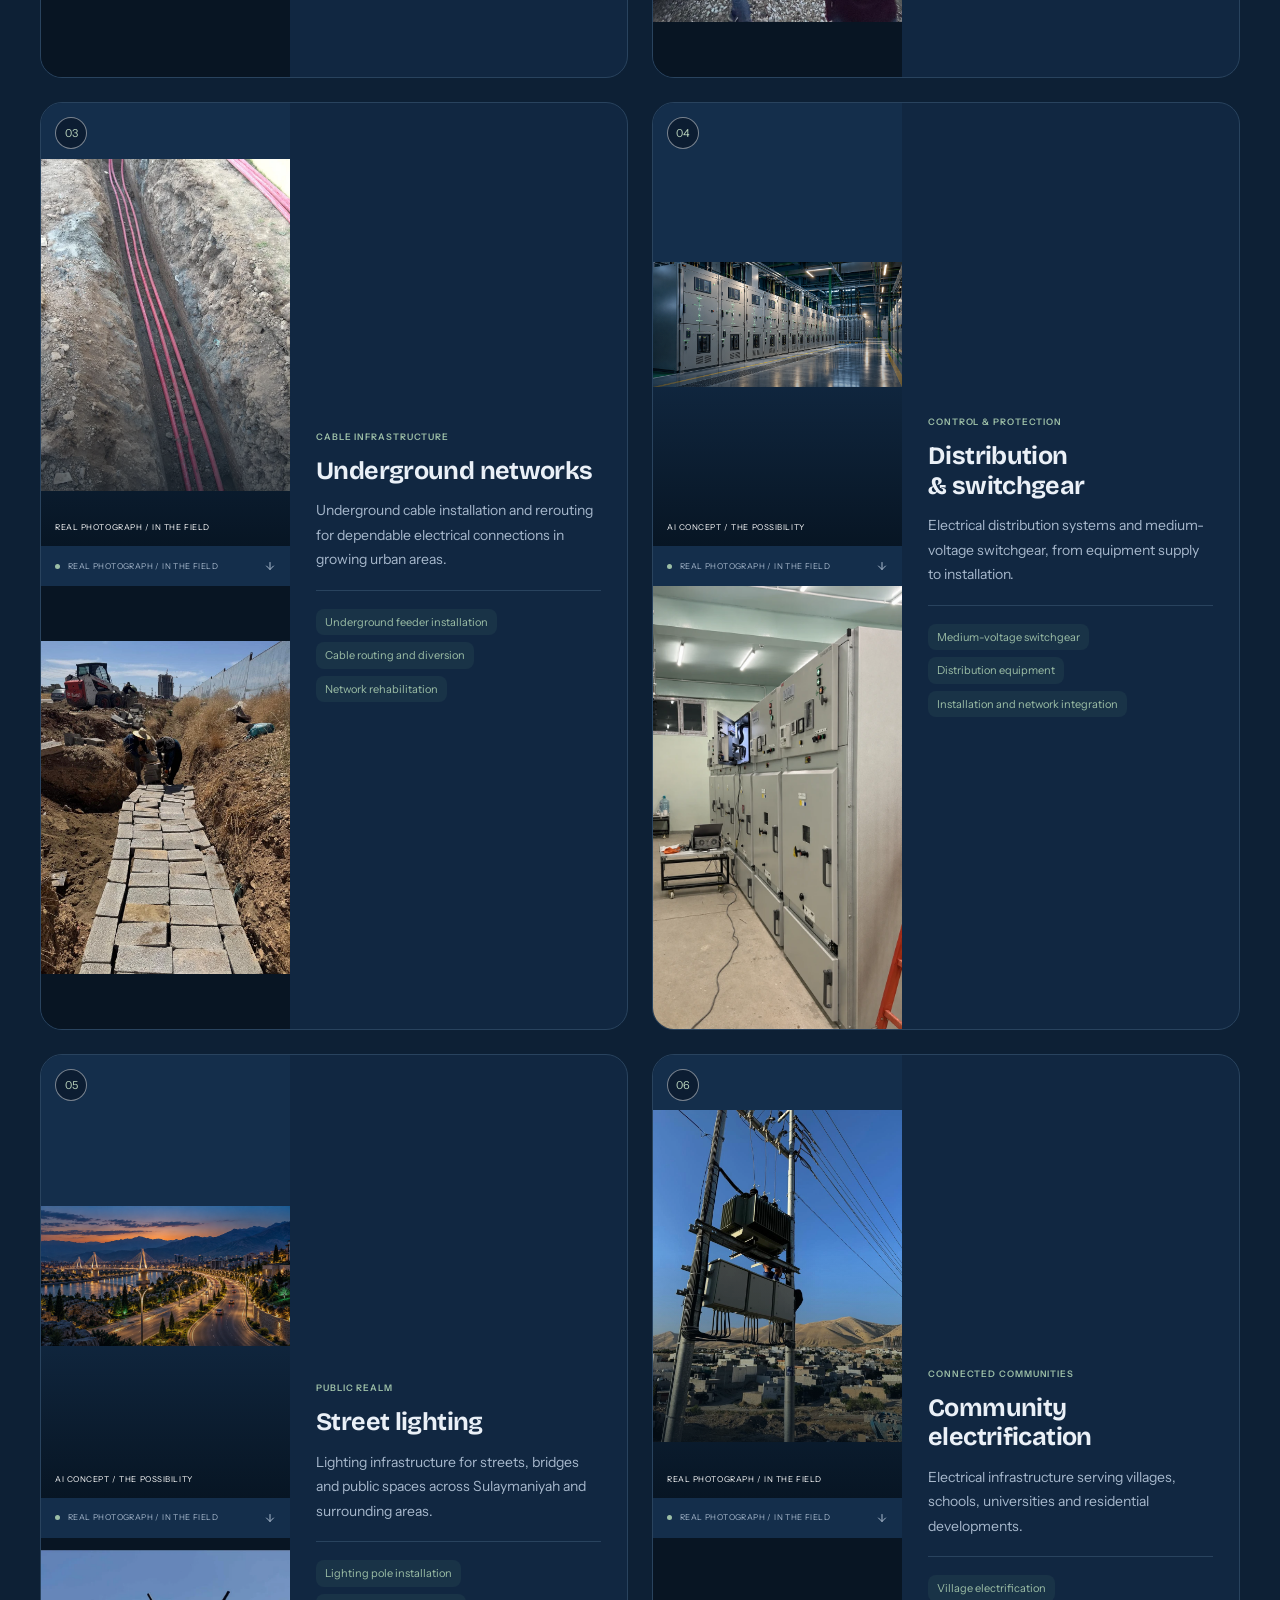
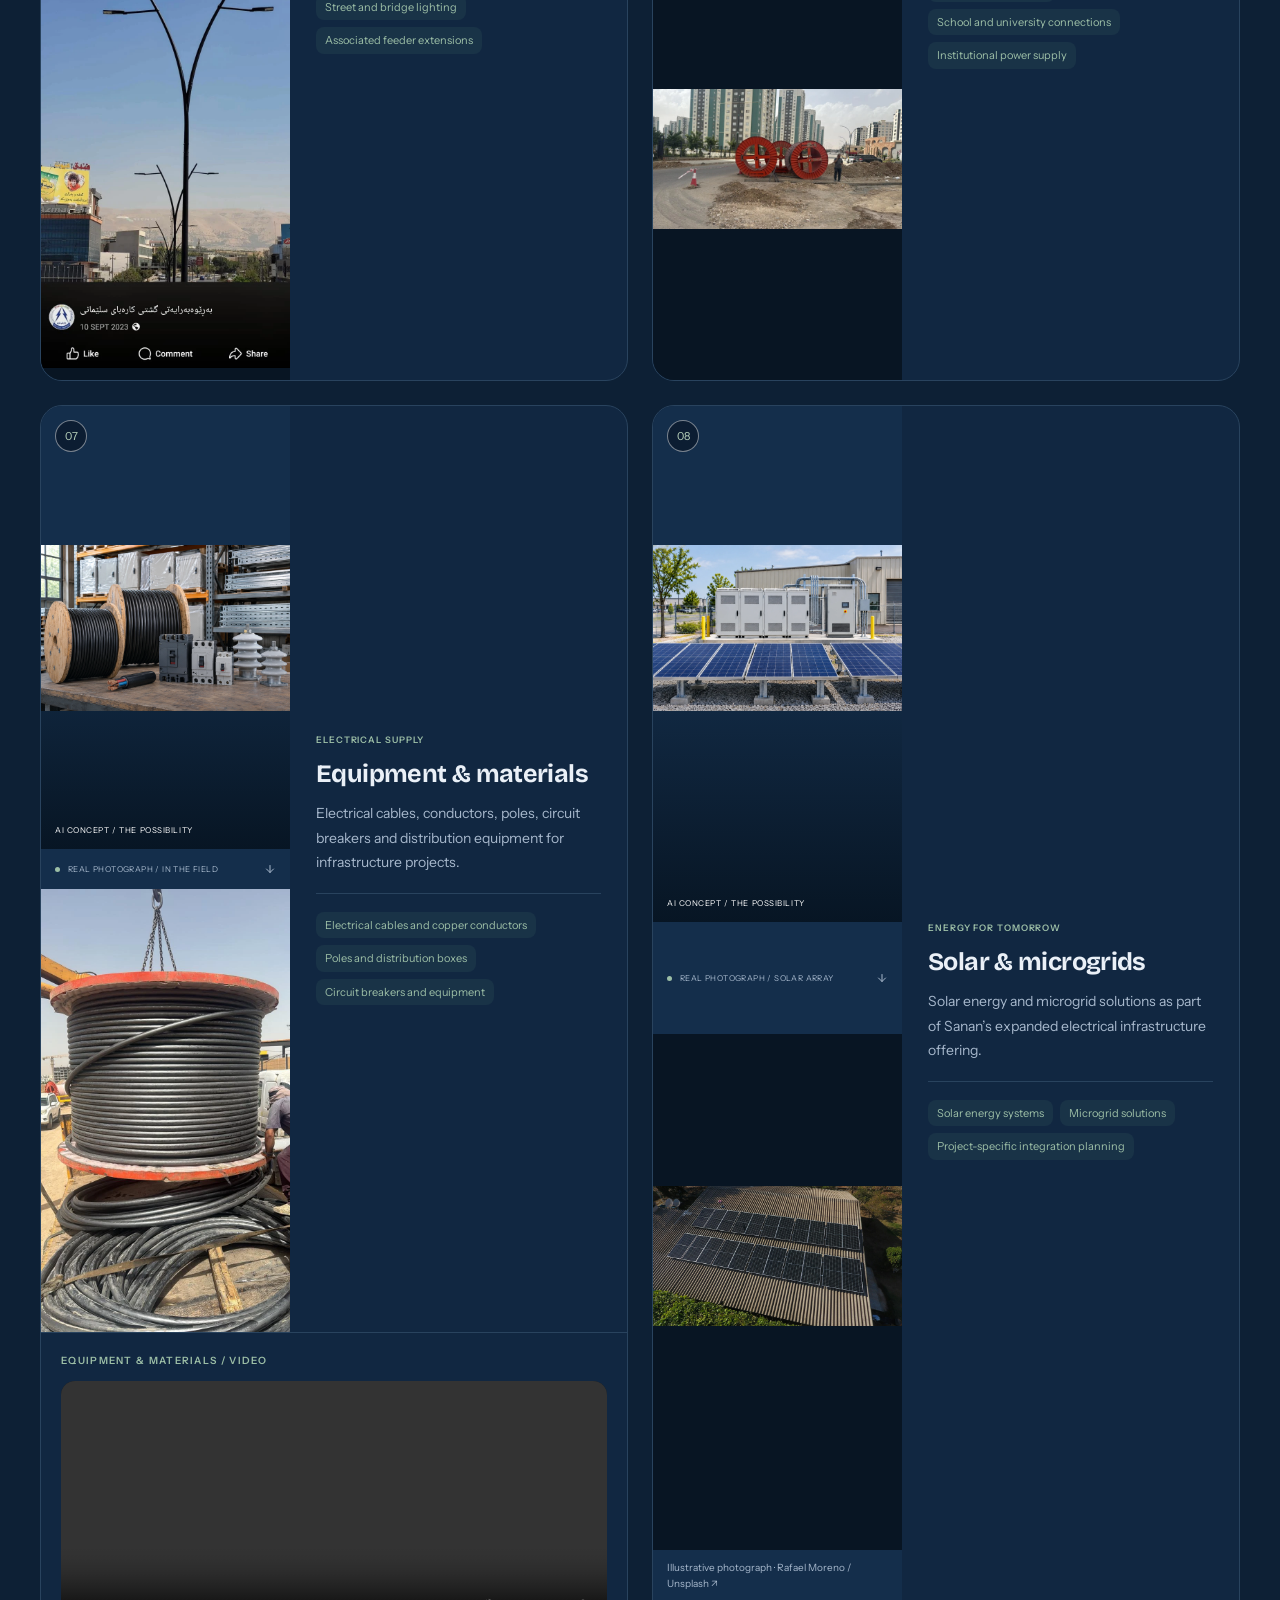
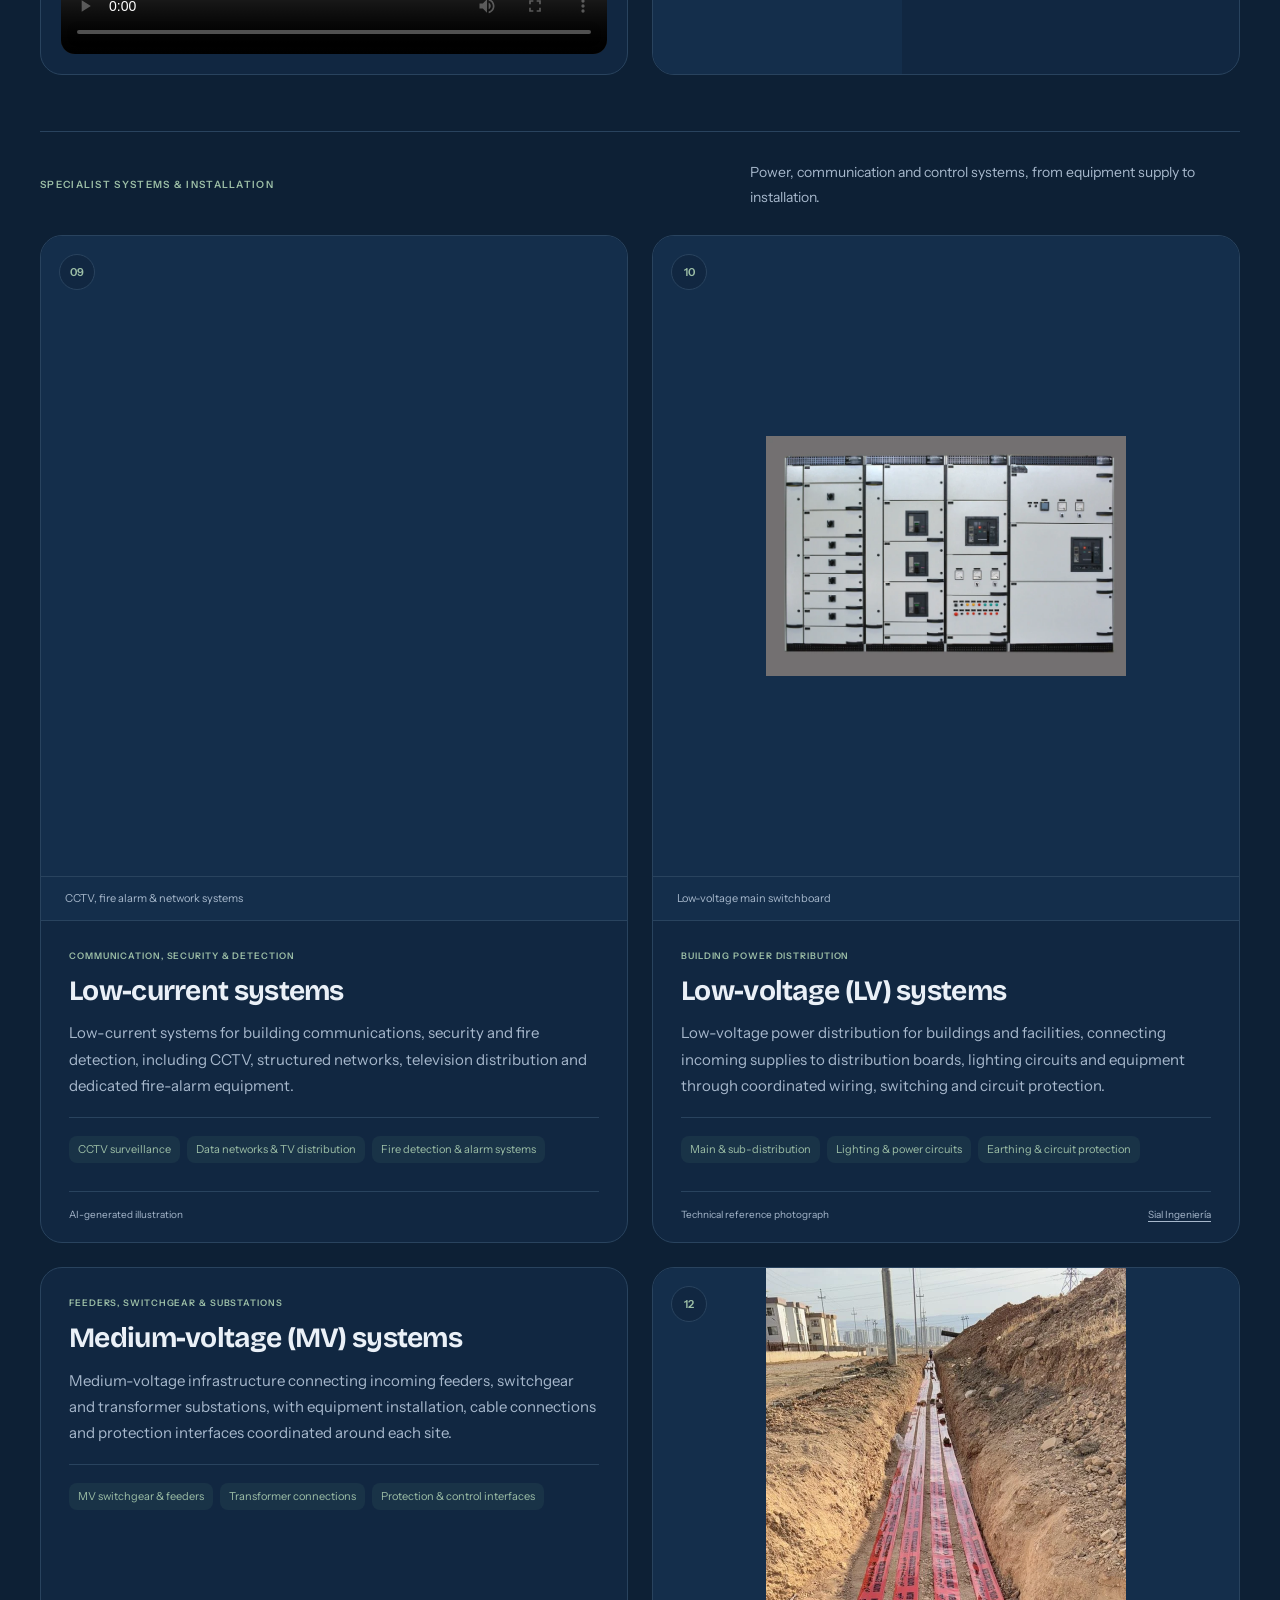
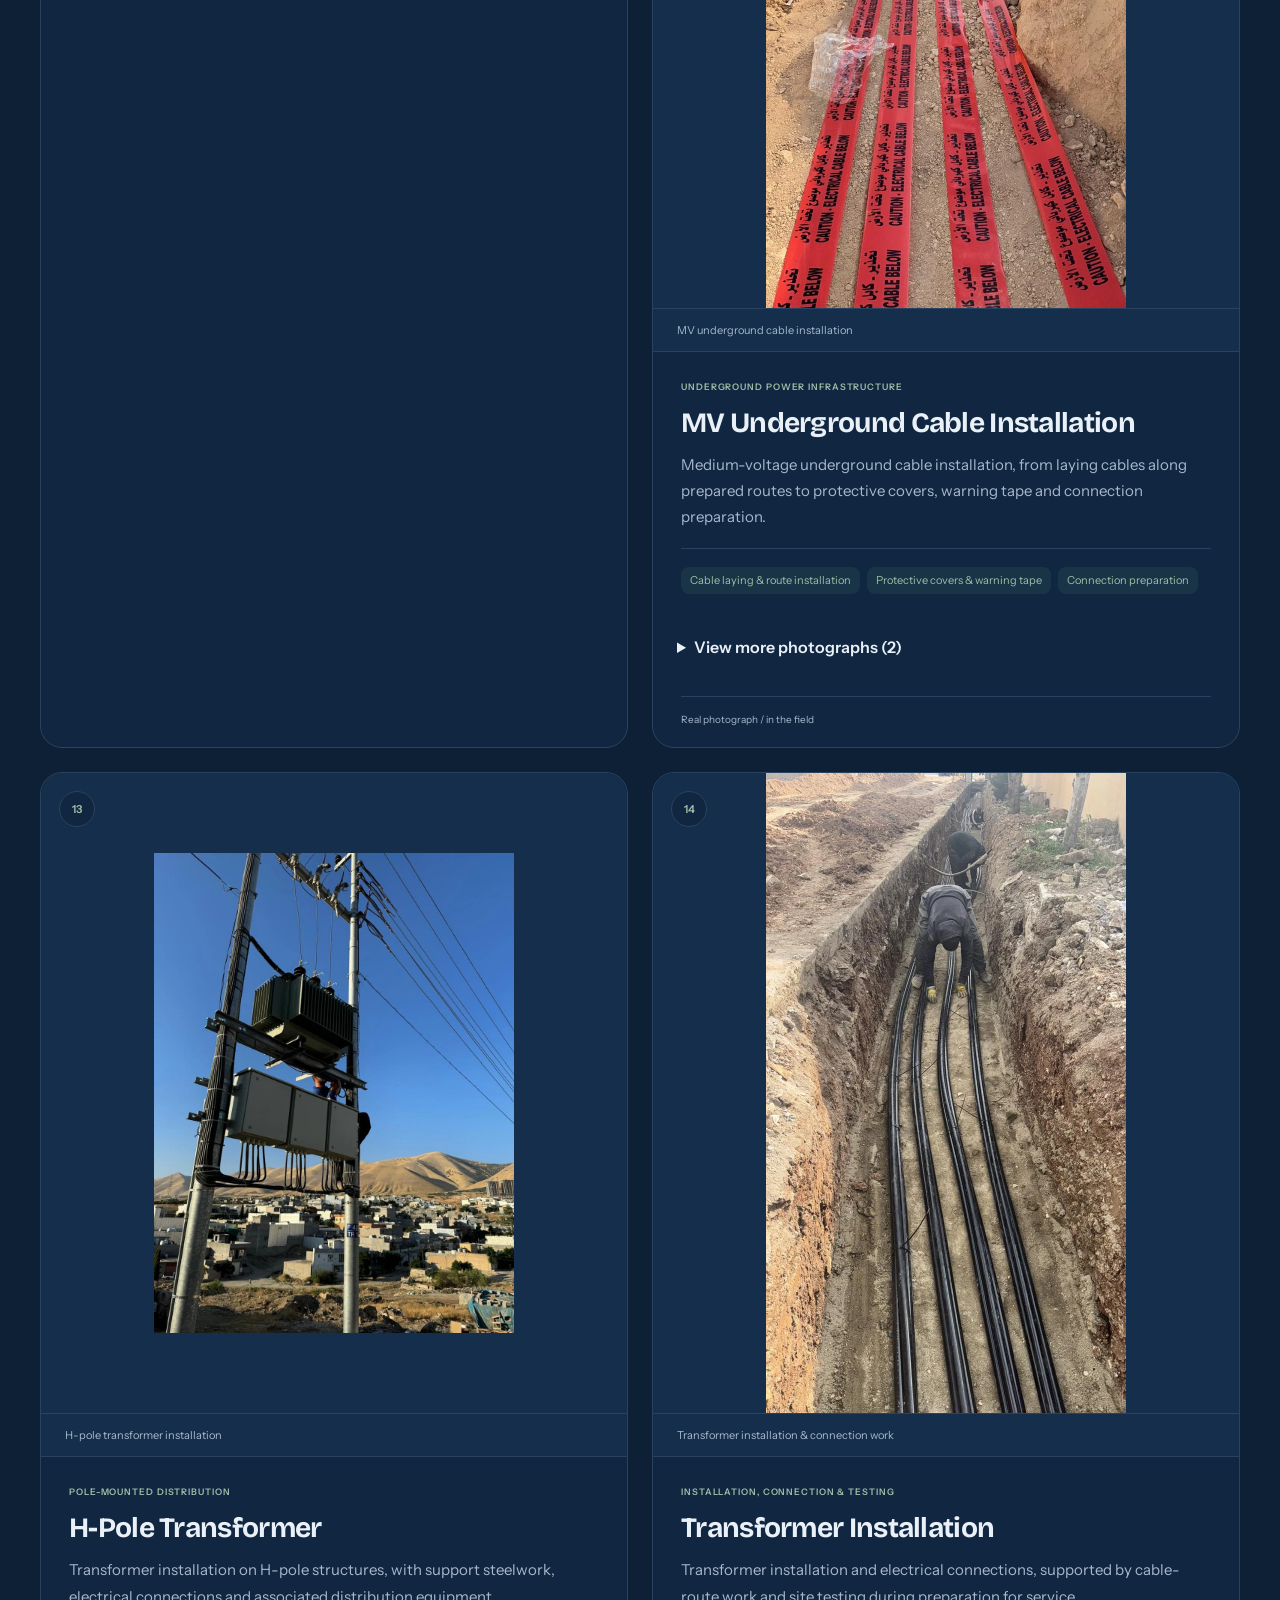
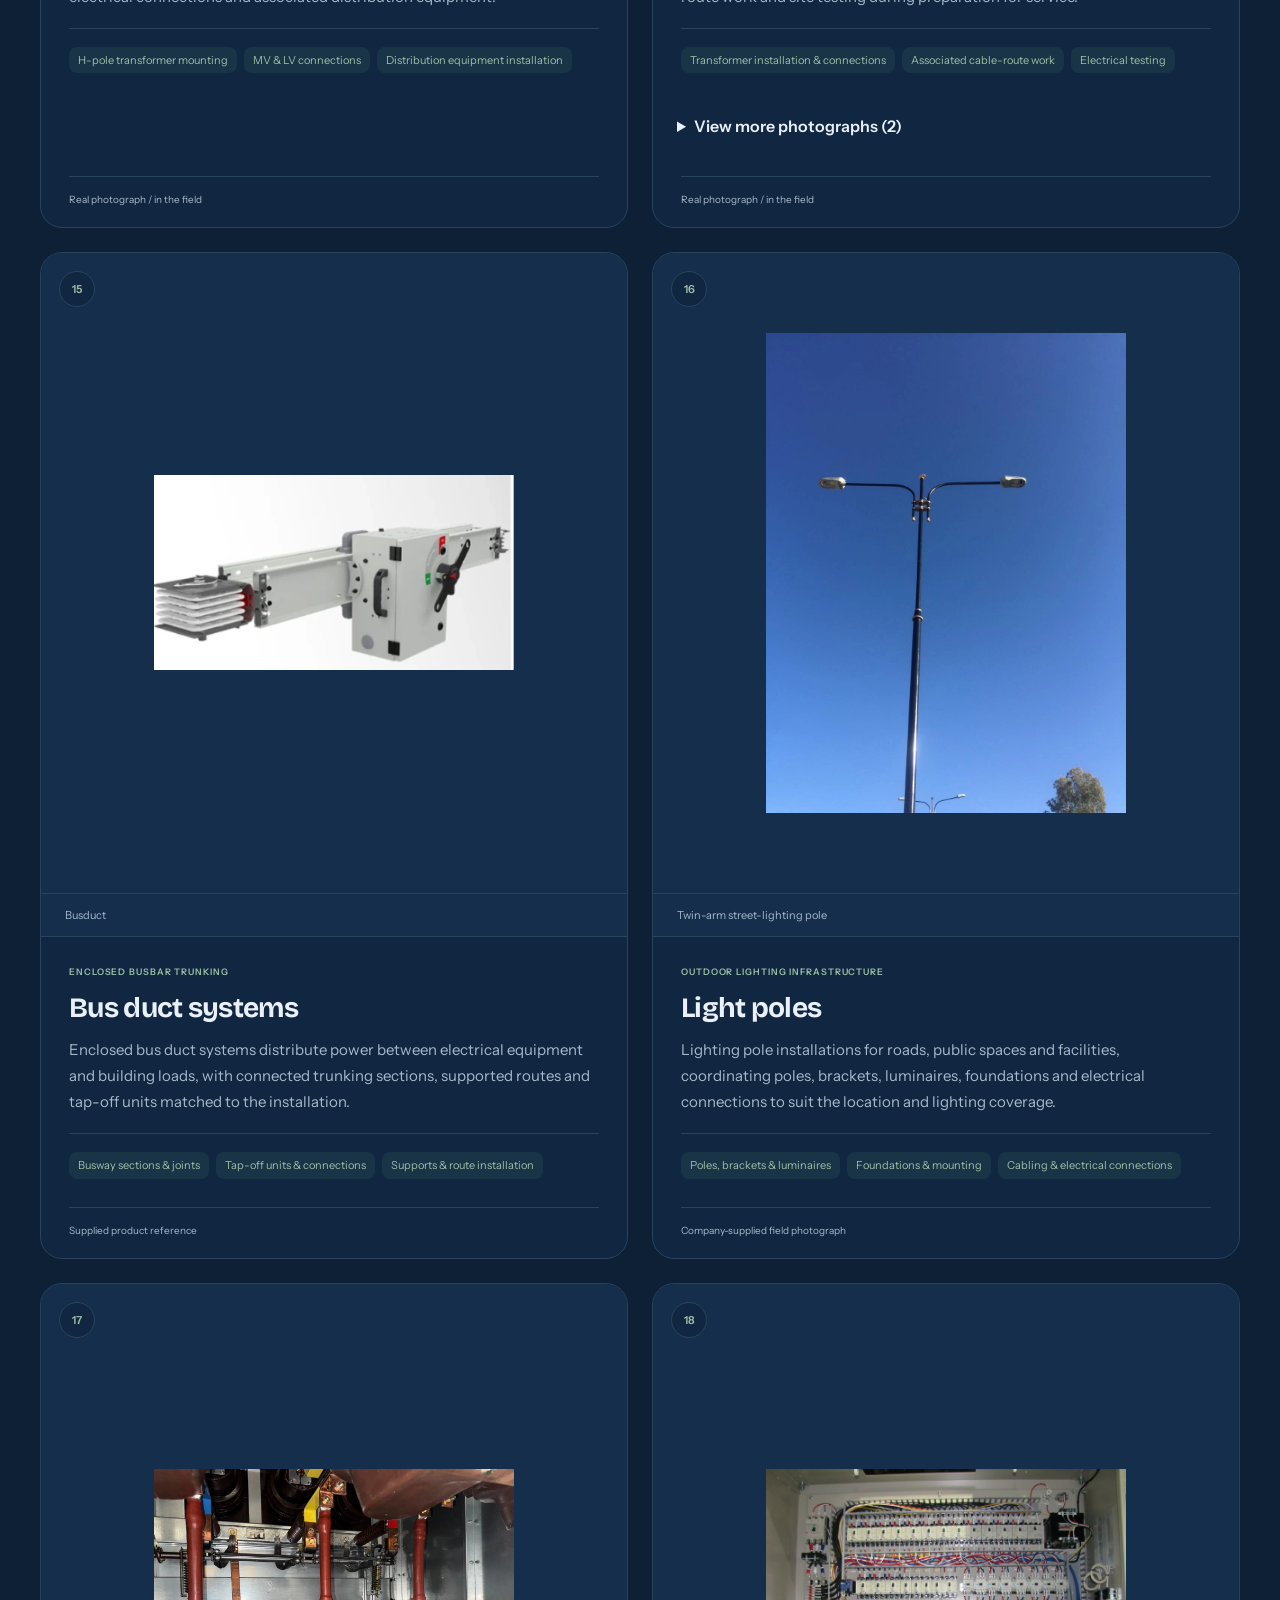
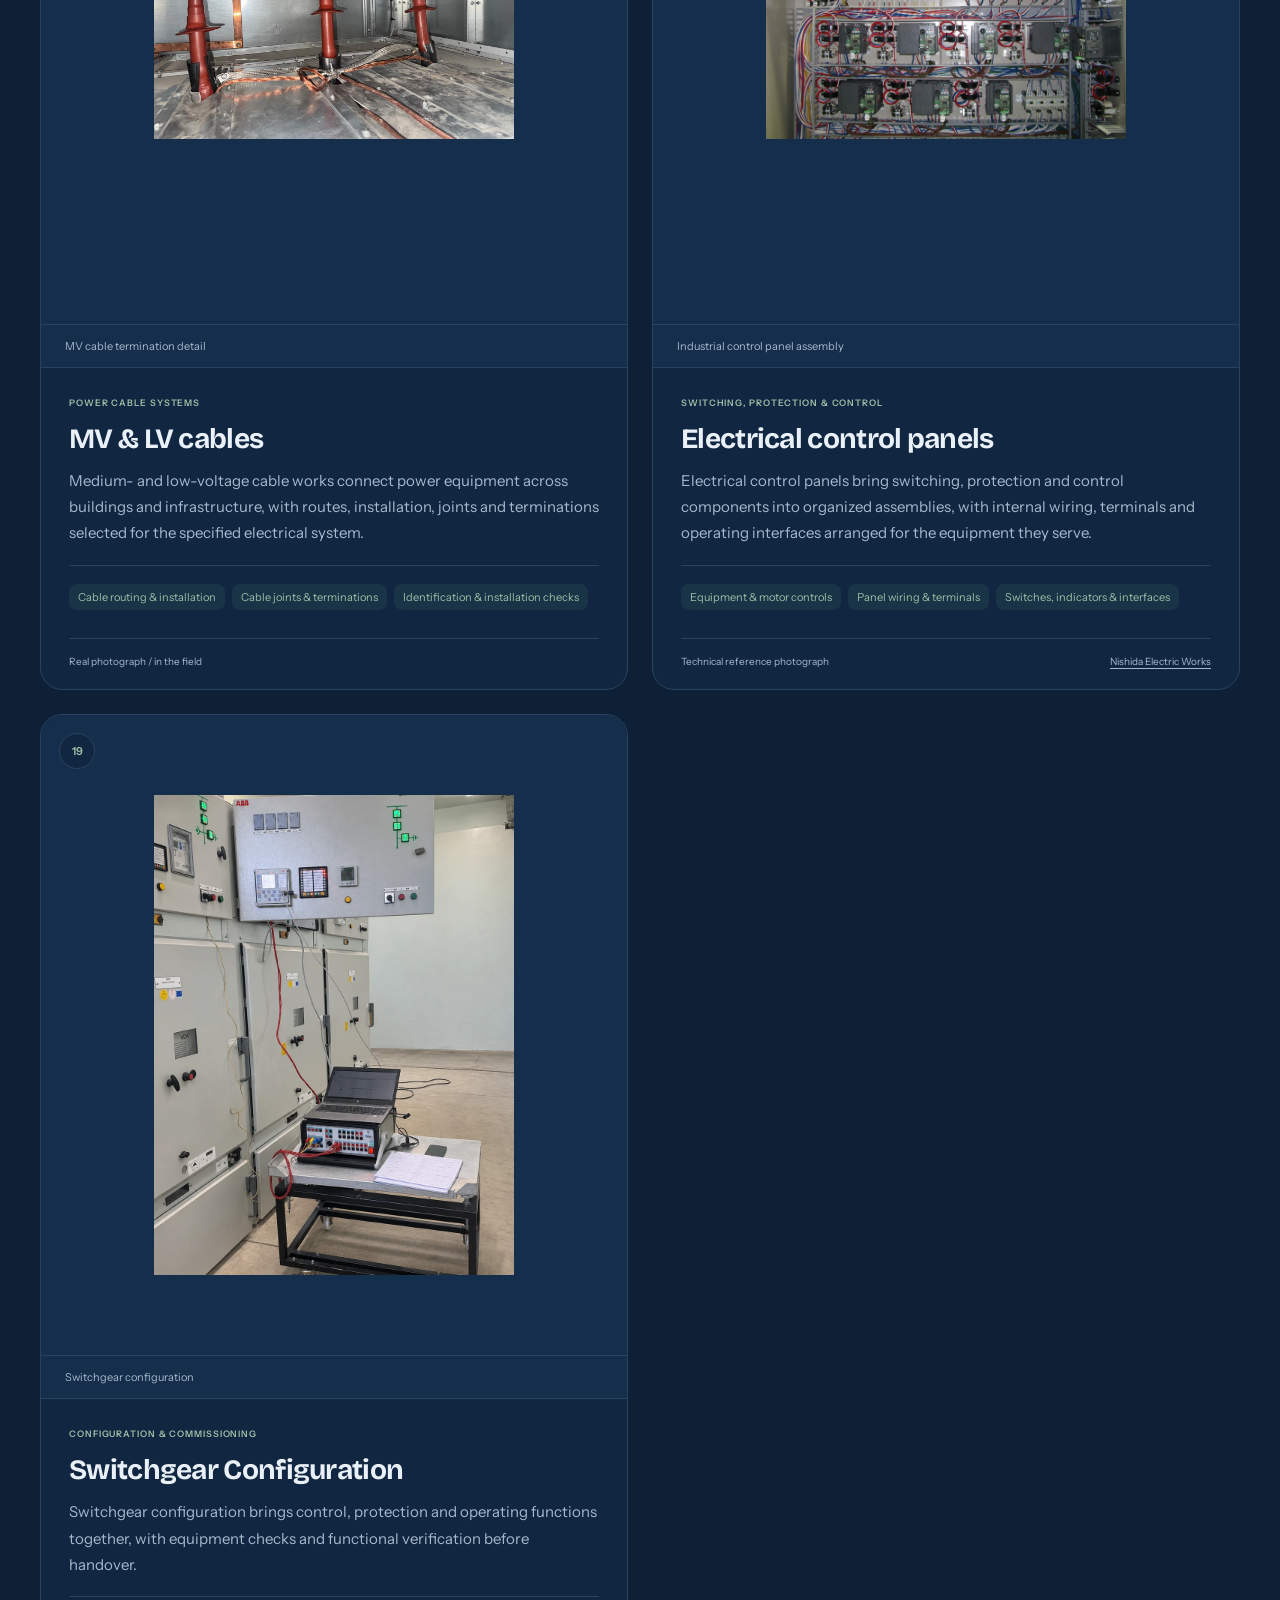
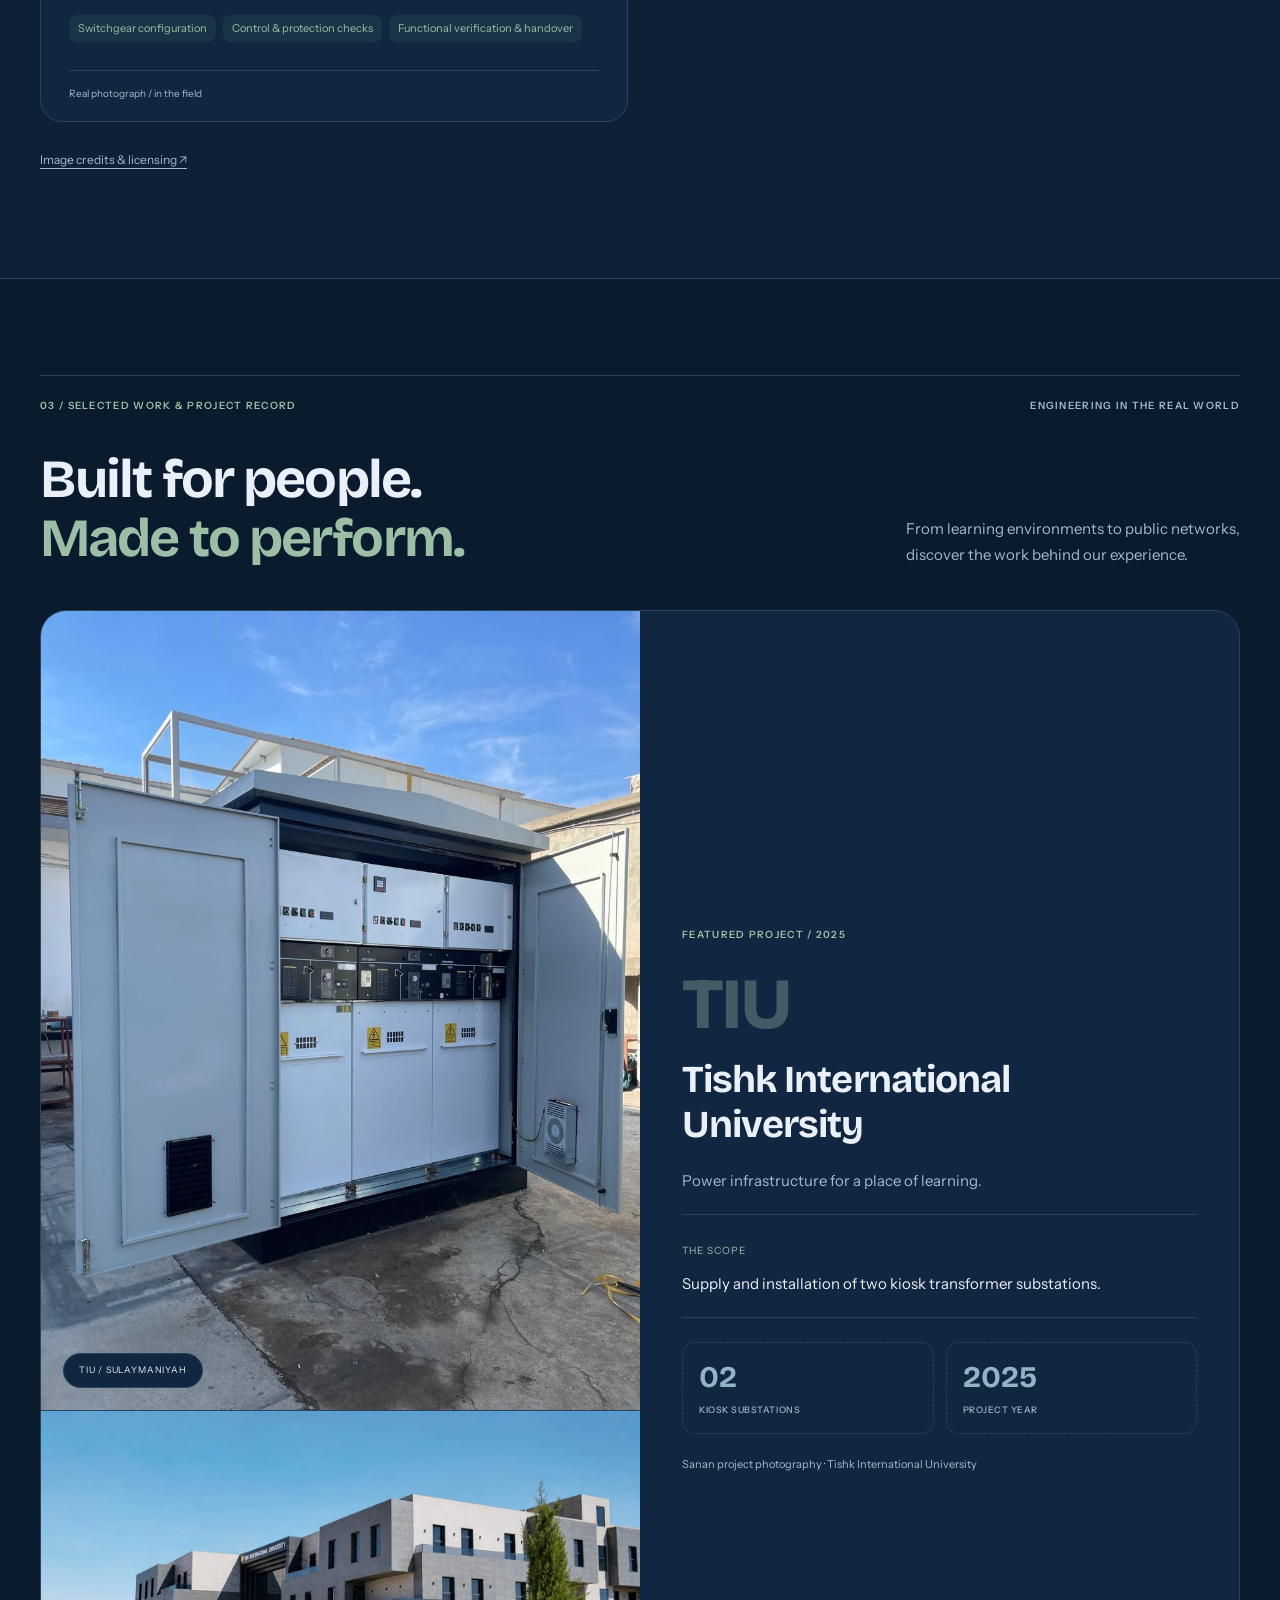
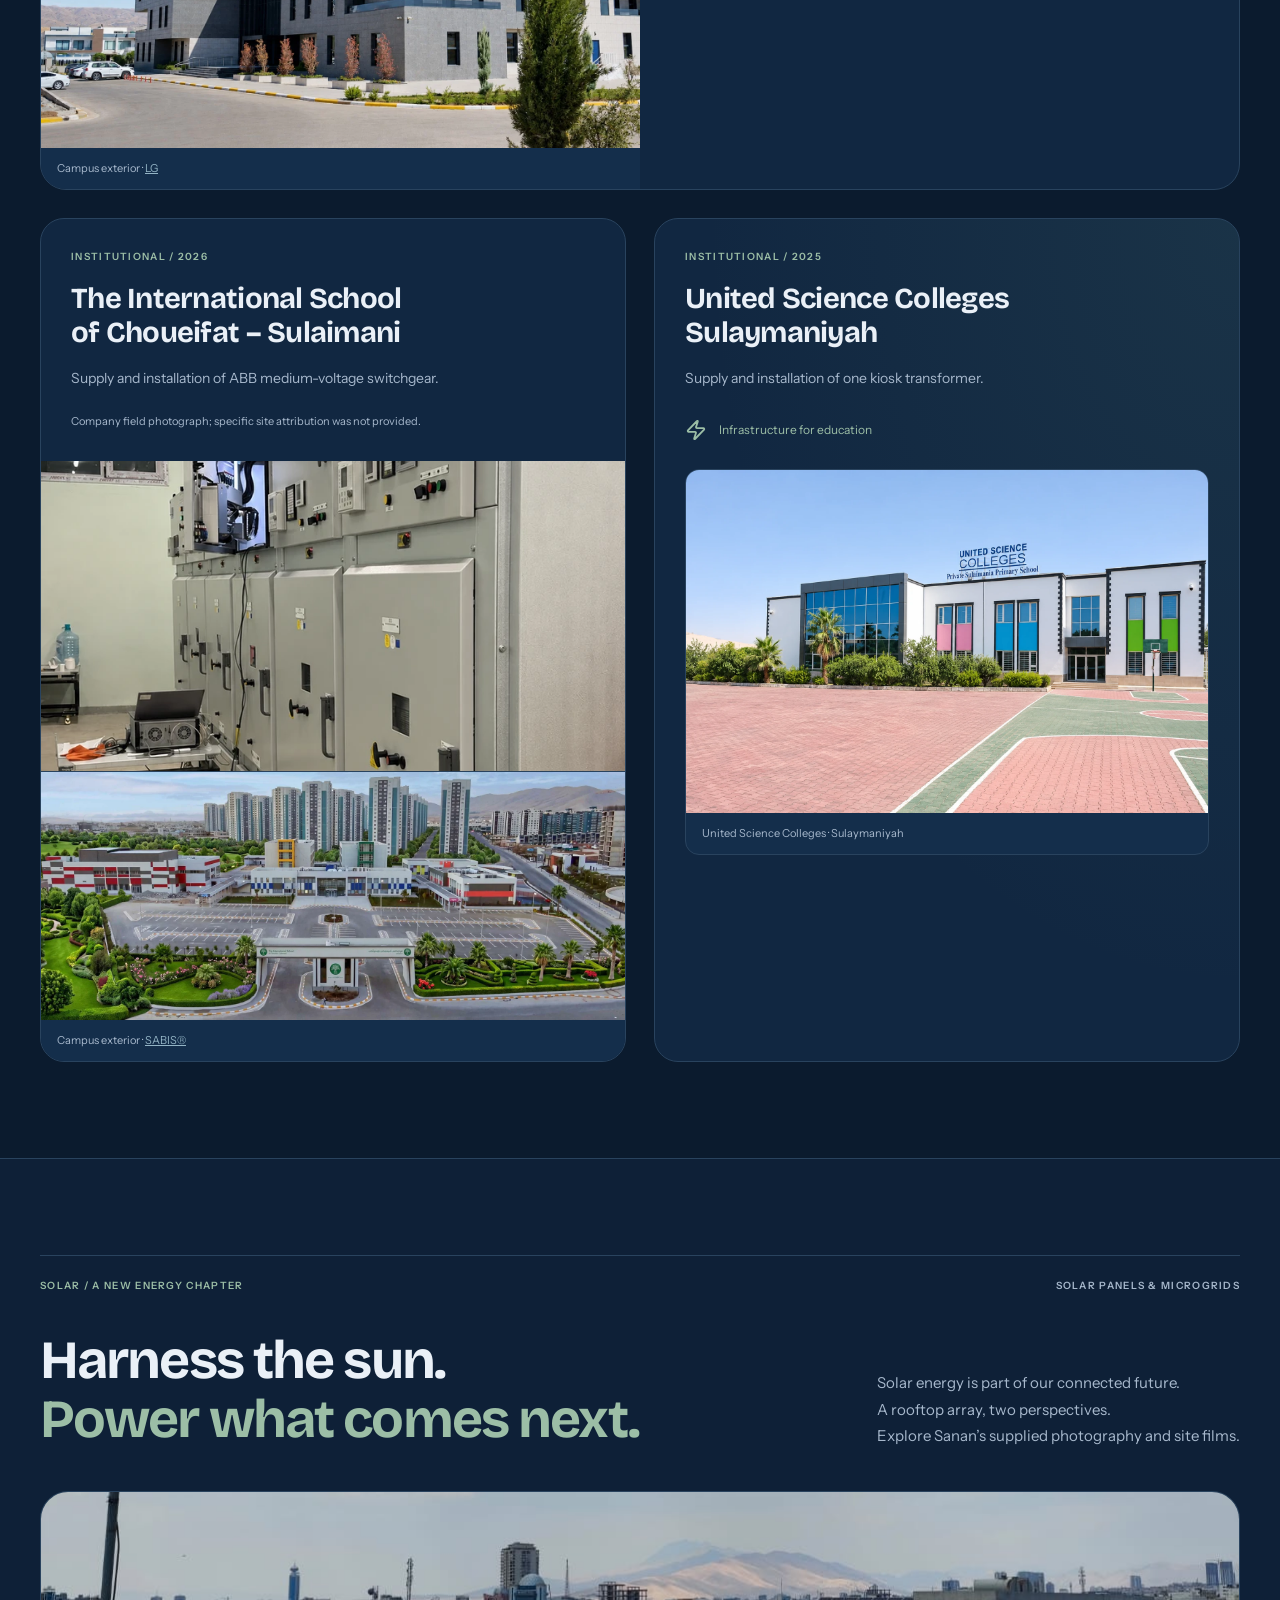
==== commit 3cbb5b17: "Add cleaned user-supplied United Science Colleges building photograph" ====
--- a/index.html
+++ b/index.html
@@ -1,7 +1,7 @@
 <!doctype html><html lang="en" data-theme="dark"><head><meta charset="UTF-8"/><meta name="viewport" content="width=device-width, initial-scale=1.0"/><meta name="theme-color" content="#0b1b2e"/><meta name="description" content="Sanan Company â€” electrical infrastructure and general contracting in Sulaymaniyah, Iraq. Feeder networks, substations, switchgear, street lighting, solar and microgrids."/><title>Sanan Company â€” Powering places. Connecting futures.</title>
   <script src="./theme.js?v=6"></script>
-  <script type="module" crossorigin src="./index--Sv_ok5p.js?v=professional-20261121"></script>
+  <script type="module" crossorigin src="./index--Sv_ok5p.js?v=usc-clean-20261121"></script>
   <script src="./navigation.js?v=1" defer></script>
-  <link rel="stylesheet" href="./portfolio-style.css?v=professional-20261121">
+  <link rel="stylesheet" href="./portfolio-style.css?v=usc-clean-20261121">
   <script src="./portfolio-motion.js?v=1" defer></script>
 </head><body><div id="root"></div></body></html>
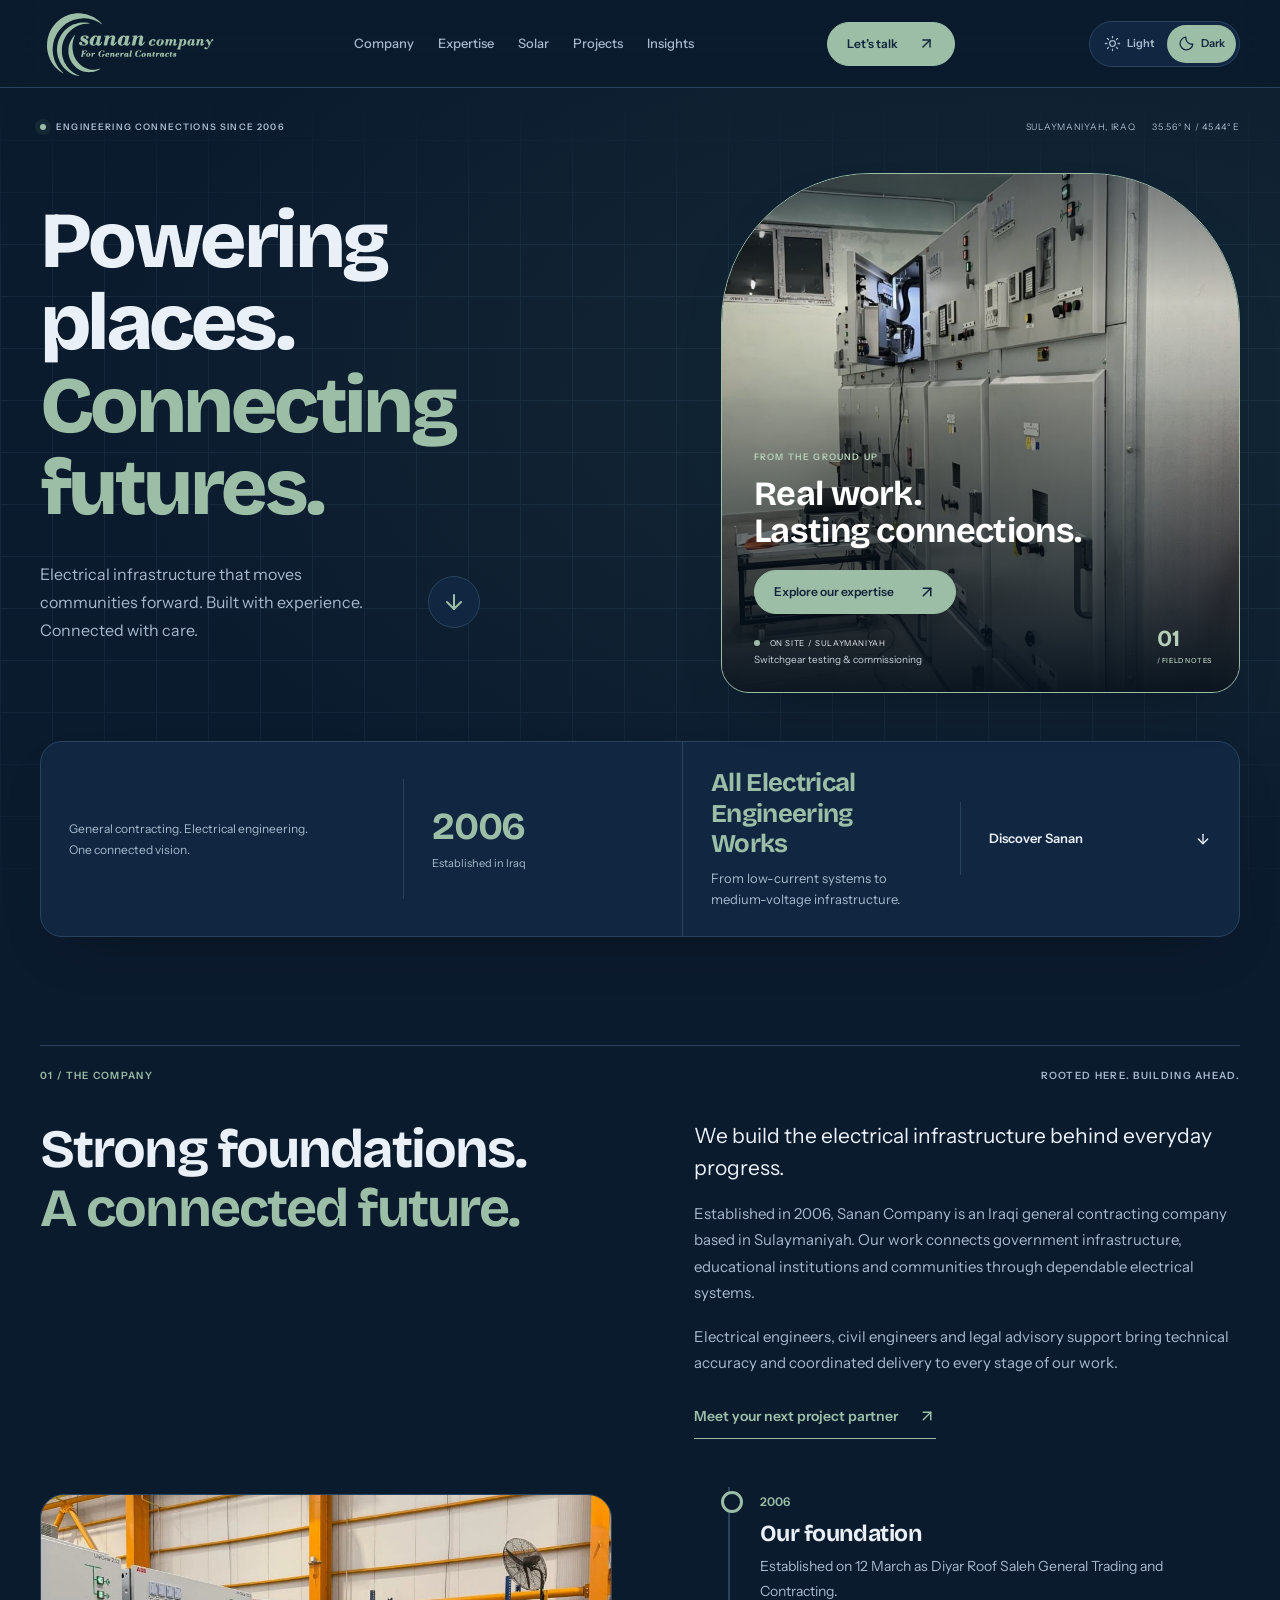
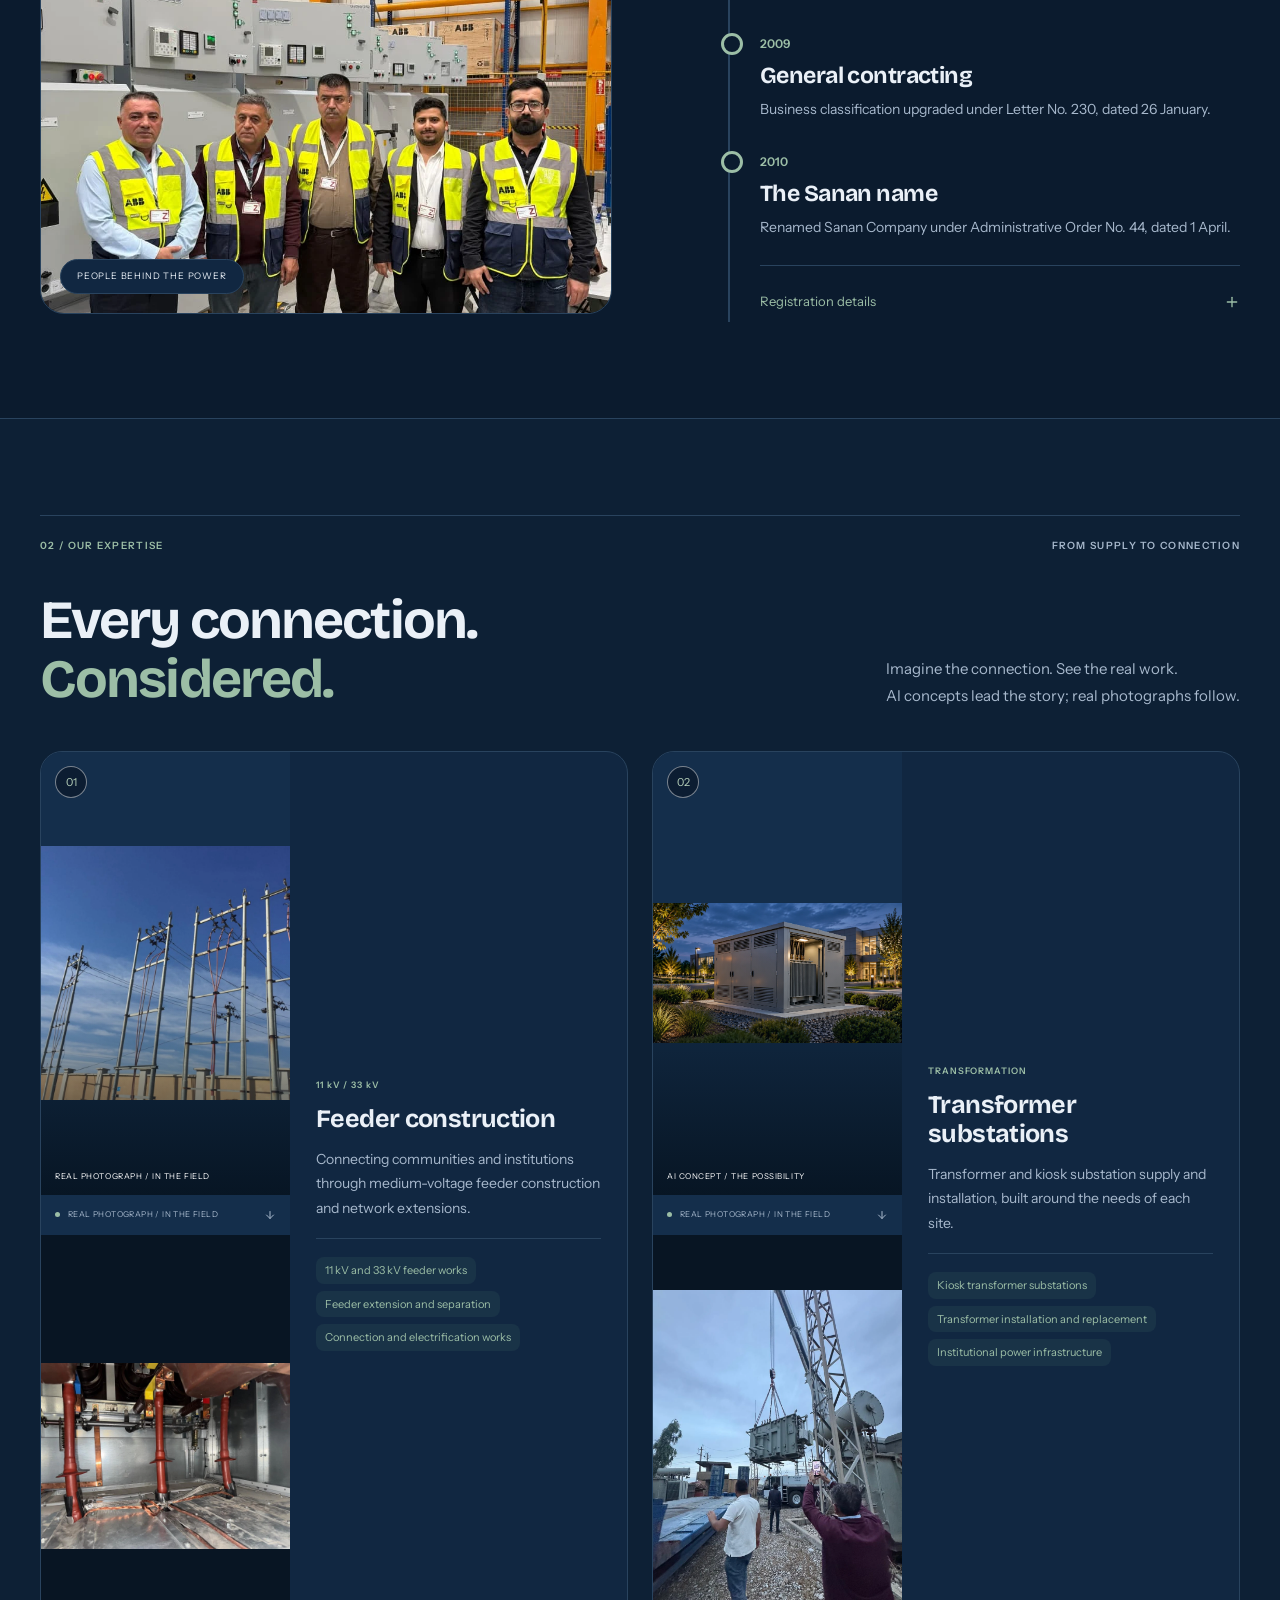
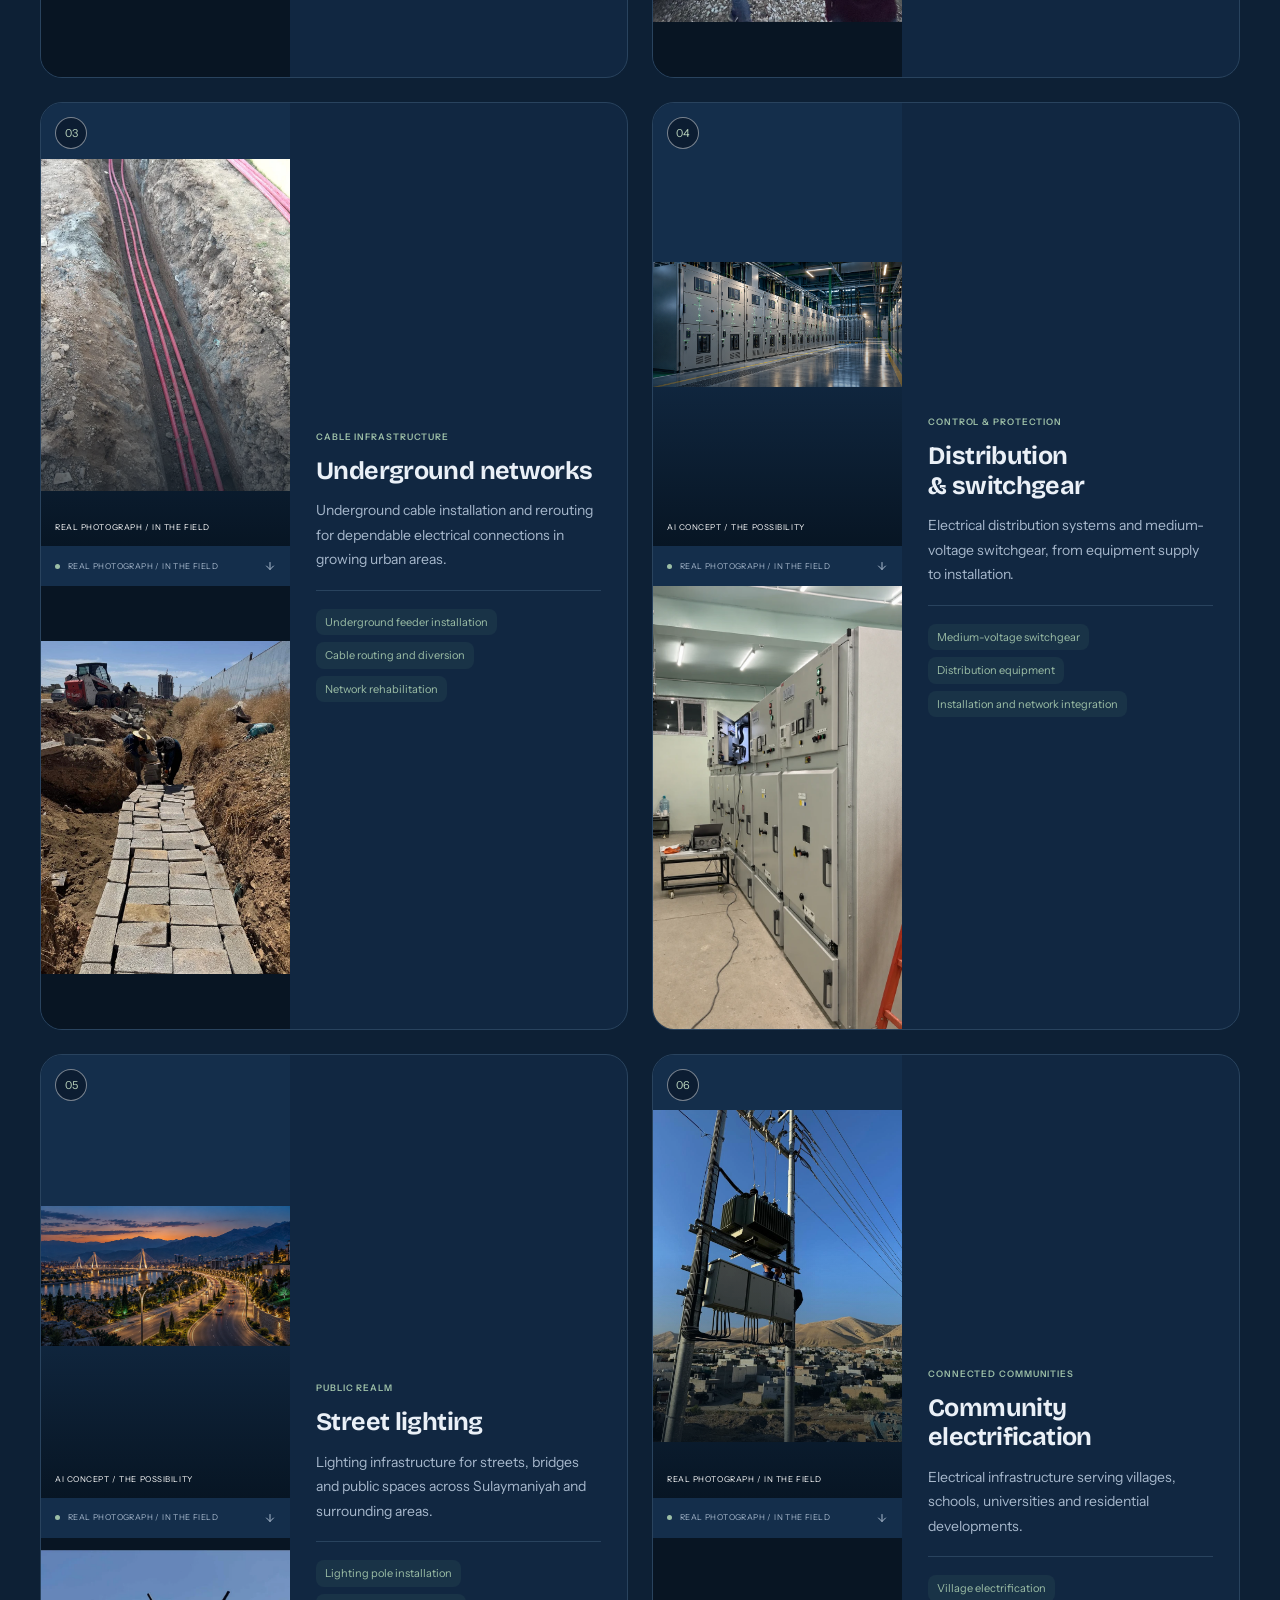
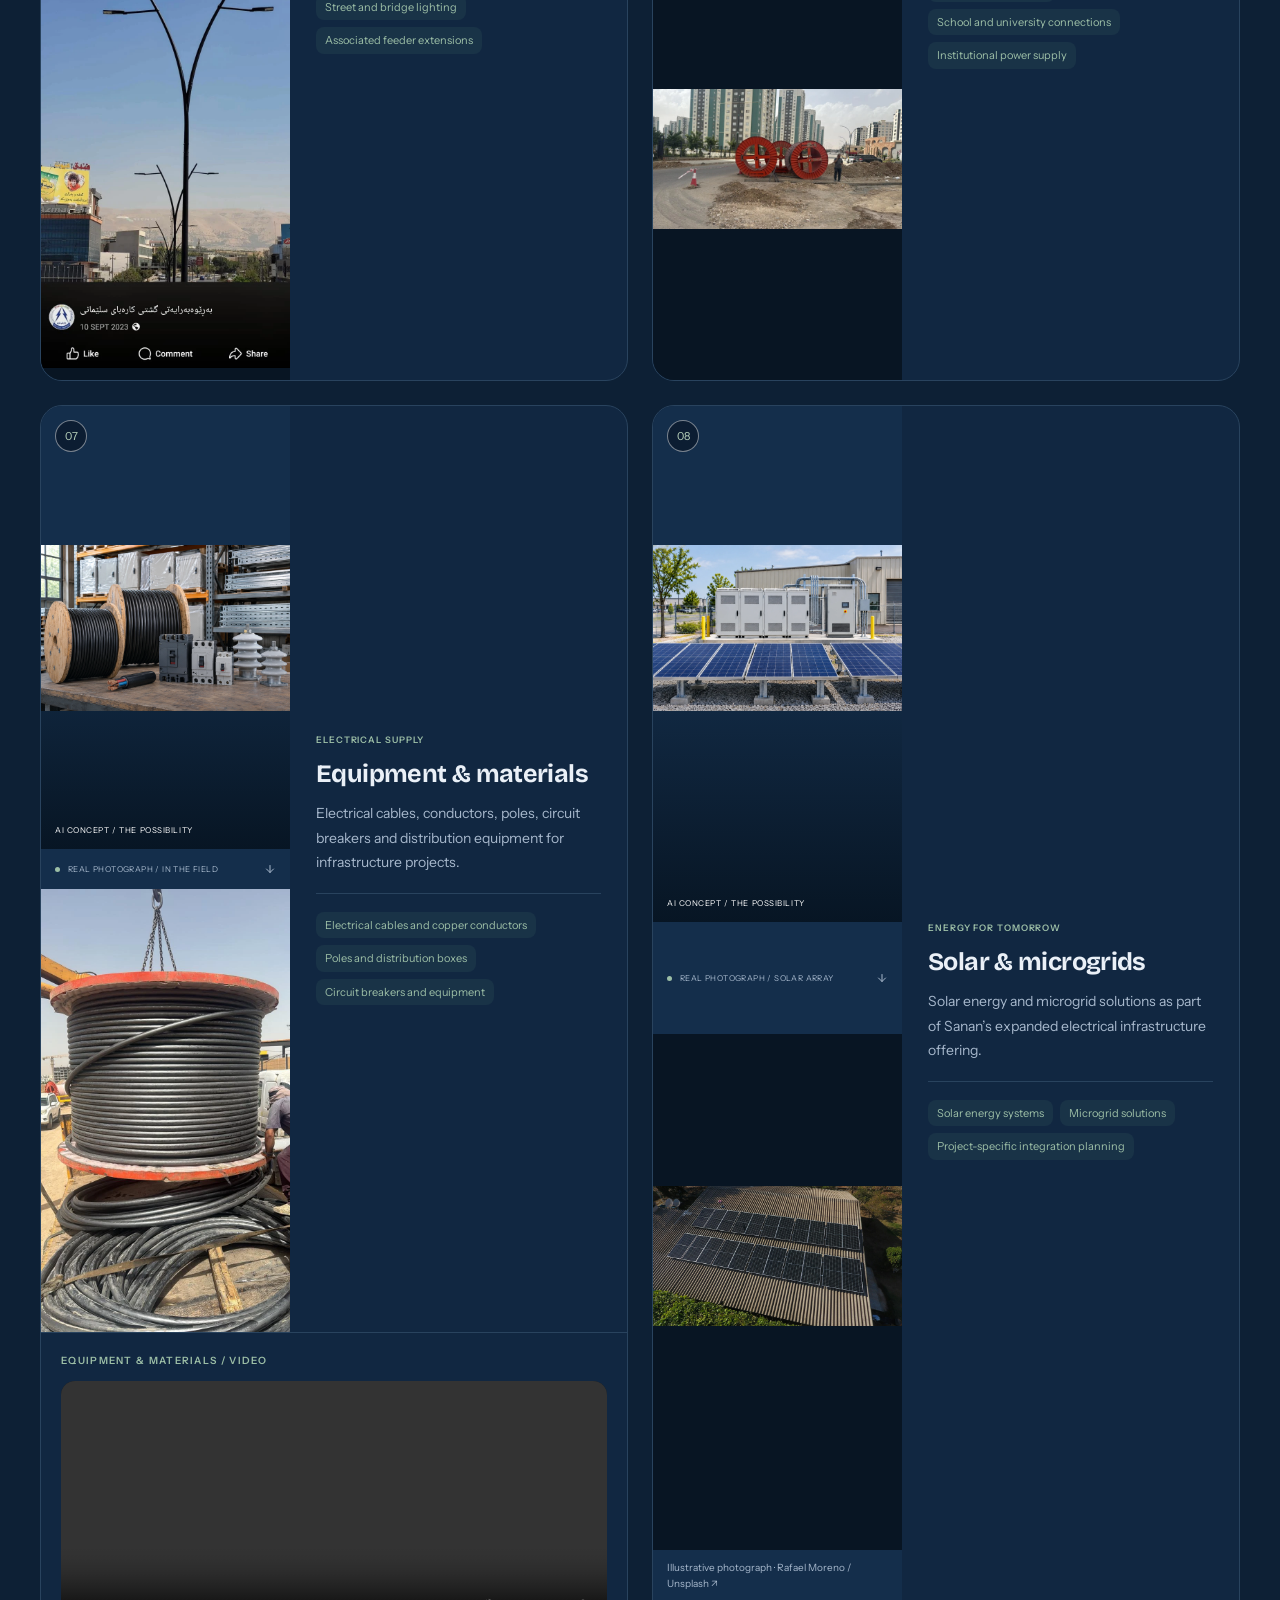
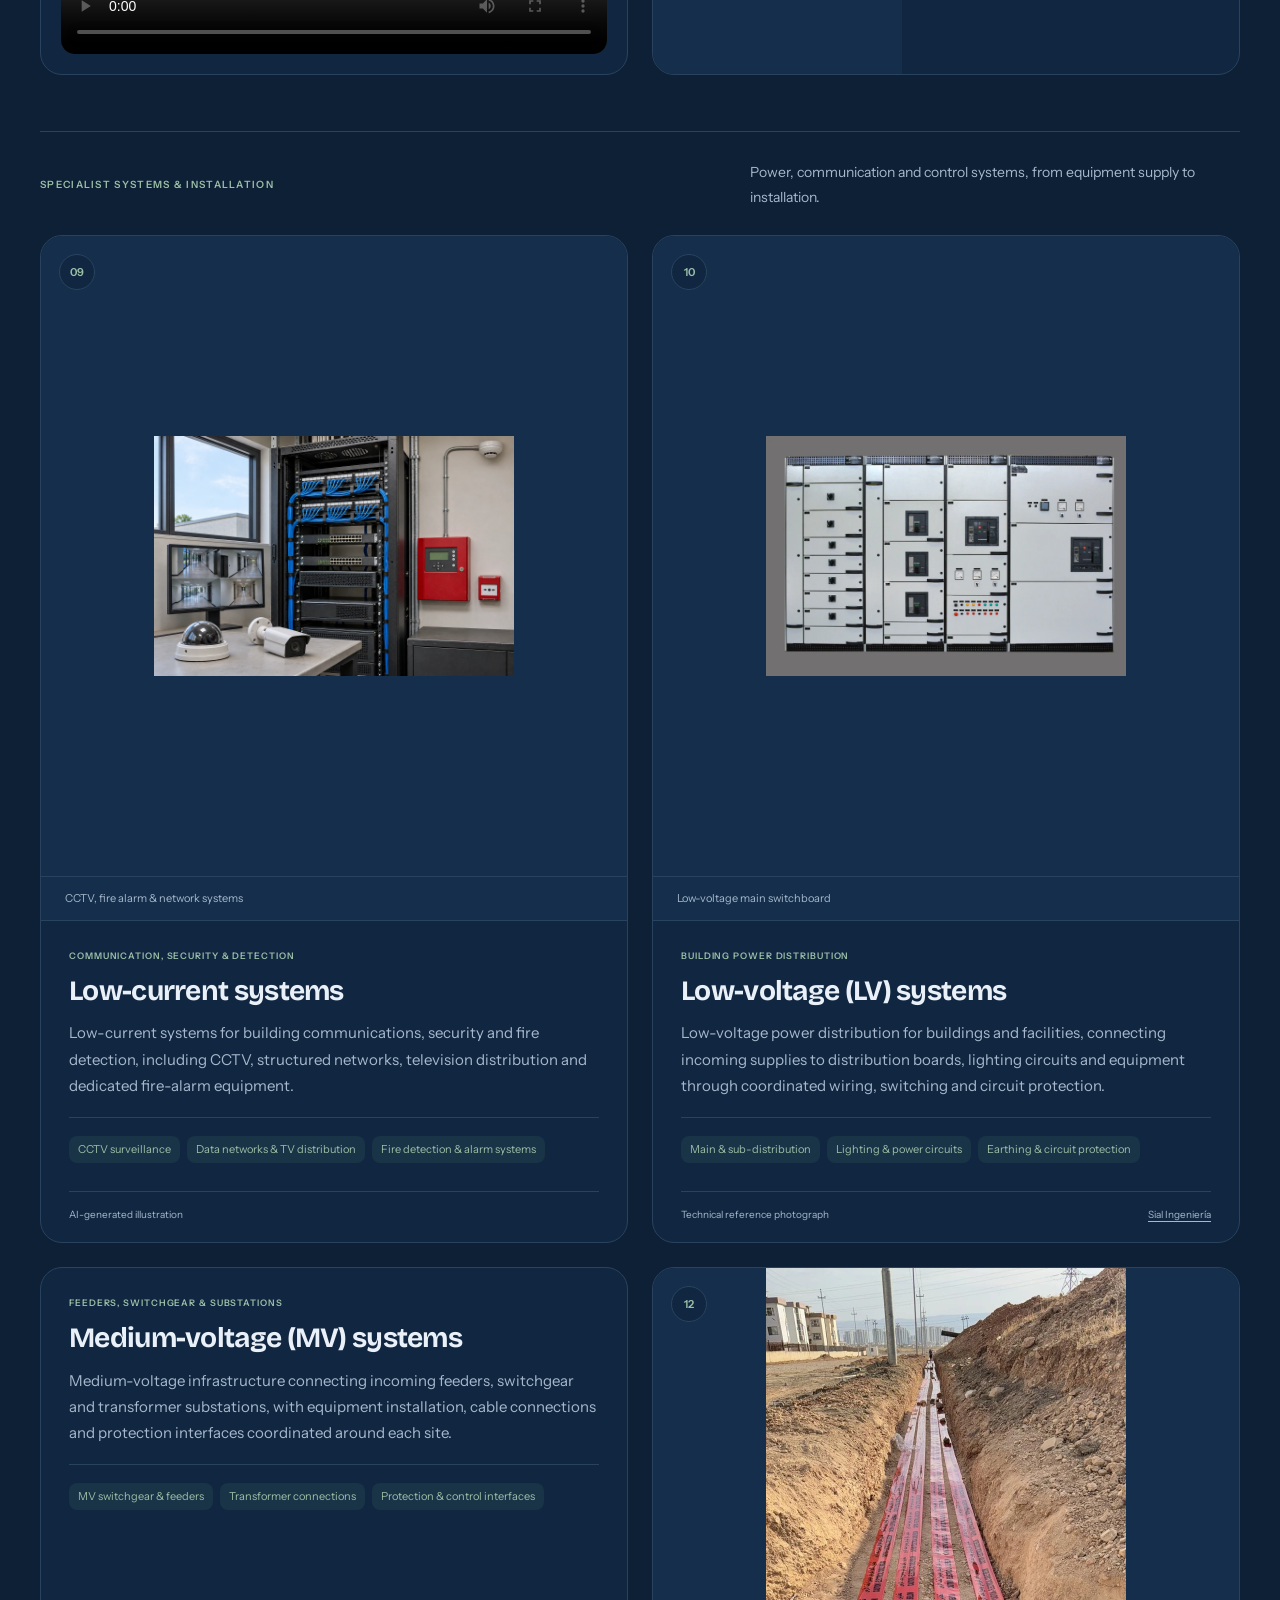
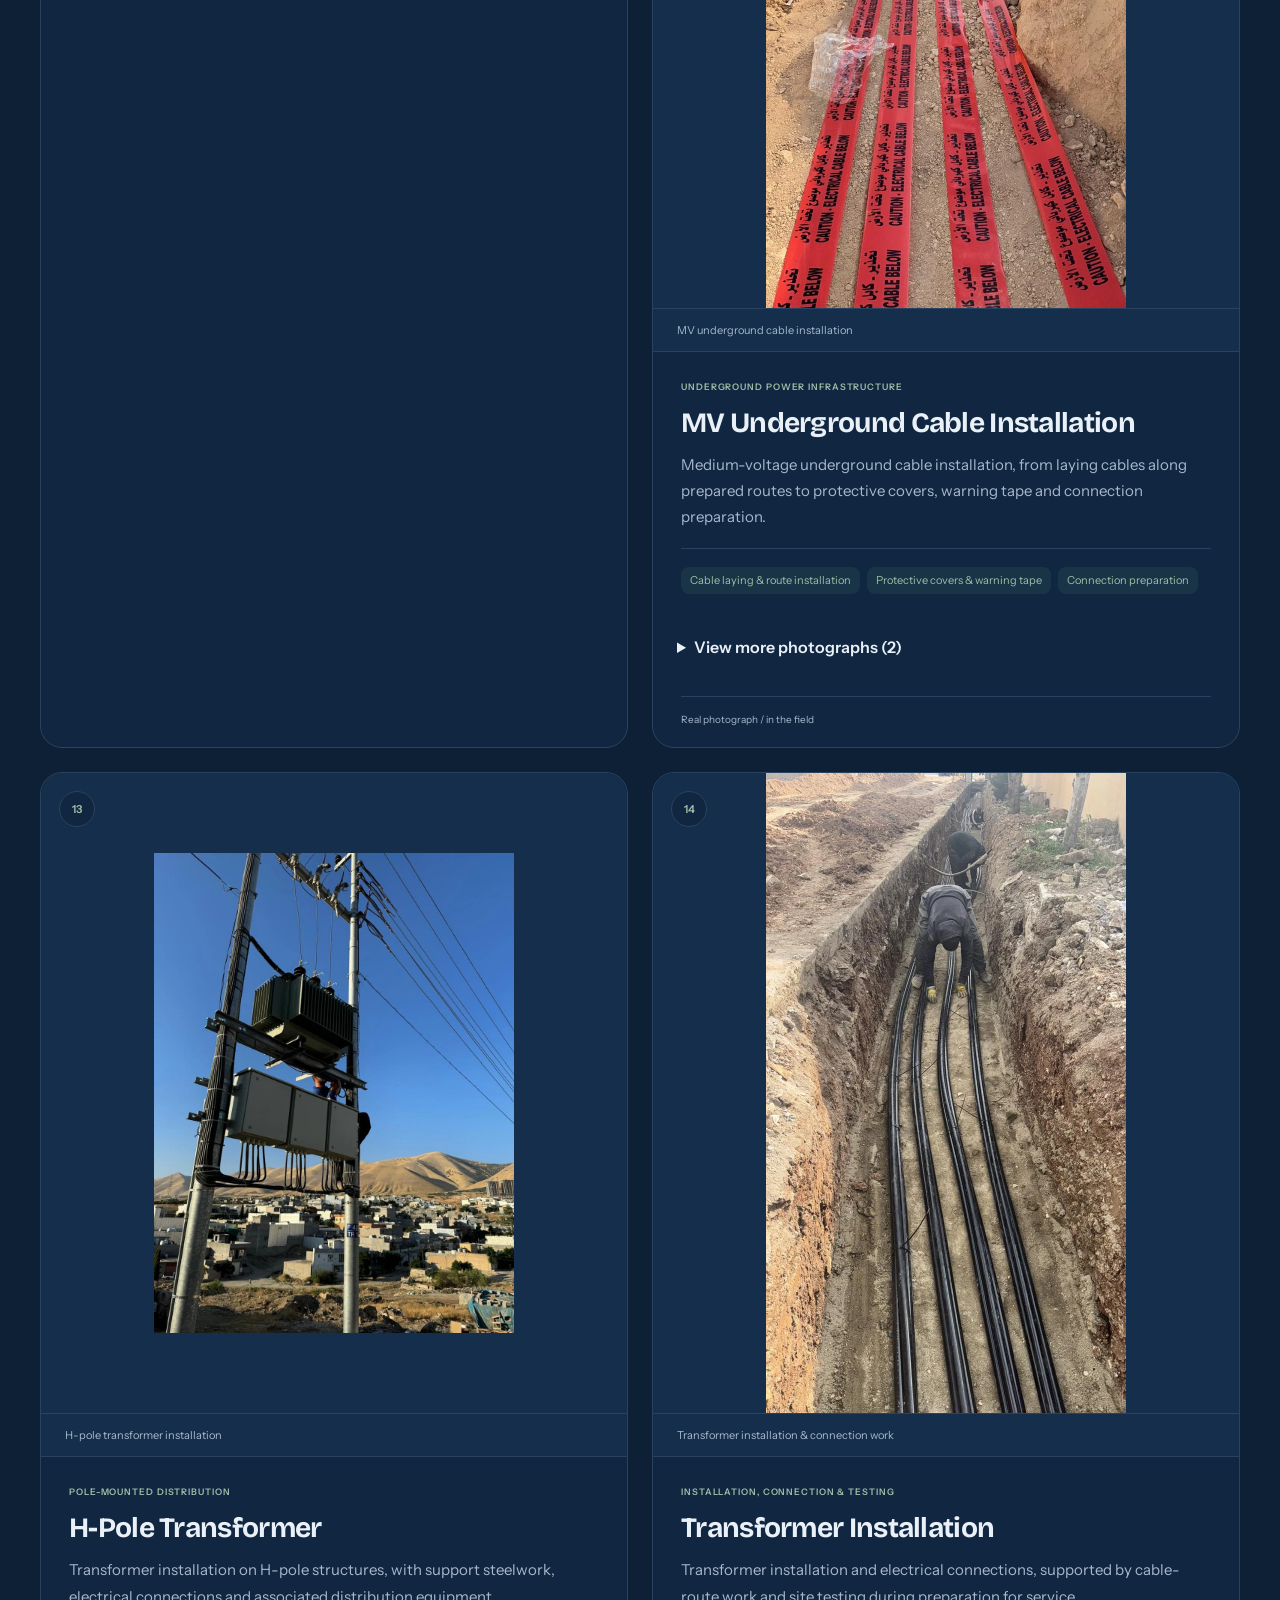
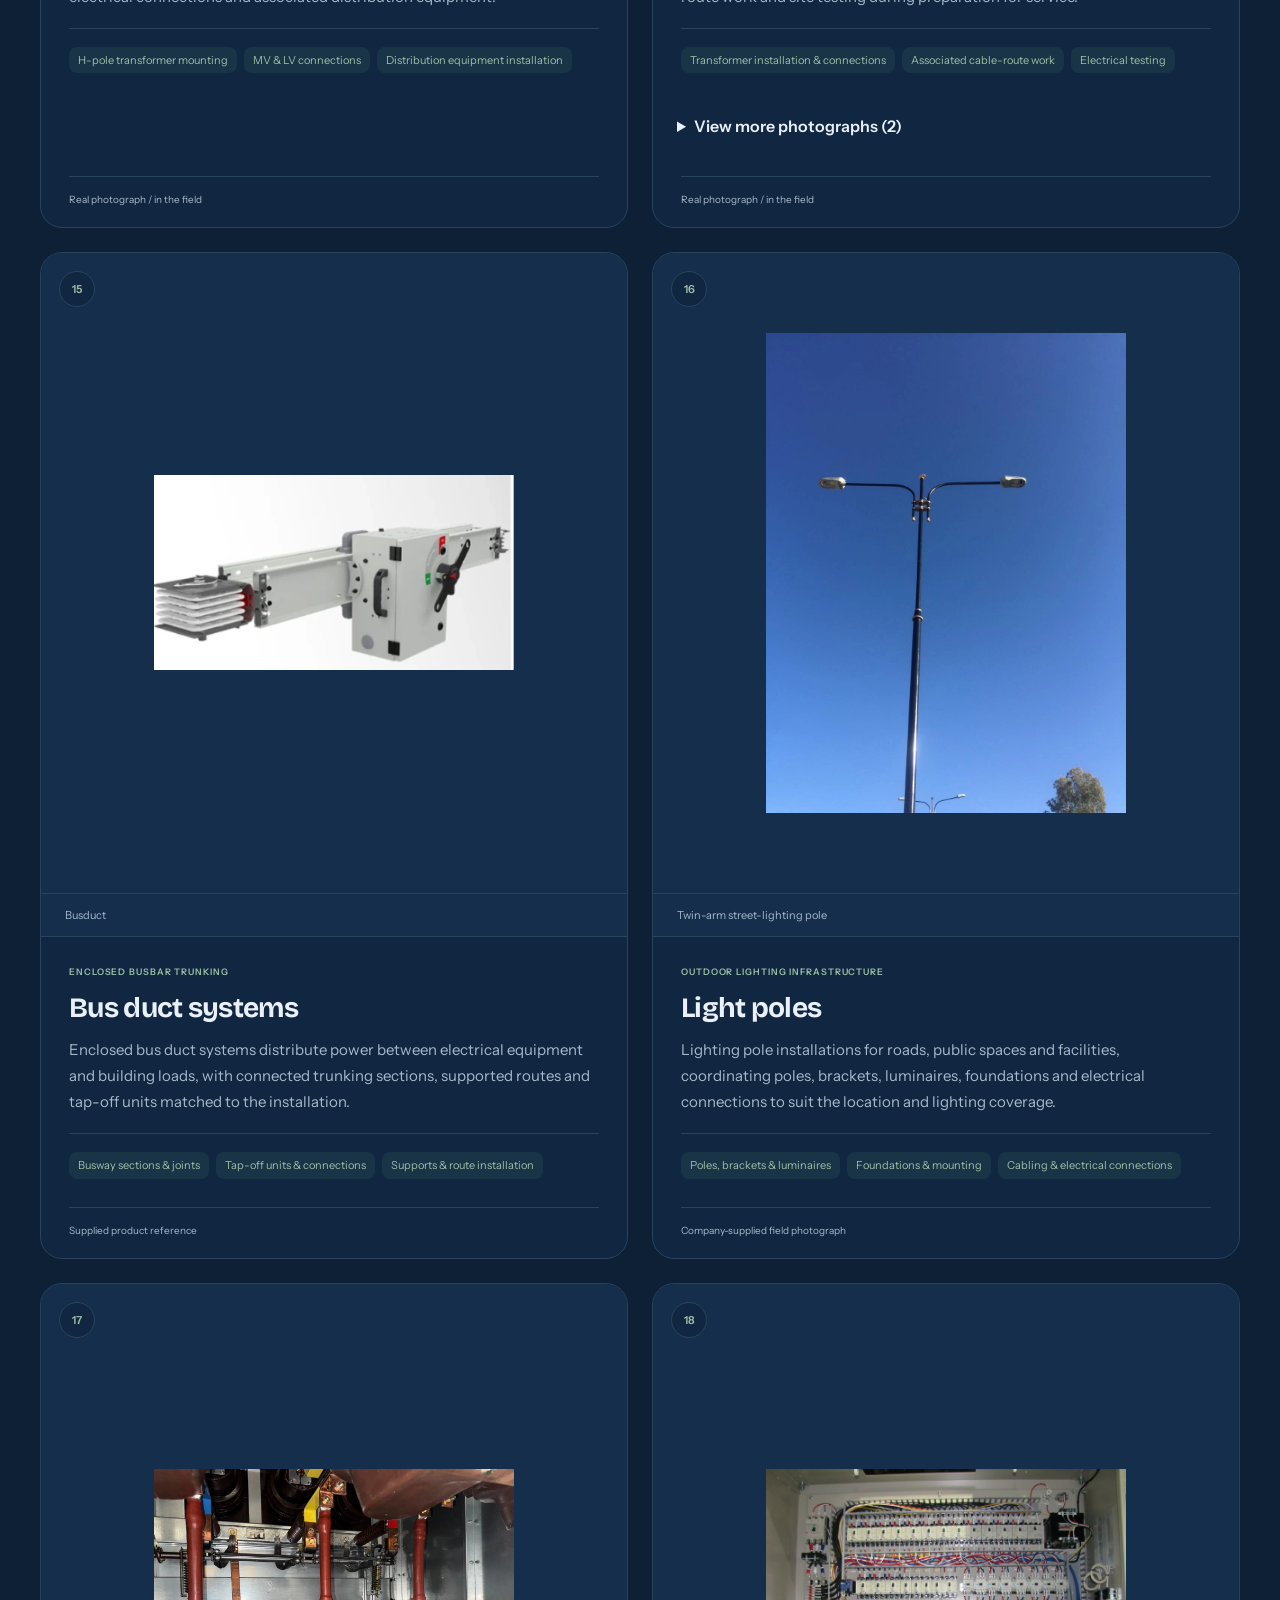
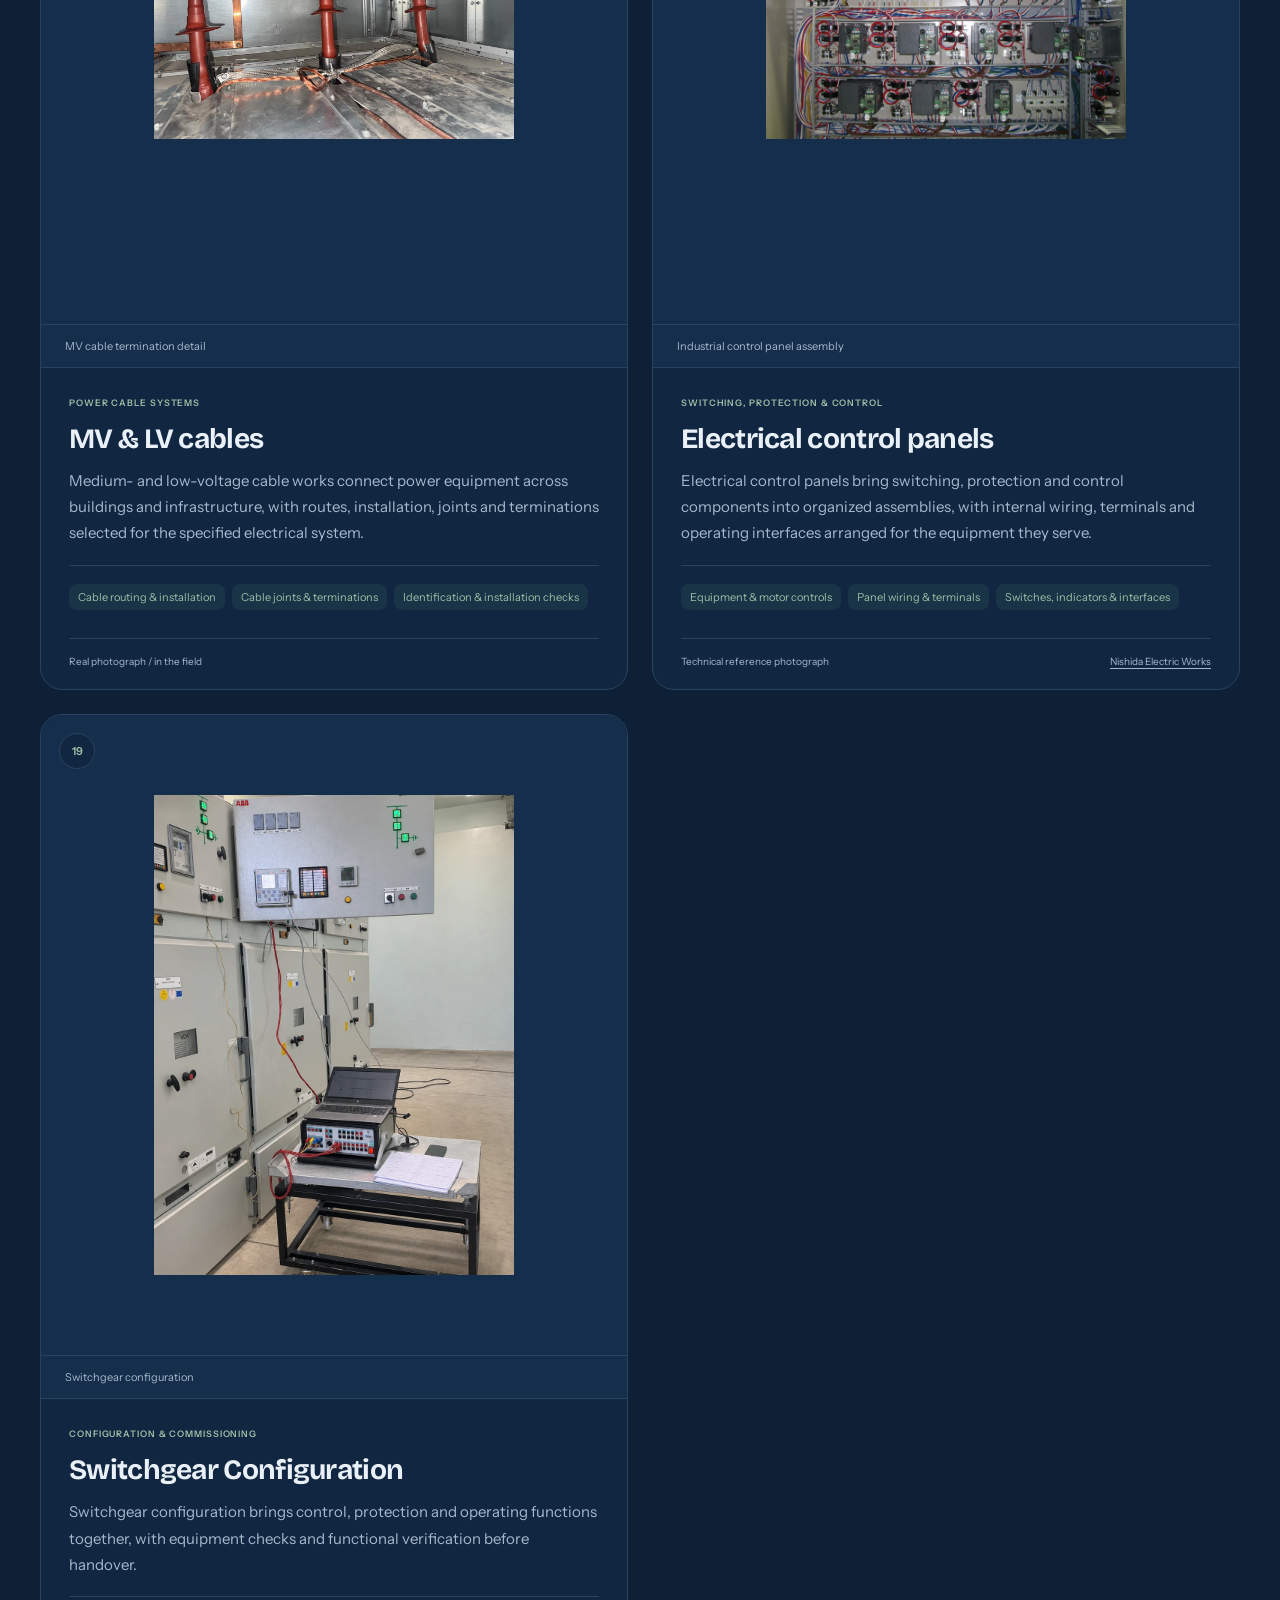
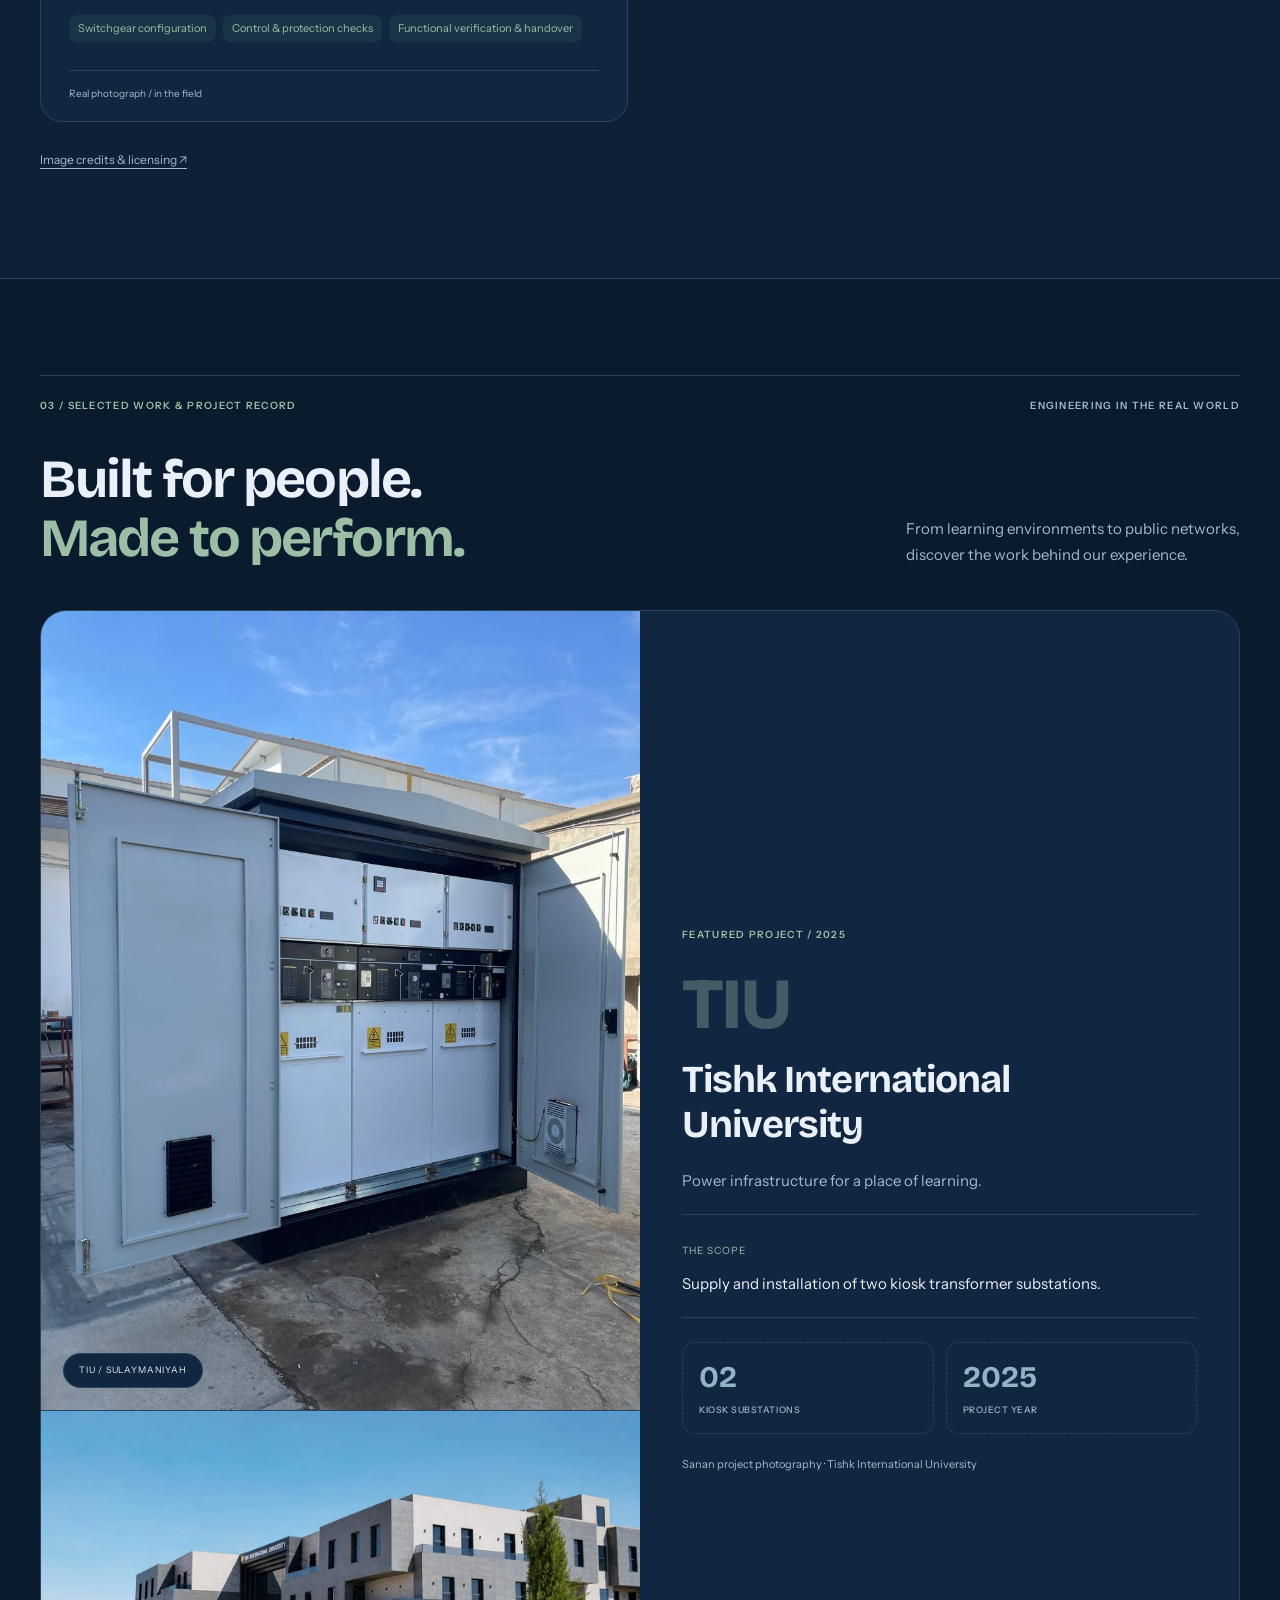
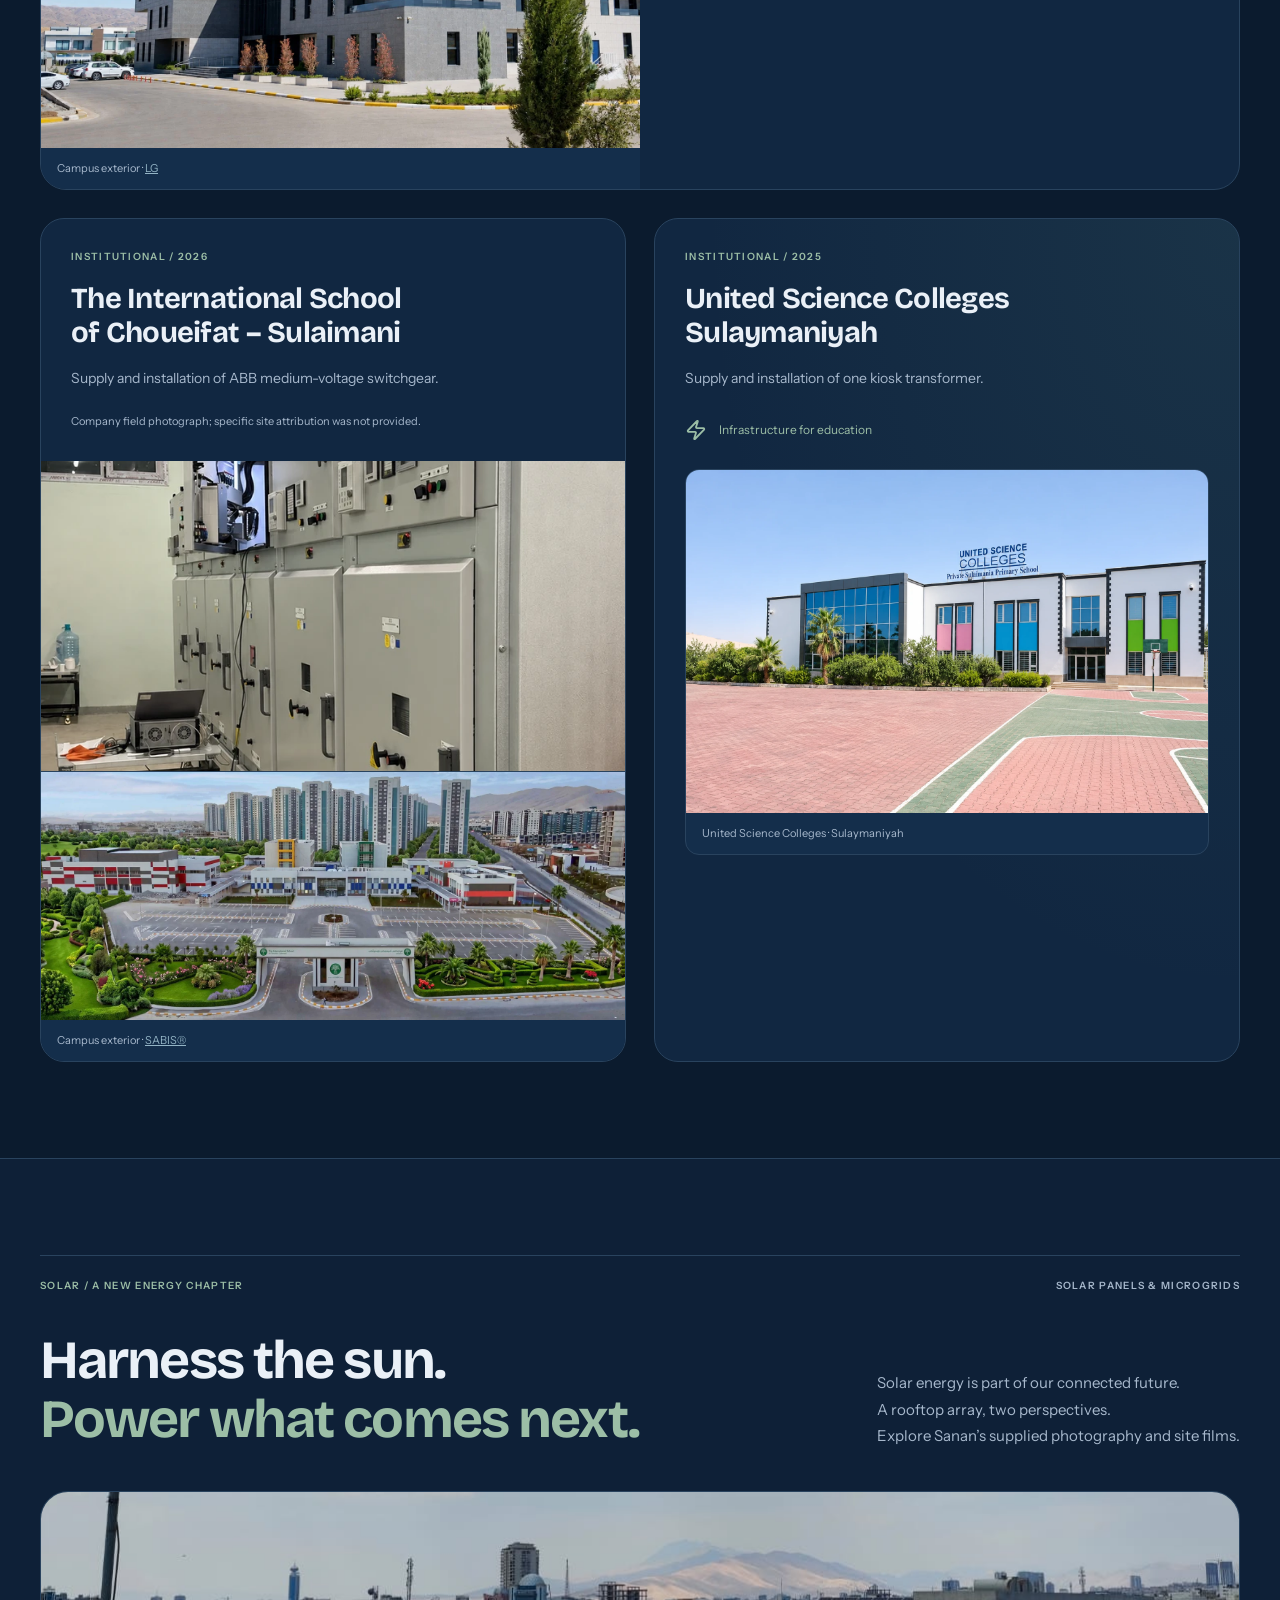
==== commit 543ed2e8: "Fix corrupted euro-like characters in website title and description" ====
--- a/index.html
+++ b/index.html
@@ -1,4 +1,4 @@
-<!doctype html><html lang="en" data-theme="dark"><head><meta charset="UTF-8"/><meta name="viewport" content="width=device-width, initial-scale=1.0"/><meta name="theme-color" content="#0b1b2e"/><meta name="description" content="Sanan Company â€” electrical infrastructure and general contracting in Sulaymaniyah, Iraq. Feeder networks, substations, switchgear, street lighting, solar and microgrids."/><title>Sanan Company â€” Powering places. Connecting futures.</title>
+<!doctype html><html lang="en" data-theme="dark"><head><meta charset="UTF-8"/><meta name="viewport" content="width=device-width, initial-scale=1.0"/><meta name="theme-color" content="#0b1b2e"/><meta name="description" content="Sanan Company - electrical infrastructure and general contracting in Sulaymaniyah, Iraq. Feeder networks, substations, switchgear, street lighting, solar and microgrids."/><title>Sanan Company - Powering places. Connecting futures.</title>
   <script src="./theme.js?v=6"></script>
   <script type="module" crossorigin src="./index--Sv_ok5p.js?v=usc-clean-20261121"></script>
   <script src="./navigation.js?v=1" defer></script>
